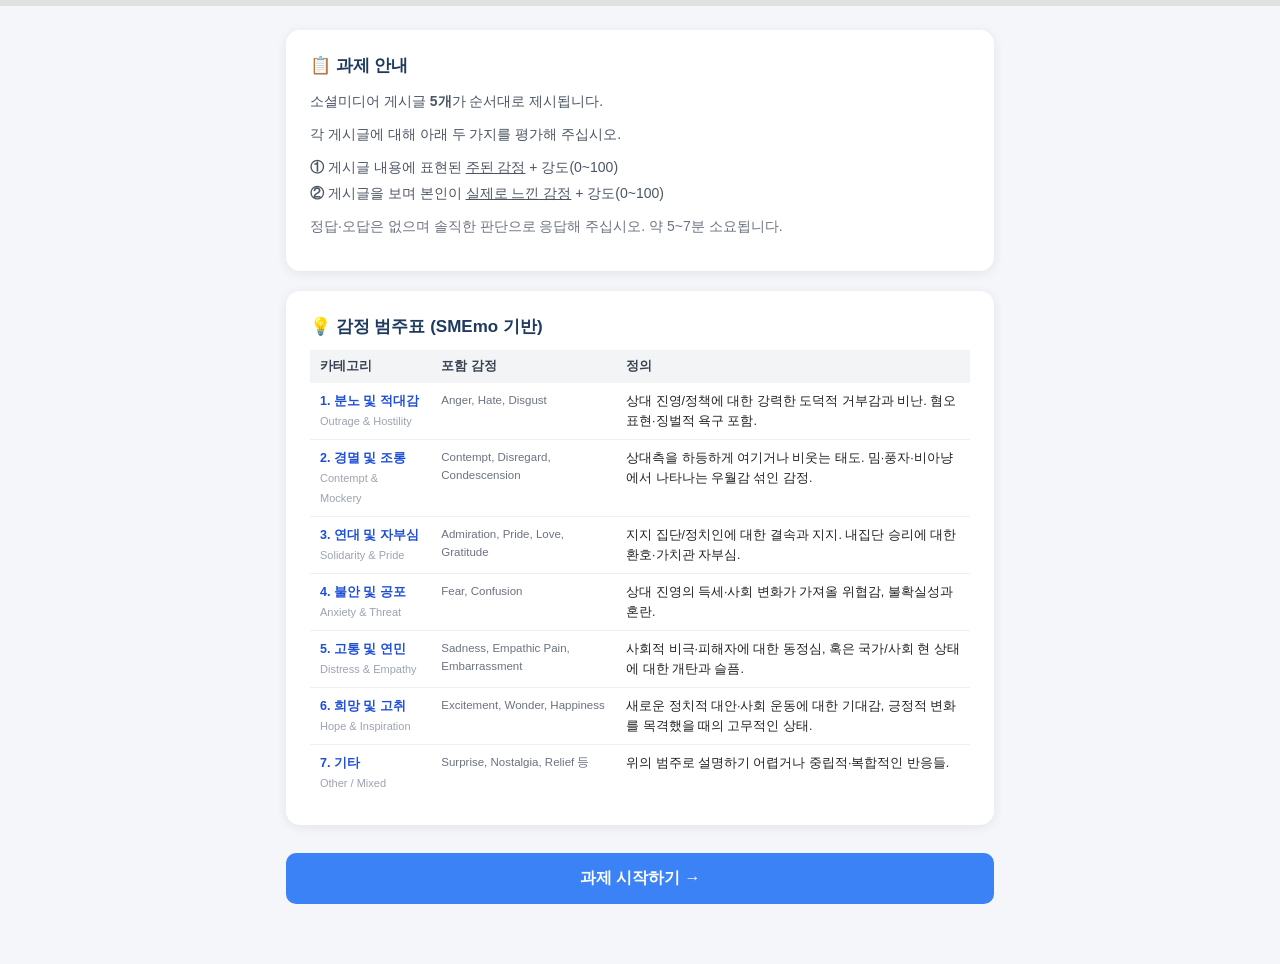
==== index.html @ dd090841 "Add files via upload" ====
<!DOCTYPE html>
<html lang="ko">
<head>
<meta charset="UTF-8">
<meta name="viewport" content="width=device-width, initial-scale=1.0">
<title>감정 분류 과제</title>
<style>
  * { box-sizing: border-box; margin: 0; padding: 0; }
  body { font-family: 'Apple SD Gothic Neo', 'Malgun Gothic', sans-serif; background: #f4f6f9; color: #222; min-height: 100vh; }

  .progress-bar { background: #e0e0e0; height: 6px; width: 100%; position: sticky; top: 0; z-index: 10; }
  .progress-fill { background: #3b82f6; height: 6px; transition: width 0.4s; }

  .container { max-width: 740px; margin: 0 auto; padding: 24px 16px 60px; }

  .header { text-align: center; margin-bottom: 24px; }
  .step-label { font-size: 13px; color: #6b7280; margin-bottom: 6px; }
  .header h2 { font-size: 20px; font-weight: 700; color: #1e3a5f; }

  .stimulus-card { background: white; border-radius: 14px; box-shadow: 0 2px 12px rgba(0,0,0,0.08); padding: 20px 24px; margin-bottom: 24px; }
  .platform-badge { display: inline-block; font-size: 11px; font-weight: 700; padding: 3px 10px; border-radius: 20px; margin-bottom: 12px; letter-spacing: 0.3px; }
  .badge-facebook { background: #e8f0fe; color: #1a56db; }
  .badge-threads { background: #f3e8ff; color: #7e22ce; }
  .badge-x { background: #e8f5e9; color: #1a7f37; }
  .badge-reddit { background: #fff3e0; color: #c05621; }
  .stimulus-text { font-size: 15px; line-height: 1.8; color: #1f2937; white-space: pre-wrap; word-break: break-word; }
  .stimulus-user { font-size: 12px; color: #9ca3af; margin-top: 10px; }

  .rating-block { background: white; border-radius: 14px; box-shadow: 0 2px 12px rgba(0,0,0,0.07); padding: 20px 24px; margin-bottom: 16px; }
  .section-title { font-size: 14px; font-weight: 700; color: #374151; margin-bottom: 14px; padding-bottom: 7px; border-bottom: 2px solid #e5e7eb; }
  .section-title span { font-weight: 400; color: #6b7280; font-size: 12px; }

  /* 감정 버튼 */
  .emotion-grid { display: grid; grid-template-columns: 1fr 1fr; gap: 8px; }
  .emotion-option { position: relative; }
  .emotion-option input[type=radio] { position: absolute; opacity: 0; width: 0; height: 0; }
  .emotion-label {
    display: flex; flex-direction: column; padding: 10px 14px;
    border: 1.5px solid #e5e7eb; border-radius: 10px; cursor: pointer;
    font-size: 13px; transition: all 0.15s; background: #fafafa; gap: 2px;
  }
  .emotion-label .em-name { font-weight: 700; font-size: 13px; }
  .emotion-label .em-sub { font-size: 11px; color: #9ca3af; }
  .emotion-option input:checked + .emotion-label {
    border-color: #3b82f6; background: #eff6ff; color: #1d4ed8;
  }
  .emotion-option input:checked + .emotion-label .em-sub { color: #6096e8; }
  .emotion-label:hover { border-color: #93c5fd; background: #f0f9ff; }

  /* 슬라이더 */
  .slider-wrap { margin-top: 18px; }
  .slider-row { display: flex; align-items: center; gap: 12px; margin-top: 6px; }
  .slider-labels { display: flex; justify-content: space-between; font-size: 11px; color: #9ca3af; margin-top: 4px; }
  .slider-value { font-size: 16px; font-weight: 700; color: #3b82f6; min-width: 36px; text-align: center; }
  input[type=range] { flex: 1; accent-color: #3b82f6; height: 5px; cursor: pointer; }

  .optional-toggle { font-size: 13px; color: #3b82f6; cursor: pointer; margin-top: 16px; display: inline-block; }
  .optional-toggle:hover { text-decoration: underline; }
  .optional-section { display: none; margin-top: 14px; padding-top: 14px; border-top: 1px solid #f3f4f6; }
  .optional-section.visible { display: block; }

  .btn-next { width: 100%; padding: 15px; background: #3b82f6; color: white; font-size: 16px; font-weight: 700; border: none; border-radius: 10px; cursor: pointer; margin-top: 8px; transition: background 0.2s; }
  .btn-next:hover { background: #2563eb; }
  .btn-next:disabled { background: #9ca3af; cursor: not-allowed; }

  /* 인트로 */
  .intro-card { background: white; border-radius: 14px; box-shadow: 0 2px 12px rgba(0,0,0,0.08); padding: 24px; margin-bottom: 20px; }
  .intro-card h3 { font-size: 17px; font-weight: 700; margin-bottom: 12px; color: #1e3a5f; }
  .intro-card p { font-size: 14px; color: #4b5563; line-height: 1.8; margin-bottom: 8px; }

  .cat-table { width: 100%; border-collapse: collapse; font-size: 12.5px; margin-top: 12px; }
  .cat-table th { background: #f3f4f6; padding: 8px 10px; text-align: left; font-weight: 700; color: #374151; }
  .cat-table td { padding: 8px 10px; border-bottom: 1px solid #f0f0f0; vertical-align: top; line-height: 1.6; }
  .cat-table tr:last-child td { border-bottom: none; }
  .cat-no { font-weight: 700; color: #1d4ed8; white-space: nowrap; }

  /* 완료 */
  .completion { text-align: center; padding: 40px 20px; }
  .completion-icon { font-size: 56px; margin-bottom: 16px; }
  .completion h2 { font-size: 22px; font-weight: 700; color: #1e3a5f; margin-bottom: 10px; }
  .completion p { color: #6b7280; font-size: 14px; margin-bottom: 24px; line-height: 1.7; }
  .code-box { background: #f0f9ff; border: 2px solid #3b82f6; border-radius: 10px; padding: 16px; font-size: 24px; font-weight: 800; letter-spacing: 5px; color: #1d4ed8; margin: 0 auto 20px; max-width: 260px; }
  .btn-copy { padding: 10px 24px; background: #e0f2fe; color: #0369a1; border: none; border-radius: 8px; font-size: 14px; cursor: pointer; font-weight: 700; }
  .btn-copy:hover { background: #bae6fd; }
  .download-link { display: inline-block; margin-top: 16px; font-size: 13px; color: #6b7280; text-decoration: underline; cursor: pointer; }
</style>
</head>
<body>
<div class="progress-bar"><div class="progress-fill" id="progressFill" style="width:0%"></div></div>
<div class="container" id="app"></div>

<script>
const STIMULI_POOL = [{"id": 1, "platform": "Facebook", "text": "President Trump's EXACT Tariff Playbook, A Step-by-Step Guide:\nIs the trade war back again with new tariffs over Greenland?\nWe spent 12 months analyzing EVERY tariff development, here's the exact tariff playbook you need.\nPresident Trump announced new tariffs on the EU and confirmed his top strategic priority: the acquisition of Greenland. This includes a new 10% tariff on Denmark, Norway, Sweden, France, Germany, the UK, Netherlands, and Finland beginning February 1st. \nAnd, these tariffs will increase to 25% on June 1st and WILL NOT be lifted until a deal is reached on Greenland. This deal MUST be a \"complete and total purchase of Greenland,\" according to Trump.\nBefore we break down our exact playbook, we must first note that the trade war has become an episodic headwind. Tariffs come ba", "user": "the_kobeissi_letter"}, {"id": 3, "platform": "Facebook", "text": "ട്രംപിന്റെ ഭീഷണികൾ പുച്ഛിച്ച് തള്ളി പെഡ്രോ സാഞ്ചസ്, ശ്രദ്ധനേടി സ്പെയിൻ പ്രധാനമന്ത്രി | Pedro Sánchez\nNo to War\": Spain’s Pedro Sánchez Defies Donald Trump’s Trade Threats\n#PedroSanchez #DonaldTrump #SpainNews #GlobalPolitics #TradeWar #USPolitics #SpainPM #InternationalNews #BreakingNews2026 #Diplomacy #24news", "user": "24_news"}, {"id": 4, "platform": "Facebook", "text": "Blue House closely following Trump's renewed tariff threats\n#TrumpTariffs #BlueHouseResponse #TradeWar #arirangnews #트럼프관세 #청와대대책회의 #한미통상 #아리랑뉴스", "user": "arirang_news"}, {"id": 5, "platform": "Facebook", "text": "Huge escalation in the Iran conflict: President Trump is now cutting off ALL trade with Spain after they refused to let the US use their military bases for strikes on Iran!\nIn fiery White House remarks, Trump blasted Spain as \"terrible\" and \"very uncooperative,\" saying he's instructed Treasury Secretary Scott Bessent to halt all dealings. This comes after Spain relocated 15 US aircraft from joint bases like Rota and Moron, citing they won't support attacks on Iran. Trump also slammed their NATO spending, threatening a full embargo despite trade agreements.\nWith billions in trade at stake (think olive oil, autos, steel), this could shake global markets and NATO alliances. Is this bold leadership or reckless diplomacy?\nWhat do you think, smart move or overkill? Comment below \n#Trump #SpainTr", "user": "mitch_summers"}, {"id": 6, "platform": "Facebook", "text": "TRADE WAR RUMORS SPREAD — NO PROOF U.S. TARIFFS HANDED WHEAT MARKET TO CHINA\nPosts claiming that Donald Trump imposed sweeping tariffs on Canadian grain and that China immediately replaced the United States in the global wheat market are circulating online, but there is no verified evidence that events of this scale have happened.\nTrade in crops like wheat, barley, oats, and canola between the U.S. and Canada is governed by agreements such as United States–Mexico–Canada Agreement, and major tariff changes affecting multiple commodities would normally trigger official announcements, WTO notifications, and immediate reporting by agricultural markets. No such confirmed actions have been reported.\nClaims that China signed $65 billion long-term grain contracts and funded billions in new Canadia", "user": "daily_chill_zone"}, {"id": 7, "platform": "Facebook", "text": "Blue House closely following Trump's renewed tariff threats#TrumpTariffs #BlueHouseResponse #TradeWar #arirangnews #트럼프관세 #청와대대책회의 #한미통상 #아리랑뉴스", "user": "arirang_news"}, {"id": 8, "platform": "Facebook", "text": "Breaking: The European Union threatened to start a trade war with Donald Trump after the US president was accused of “blackmail” over his Greenland tariffs\nhttps://www.telegraph.co.uk/world-news/2026/01/18/macron-threatens-trump-with-trade-bazooka-over-greenland/?WT.mc_id=tmgoff_fb_photo_with-trade-bazooka-over-greenland/", "user": "the_telegraph"}, {"id": 9, "platform": "Facebook", "text": "Europeans are piling into US stocks:\nEuropean investors now own a record $10.4 trillion in US stocks.\nOwnership has surged +$4.9 trillion, or +91%, over the last 3 years.\nDenmark, Finland, France, Germany, the Netherlands, Norway, Sweden, the UK, now hold ~$5.7 trillion in US equities, or 55% of total European holdings.\nBy comparison, the rest of the world holds $10.9 trillion.\nIn other words, European investors now reflect ~49% of all foreign holdings of US equities.\nEurope’s exposure to US stocks is at unprecedented levels despite the trade war.", "user": "the_kobeissi_letter"}, {"id": 10, "platform": "Facebook", "text": "LOOMING TRADE WAR? \nUS President #DonaldTrump on Tuesday threatened to cut off trade with #Spain, whose left-wing government refused to let US planes use its bases to att*ck Iran and objected to raising defense funding as part of NATO.\n\"Spain has been terrible,\" Trump told reporters as he met German Chancellor Friedrich Merz. | AFP \n#DailyTribune", "user": "daily_tribune"}, {"id": 11, "platform": "Facebook", "text": "The bond market will be the ultimate signal:\nOver the last 2 weeks, treasury yields have silently pushed higher.\nSoon, with the US-EU trade war resurfacing, we will see the bond market's initial reaction to the headlines.\nAs seen in April 2025, a sustained push higher in treasury yields is something the Trump Administration does not want to see.\nIf yields continue rising on the back of trade tensions, the bond market could be the signal of a potential pullback on tariffs by Trump.\nThe bond market has a lot of the market's answers.", "user": "the_kobeissi_letter"}, {"id": 12, "platform": "Facebook", "text": "This is absolutely insane:By 2:10 PM ET today, the S&P 500, SPY, $675 strike calls had fallen to a low of $0.02 per contract, effectively worthless.Then, at 3:20 PM ET, President Trump said the Iran war is \"very complete,\" sending the S&P 500 soaring.By 3:30 PM ET, 10 minutes later, these same calls were trading at $4.95 per contract, up +24,650%.In other words, $1,000 invested in these calls at 2:10 PM ET was worth $247,500 just 80 minutes later.We are witnessing historic volatility.", "user": "the_kobeissi_letter"}, {"id": 13, "platform": "Facebook", "text": "BREAKING: President Trump responds to Spain banning the US from using their military bases for strikes on Iran:\nPresident Trump says:\n1. The US is now \"cutting off all trade with Spain\"\n2. He has a \"right to stop everything that has to do with Spain\"\n3. He instructed Treasury Secretary Bessent to \"cut off all dealings with Spain\"\n4. The US \"can use Spain's bases if we want, just fly in and use it\"\n5. The US \"doesn't want anything to do with Spain\"\nIt seems the US has just entered a trade war with Spain.", "user": "the_kobeissi_letter"}, {"id": 14, "platform": "Facebook", "text": "Europeans are piling into US stocks:European investors now own a record $10.4 trillion in US stocks.Ownership has surged +$4.9 trillion, or +91%, over the last 3 years.Denmark, Finland, France, Germany, the Netherlands, Norway, Sweden, the UK, now hold ~$5.7 trillion in US equities, or 55% of total European holdings.By comparison, the rest of the world holds $10.9 trillion.In other words, European investors now reflect ~49% of all foreign holdings of US equities.Europe’s exposure to US stocks is at unprecedented levels despite the trade war.", "user": "the_kobeissi_letter"}, {"id": 15, "platform": "Facebook", "text": "This is absolutely insane:\nBy 2:10 PM ET today, the S&P 500, SPY, $675 strike calls had fallen to a low of $0.02 per contract, effectively worthless.\nThen, at 3:20 PM ET, President Trump said the Iran war is \"very complete,\" sending the S&P 500 soaring.\nBy 3:30 PM ET, 10 minutes later, these same calls were trading at $4.95 per contract, up +24,650%.\nIn other words, $1,000 invested in these calls at 2:10 PM ET was worth $247,500 just 80 minutes later.\nWe are witnessing historic volatility.", "user": "the_kobeissi_letter"}, {"id": 16, "platform": "Facebook", "text": "LOOMING TRADE WAR? US President #DonaldTrump on Tuesday threatened to cut off trade with #Spain, whose left-wing government refused to let US planes use its bases to att*ck Iran and objected to raising defense funding as part of NATO.\"Spain has been terrible,\" Trump told reporters as he met German Chancellor Friedrich Merz. | AFP #DailyTribune", "user": "daily_tribune"}, {"id": 17, "platform": "Facebook", "text": "BREAKING: U.S.–Canada Trade War Explodes — Trump vs Carney Showdown\n।......\nThe United States–Canada relationship entered a major crisis when the Trump administration announced the “Canada Economic Accountability Package” on April 7, 2026. The package imposed a 40% tariff on most Canadian goods, introduced visa restrictions on Canadian officials, added strict financial reporting rules for Canadian companies, and suspended key trade benefits under the USMCA agreement, calling Canada’s use of dispute panels an “unfriendly act.”\nCanadian Prime Minister Mark Carney responded within 43 minutes in a speech to Parliament. Instead of typical retaliation, Canada activated a reserve strategy prepared earlier in the year. The plan included suspending Canada’s funding for NORAD modernization, launchin", "user": "usa_polticsv"}, {"id": 18, "platform": "Facebook", "text": "The bond market will be the ultimate signal:Over the last 2 weeks, treasury yields have silently pushed higher.Soon, with the US-EU trade war resurfacing, we will see the bond market's initial reaction to the headlines.As seen in April 2025, a sustained push higher in treasury yields is something the Trump Administration does not want to see.If yields continue rising on the back of trade tensions, the bond market could be the signal of a potential pullback on tariffs by Trump.The bond market has a lot of the market's answers.", "user": "the_kobeissi_letter"}, {"id": 19, "platform": "Facebook", "text": "The million dollar question: What happens to Silver?\nThis is your reminder that Silver just posted its best year since 1979 during the 2025 trade war, rising +148%.\nBonds have been getting crushed and crypto remains highly volatile, solidifying Gold and Silver as the global safe havens.\nMore uncertainty, less stability, and fragmented global trade are a safe haven trade's best friend.\nAsset owners will keep on winning.", "user": "the_kobeissi_letter"}, {"id": 20, "platform": "Facebook", "text": "Gold futures surged to a record $4,700/oz as trade war tensions escalate.\nGold is now up +78% over the last 12 months in one of its best runs in history.", "user": "the_kobeissi_letter"}, {"id": 21, "platform": "Facebook", "text": "The oil market is moving at an unprecedented pace:\nTrading volume in the United States Oil Fund ETF, USO, jumped to a record $12.4 billion on Monday.\nThis puts volumes up +1,000% since the start of the year.\nThis also surpasses the previous peaks seen during the 2020 oil crash, the 2022 Russia-Ukraine War, and the 2025 spike by over +200%.\nBy 11:30 AM ET yesterday, trading volume was already at an all-time high of $7.6 billion.\nThe surge was driven by a mix of institutional traders and retail investors chasing the oil price move.\nOil is now one of the most traded assets on the planet.", "user": "the_kobeissi_letter"}, {"id": 22, "platform": "Facebook", "text": "The million dollar question: What happens to Silver?This is your reminder that Silver just posted its best year since 1979 during the 2025 trade war, rising +148%.Bonds have been getting crushed and crypto remains highly volatile, solidifying Gold and Silver as the global safe havens.More uncertainty, less stability, and fragmented global trade are a safe haven trade's best friend.Asset owners will keep on winning.", "user": "the_kobeissi_letter"}, {"id": 23, "platform": "Facebook", "text": "War وور، حرب\nCivil War حرب أهلية، سِڨِل وور\n Cold war  حرب باردة ،كولد وور\nTrade war حرب تجارية ،ترَيد وور\nConventional warحرب تقليدية ،كُنڨنشينَل وور\nNuclear war حرب نووية ،نيوكلير وور\nWorld war? ما معنى", "user": "__________________"}, {"id": 24, "platform": "Facebook", "text": "In the years since President Trump’s first trade war with China, Beijing has built an arsenal of tools to hit the U.S. where it hurts. Now, it is getting ready to deploy them in full.  \n: https://on.wsj.com/4jvHonP", "user": "the_wall_street_journal"}, {"id": 25, "platform": "Facebook", "text": "The oil market is moving at an unprecedented pace:Trading volume in the United States Oil Fund ETF, USO, jumped to a record $12.4 billion on Monday.This puts volumes up +1,000% since the start of the year.This also surpasses the previous peaks seen during the 2020 oil crash, the 2022 Russia-Ukraine War, and the 2025 spike by over +200%.By 11:30 AM ET yesterday, trading volume was already at an all-time high of $7.6 billion.The surge was driven by a mix of institutional traders and retail investors chasing the oil price move.Oil is now one of the most traded assets on the planet.", "user": "the_kobeissi_letter"}, {"id": 26, "platform": "Facebook", "text": "President Trump's CONFLICT Playbook, An Investor's Step-by-Step Guide:\nThe Iran war is escalating. We have spent the last 12 months analyzing EVERY geopolitical conflict involving President Trump. What's coming next? Here is our CLEAR guide to what is coming next and what it means for investors and financial markets. Before we begin, Bookmark this Article, it will be your guide to the next 2-4 weeks in the market.\nOn January 17th, we published our first \"playbook,\" which we titled the Tariff Playbook as President Trump ramped up tariff pressures on the European Union amid his push for an acquisition of Greenland. This article ended up predicting the outcome of President Trump's latest tariff war down to the day. So, how did we know?\nSince President Trump's inauguration on January 20th, 202", "user": "the_kobeissi_letter"}, {"id": 27, "platform": "Facebook", "text": "‘China has been here for 5000 years. Most of the time, there was no United States and we survived’China analyst, Victor Gao, say that ‘China will fight to the very end’ in a trade war after President Trump hit China with 145% tariffs.#China #US #Trump #TradeWar #Tariffs #Channel4News", "user": "channel_4_news"}, {"id": 28, "platform": "Facebook", "text": "War وور، حربCivil War حرب أهلية، سِڨِل وور Cold war  حرب باردة ،كولد وورTrade war حرب تجارية ،ترَيد وورConventional warحرب تقليدية ،كُنڨنشينَل وورNuclear war حرب نووية ،نيوكلير وورWorld war? ما معنى", "user": "__________________"}, {"id": 29, "platform": "Facebook", "text": "Spain Defies Trump in Stunning NATO Betrayal: Bars U.S. Bases for Iran Strikes, Invites Trade War\nIn a brazen act of defiance against its most vital NATO ally, Spanish Prime Minister Pedro Sánchez has refused to allow American forces to use joint bases in Rota and Morón for operations against the Iranian regime—leaving the U.S. and Israel to confront Tehran's nuclear ambitions and terror sponsorship alone.\nPresident Trump responded with unmistakable force, vowing to cut off trade with Spain unless it honors alliance commitments and provides logistical support in the fight. Sánchez, undeterred, dug in deeper with a March 4, 2026 national address dripping with pacifist rhetoric and historical revisionism.\nHis defiant core message: **\"No to war.\"**\nKey excerpts from Sánchez's statement:\n \"The", "user": "donald_trump_for_president"}, {"id": 30, "platform": "Facebook", "text": "Sir Keir Starmer condemned Donald Trump as “completely wrong” for igniting a trade war with Britain in an attempt to force a deal on Greenland\nhttps://www.telegraph.co.uk/world-news/2026/01/17/trump-to-impose-tariffs-on-britain-over-greenland/?WT.mc_id=tmgoff_tw_post_tariffs-on-britain-over-greenland/&tmgoff_fb_photo_greenland/?WT.mc_id=tmgoff_tw_post_tariffs-on-britain-over-greenland/", "user": "the_telegraph"}, {"id": 31, "platform": "Facebook", "text": "BREAKING: US Foreign Affairs issues a BOLD warning to world leaders meeting Xi Jinping: \"China sells nothing but CHEAP PRODUCTS and cheap friendships.\" This fiery statement urges nations to ABANDON Chinese goods amid escalating US-China tensions. As trade wars heat up, the message signals a GLOBAL SHIFT away from Beijing's influence. Will allies HEED the call?\n#BreakingPoint360 #USNews #Politics #ChinaUS #XiJinping #TradeWar", "user": "breakingpoint_360"}, {"id": 32, "platform": "Facebook", "text": "President Trump made a promise to lower costs “on day one.”\nInstead, his chaotic trade war has cost American families an average of $1,200.\nLet that sink in.", "user": "senator_tammy_baldwin"}, {"id": 33, "platform": "Facebook", "text": "Trump PANICS as Canada Signs Deal That Destroys His Master Plan\n....\nYou are witnessing a historic moment with no modern precedent. This is not a normal trade dispute. This is the first time a sitting U.S. president has lost control of a trade war he started. Donald Trump imposed sweeping tariffs on Canada, believing economic pressure would force submission. Instead, Canada walked away.\nUnder Prime Minister Mark Carney, Canada chose sovereignty over dependence. They absorbed short-term economic pain, retaliated strategically, and rapidly diversified trade—signing deals across Europe, Asia, and the Global South. When Trump escalated, Canada didn’t panic. They adapted.\nThe turning point came when Canada broke U.S. alignment and struck a major trade deal with China. That shattered Trump’s lev", "user": "usa_polticsv"}, {"id": 34, "platform": "Facebook", "text": "It's extremely obvious what is happening right now:\nAs oil prices surged to $78/barrel, up +42% since December, President Trump responded for the first time today.\nAt 2:37 PM ET, President Trump ordered the US Development Finance Corporation to provide political risk insurance and guarantees for ALL maritime trade traveling through the Persian Gulf.\nWhy?\nBecause oil markets were on the verge of opening for Step #6 of our \"Conflict Playbook,\" but Trump wanted to buy more time.\nMinutes after this announcement, oil prices declined as much as -10% from their highs.\nRising Treasury Yields in the April 2025 trade war are analogous to surging oil prices in the current Iran conflict.\nAn uncontainable surge in energy prices would bring Step #6 of our playbook.\nKeep watching energy as the key leadin", "user": "the_kobeissi_letter"}, {"id": 35, "platform": "Facebook", "text": "President Trump made a promise to lower costs “on day one.”Instead, his chaotic trade war has cost American families an average of $1,200.Let that sink in.", "user": "senator_tammy_baldwin"}, {"id": 36, "platform": "Facebook", "text": "“Pay Back Every Penny” - Hochul Files Lawsuit Against Trump Admin Over $13.5B Tariffs\nGov. Kathy Hochul says she’s done waiting, and is suing the Trump administration to recover $13.5 billion she says New Yorkers were forced to pay in illegal tariffs.\n“We are suing the Trump administration to reclaim the $13.5 billion that hardworking New Yorkers were forced to pay in illegal tariffs,” Hochul said. “The courts were clear: Trump’s tariffs were an illegal tax on the American people. Now it’s time to pay back every penny.”\n#KathyHochul #DonaldTrump #TrumpAdministration #Tariffs #IllegalTariffs #NewYork #HochulVsTrump #TradeWar #USPolitics #Economy #CourtBattle #TaxpayerMoney", "user": "meaww"}, {"id": 37, "platform": "Facebook", "text": "Hicks: Trump's trade war has cost the average Hoosier family more than their total state sales or income taxes each year.\nAll that extra spending will now be reimbursed to the companies that paid the import taxes known as tariffs. Hoosier families will get nothing from it.\nRead more: bit.ly/4r1T8S7", "user": "indystar"}, {"id": 38, "platform": "Facebook", "text": "BREAKING: Bitcoin falls -$2,000 in minutes as markets react to the US-EU trade war returning.", "user": "the_kobeissi_letter"}, {"id": 39, "platform": "Facebook", "text": "It's extremely obvious what is happening right now:As oil prices surged to $78/barrel, up +42% since December, President Trump responded for the first time today.At 2:37 PM ET, President Trump ordered the US Development Finance Corporation to provide political risk insurance and guarantees for ALL maritime trade traveling through the Persian Gulf.Why?Because oil markets were on the verge of opening for Step #6 of our \"Conflict Playbook,\" but Trump wanted to buy more time.Minutes after this announcement, oil prices declined as much as -10% from their highs.Rising Treasury Yields in the April 2025 trade war are analogous to surging oil prices in the current Iran conflict.An uncontainable surge in energy prices would bring Step #6 of our playbook.Keep watching energy as the key leading indica", "user": "the_kobeissi_letter"}, {"id": 40, "platform": "Facebook", "text": "Oh look at that. His net worth went up $1.4 billion in a year. Isn't that lovely. Really warms the fucking heart doesn't it.\nMeanwhile you're choosing between filling the car and filling the fridge. But sure. He's fighting for you. The 80 year old billionaire who literally gold plates his toilets is absolutely lying awake at night worried about the price of your fucking bread.\nYou got played. All 77 million of you. The greatest con job in American political history and you fell for it while wearing the merch. You paid for the hat. You bought the sneakers. You bought the fucking Trump Bibles and the digital trading cards of him dressed as a superhero. You literally funded your own fucking robbery and then thanked him for it.\nHe promised you cheap groceries. They went up. He promised you che", "user": "i_fucking_love_australia"}, {"id": 41, "platform": "Facebook", "text": "Do you think this is about the trade war, the Iran war, or something else?", "user": "canada_proud"}, {"id": 42, "platform": "Facebook", "text": "TRADE WAR WITH A NATO ALLY? \nPresident Trump has threatened to cut off ALL trade with Spain after Madrid reportedly refused U.S. access to key military bases for operations tied to Iran.\nHere’s what’s at stake:\n $40–45 BILLION – Approximate annual goods trade between the U.S. and Spain\n Naval Station Rota – Hosts 4 U.S. Aegis destroyers\n Morón Air Base – Critical hub for U.S. rapid deployment forces\n Spain spends ~1.3% of GDP on defense, below NATO’s 2% target\nSpain says base access requires legal and international backing.\nTrump says: “We’re going to cut off all trade.”\n#USPolitics #Spain #NATO #TradeWar #Geopolitics", "user": "science_geeks"}, {"id": 43, "platform": "Facebook", "text": "Amid Trump's Trade War, Historic Bourbon Maker To Close Kentucky Distillery For A Year", "user": "huffpost_politics"}, {"id": 44, "platform": "Facebook", "text": "ट्रेड वॉर तय! अमेरिका पर 93 अरब यूरो का टैरिफ लगाने पर विचार कर रहा EU, अमेरिकी कंपनियों पर भी लगेगी लगाम?\n#ZeeNewsCards  #TradeWar #america #tarrifs \nhttps://zeenews.india.com/.../eu-us-trade-trump.../3079025", "user": "zee_news"}, {"id": 45, "platform": "Facebook", "text": "ICYMI: EU freezes US trade deal, hits bourbon & Harleys with 25% tariffs after Trump threat. Trade war 2.0? #TradeWar #EU #Tariffs\nArticle link in the comments", "user": "wayne_dupree_show"}, {"id": 46, "platform": "Facebook", "text": "TRADE WAR WITH A NATO ALLY? President Trump has threatened to cut off ALL trade with Spain after Madrid reportedly refused U.S. access to key military bases for operations tied to Iran.Here’s what’s at stake: $40–45 BILLION – Approximate annual goods trade between the U.S. and Spain Naval Station Rota – Hosts 4 U.S. Aegis destroyers Morón Air Base – Critical hub for U.S. rapid deployment forces Spain spends ~1.3% of GDP on defense, below NATO’s 2% targetSpain says base access requires legal and international backing.Trump says: “We’re going to cut off all trade.”#USPolitics #Spain #NATO #TradeWar #Geopolitics", "user": "science_geeks"}, {"id": 47, "platform": "Facebook", "text": "If China wants to win the trade war, Xi Jinping will have to consider if he is willing to see his country’s economy fully decouple from America’s https://econ.trib.al/kungdnm", "user": "the_economist"}, {"id": 48, "platform": "Facebook", "text": "“I think it is quite significant. You couldn’t imagine this happening before Trump 2.0.”\n(Link in comments)\n#china #canada #tradewar #economy #news #scmpnews #scmp", "user": "south_china_morning_post"}, {"id": 49, "platform": "Facebook", "text": "We are Chinese. We are not afraid of provocations. We don’t back down.  \n#TradeWar #TariffWars", "user": "embassy_of_the_people_s_republic_of_china"}, {"id": 50, "platform": "Facebook", "text": "China's exports surged despite its economy weathering an unprecedented trade war with the United States. \n(Link in comments) \n#china #economy #gdp #trade #tarrifs #scmp #scmpnews", "user": "south_china_morning_post"}, {"id": 51, "platform": "Facebook", "text": "Minnesota Gov. Tim Walz spoke on the weekly DNC press call, blaming Trump’s ego for starting a trade war with China.\n\"It took decades to establish these markets,\" Walz said. \"China didn’t just sign one-year contracts with Argentina. They signed, some of them, up to a decade long, and it’s going to take us years to get these markets back.\"\nGov. Walz made the remarks during the weekly DNC media call on Tuesday, joined by an Illinois 5th generation farmer who is the star of a new ad campaign being launched by Democrats.\nThe Trump administration is expected to announce an aid package for farmers affected by tariffs soon.", "user": "fox_9"}, {"id": 52, "platform": "Facebook", "text": "BREAKING: Trump’s trade war is coming for your pasta — and it’s about to get ugly (and expensive). “Yankee Trumple went to town, riding on a pony, stuck a tariff in his cap, and called it macaroni.”  — Update of a traditional American song. Get ready, America — Donald Trump is about to slap a 107% tariff on Italian pasta. Yes, you read that right: the self-proclaimed “deal maker” is now waging war on spaghetti. That means your favorite Italian brands — Barilla, La Molisana, Garofalo, Rummo — could vanish from grocery shelves as soon as January. Why? Because Trump’s Commerce Department decided to hit Italy with one of the steepest trade penalties in modern history, after pasta companies supposedly didn’t “cooperate enough” with an investigation into “dumping,” according to a report in The W", "user": "occupy_democrats"}, {"id": 53, "platform": "Facebook", "text": "JUST IN: CANADA'S $262M RAIL BOMBSHELL — U.S. PORTS GET CUT OUT OVERNIGHT, TRADE WAR BACKFIRES HARD!\nIn a jaw-dropping power play that's rocking North American logistics, America's aggressive tariff squeeze and port dominance push has totally backfired, handing Canada the keys to the kingdom. Sources confirm Ottawa just dropped a massive $262M rail upgrade bomb, instantly rerouting huge cargo volumes straight through Canadian lines and slashing U.S. ports out of the equation. Insiders are buzzing: this wasn't just smart planning—it was perfectly timed to exploit the vacuum left by Washington's heavy-handed tactics. Analysts warn billions in U.S. shipping cash could vanish as trucks and freight trains flood north, tightening Canada's grip on cross-border flows like never before. What was me", "user": "today_news_us"}, {"id": 54, "platform": "Facebook", "text": "BREAKING: OOF! Trump gets HUMILIATED in front of the whole world in meeting with China’s leader Xi Jinping as he FACT-CHECKS him to his face!Safe to say that Trump’s big trip to Asia to try to resolve the trade war that he himself started with China is NOT going well. At the opening ceremony, Trump walks up to Xi Jinping and nervously begins rambling, the way that he always does, saying “We're going to have a very successful meeting, I have no doubt. But he's a very tough negotiator. That's not good. We know each other well. We'll have a great understanding. We have a great relationship. We've always had a great relationship!\" President Xi stays silent and just looks away. You don’t need to be a behavioral psychologist to read between THOSE lines! Then, during the discussions, Trump was br", "user": "occupy_democrats"}, {"id": 55, "platform": "Facebook", "text": "President Donald Trump has escalated his trade war rhetoric against Canada, declaring that he will not allow China to \"take over\" the United States' northern neighbor. The comments follow a recent diplomatic breakthrough between Canadian Prime Minister Mark Carney and Chinese President Xi Jinping (pictured in inset), where the two leaders agreed to a new \"strategic partnership\" that lowers tariffs on Chinese electric vehicles entering Canada.\nTrump views this deal as an attempt to turn Canada into a \"drop off port\" for Chinese goods to bypass U.S. sanctions, prompting his threat of a retaliatory 100% tariff on all Canadian imports. The President's statement, \"It's NOT going to happen,\" signals a potential blockade or intense economic pressure to force Ottawa to abandon its pivot to Beijing", "user": "techtimes"}, {"id": 56, "platform": "Facebook", "text": "Donald Trump’s chaotic trade war is crushing Tennessee crop farmers and the state’s top industry. They lost $192 million of income last year alone.\nTrump’s trade war spiked farming costs and cut Tennessee farmers off from China, historically their largest soybean buyer. \nYes, China has since pledged to buy 12 million metric tons of U.S. soybeans, but that is less than half of its typical purchases. \nNot long ago, roughly 70% of Tennessee soybeans were shipped there.", "user": "tennessee_senate_democratic_caucus"}, {"id": 57, "platform": "Facebook", "text": "T.R.U.M.P'S TRADE WAR BACKFIRES: Canada Rejects 175 Million U.S. Eggs – U.S. Farms in Total Chaos! \nMassive shipments turned back at border, sparking \"unthinkable crisis\" in Washington. USDA insider panics: \"Our export plan destroyed!\" Farms drowning in losses, prices crash, supply chain on brink as Canada switches to Europe. Expert: \"U.S. no longer default supplier all thanks to tariffs!\"\nThis sudden rejection has handed Canada unexpected leverage and why the U.S. may struggle to claw it back is now unfolding below. \n #trending #viral #foxnews #hot #fblifestyle", "user": "los_blancos_legacy"}, {"id": 58, "platform": "Facebook", "text": "News Analysis: After President Trump threatened a trade war over Greenland, Europe is weighing retaliating with an “anti-coercion instrument,” a tool that could be used to limit American companies that do large amounts of business on the continent.", "user": "the_new_york_times"}, {"id": 59, "platform": "Facebook", "text": "He’s revealed what will happen if the trade war escalates", "user": "unilad"}, {"id": 60, "platform": "Facebook", "text": "JUST MOMENTS AGO: CARNEY REJECTS TRUMP’S ULTIMATUM — CANADA TRIGGERS TRADE DISPUTE PROCESS AS TENSIONS ESCALATE \nThis morning in Ottawa, Canadian Prime Minister Mark Carney publicly dismissed a sweeping ultimatum linked to Donald Trump, which warned of a potential 35% tariff on Canadian goods unless Canada accepted major trade and defense concessions. Rather than entering direct negotiations under pressure, Carney responded with a firm refusal and immediately initiated the formal dispute consultation mechanism under the United States–Mexico–Canada Agreement (USMCA) — a process that requires both sides to enter consultations before tariffs can move forward.\nCanadian officials also began preparing a list of targeted retaliatory tariffs on selected U.S. exports, particularly goods tied to pol", "user": "daily_chill_zone"}, {"id": 61, "platform": "Facebook", "text": "Trade war threat ramps up tensions \n President Donald Trump says he will impose 10% tariffs on eight European nations opposing US control of Greenland, rising to 25% by June 1 unless a deal is reached for a “complete and total purchase” \n. Could this radical use of tariffs strain alliances and reshape global trade norms? Full report here \n https://ow.ly/mXPT50XYOyc\n#WorldNews #Trump #Tariffs #Greenland #GlobalPolitics", "user": "the_economic_times"}, {"id": 62, "platform": "Facebook", "text": "Gold, silver hit record highs as trade war fears spark safe-haven rush\nRenewed geopolitical tensions over the weekend are providing fresh momentum to precious metals, with safe-haven demand driving #gold and #silver prices to new all-time highs above $4,660 and $94 an ounce, respectively...\nFull story at Kitco:\nhttps://www.kitco.com/.../gold-silver-hit-record-highs...", "user": "kitco_news"}, {"id": 63, "platform": "Facebook", "text": "TRUMP FANTASYLAND: No Talks. No Deal. No Clue.\nThe trade war just hit an embarrassing crossroads. The curtain’s been yanked back — and the wizard behind it? A delusional old man. Trump swore we were in “active negotiations” with China. Big talk. Big deal. But here’s the truth: there are no talks. No negotiations. Nothing. It’s all made up. China says it. His own Treasury Secretary says it. And yet there he is, still selling it like a cheap infomercial — all hype, no product, and zero receipts.\nHe said we were negotiating? We weren’t. He said tariffs would “come down”? They haven’t. He said China’s buying Boeing jets? They just sent them back. Boeing’s CEO even confirmed it — twice. And when pressed for answers? Trump glitched, froze, and folded like a cheap suit. The guy who lit the match", "user": "richard_ojeda"}, {"id": 64, "platform": "Facebook", "text": "The trade war has a price tag. The European Union has finalized its counter-offensive, readying a staggering €93 billion ($101 billion) tariff package targeting US goods. This specific figure solidifies the \"Economic War\" declared by Brussels, moving from vague threats to a concrete financial weapon.Danish Prime Minister Mette Frederiksen remains the face of this resistance. By aiming specifically at politically sensitive US sectors, the EU hopes to make the cost of the \"Greenland Ambition\" too high for the American voter to bear before the June 1st deadline. This retaliation is designed to neutralize the US tariff advantage by inflicting equal pain on the American economy.This move confirms that despite internal military capitulations (like Germany's troop withdrawal), the EU's central bu", "user": "techtimes"}, {"id": 65, "platform": "Facebook", "text": "Trade war threat ramps up tensions  President Donald Trump says he will impose 10% tariffs on eight European nations opposing US control of Greenland, rising to 25% by June 1 unless a deal is reached for a “complete and total purchase” . Could this radical use of tariffs strain alliances and reshape global trade norms? Full report here  https://ow.ly/mXPT50XYOyc#WorldNews #Trump #Tariffs #Greenland #GlobalPolitics", "user": "the_economic_times"}, {"id": 66, "platform": "Facebook", "text": "US stocks erase nearly -$800 billion in market cap AI disruption fears spread and trade war headlines return.", "user": "the_kobeissi_letter"}, {"id": 67, "platform": "Facebook", "text": "The US trade war with China has a major sticking point: rare earth minerals.\nChina increased its restrictions on its rare earth exports Thursday, leading US President Donald Trump to threaten economic retaliation and imply he would cancel a meeting with Chinese President Xi Jinping during an upcoming visit to Asia.\nhttps://cnn.it/46YoYaw", "user": "cnn"}, {"id": 68, "platform": "Facebook", "text": "TRUMP FANTASYLAND: No Talks. No Deal. No Clue.The trade war just hit an embarrassing crossroads. The curtain’s been yanked back — and the wizard behind it? A delusional old man. Trump swore we were in “active negotiations” with China. Big talk. Big deal. But here’s the truth: there are no talks. No negotiations. Nothing. It’s all made up. China says it. His own Treasury Secretary says it. And yet there he is, still selling it like a cheap infomercial — all hype, no product, and zero receipts.He said we were negotiating? We weren’t. He said tariffs would “come down”? They haven’t. He said China’s buying Boeing jets? They just sent them back. Boeing’s CEO even confirmed it — twice. And when pressed for answers? Trump glitched, froze, and folded like a cheap suit. The guy who lit the match on", "user": "richard_ojeda"}, {"id": 69, "platform": "Facebook", "text": "Citadel CEO Ken Griffin, a billionaire supporter of President Donald Trump and a megadonor to Republican candidates, had some unusually harsh words for the president about his trade war:\nIt’s hurting America’s standing in the world and eroding the nation’s brand.", "user": "cnn"}, {"id": 70, "platform": "Facebook", "text": "How Canada is Neutralizing Trump's Trade War (The India Masterstroke).\nCanada is rewriting the global economic playbook. Following intense diplomatic tensions, Prime Minister Mark Carney has landed in India to forge a massive energy alliance. Driven by Donald Trump's aggressive tariffs, Canada is diversifying its trade by positioning itself to supply massive amounts of oil, LNG, and uranium to the booming Indian market. Discover how this strategic pivot reduces Canada's reliance on the US, builds strategic autonomy, and neutralizes Washington's economic leverage.\n Canada India relations, Mark Carney India visit, Donald Trump trade war, US tariffs Canada, Canada energy exports, LNG uranium exports Canada, global geopolitics, Indo-Pacific economic strategy, Canada trade diversification.\n #Ge", "user": "dr__david_sanchez__md"}, {"id": 71, "platform": "Facebook", "text": "The US has escalated a global trade war with sweeping new tariffs that will hit the EU and some of the poorest countries in the world the hardest. Here's what you need to know: https://on.ft.com/3E5xz0I", "user": "financial_times"}, {"id": 72, "platform": "Facebook", "text": "‘จีน’ จี้ ‘สหรัฐ’ ยกเลิก “ภาษีฝ่ายเดียว” | กรุงเทพธุรกิจNEWS\n.\nจีนกำลังประเมินคำพิพากษาภาษีของศาลฎีกาสหรัฐอย่างรอบด้าน จี้วอชิงตันยกเลิก “มาตรการภาษีฝ่ายเดียว” ที่เก็บจากคู่ค้า ขณะที่เจมิสัน กรีเออร์ ผู้แทนการค้าของสหรัฐ ขอให้คู่ค้าเคารพมาตรการภาษี\n.\nAnnouncer | Chamaiporn Srikhayan\nEditor | Thanapon Chomin\n.\n.\n#จีน #สหรัฐ #ภาษี #ศาลฎีกาสหรัฐ #วอชิงตัน #ภาษีทรัมป์ #สงครามการค้า #TradeWar #ข่าววันนี้ #สรุปข่าวเศรษฐกิจ #กรุงเทพธุรกิจNEWS #กรุงเทพธุรกิจ #InsightforOpportunities", "user": "_____________"}, {"id": 73, "platform": "Facebook", "text": "ALL TRADE DEALS FROM US CANCELLED. Trade War Begins! Trump vs India | #viralnews #viralreels\n· See original\n· Rate this translation", "user": "bharat_ki_khabrein"}, {"id": 74, "platform": "Facebook", "text": "BREAKING: The U.S. Senate just HUMILIATED Donald Trump with a STUNNING tariff defeat that DEMOLISHES his trade war.\nIn an unexpected and rare bipartisan rebuke, the U.S. Senate just voted 52–48 to overturn Donald Trump’s disastrous tariffs on Brazil — a direct blow to his chaotic “America Last” trade agenda. The vote marks one of the sharpest breaks yet between Trump and Senate Republicans, who are finally beginning to acknowledge what economists, farmers, and working families have been saying for years: Trump’s tariffs are nothing more than a tax on the American people.\nThe resolution, introduced by Democrat Senator Tim Kaine of Virginia, would repeal Trump’s sweeping levies on key Brazilian imports — including beef, coffee, and other staples — which the former president justified under a", "user": "occupy_democrats"}, {"id": 75, "platform": "Facebook", "text": "Farmers are struggling this fall despite a bountiful harvest. Production costs are high, crop prices are low and the trade war has closed off one of their biggest markets.", "user": "npr"}, {"id": 76, "platform": "Facebook", "text": "BREAKING: MAGA world erupts in rage as Walmart announces that they will be raising their prices due to the skyrocketing costs caused by Donald Trump's disastrous tariffs.\nThe destructive effects of Trump's trade war are finally hitting our shelves...\n\"The magnitude and speed at which these prices are coming to us is somewhat unprecedented in history,\" Walmart's CFO John David Rainey told The Wall Street Journal.\nThe retail juggernaut revealed that its profits plummeted during the first quarter this year to 56 cents per share from 63 cents, or from $5.10 billion t0 $4.45 billion.\nLike other companies buffeted by the deeply chaotic nature of this administration, Walmart did not issue a profit outlook. Trump has reduced his tariffs on China down to 30% on some imports for a 90-day pause but b", "user": "occupy_democrats"}, {"id": 77, "platform": "Facebook", "text": "President Donald Trump announced a $12 billion farm aid package on Monday — a boost to farmers who have struggled to sell their crops while getting hit by rising costs after the president raised tariffs on China as part of a broader trade war. MORE: https://bit.ly/3KyZQ32", "user": "newsmax"}, {"id": 78, "platform": "Facebook", "text": "Here's why this trade war is so dangerous...\nIt's the growing consensus that Trump's main objective from these tariffs is to economically isolate China. The China Hawks that dominate Trump's inner sanctum want punitive tariffs on China in a desperate attempt to suffocate them economically and slow their growth; or at the very least force them to play by the same rules that the USA play by.\nChina's state funded entites are able to operate more efficiently than America's private corporations thanks to currency manipulation, intellectual property theft, and heavy state subsidies. The extent to how unfair and damaging this is to the USA is a matter best left for economists to debate, but those around Trump strongly believe that it's both.\nThey want to have this trade war now because they belie", "user": "carrick_ryan"}, {"id": 79, "platform": "Facebook", "text": "BREAKING: Trump dealt a humiliating blow as a judge orders him to pay back BILLIONS in tariffs!Judge Richard Eaton of the U.S. Court of International Trade in Manhattan just handed a massive win against Trump's trade war grift by ordering Customs and Border Protection to begin processing billions of dollars in refunds to importers who paid tariffs the Supreme Court ruled were illegally collected. Eaton directed CBP to finalize entry costs on millions of shipments without the illegal tariffs, issuing refunds with interest to every affected importer.“Customs knows how to do this,” Eaton said bluntly during the hearing. “They do it every day. They liquidate entries and make refunds.” He dismissed CBP's whining that reviewing over 70 million entries would be “unprecedented” and rejected their", "user": "occupy_democrats"}, {"id": 80, "platform": "Facebook", "text": "Trump threatens 100% tariffs on Canada!\nWhy? He wants to punish Canada while pushing his trade war with China. \n#TradeWars #CanadaVsTrump #100PercentTariffs #ChinaConflict", "user": "canada_daily_tv"}, {"id": 81, "platform": "Facebook", "text": "Here's why this trade war is so dangerous...It's the growing consensus that Trump's main objective from these tariffs is to economically isolate China. The China Hawks that dominate Trump's inner sanctum want punitive tariffs on China in a desperate attempt to suffocate them economically and slow their growth; or at the very least force them to play by the same rules that the USA play by.China's state funded entites are able to operate more efficiently than America's private corporations thanks to currency manipulation, intellectual property theft, and heavy state subsidies. The extent to how unfair and damaging this is to the USA is a matter best left for economists to debate, but those around Trump strongly believe that it's both.They want to have this trade war now because they believe", "user": "carrick_ryan"}, {"id": 82, "platform": "Facebook", "text": "500 Canadian auto workers are out of a job due to Pres. Trump's trade war. General Motors moved some production from Canada to Indiana.", "user": "whas11_news"}, {"id": 83, "platform": "Facebook", "text": "CANADA ON EDGE: U.S. AMBASSADOR HOEKSTRA WEAPONIZES F-35 DEAL — TRADE WAR PRESSURE BOILS OVER! \nFULL-BLOWN DIPLOMATIC SHOCK! Canada is facing a sudden escalation as U.S. Ambassador Pete Hoekstra turns the F-35 fighter jet agreement into a high-stakes leverage tool in an emerging trade confrontation. What was once framed as a defense partnership is now being repurposed as economic pressure, with Washington signaling consequences if Ottawa doesn’t fall in line. Officials behind closed doors warn this is not about jets — it’s about control, compliance, and coercion. Canadian sovereignty, defense independence, and industrial policy are now squarely in the crosshairs. Insiders describe rising alarm inside Ottawa as allies quietly reassess the reliability of U.S. commitments. Is this the opening", "user": "daily_movie_picks"}, {"id": 84, "platform": "Facebook", "text": "Trump threatens 100% tariffs on Canada!Why? He wants to punish Canada while pushing his trade war with China. #TradeWars #CanadaVsTrump #100PercentTariffs #ChinaConflict", "user": "canada_daily_tv"}, {"id": 85, "platform": "Facebook", "text": "President Donald Trump on Sunday extended his trade war to the cinema.\nTrump, in an evening post on his social media platform Truth Social, said he has instructed the Commerce Department and US Trade Representative to place a 100% tariff on films that are produced outside the United States and imported into America.", "user": "cnn"}, {"id": 86, "platform": "Facebook", "text": "PRESIDENT Trump has approved imposing 500% tariffs on the European Union for buying Russian oil in a MAJOR economic escalation. This move could trigger a trade war, spike energy prices, and CRIPPLE transatlantic trade. Officials warn of a massive market reaction and retaliatory measures from Europe. The U.S. stance is now clear: STRONG ACTIONS against any support to Russia’s energy sector.#BreakingPoint360 #USNews #WorldNews #Economy\n#Trump2026 #RussiaUkraine", "user": "breakingpoint_360"}, {"id": 88, "platform": "Facebook", "text": "BREAKING: Dow futures fall nearly -400 points in their initial reaction to this weekend’s events.\nA government shutdown is now expected and the US-Canada trade war is back.", "user": "the_kobeissi_letter"}, {"id": 89, "platform": "Facebook", "text": "President Trump is rolling out a $12 billion bailout to farmers, looking to shore up the finances of some of his most loyal supporters who have been hurt by his trade war. It's the latest acknowledgment that his trade policies have had negative consequences for the U.S. agriculture sector. https://nyti.ms/48o7PJm", "user": "the_new_york_times"}, {"id": 90, "platform": "Facebook", "text": "“Our own farm economy is in a dire position because of tariffs and lack of a deal with our largest trading partner,\" said former Ohio Soybean Association president Rusty Goebel. \"We need the administration to focus on what matters in the heartland – restoring the market that so many famers’ livelihoods depend upon.”Read more here: https://fox8.com/.../report-trade-war-with-china.../", "user": "fox_8_news"}, {"id": 91, "platform": "Facebook", "text": "#Partnership Modi screams at Trump by sending Ajith towal # #IndiaUSTradeDeal #TrumpVsModi #BloombergReport #IndiaUSRelations #TradeNegotiations #EconomicGrowth #GlobalTrade #TradePolicy #ForeignRelations #Diplomacy #TradeWar #BusinessNews #InvestmentOpportunities #InternationalCommerce #TradeExpansion #USIndiaPartnership #Politics #EconomicAnalysis #TrendingNews\n· See original\n· Rate this translation", "user": "dinamalar___world_s_no_1_tamil_news_website"}, {"id": 92, "platform": "Facebook", "text": "Trump's trade war was supposed to be good for factories and farms. Instead, it was a disaster — and much of the damage is permanent, Economist Michael J. Hicks writes.\nRead more: bit.ly/4r1T8S7", "user": "indystar"}, {"id": 93, "platform": "Facebook", "text": "China posted an unprecedented trade surplus of nearly $1.2 trillion in 2025, AP reported, the largest ever recorded by any nation, despite renewed tariff pressure from the United States under President Donald Trump\n#wioncards #DonaldTrump #TradeWar #china #UnitedStates \nRead more:https://www.wionews.com/.../how-did-china.../1768821495814", "user": "wion"}, {"id": 94, "platform": "Facebook", "text": "Senator Rand Paul revealed that around 20 Republican senators are privately frustrated with President Trump’s trade war with China but “don’t have the guts” to speak out. In an interview with Politico, Paul said many GOP lawmakers from farm states are upset that China stopped buying U.S. soybeans, severely hurting farmers. He criticized colleagues for staying silent out of fear of Trump’s retaliation, adding, “They’re afraid he’ll do to them what he’s trying to do to me.” Paul has repeatedly opposed Trump’s tariffs, warning they could trigger economic fallout similar to the 1930s.\n#RandPaul #Trump #GOP #TradeWar #Politics", "user": "wayne_dupree_show"}, {"id": 95, "platform": "Facebook", "text": "Trump Says Tariffs Paid for $12 Billion in Aid to U.S. Farmers\nPresident Donald Trump said revenue from tariffs helped fund $12 billion in aid to American farmers, arguing the trade measures protected U.S. agriculture during disputes with foreign competitors. Trump’s comments revive debate over the economic impact of tariffs, farm subsidies, and whether trade policies ultimately benefit consumers, producers, or the federal budget.\n#DonaldTrump #Tariffs #FarmAid #USFarmers #TradePolicy #Agriculture #USEconomy #PoliticalNews #BreakingNews #FarmerSupport #TradeWar #usareels #newsfeed #america #politics #farmers #postviralシ #trendingnow #trendingnews", "user": "meaww"}, {"id": 96, "platform": "Facebook", "text": "Abigail Spanberger, a Democratic representative from Virginia, delivered a strong response to former President Donald Trump's State of the Union (SOTU) address, sharply criticizing his administration's tariff and deportation policies. Spanberger called out Trump's trade war and tariff hikes, stating that these policies have hurt American families by raising prices on everyday goods, hurting businesses, and failing to deliver the promised economic benefits. While Trump had insisted that tariffs would bring jobs back to the U.S., Spanberger argued that the real impact was felt by American consumers, who faced higher costs for products, particularly from China and other trading partners.\nIn her response, Spanberger also took aim at Trump's deportation policies, which she described as harmful", "user": "social_buzz"}, {"id": 97, "platform": "Facebook", "text": "“We are not afraid,” said China’s Ministry of Commerce about the growing trade war with the U.S.", "user": "newsweek"}, {"id": 98, "platform": "Facebook", "text": "President Trump’s demands that Denmark hand over Greenland to the U.S. or risk a trade war and possible military action is confronting Europe with the unthinkable: Its major ally for more than 70 years has turned into one of its most urgent threats. https://on.wsj.com/3Nuz39d \nThe collapse of trust in the U.S. over the past year among the European public and its leaders is forcing the continent to re-examine its reliance—from security to trade—on America under an unpredictable Trump administration that has expressed an antipathy toward Europe and is now insisting on taking an ally’s territory.\nEven if a compromise is found on Greenland, a sense is spreading in Europe that the historically unique friendship known as the West will never be the same again. \nThe showdown, on top of other tensi", "user": "the_wall_street_journal"}, {"id": 99, "platform": "Facebook", "text": "Global trade tensions reach a peak! \nPresident Trump has just sent a thunderous message to all countries considering withdrawing from trade agreements with the US. \"The world is facing an uncertain trade war. Is this a brilliant move to protect America or will it cause a price crisis?\" \n Do you support imposing heavy tariffs to protect the US economy or are you concerned about escalating prices? Comment below!\n#SnyderReports #DonaldTrump #Tariffs #TradeWar #USPolitics #EconomyNews #Section122 #EU #China", "user": "snyder_reports"}, {"id": 100, "platform": "Facebook", "text": "The S&P 500, Gold, Silver, Bitcoin, and Bonds are ALL down sharply. But, why?\nWhat's happening right now is a modest rush to the sidelines.\nThis is a CLEAR and consistent part of President Trump's negotiation strategy, we are at Step #5 of our \"Conflict Playbook.\"\nWe have spent hundreds of hours analyzing every trade and geopolitical conflict under President Trump.", "user": "the_kobeissi_letter"}, {"id": 101, "platform": "Facebook", "text": "trade wars\ntrade warehouse\ntrade to trade cars\ntrade day\ntrade mistakes\ntrade things\ntrade women\ntrade camera", "user": "related_searches"}, {"id": 102, "platform": "Facebook", "text": "Global trade tensions reach a peak! President Trump has just sent a thunderous message to all countries considering withdrawing from trade agreements with the US. \"The world is facing an uncertain trade war. Is this a brilliant move to protect America or will it cause a price crisis?\"  Do you support imposing heavy tariffs to protect the US economy or are you concerned about escalating prices? Comment below!#SnyderReports #DonaldTrump #Tariffs #TradeWar #USPolitics #EconomyNews #Section122 #EU #China", "user": "snyder_reports"}, {"id": 103, "platform": "Facebook", "text": "Help Center\nEnglish (US)\nUsing Facebook\nCreating an Account\nYour Profile\nFriending\nFacebook Dating\nYour Home Page\nHow Feed Works\nControl What You See in Feed\nComment, Like or React\nSearch\nTranslate Feed\nMemories\nCommunity Notes\nMessaging\nReels\nStories\nPhotos\nVideos\nGaming\nPages\nGroups\nEvents\nFundraisers and Donations\nMeta Pay\nMarketplace\nApps\nFacebook Mobile Apps\nAccessibility\nLogin, Recovery and Security\nManaging Your Account\nPrivacy and Safety\nPolicies\nReporting\nUsing Facebook\nYour Home Page\nSearch\nHow Search Works\nSearch on Facebook\nWhat can I search for on Facebook?\nWhat shows up in Facebook search results?\nDoes my search history appear when I enter something into the Facebook search bar?\nHow search works for minors on Facebook\nHow do search predictions work on Facebook?\nYour Search Se", "user": "about"}, {"id": 104, "platform": "Facebook", "text": "“THEY’RE ONLY GOOD BECAUSE OF US”: President Trump Calls Out Switzerland for $42B Trade \"Rip Off\" \nThe gloves are off in the global trade war as President Trump reveals the behind-the-scenes drama of his high-stakes negotiations with Switzerland. Speaking at the World Economic Forum in Davos last month, the President recounted a \"repetitive\" and \"aggressive\" phone call from the Swiss leadership that ultimately backfired, leading him to hike tariffs even higher to protect American interests.\nThe 39% \"Rubbed Me the Wrong Way\" Tariff \nFacing a persistent $42 billion deficit where Switzerland was \"sending stuff over like nobody could believe\" with zero tariffs, Trump initially imposed a 30% levy to \"even things up\".\nTrump described receiving an emergency call from then-Swiss President Karin Ke", "user": "donald_trump_for_president"}, {"id": 105, "platform": "Threads", "text": "다음 3명 중 가장 순수한 윤석열 지지자는\n누구인가요\n1.\n원래 정치 유튜버로 돈 벌어서 밥 먹고 다니는\n고성국 강용석 그라운드씨\n2.\n윤석열 목놓아 외쳐서 당 지도부 당선되었지만 ,\n윤석열을 휴지통에 집어넣는 상황에서도\n가만히 있는\n장동혁 김민수\n3.\n수십억 연봉 받으면서 이미지도 좋았고\n극단적 우파도 아니었지만\n갑자기 12.3 계엄 이후로\n윤석열 지지 선언하고 온갖 욕 먹으면서\n싸우고 있는\n전한길\n정답은 3번", "user": "hyeon16563"}, {"id": 106, "platform": "Threads", "text": "이런 무지성 빠가 존나 문제임\n전한길 계엄 이후에 욕했던건 왜 뺌?\n강사 라는사람이 알아보지도 않고 무지성 비난하다가\n갑자기 계몽됐어요?\n그것도 역사강사라는 사람이?\n자료를 찾아보고 팩트 체크할 생각조차 안했다고?\n그것만으로 전한길은 평생 의혹에대한 해명을 해야함\n본인 업보임", "user": "roksyylam"}, {"id": 107, "platform": "Threads", "text": "[속보] 종합특검,\n김명수 전 합참의장\n강동길 전 해군참모총장\n정진팔 전 합참차장 등 계엄 당시 합참 중요 장성 무더기 입건 및 출국금지", "user": "bdh0859"}, {"id": 108, "platform": "Threads", "text": "윤석열대통령\n계엄 잘못한거\n군대 280명 동원하지 말고..\n20000 만 투입 했어\n간첩들 잡아야했다\n너무 법대루한게 죄다.....", "user": "jihye4349"}, {"id": 109, "platform": "Threads", "text": "계엄 444일 오늘\n이제 끝난건가?\n내란 우두머리 죄\n피고인 윤석열을 무기징역에 처한다.", "user": "got_bruce"}, {"id": 110, "platform": "Threads", "text": "차기대선후보 장동혁 대표1위\n선관위 신뢰하지 않는다는 여론조사 절반이상\n윤대통령 계엄 지지 여론조사 52%\n선거수사해야한다는 여론조사 47%\n이 중 보수 유권자중 80%가 찬성\n국힘 지지율 17%\n당신들 정당이 인기없는 것이 윤대통령님 탓입니까?\n장대표 탓 입니까?\n절윤을 안해서 입니까?\n숫자가 보여주지 않습니까?\n당신들이 지지못받는 것은 목소리 내지않고 윤대통령을 배신하기때문에 보수유권자들이 등을 돌린 것입니다.\n지선에서 이기고 싶고 국회의원 뱃지 유지하고 싶으면 당신들이 무슨 노선을 타야할지 제대로 생각하고 행동하세요\n기회주의 국힘놈들에게 전함", "user": "____one_china___only_one_china"}, {"id": 111, "platform": "Threads", "text": "좌파들에게 극우세력 윤어게인\n척결하는 방법 두가지 알려준다\n1. 부정선거 납득할 수 있게 국민들에게 해명. (계엄 이유가 부정선거 때문이었기 때문에 이들의 목소리가 커진거임)\n2. 윤대통령이 장기집권 하려고 했다는 증거를 가져오면 됨.", "user": "chart_maker_btc"}, {"id": 112, "platform": "Threads", "text": "혹시 여기 계엄 끝나고\n내란이라고 바로 단정 안 짓고\n\"그래도 대통령이 뭔가 이유가 있지 않을까?\"\n하고 중립 박았었던 사람 있었어?\n내가 그런데\n대통령 대국민입장문 발표랑\n차후 뉴스기사 보고 이거 내란 맞구나 싶었음.", "user": "lovewire89"}, {"id": 113, "platform": "Threads", "text": "언제는 윤어게인 절연, 계엄 사과 미친소리냐 사과해라 우리가 윤어게인이다 떠들더니\n이제는 계엄은 내란 아니다 대통령님 절연하라 외치는 사람들이 분열이다 주장하니\nWWE에 정치쇼다 속지마라 이지랄 하고있네\n병신새끼들인가?", "user": "ingan_weapon"}, {"id": 114, "platform": "Threads", "text": "겸공 실시간댓보니 잼프에 실망쓰던데 실망할수 있는 평화로운 나라에서 사는 걸 감사해라 윤이 계엄 성공했으면 실망할 겨를도 없다", "user": "adonizesss"}, {"id": 115, "platform": "Threads", "text": "조인성 그리고 류승완 감독.\n영화 ‘휴민트’ 찍으면서 안보나 국가 상황에 대해 공부 좀 하셨을 줄 알았는데, 방송에서 '계엄' 언급하며 던지는 말들이 참 실망스럽네요.\n두 시간 만에 끝난 상황을 두고 '나라 잃은 심정' 운운하며 감상에 젖어 있는 모습이 참… 본인들 입맛에 맞는 관객만 국민인가요? 예술 이전에 최소한의 예의와 객관성은 지킵시다.", "user": "mellow_ooooo"}, {"id": 116, "platform": "Threads", "text": "\"계엄은 되는데\n군은 동원하면 안됨\"\n이 말 덕분에 오히려\n정치에 관심없던 사람들조차\n우후죽순 깨어날 예정.\n간첩이외에\n고통받은 사람이 없던 계엄.", "user": "yam_________m"}, {"id": 117, "platform": "Threads", "text": "점심때쯤 택시를 탔다.\n기사님은 \" 계엄선포=전쟁 일으키려는 일\"\n나는 \" 계엄 선포=대통령 권한. 부정선거 있다.\"\n기사님은 \"그래서 말이 안통해.\"", "user": "christine_kim_xoxo"}, {"id": 118, "platform": "Threads", "text": "[속보] 국민의힘 ‘계엄 사과’ ‘윤석열 절연’ 결의문 작성 합의", "user": "salim._.daddy"}, {"id": 119, "platform": "Threads", "text": "이순신이 대통령이었어도\n반국가세력 상대로 계엄 때렸을듯", "user": "wpekdjdjiw32"}, {"id": 120, "platform": "Threads", "text": "좌파들 보면 웃긴 게\n윤석열이 계엄 안 했어도\n민주당 지지했을거면서\n왜 계엄 탓하고 있어?\n좌파에게 계엄은 핑계일 뿐이다.", "user": "yoel____________"}, {"id": 121, "platform": "Threads", "text": "계엄 이후 많은 사람이 알게 된 것들\n한국이 이렇게 중국화 되었다고?\n한국이 이렇게 사회주의화 되었다고?", "user": "shindon_lifeinvest"}, {"id": 122, "platform": "Threads", "text": "이거하나 꼭 기억해.\n윤석열 대통령 계엄 선포 할 때 하신 말.\n‘한 나라의 대통령으로서\n외부 세력으로부터 위협을 받고있는 국가비상사태인 지금, 대한민국의 자유민주주의를 지키고 반국가 세력을 척결하기위한 비상계엄을 선포합니다’", "user": "agnessyeri_"}, {"id": 123, "platform": "Threads", "text": "저는 윤석열 대통령의 파면\n인정 못합니다.\n윤석열 대통령의 계엄,\n이유와 방법 모두 인정합니다.", "user": "shindon_lifeinvest"}, {"id": 124, "platform": "Threads", "text": "12.03 계엄 : 사망자 0명\n음료수 유혹 사망자 : 4명\n이XX 측근 사망자 : 5명\n코로나백신 사망자 : 2100명 이상", "user": "lee_na___"}, {"id": 125, "platform": "Threads", "text": "주식 떨어지니까 신나서 계엄 때가 나았다 어쩐다하는 사람들 있는데 외부, 내부 악재 구분 못함? 떨어지는거 아깝지 속 상하지. 근데 진심 다른 사람들 돈 잃고 기업자산 줄어들고 환율 오르고 나라 망하는게 좋냐? 신이 나서 떠드네 아주. 뭐 코로나때도 이런 장 본적이 없다는데 뭐라는거야 나 여행사 다녔었고 그때 여행사 줄 폐업에 월급 못 받고 퇴직한 사람이 한둘인줄 아나.", "user": "chu._bebe"}, {"id": 126, "platform": "Threads", "text": "계엄 제대로 못해서 나라 반쯤 녹았어 빙신들아. 머리나쁜 딴따라들 감성몰이 프로파간다하는데 니들 그러다 독재자 산하에서 콜로세움에서 사자한테 사냥당하는 오락거리가 될뿐이다.", "user": "hi_ttokki"}, {"id": 127, "platform": "Threads", "text": "이진관 판사:\n계몽령, 경고성 계엄, 서부지법 폭동 옹호 ㅈㄲ.", "user": "raphy.kim"}, {"id": 128, "platform": "Threads", "text": "딸이 광주에 가봤냐고 물어본다.\n자기도 가보고 싶단다.\n회사 일로 가서 기차 시간이 남아\n518기념관에 갔었다.\n518은 정치문제가 아니라 인권문제란 걸 알게되었다.\n.\n착각하지 맙시다.\n123계엄, 내란은 정치문제가 아니에요.\n내란은 뭐다? 인권문제라고요.\n가장 기본적인 인권, 생존권의 문제라고요.\n거기다가 자꾸 정치색 입히지 마라고.\n계엄은 뭐다? 인권침해, 생존권 박탈이라고.", "user": "tumen_kim"}, {"id": 129, "platform": "Threads", "text": "생각해보니..\n윤석열이 계엄 성공해서 영구집권 기반 닦고있었으면\n코스피 6000이니 2500이니가 문제가 아니라\n트럼프가 얼씨구나 하고 반도체 먹으러 정밀타격 했을지도.", "user": "mocha_to_me"}, {"id": 130, "platform": "Threads", "text": "장기집권 위한 계엄였다고?\n국민이 원하는게 사형이라고?\n계엄 해지도 발표한 사람한테 사형?\n국민이 진짜 무엇을 원하는지 나라 팔아먹는 진짜 내란 주동자들은 똑똑히 봐라.\n나라가 미쳐가고. 정의는 죽어간다.", "user": "prayerstory_"}, {"id": 131, "platform": "Threads", "text": "아니 ㅅㅂ 국회를 누가 마비시켰다는거임?\n마비는 반국가세력이 시킨거 아님?\n국회 마비를 시켰으면 국회의원이 어떻게 들어가서 계엄 해제안을 결의함?", "user": "myeol.gong_kumamon"}, {"id": 132, "platform": "Threads", "text": "내가 우리신랑 한테 윤석렬 계엄 이후 당신과 내가 정치적 성향이 달랐다면 이혼했을지도 모르겠다고 말했었다. 우리신랑도 그랬을 거라고 했다.\n저기 밖에서 성조기와 태극기를 흔들며 윤어게인을 외치고 있다는 서로의 모습을 상상하면 피가 거꾸로 쏟는다고 ..\n지금 우리신랑과 나는 반명과 친명에 대한 의견이 일치한다. 반명과 친명이 어디있냐고, 다 민주당 지지자고 다음번에도 또 그다음 번에도 민주진영에서 대통령이 나오길 바라고 그렇게 민주주의가 꽃피우길 바랄뿐이라고 말이다. (다만 민주당내에 김대중과 노무현정신을 제대로 파악하지 못한 분들이 있는건 맞는거 같다는 의견 또한 같다.)\n이번 정권에서 반드시 검찰개혁이 온전히 이루어져 부당하게 기소와 수사가 안 이루어지길 바랄 뿐이라고 요즘 신랑과 나눈 얘기이다.\n요즘은 부부애라기보다 동지애에 더 가까운 것 같다.", "user": "youngkku27"}, {"id": 133, "platform": "Threads", "text": "부정선거토론보고 믿는다는 글에\n관심을 이렇게 보일 줄은 몰랐습니다.\n몇몇분들이 왜 첫글에 이런 글 올리냐?\n선동계정아니냐고 하는데 제 본 계정은\n제가 하는 요식업 홍보하는 계정이라 그런 글은\n못올립니다.\n그리고 저는 국민의 힘 지지자도 아니고요\n계엄 욕하던 사람 입니다.물론 부정선거 안믿었고\n여지 껏 민주당 말에 조금 더 신뢰를 했습니다.\n근데 어제 이준석씨는 음모론 이다 라는 근거를\n제시한 것이 없고 무지성 음모론 취급하던데\n저도 그랬습니다.제대로 된 근거를 보기전까지는요\n수많은 분들이 댓글을 다셨는데요 부정선거 믿는 분들은 나라부터 걱정하시고 깨달아주셔서 감사하다고 하시는 반면 부정선거를 안믿는 분들은\n근거를 이야기 하는 것이 아니라 너도 극우냐 선동이냐 입에 못담을 말들을 내뱉고 보네요.\n저는 부정선거 믿는 분들이 더 나라를 사랑하는 것\n같다고 느껴집니다", "user": "ykke_s"}, {"id": 134, "platform": "Threads", "text": "■ 송언석 국민의힘 원내대표\n▪︎ \"12·3 계엄에 대한 당 차원의 사과·반성 뜻 다시 밝혀야\"", "user": "k_rightwing_voice"}, {"id": 135, "platform": "Threads", "text": "송언석 원내대표님, 이미 작년 12월에 107명 대표해서 진심으로 사과하고 책임 통감한다고 고개 숙이셨잖아요.^^ 그걸 또 다시 밝혀야 한다니 진짜 몇 번 더 해야 속이 후련해지시는 건가요?^^ 계엄 사과 1년에 한 번씩 리사이클하는 거 이제 좀 지겹습니다!^^ 적당히 해주셨으면 해요!^^", "user": "park_tail"}, {"id": 136, "platform": "Threads", "text": "김민석 총리가 옳습니다!! \"저는 대장동 사건, 가덕도 테러, 12.3 계엄, 대법원 파기환송 등의 본질이 같다고 생각해왔습니다. 모두 이재명을 죽이고 민주주의를 죽이려 한 비정상적 시도였습니다.\"", "user": "choi_heejoong"}, {"id": 137, "platform": "Threads", "text": "(YTN 속보 \"계엄 정신적 피해\" 윤석열 상대 시민들 손해배상 승소", "user": "seok_jun_ko"}, {"id": 138, "platform": "Threads", "text": "결론은 장동혁 대표 계엄 사과는 없었다!\n국정 운영에 한 축인 여당으로 대통령을 보필 못한 책임에 사과였다는 것이다!", "user": "wonjin_cho1"}, {"id": 140, "platform": "Threads", "text": "계엄 일어나서 죽거나 다친사람 없는데 뭐가문제냐?\n이재명 음주운전으로 죽거나 다친사람 없는데 뭐가문제임?", "user": "lovewire89"}, {"id": 141, "platform": "Threads", "text": "나 국힘 책임당원인데, 대표의 계엄 사과 부터 시작해서\n.. 요즘 행보가 너무 마음에 안드네.\n지금 탈당 할까 고민중이야. 의견 좀 내줘", "user": "_lovebaro__"}, {"id": 142, "platform": "Threads", "text": "이명박이 ㄹㅇ진짜 지금 시점에서 다시 생각해보면\n좋은면에서든 나쁜면에서든 윤석열보다 훨씬 우위였다..\n무식하게 계엄 일으키고 깜빵가는대신 영리하게 정적들 조졌으니", "user": "lovewire89"}, {"id": 143, "platform": "Threads", "text": "\"매불쇼와 뉴스공장 구독자가 2~3만명 줄었다\" 호들갑 떠는 것들도 있고, \"최욱과 김어준 영향력이 축소됐다\" 비아냥대는 민주당 성향 유튜버들도 있다.\n2~3만 줄어봐야 전체 구독자의 1% 수준이고, 영향력이 축소됐다는 건 어떤 근거에서 나온 말인지 알 수가 없다.\n윤석열 집권, 특히 12.3계엄 이후 유튜브 방송이 호황이다보니, 뿌리없는 것들이 너무 설쳐댄다.", "user": "baiksunmin1"}, {"id": 144, "platform": "Threads", "text": "[단독]계엄 당일 “국회 한번 더 간다”···‘계엄군 헬기 교신’ 전문 입수", "user": "wonseokyeom"}, {"id": 145, "platform": "Threads", "text": "윤어게인들 웃긴점\n공산화 → 못막음(걔들 논리대로면)\n계엄 → 실패해서 감방감\n근데 왜 어게인", "user": "lovewire89"}, {"id": 146, "platform": "Threads", "text": "12.3 계엄 이후\n1년이 훌쩍 넘은 시점에\n내란 성립 여부에 대한 법원의\n첫번째 판결이 나왔다.\n한덕수 징역 23년 선고로\n12.3 계엄은 내란이라것이\n법원의 법적 판단이다.", "user": "got_bruce"}, {"id": 147, "platform": "Threads", "text": "전한길 선생님은\n이재명이 결국 비상계엄을 할 것이라고\n예측하고 계시던데 궁금하다.\n과연 이재명이 계엄을 하면 좌파들은\n어떻게 받아들일까?\n\"계엄\"이라는 단어만 들어도\n그렇게 발작을 떨던 것들이...", "user": "kruger0327"}, {"id": 148, "platform": "Threads", "text": "국힘이 윤통 절연 했다고 엔추파도스 인지 지랄인지 당이라고 국힘 떠나고 버려야 한다는 사람들 많은듯. 윤통이 계엄 할때까지 나라가 어떻개 돌아가는지 관심 없었다고 광고하고 있네. 앤추파도스 뭐 쉽게 얘기하면 국힘내 즉 우파 정당내 뿌락치들 걔네가 최근에 들어온 애들도 아니고 죽 있어왔음. 그럼에도 계속해서 국힘에서 나라 구한 대통령들이 나왔음. 윤석열 대통령님도 그 엔추파도스 국힘에서 나오셨다. 그 보수내 빨갱이 뿌락치들 대한민국 건국초기 부터 있어왔고 90년 3당 합당으로 좌파 뿌스러기 영삼이가 보수정당에 들어 오면서 본격적으로 자리잡기 시작했다. 그리고 그거 보수내의 어르신들 다 알고 계셨고. 그래도 대중이 빨갱이당 보다는 나으니까 계속 끌고 오신거임. 그 덕분에 그때그때 한국에 필요했던 이명박 박근혜 윤석열 이런분들이 나올수 있었고. 국힘 답없는 병신들 인거 맞는데 그래도 원내정당에 세력이 있어야 윤통을 위해 뭐라도 해보지.", "user": "ka_tactical_c"}, {"id": 149, "platform": "Threads", "text": "국힘이 북한, 박정희 팔이로 결국엔 계엄 때리고 망조 들어선것 안보이나? 어려울 땐 검찰개혁 외치고, 권력을 얻으면 자애로와 지시고 스스로 무너지는, 국민의 지지를 엿 바꿔먹는짓을 몇번째인가? 검찰개헉 팔이라는 새로운 지병인가?", "user": "nuruhachi_sb"}, {"id": 150, "platform": "Threads", "text": "계엄 생각해보니 웃음벨인게\n모임 장소가 롯데리아고\n주관자가 성추행으로 옷 벗은 뒤에 무당이 된 퇴역군인\n또 이걸 윤어게인 빨아제끼는 긁우들\n하... 왜 쪽팔림이 엄한 사람들이냐고?", "user": "wantupark"}, {"id": 151, "platform": "Threads", "text": "나는 지금의 사태가 1 찍 때문이라고 한다.\n남편은 지금의 사태가 계엄 때문이라고 한다.", "user": "gimhyejin5239"}, {"id": 152, "platform": "Threads", "text": "계엄 이후로 세상을 보는 눈이 달라졌고\n인간 관계가 정리되기 시작했다.\n눈을 뜨고 보니 나는 평생을 좌파밭에서 살아왔더라…\n주변 지인들은 아직도 대부분 나라가 망해가는 것도 모르고 그저 즐겁고 평온한 일상을 보내는 것이 이젠 화를 넘어서 너무 슬프다.\n계엄은 옳았다.", "user": "sangshow425"}, {"id": 153, "platform": "Threads", "text": "우밍아웃 후\n좌파 친구 잃었다고\n너무 슬퍼하지마세요\n이 지경까지 왔는데\n계엄 왜 했는지 모르면\n지능의 문제입니다\n적어도\n계엄 왜했지? 라는 의문을 가져야 합니다\n상대방의 이야기를 들어보지도 않는 사람과\n함께할 이유는 없어요", "user": "jdeepeterock"}, {"id": 154, "platform": "Threads", "text": "윤대통령은 48%정도의 득표율로 당선됐는데\n계엄 직전엔 (24년 11월) 지지율이 20% 초반까지 떨어졌다. 계엄 직후엔 10-15%\n한미일 안보협력도 잘 맺고, 수출도 역대 최대였고, 자유도 확대하고, 문재인 정부의 사회주의적 통제도 거의다 없앴는데 대체 왜 지지율 떨어진거임????\n대체 사람들이 왜 지지를 철회한건지 궁금하네\n그놈의 디올백이랑 의대정원 때문임?\n문재인 정부에 비하면 선녀지, 왜 지지를 철회하노.\n그때 지지율 40%만 넘었어도 일부 국힘 의원들이 탄핵찬성표 못 던졌을텐데\n있을때 잘하지, 왜 소잃고 외양간 고치노", "user": "exbctv"}, {"id": 155, "platform": "Threads", "text": "이재명 계엄 기원\n제발 계엄 한번만 해봐\n제발~계엄령 선포해줘", "user": "petodol99"}, {"id": 156, "platform": "Threads", "text": "모범택시 시즌3\n군대 나오고\n계엄 모의\n햄버거 회동\n왜 최종화인지 알겠네.", "user": "500summer__"}, {"id": 157, "platform": "Threads", "text": "계엄 이후로 아이유 노래를 듣기 싫어졌다.\n정말 팬이었는데 반쪽짜리 팬들만 챙기는 것에 너무 충격을 받은 탓이다.\n그런데 몇몇 곡은 도저히 끊을 수가 없더라.\n아이유 같은 감성을 내는 가수도 많지도 않고...\n이 조그마한 나라에서 이념 싸움에 놀아나야 한다는게 참 서글픈 느낌도 든다.", "user": "roadzzz_qe"}, {"id": 158, "platform": "Threads", "text": "윤가놈의 12.3계엄을 경고성 계엄 또는 계몽령으로 호도하는 자들이 이 땅에서 있다니 참으로 한심합니다.\n친위쿠데타를 일으킨 권력자는 독재자가 되고, 국민의 생명과 기본권을 심각히 침해되고, 나라는 극심한 혼란 속에 쇠퇴했습니다.", "user": "exerscience_fit"}, {"id": 159, "platform": "Threads", "text": "우파들이 걱정하는 것들 : 물가상승, 증세부담, 경제둔화, 집값상승, 재판중지법, 조국 윤미향 사면, 외국 농산물 수입, 언론통제, 노란봉투법, 기업규제, 젠더갈등 조장, 사법장악, 언론통제, 무비자 중국인 등등\n좌파들이 걱정하는 것들 : “계엄 무섭고 두려워..엉엉 어쩜 그럴 수 있어..\"", "user": "lee_na___"}, {"id": 160, "platform": "Threads", "text": "윤석열의 계엄 사태 이후 친일 유튜버들이 지금까지 쌓아놓은 서사 정리.\n1. 윤석열은 중국에 의한 한국의 공산화를 막기 위해서 계엄을 했다.\n2. 윤석열의 파면을 막기 위해서 한국의 젊은 우파들이 기성세대의 일방적인 반일 교육에 반기를 들었다.\n3. 하지만 파면을 막지 못해서 정권이 바뀌었다.\n4. 정권이 바뀌어 한국은 서서히 중국에 의한 공산주의화 되어가고 있다. (중국인 무비자 입국)\n5. 한국에서 언론은 통제 당하고 있으며 개인 유튜버들도 표현의 자유를 탄압받고 있다.\n6. 다카이치 총리가 중국에 맞서는 모습을 한국인들이 부러워 하고 있으며, 최근 뒤늦게 한국에서도 반중 시위가 확대 되고 있다.", "user": "dragon.833962"}, {"id": 161, "platform": "Threads", "text": "대통령 대국민담화 윤석열 속보 내란죄 계엄 2000명프로젝트 미국일상 스하리 스친 탄핵소추", "user": "newguncar"}, {"id": 162, "platform": "Threads", "text": "정은경, 코로나19 백신 이물질 논란에 \"당시 방역 책임자로서 송구\"", "user": "_jeils_"}, {"id": 163, "platform": "Threads", "text": "계엄 사망자 : 0\n코로나백신 사망자 : ??\n살인자들아", "user": "gahn7x3"}, {"id": 164, "platform": "Threads", "text": "正在回复@banhongsitv\n증거가 아니라 근거라고 하는거고 당안의 사정을보면 근거들이 보입니다. 간단한걸 어렵게 보지마시고 본인 생각이 그렇다면 그렇게 믿고 행동하시면됩니다.", "user": "number1seoha"}, {"id": 165, "platform": "Threads", "text": "장동혁과 국힘이 계엄 사과하고 윤 절연한 증거는 수두룩합니다. 증거와 결과를 보고 판단하셔야지 희망 품으며 잘못된 판단 하고 있다는 사실을 모르시네요. 정치는 믿음의 영역이 아닙니다.", "user": "banhongsitv"}, {"id": 166, "platform": "Threads", "text": "윤석열 뉴스 정치 탄핵소추 침묵 계엄 계엄해제 스하리 미국일상 1000명프로젝트 내란죄", "user": "newguncar"}, {"id": 168, "platform": "Threads", "text": "계엄 선포는 내란죄는 아니나, 국회를 탄압할 명백한 의도가 있어 내란죄가 성립한다 ㅋㅋㅋ", "user": "javadeveloperzz"}, {"id": 169, "platform": "Threads", "text": "right_mind_2\n2,747\n108\n111\n28", "user": "blessing_boaz_1942"}, {"id": 170, "platform": "Threads", "text": "계엄에는 불법이라는 단어가 붙을수 없다.\n계엄 발동권한이 대통령에게만 있는 초법적 권한이기 때문이다.", "user": "acelification"}, {"id": 171, "platform": "Threads", "text": "장동혁 계엄사과로 인한 결과\n1. 보수분열\n2. 국힘 탈당러쉬\n3. 민주당 기세등등\n4. 윤통 재판 선고 결과 불리해짐\n5. 보수분열\n6. 서해 중국에 팔아먹은거 묻힘\n7. 보수분열\n도대체 계엄 사과\n왜 한거임 ㅅㅂ ㅅㅐ1끼야 ?", "user": "borum_2ee"}, {"id": 172, "platform": "Threads", "text": "이래도 전략임? 같은 편이 계엄 잘못됐다고\n낭떠러지로 밀면 이렇게 되는거 불보듯 뻔한 결관데\n국힘지지하는 병신들 진짜 윤어게인 팔이 하지 마라", "user": "ilililo3o"}, {"id": 173, "platform": "Threads", "text": "개쓰레기 정당 국힘당아\n이게 너희들의 사과에 대한\n결과다", "user": "bagtaehun191"}, {"id": 174, "platform": "Threads", "text": "12.3 계엄은 위헌이고 윤석열은 대통령에 탄핵당할만한 일을 했음.\n이 간단한 명제를 왜 극우는 이해를 못하지?", "user": "gyeoungju._.0926"}, {"id": 175, "platform": "Threads", "text": "계엄 자체가 위헌이면 계엄제도를 왜 만들어놓은건지 설명해봐. 뭔설명할지도 난 뻔히아는데 그 답에 반박까지 할자신있으니깐", "user": "ato_js"}, {"id": 176, "platform": "Threads", "text": "우와 진짜 대한민국은 망했구나...\n다들 물어뜯고 헐뜯는데에만 혈안이 켜졌네.\n난 솔직히 범죄를 저지르면 감옥에 가서 벌을 받아야 한다 생각해! 근데 ㅇㅈㅁ은 왜 벌을 안받아?\n그리고 대체 윤석열은 뭘 잘못한거야?\n계엄? 그건 정당한거였잖아.\n중국의 소도시가 돼서 공산당이 되고 싶었던거야?\n난 그럴바엔 미국의 소도시가 되고 싶어.", "user": "13608yl"}, {"id": 177, "platform": "Threads", "text": "검찰개혁\n정부안 보면\n검찰청이 폐지되면\n검찰총장 명칭도 없어져야\n마땅 근데\n공소청으로 하면서\n공소청 대가리는 그대로\n검찰총장으로 불린다네\n뭐야\n계엄 일으켜 헌재에서\n대통령 파면 시켰는데\n현재 대통령 이름은\n그대로 룬이야\n내가 비약이 심했나\n딱 니들이 그래", "user": "akdong1897"}, {"id": 178, "platform": "Threads", "text": "내가 궁금해서 물어보는데 좌파우파ㅜ다 상관없어. 대통령 계엄 발동하고나서. 국회에 즉시 통보 안했다고 발작했잖아?? 하나만 물어보자 통보도 안했는데 해제는 어떻게 한거야?? 통보는 서신이나 팩스 공문. 전신 뭘로 받아야 한다고 법에 나와있는건가?? 방송으로 전세계가 다 보도록 알렸는데 그건 통보가 아니라면서. 통보도 안온 계엄령을 어떻게 해제한거야??", "user": "pctiger2"}, {"id": 179, "platform": "Threads", "text": "계엄, 왜 했을까 (4)\n우리모두 나라를 위해 기도해요..", "user": "seedrain_2"}, {"id": 180, "platform": "Threads", "text": "극우들 이젠 하다하다 츄까지 건드네 걍 답이 없네 아니 그렇게 계엄 좋으시면 북한 가시라고요", "user": "hansh0709"}, {"id": 181, "platform": "Threads", "text": "1. 계엄, 윤대통령과 절연하잔다. 이해가 안된다.\n계엄해제는 이미 1년전에 됐고,\n윤대통령은 대선기간에 탈당했다.\n더구나 장대표는 계엄해제에 찬성표를 던졌다.\n무엇을 더 어떻게 하자는것인지?", "user": "prof.kimmeengeon"}, {"id": 182, "platform": "Threads", "text": "아니 근데ㅋㅋㅋㅋㅋ\n선거위원회에서 받침대만 투명색으로 바뀐거 개웃기네\n부정선거를 주장하는 이유\n우리 보통 선거하면 도장 찍고 도장찍은거 안보이게 2번 정도 접잖아요\n근데 작년 대선 때 빳빳한 종이들만 나온거 알아요?\n그게 말이 되나요?ㅋㅋㅋ\n투표장에는 분명히 접어서 넣어달라는 문구가 곳곳에 붙여있거든요^^\n근데 이번에 받침대만 투명한 색으로 한게 너무 웃긴데\n그렇게 하는게 더 부정선거가 음모론이 아님을 증명하는 샘이지\n그리고 제가 계몽된 건 계엄 이후가 아니라\n우한폐렴 때였어요 자국민은 안챙기고 중국인만 챙기는 정부가\n너무 싫어졌어요...왜 우리가 마스크를 년도에 맞춰서 정해준 갯수대로 구매해야 하고 통제를 당해야 하는지..\n그 때부터 저는 계몽되어 지금도 꾸준히 걸어가고 있습니다\n멸공", "user": "chosm1468"}, {"id": 184, "platform": "Threads", "text": "좌파들의 얘기중 이해 안되는 논리\n계엄=내란\n왜 내란인지 설명해보라고 하면 적법한 절차를 지키지 않았다고 함\n국무회의 증거 나오고 한덕수가 헌재에서 위증했다고 자백한걸 보여주면 헌법을 얘기하며 욕함\n헌법에 행정부의 마비 기능시 대통령 고유권한으로 계엄을 할 수 있다는걸 얘기해주면 그런게 어딨냐함\n찾아서 보여주면 뭐가 행정부의 기능이 마비됐냐고 물음\n민주당의 줄탄핵쇼를 보여주면 그게 왜 행정부의 기능이 마비된거냐라고 또 물음\n이유 설명해주면 그게 뭔 개소리냐고 함\n입씨름을 길게 하다 나오는 결론\n계엄이 왜 내란인지 이유를 못들음\n물론 모든 좌파분들이 그런건 아니겠지만 대다수가 이렇게 얘기함\n계엄이 왜 내람인지 설명해주실 좌파분ㅠㅍ", "user": "woni_seo_00"}, {"id": 185, "platform": "Threads", "text": "오늘부터 분당 수내동 롯대백화점 폐점\n그린동 지하2층\n폐점 라스트 세일한데!", "user": "kinialumi_official"}, {"id": 186, "platform": "Threads", "text": "계엄 내란 이라는 말 하나로 대체 몇 년을 우려먹고\n얼마나 군 지휘체계를 흔들고 싶은건지 감도 안온다 ㅋㅋ", "user": "73zuzu"}, {"id": 187, "platform": "Threads", "text": "쓰레드 보니까 이제는 하다 하다\n윤카 계엄 이후 계몽파 vs 레카 이후 계몽파\n로 갈라치기 하던데 ㅋㅋㅋㅋㅋㅋㅋ\n탈당을 하던 입당을 하던 자유아님?\n알아서들 각자 싸웁시다.", "user": "lee.09.15"}, {"id": 188, "platform": "Threads", "text": "이재명이 2시에 X에 올린 글을 봤다. 정부안에 대해 내가 뭘 대단히 잘못 아는 것인가? 그런데 추미애, 김용민, 박은정은 왜 저러지? 유시민이 대통령이 되어서 검찰의 힘을 사용하고 싶을텐데 어떻게 하겠냐고 물었을 때, 뭐라 답했지? 대통령 선거에서 한 말은 또 뭐고....\n하... 박근혜 당선, 윤석열 당선, 윤석열 계엄 선포 이후로 정치 사안으로 이 시간까지 잠못드는 건 처음이다. 배신감에 잠을 이루지 못하겠다.", "user": "jbxlfmmnt"}, {"id": 189, "platform": "Threads", "text": "석열이 계엄이 불법인 이유!!\n어떤 인간들이 왜 대통령 계엄이 불법이냐 그러면 헌법에 왜 있냐 헛소리들 하면서 궁금하다는데, 진짜 몰라서 그러는거냐 듣고싶은 것만 듣고 믿고싶은 것만 믿는거냐??\n잘 들어 알려줄게!!\n대통령이 계엄 선포할 수 있고 그게 헌법에 명시되어 있지만 전시, 사변 또는 이에 준하는 국가비상사태에 한해 또는 사회질서가 극도로 교란되어 행정 및 사법 기능이 현저히 곤란한 경우 선포할 수 있으며 선포하고나 변경하고자 할 때는 국무회의 심의를 거쳐야 한다.\n그걸 안해서 불법내란인거다!!", "user": "piraonolje"}, {"id": 190, "platform": "Threads", "text": "난 이재명이 참 좋다\n계엄 당시 놀라 숨을 고르던\n이재명의 표정을 참 좋아한다\n.", "user": "petodol99"}, {"id": 191, "platform": "Threads", "text": "[속보] 지귀연, \"장기간 계엄 준비는 아냐, 증거 부족\"", "user": "ac_tactics"}, {"id": 193, "platform": "Threads", "text": "이거 국민들 개돼지로 보는 거 맞죠?", "user": "banhongsitv"}, {"id": 194, "platform": "Threads", "text": "그냥 선관위라는 조직이 조금이라도 수사 성역화 된 것부터가 말이 되고 그 사실 자체로 민주주의는 위협받고 있다고 판단하는데에 무리가 없음.\n선관위 들여다보려고만 하면 검사까지 탄핵을 때려대는 국회이니 대통령이 오죽하면 계엄 때리고 제일 먼저 간데가 선관위겠냐\n이 맥락에서 저 짓을 바라보면\n그냥 답은 나와도 한참 전에 나온건데\n문제는 국민 절반은 아직도 눈이 감겨있음\n손에 꼭 쥔 25만원을 생각하면 눈을 뜨고 싶지가 않은가봄", "user": "ordinary.korean.guy"}, {"id": 195, "platform": "Threads", "text": "正在回复@junkyeus\n갈데가 더이상 없는게 차라리 홀가분합니다 ㅎㅎ\n이제 절대 이들이 다시 표를 얻고, 정권을 가지는 걸 방해하는 걸로 만족하렵니다.", "user": "easylover71"}, {"id": 196, "platform": "Threads", "text": "30년 넘게 지지했는데….\n계엄 때 갈에서 목이 쉬어라 외쳤는데\n이게 무슨….\n전 법안 최대한 막아보고\n그래도 안되면 포기할래요.", "user": "junkyeus"}, {"id": 197, "platform": "Threads", "text": "유시민은 계엄 당일에 김어준이 도망갔다는 얘기를 했을 때 본인도 옆집으로 도망갔다는 얘기를 했음.\n유시민이 도망갈 일이 대체 뭐였을까?", "user": "doyeon6325"}, {"id": 199, "platform": "X(Twitter)", "text": "계엄이 오는가chosun.com/international/int…", "user": "jaeholee_dev"}, {"id": 200, "platform": "X(Twitter)", "text": "하필 윤석열이 독재해보려고 계엄햇던 게 당장 1년 조금 지난 일이라 시민들이 짜증이 낫어.", "user": "gurundae"}, {"id": 201, "platform": "X(Twitter)", "text": "송미령.\n이 여자는 절대 절대 잊으면 안되는게 윤대통령 계엄 밀고자이기 때문이다.", "user": "Radiation_Ages"}, {"id": 202, "platform": "X(Twitter)", "text": "[단독] 김명수도 내란 혐의 입건‥곽종근·이진우에 \"계엄 사무 우선\" 명령 정황#MBC#뉴스#뉴스데스크#MBC뉴스#뉴스투데이ⓒ MBC & iMBC 무단 전재, 재배포 및 이용(AI학습 포함)금지", "user": "mbcnews"}, {"id": 203, "platform": "X(Twitter)", "text": "[단독] 김명수도 내란 혐의 입건‥곽종근·이진우에 \"계엄 사무 우선\" 명령 정황#뉴스데스크imnews.imbc.com/replay/2026/…", "user": "Suck10Ceki"}, {"id": 204, "platform": "X(Twitter)", "text": "털보가 계엄때 도망간게\n계엄 성공하면\n정치적으로 탄압당했다며\n프랑스 망명가\n세계적으로 주목받고 더 많은 돈 벌려 한 걸까?", "user": "Catsarepeace"}, {"id": 205, "platform": "X(Twitter)", "text": "지금은 우리나라 너무\n걱정 입니다~  반국가 세력척결 ,  부정선거 카르텔\n알리려고 대통령 이 계엄\n했다고 대통령 을 내란죄\n저질렀다고 사형 판결\n내리는 나라 가  정상적인 \n국 가  가  아니지요~\n정치권과 수사기관이\n깜짝놀라서 수사 해서 \n범인을잡지않고\n대통령을잡았어요\n국민들이일어나야해요", "user": "lee83755443093"}, {"id": 206, "platform": "X(Twitter)", "text": "이걸 끝장토론까지 해야 깨달으면 단체로 지능 문제야…", "user": "conmiperro_"}, {"id": 207, "platform": "X(Twitter)", "text": "이상민 전 장관, 법정 증언 “한덕수 전 총리, 12·3 계엄 당일 국무위원 중 가장 강력 반대” | 더프리덤타임즈thefreedomtimes.news/View.as…", "user": "sazahoo"}, {"id": 208, "platform": "X(Twitter)", "text": "lite.tiktok.com/t/ZSuBXA5gq/엔켐, 해외 생산 확대...전해액 승부는 '가동률' 아닌 '공급 안정성'ebn.co.kr/news/articleView.h…계엄 직후 임명한 기관장, 대법관의 처형이라는데!#윤석열#정형식-youtube.com/shorts/6cbo3BcQ4…m.youtube.com/shorts/6cbo3Bc…", "user": "bag_ogdu21073"}, {"id": 209, "platform": "X(Twitter)", "text": "ㅅㅂ 계엄 할거면 트형 대통령 취임되고 상의하고 하던지", "user": "a33538443"}, {"id": 210, "platform": "X(Twitter)", "text": "이상민 \"한덕수 계엄 가장 반대\"…대접견실 CCTV 다시 법정 재생yna.co.kr/view/AKR2026031117…", "user": "yonhaptweet"}, {"id": 211, "platform": "X(Twitter)", "text": "제2 내란특검은 지난 계엄내란 중 검찰청의 검찰총장을 비롯한 검사들의 내란관여와 내란 동조 의혹을 밝히기 바란다. 더불어 지난 계엄 내란중에 대통령실의 비서실장과 수석비서관들의 내란혐의도 밝혀야 한다. 아울러 김건희가 내란에 관여하지 않았다는 것은 납득이 안된다. 철저히 파헤쳐야 한다.", "user": "krtwt007"}, {"id": 212, "platform": "X(Twitter)", "text": "윤석열 일단 뽑아놓고 못하면 우리가 끌어내리면 된다고\n여리 너 우리한테 잘하라고 우쭐거리던 그 분들 감성같음\n\n결국 계엄할때까지 탄핵 못 했고\n뽑지도 않은 사람들이 한겨울에 좆뺑이쳤지ㅎ ㅎㅎ", "user": "ushu_xx"}, {"id": 213, "platform": "X(Twitter)", "text": "[속보] 종합특검 ＂계엄 당시 합참 관계자 내란 혐의 입건·출국금지＂ (출처 : 네이버 뉴스)naver.me/51ucfY7qㅡㅡ", "user": "rnralsdusrma12"}, {"id": 214, "platform": "X(Twitter)", "text": "윤석열 이 ㅈ돼지 한남이 여혐 씨부린게 얼마인데, \n이새끼는 여혐+계엄 쳐 하던 늙 돼지롬 쉴드나 치면서 본인이 페미라는게 이해가 안감.\n\n아, 조팔 이러면 좌파 페미라고 패싱하겠지??\n\n내 게시글에 이재명 검색해보셈. 이재명 깐 게시글이 얼마인지ㅉ\n좌파 우파 각 진영에 누가봐도 여혐 쳐 하던", "user": "hannam311311"}, {"id": 215, "platform": "X(Twitter)", "text": "ㅇㅇ 민주당 것들 저번에도 증거도 없고 정보원도 못까면서 계엄 음모론 제기했을때, 김상욱의원 같은 지식인들한테 욕 한바가지로 먹는거 보고도 정신을 못 차림 ㅋㅋㅋㅋㅋ", "user": "siznd34389a"}, {"id": 216, "platform": "X(Twitter)", "text": "ㅈㄹ한다\n\"윤석열이 계엄 준비하고 있다\"는 말을 한 김민석 등은 제보자 밝혔냐?  그때도 국힘은 가짜뉴스라며 민주당을 매섭게 공격했다. 하지만 제보자를 보호해야 했기에, 말 할 수 없었다. 그런 말을 미리 던졌기에 어느 정도 계엄을 주춤하게 한 것이다.\n\n공소취소 거래설도 마찬가지로 본다", "user": "dajoayo"}, {"id": 217, "platform": "X(Twitter)", "text": "누가알면 계엄 어제 한줄 ㅅㅂ", "user": "mogi_rang_e"}, {"id": 218, "platform": "X(Twitter)", "text": "윤석열때 계엄 한다고 민주당에서 말하면 그때는 윤석열이랑 국힘이 음모론이고 선동이라고 했는데 어쩜 대응이 그리 똑같냐?", "user": "WhoRideChicken"}, {"id": 219, "platform": "X(Twitter)", "text": "종합특검 “계엄 당시 합참 관계자 입건·출국 금지”\n\n3대 특검팀(내란·김건희·순직해병) 이후 남은 의혹을 수사하는 2차 종합특검팀(특별검사 권창영)이 김명수 전 합동참모본부 의장 등 합참 관계자를 출국금지 조치하고 수사에 착수했다.\n\n김지미 특검보는 11일 오후 경기 과천 소재 특검 사무실에서 첫 브리핑을 갖고 \"합참 관계자를 입건해 출국금지 조치하고 수사 중\"이라고 말했다.\n\n출처: freeuniv\n 뉴스1 \n 뉴스1", "user": "jake__L_"}, {"id": 220, "platform": "X(Twitter)", "text": "항상 중요한 시기에 분열을 일어나게 만든 원인 제공자는 항상 국짐과 장동혁이었음. 이건 명백한 사실. 윤통 선고 몇일전에도 엠파추도스 국짐 장씨가 계엄 사과했죠. 사실 장씨 지가 뭔데 계엄을 사과해? 계엄은 대통령의 고유권한인데. 국짐 바지사장 장동혁씨 계엄사과와 윤통절연 효과", "user": "jrainbowcat"}, {"id": 221, "platform": "X(Twitter)", "text": "음... 지금 우리나라 상황을 제대로 보고 그런 얘기를 하시는지... \n윤대통령님의 계엄 목적이 부정선거 입니다!", "user": "lala1983k"}, {"id": 222, "platform": "X(Twitter)", "text": "진짜 이 말 하나가 그렇게 어렵나\n백번 양보해서 계엄 사과했다 쳐\n그 뒤에 “그러나 계엄을 할 수 밖에 없도록 대통령의 손발을 묶고 국무위원을 줄줄이 탄핵해 행정부를 마비시킨 의회폭거를 강력히 규탄한다” 이 말을 왜 못하냐고", "user": "pisces0925"}, {"id": 223, "platform": "X(Twitter)", "text": "윤어게인 너무 단순무식해\n윤석열이가 계엄군 움직여 선관위 털고\n국회 막고 법원 침탈하고 뭐 이딴 뻘짓거릴 뭐라고 하냐면\n독재\n그딴 미친 계엄 쉴드친다면 자유 민주 국가의 일원이 될 자격이 없지\n저딴 뻘짓거리 한 윤석열이란 놈이 또 정치판에 복귀?\n더럽게 미친 종족들이 아니면 제발 좀 아닥~~", "user": "sophos3000"}, {"id": 224, "platform": "X(Twitter)", "text": "국힘 의원들 절윤 선언, 지켜보겠어!  국민이 심판하고 헌재가 결정하고 법원이 선고, 윤석열 내란 우두머리의 계엄은 내란임을 확실히  윤어게인 주장하는 인물을 국힘에서 축출  부정선거 주장하는 자는 해당 행위로 보고 징계 등 후속 조치 없다면 선거 앞두고 국민에게 또 거짓말하는 것!", "user": "JongwookKi26690"}, {"id": 225, "platform": "X(Twitter)", "text": "한동훈 ＂국힘, 尹정치복귀 아닌 계엄 옹호·부정선거 음모론 반대해야＂\n\n얘는 입 다물고 있어야 할 때를 잘 모른다.\n\n국힘 내부에서 절연하려는 애들이 활동하길 바라면 좀 내비둬라.\n\n장동혁 2선 후퇴 요구 목소리도 있는데 니때매 묻히잖아.naver.me/GbyTUtNf", "user": "Raley_1221"}, {"id": 226, "platform": "X(Twitter)", "text": "[속보] 종합특검 ＂계엄 당시 합참 관계자 내란 혐의 입건·출국금지＂ (출처 : 네이버 뉴스)naver.me/G3vIKTGO", "user": "rnralsdusrma12"}, {"id": 227, "platform": "X(Twitter)", "text": "역시 종합특검입니다.\n먼지 한똘도 남기지 마시고 계엄 끝장 해 주십시오.", "user": "AxK2sbhNszGnoXH"}, {"id": 228, "platform": "X(Twitter)", "text": "v.daum.net/v/202603111227007…허무맹랑한 카더라 확증편향에 젖은 코인\n빨이 유튜버 놈에게 판 깔아 줘서 국민주권정부 흠집, 대통령에게 위해 가하려 한 이 개새끼는 같은  진영도 아닐 뿐더러 숨통 끊어지기 직전인 내란세력에게 산소호흡기 달아준 세작임!\n계엄 때 지 혼자 살자고 혼자 토낀 개새끼!!", "user": "LuisU1287"}, {"id": 229, "platform": "X(Twitter)", "text": "마두로 입열었다  에콰도르 통해 한국 연결선 나왔다  윤 계엄 재평가 된다 2026 1 31youtu.be/RvCKXmiJdz4?si=5G7c…출처@YouTube", "user": "gichimno"}, {"id": 230, "platform": "X(Twitter)", "text": "이러니까 왕사남 흥행에 흐린 눈 하는 거임. ㅋㅋㅋㅋㅋㅋ 정말 천 만중에 왕정복고론자 없을 거라고 자신하십니까? ㅋㅋㅋㅋㅋ\n(아니 당장 장기 독재 시도한 계엄 정당 지지 비율만 보더라도 ㅋㅋㅋㅋ)", "user": "poooooooohs"}, {"id": 231, "platform": "X(Twitter)", "text": "계엄 여파로부터 겨우 회복했는데 팔레스타인 베네수엘라 이란을 둘러싼 석유벌거지들의 욕망의 화차와 ai와 방산을 둘러싼 투자 마인드를 맨눈으로 보니까 기가 질린다. 최대한 안 사고 안 버리고 안 벌고 안 쓰고 지구력에 기대어 살다 사라져야겠다.", "user": "hadujam"}, {"id": 232, "platform": "X(Twitter)", "text": "이재명을\n위험에 집어 넣기 위해\n발광을 하는 것 같습니다.\n당연합니다.\n계엄 1년이 훨 지났습니다.\n아무것도 바뀐 게 없습니다.\n행정부만 발을 동동구르며\n뛰고 있습니다.\n입법부가 사법부가 아닌\n행정부를 견제하고 있습니다.\n자신들의 기득권을 지키기 위해~\n국민이 깨어나야 합니다.", "user": "fascomEng"}, {"id": 233, "platform": "X(Twitter)", "text": "김 전 장관 변호인 측은 \"이 사건은 이중 기소에 해당한다\"며 공소기각을 주장했다. 또한 \"계엄 수행 사무를 수행하고 보좌하는 사람들 간에 내부 정보를 공유한 것에 불과하다\"며 누설에 해당하지 않는다고 말했다.", "user": "soon18642195"}, {"id": 234, "platform": "X(Twitter)", "text": "중도팔이 엔추파도스 국힘새끼들 지금\n\n거대 윤어게인 우파세력 지우느라 허구헌날\n계엄 사과하고 절연하네 마네 쑈하는 중ㅋ\n\n20년 전이면 통할까 이제 손바닥으로\n하늘 가리던 시대는 지났어 이새끼들아\n\n쓰레기 정보의 홍수속에 \n국민들이 각성하기 시작했거든", "user": "bulmyeolchi"}, {"id": 235, "platform": "X(Twitter)", "text": "때가 될때까지 발표가 기다려져야 하는거라면요?\n윤통이나 계엄 관련자들 구속을 감수할만큼 중요하고 발표가 되면 구속이 풀려날수 있기 때문에요", "user": "AdeinaFisque"}, {"id": 236, "platform": "X(Twitter)", "text": "계엄자체가 이뤄진게 엿같지만 바로 도게자박아야지 이제와서? 뒤질라고", "user": "revereal118"}, {"id": 237, "platform": "X(Twitter)", "text": "부정선거가 있었으면 윤석열이 상식적으로 어떻게 당선 됐겠어?  부정선거는 계엄때 선관위 들어갔다면서 나온게 뭐가 있지? 스카이데일리 중국인 99명도 구라였고\n아니면 고성국 이영돈 등 부정선거 의혹에 혹해서 계엄했을수도 있지 계엄 할게 아니라 정치는 정치로 풀든지 국민 대 호소문을 해서 정권을 뺏길 빌미를 줬음 안됐어  정치능력이 제로인거야 자기 뜻 대로 안되면 정치로 풀어야지 정확한 물증 없이 부정선거 밝히자고 계엄한건 보수를 이용한거지", "user": "a33538443"}, {"id": 238, "platform": "X(Twitter)", "text": "[속보] 종합특검 \"계엄 당시 합참 관계자 내란 혐의 입건·출국 금지\"\n\n대한민국 군대를 해체하고 있는 반국가세력입니다.", "user": "FreedomKorea7"}, {"id": 239, "platform": "X(Twitter)", "text": "[속보] 종합특검 \"계엄 당시 합참 관계자들 내란 혐의 입건…출국금지\"\n\n와 미쳐 돌아간다", "user": "gokoreaforkorea"}, {"id": 240, "platform": "X(Twitter)", "text": "계엄 성공했으면 그 담날 바로 찬양문 썼겠지?", "user": "Whateve77820922"}, {"id": 241, "platform": "X(Twitter)", "text": "윤석열은 무책임의 근본이고 문재앙 수사도 안했고 구속도 안시켰어 \n그리고 총선도 진 마당에 특활비 이런 거 다 묶이니 보수 멸공 정신 이용해서 계엄 한거 같거든 그리고 애초에 문재앙 잡아넣으라고 대통령 된건데 한 게 아무것도 없자나 궁지에 몰리니 보수를 이용한거지 아님 궤멸시킬려고 문재앙이 보낸 쁘락치 같아", "user": "a33538443"}, {"id": 242, "platform": "X(Twitter)", "text": "[속보] 종합특검 \"계엄 당시 합참 관계자 입건·출국금지\"news.tvchosun.com/site/data/…", "user": "TVChosunNews"}, {"id": 243, "platform": "X(Twitter)", "text": "[속보] 종합특검 ＂계엄 당시 합참 관계자 내란 혐의 입건·출국금지＂ (출처 : 네이버 뉴스)naver.me/51ucfY7q", "user": "rnralsdusrma12"}, {"id": 244, "platform": "X(Twitter)", "text": "계엄 따른 공직자 전부 포상하여야 한다. 현재 정권은 역적들이다. 정권 바꿔서 극형에 처해야 한다.", "user": "koco62kr"}, {"id": 245, "platform": "X(Twitter)", "text": "생각해보면 그리 깨어있는 사람인 척하던 김어준 계엄 때 라이브도 안하고 도망쳐서 숨어 있던 것도 음흉하게 느껴짐. 콘서트인가 에서 문재인하고 형님 아우 이런 것도 역겹고. 누가 뭐라해도 윤석열은 문재인이 만든 거다. 문재인 아니었으면 이재명도 없다고 하는 것들 생각 다시 똑바로 하길.", "user": "lovingu0304"}, {"id": 246, "platform": "X(Twitter)", "text": "한덕수 항소심 첫 재판 \"尹 고집에 설득…계엄 정당화 아냐\"yna.co.kr/view/AKR2026031109…", "user": "yonhaptweet"}, {"id": 247, "platform": "X(Twitter)", "text": "[속보] 종합특검 \"계엄 당시 합참 관계자 내란 혐의 입건·출국금지\"yna.co.kr/view/AKR2026031110…", "user": "yonhaptweet"}, {"id": 248, "platform": "X(Twitter)", "text": "김명수가 괜히 벼락출세한 게 아니다.v.daum.net/v/202603110949134…", "user": "homo_esperans"}, {"id": 249, "platform": "X(Twitter)", "text": "[단독] 김명수, 곽종근·이진우에게 \"계엄 사무 우선할 것\" 명령‥내란 혐의 입건\n\n이 인간 이럴줄 알았지.\n썩은 인간", "user": "yellowknife000"}, {"id": 250, "platform": "X(Twitter)", "text": "이 잉간 빨리 조사하고 합참 압색하라꼬 내가 처음부터 여러번 말했고, 특히 이 잉간은 계엄 뿐만 아니라 외환유치에도 관련되어 있으니 철저히 수사해서 아작내야 한다 닝기리", "user": "JamesCh22367033"}, {"id": 251, "platform": "X(Twitter)", "text": "◾#123내란공범_김명수('67 TK김천-海士43기) \n   계엄명령 \"곽종근·이진우 계엄 사무 우선하라\"#사형추접스런#토왜매노반골개쓰레기 새끼들. 카~악! 퉤퉤퉤!", "user": "sigolnonbu"}, {"id": 252, "platform": "X(Twitter)", "text": "[#투데이경인일보_인천] \n제24213호 1판 2026년 3월 11일 수요일\n\n5호선 검단 연장… 18개월만에 예타 통과kyeongin.com/article/1760057국힘 계엄 사과에도… “멀었다” 인천 주자들 회의적kyeongin.com/article/1760055긴급차량 우선 신호… 인천·경기 확대 적용kyeongin.com/article/1760025'전면 폐쇄' 한국지엠 직영정비센터 3곳 살렸다kyeongin.com/article/1760022", "user": "kyeongin"}, {"id": 253, "platform": "X(Twitter)", "text": "그런 식 썰 푸는 게 특기인 게 딱 김어준이잖아 ㅋ \n계엄 후 토꼈다가 돌아와 법사위에서 썰 푼\n\"한동훈 사살설\"이 딱 이런 식이었지", "user": "_myLord_dksdptj"}, {"id": 254, "platform": "X(Twitter)", "text": "[단독] 김명수, 곽종근·이진우에게 \"계엄 사무 우선할 것\" 명령‥내란 혐의 입건 | 다음 - MBCv.daum.net/v/202603110949134…'2차 종합특검'이 김명수 전 합참의장이 12.3 비상계엄 선포 직후 관할 특전사와 수방사에 계엄 관련 명령을 내린 정황을 포착한 것으로 확인됐습니다.", "user": "meritsun"}, {"id": 255, "platform": "X(Twitter)", "text": "\"계엄 사무 우선하라\" 김명수 전 합참의장 명령…내란혐의 입건v.daum.net/v/202603111112081…", "user": "girlfox1"}, {"id": 256, "platform": "X(Twitter)", "text": "[2217248] 국회법 일부개정법률안 (김영진의원 등 15인, 마감 3/18):\n국가 비상사태나 계엄 선포시 임시 국회의 즉시 소집vforkorea.com/link/2217248", "user": "sy6019"}, {"id": 257, "platform": "X(Twitter)", "text": "[오늘 이 뉴스] 계엄관여 없다던 합참의장 \"명령 내렸네\" 특검 입건 (2026.03.11/MBC뉴스)youtu.be/QHtCjpncLQk?si=RRue…-@YouTube", "user": "_denshadego"}, {"id": 258, "platform": "X(Twitter)", "text": "메타포 리판타지오도 재밌어요. 재작년도 그... 계엄 때 나온 겜인데 시국이 시국이라 더 울림주던 겜", "user": "anamori05"}, {"id": 259, "platform": "X(Twitter)", "text": "RT) 커뮤니티를 포함해 내가 온라인 세계에 정나미 떨어진 게 딱 저것 때문임... 다들 말은 아주... 그런데 윤석열 계엄 터지고? 씨발놈들 암것도 안함 그냥 지들 통찰력만 처 뽐내고 있을 뿐이었음 윤석열 탄핵 이후에 정치글 아예 안올라옴ㅋㅋㅋ 그리고 뭐 했다는 사람 존나 질투 처하고 있음", "user": "psychokinesis23"}, {"id": 260, "platform": "X(Twitter)", "text": "[단독] 김명수, 곽종근·이진우에게 ＂계엄 사무 우선할 것＂ 명령‥내란 혐의 입건 (출처 : 네이버 뉴스)naver.me/FFqVwczZ", "user": "KingGodChilla"}, {"id": 261, "platform": "X(Twitter)", "text": "육사출신 아니라 패싱하고 육참총장이랑 계엄실행했다는 말\n아무 의미 없는 말이었네", "user": "Mmmooottt__"}, {"id": 262, "platform": "X(Twitter)", "text": "#김명수, 전 합참의장 곽종근·이진우에게 ＂계엄 사무 우선할 것＂ 명령‥내란 혐의 입건 (출처 : 네이버 뉴스)naver.me/FFqVwczZ", "user": "yiabb"}, {"id": 263, "platform": "X(Twitter)", "text": "[단독] 김명수, 곽종근·이진우에게 \"계엄 사무 우선할 것\" 명령‥내란 혐의 입건imnews.imbc.com/news/2026/so…펌-성공했으면출세할라고충성했을것 나라와국민은안중에도없는미친종자덜 다사형시켜야또다시이런일없을것", "user": "coreangallery"}, {"id": 264, "platform": "X(Twitter)", "text": "절대 계엄 전의 나로 못 돌아감. 다시 태어나도 윤석열", "user": "zoe_kim_0910"}, {"id": 265, "platform": "X(Twitter)", "text": "나는 진짜 계엄 전까지 정치에 전혀 관심이 없었어가지고 모르는데 이 털보새끼는 왤케 권력자처럼 행동하는거임 어저다 이렇게 자의식과잉이됨?", "user": "Want_resign"}, {"id": 266, "platform": "X(Twitter)", "text": "[단독] 김명수, 곽종근·이진우에게 \"계엄 사무 우선할 것\" 명령‥내란 혐의 입건imnews.imbc.com/news/2026/so…", "user": "delta340"}, {"id": 267, "platform": "X(Twitter)", "text": "너무 자주 보는 쑈입니다.\n스토리를 다 압니다.\n이제 다음 스텝은 \n당명 바꾸고,,\n길꺼리에서 돗자리 깔고 \n절하는 겁니다.", "user": "themount_1961"}, {"id": 268, "platform": "X(Twitter)", "text": "김어준한테 계엄 정보 주었다는 밝힐 수 없는 \n우방국은 어딜까?\n김어준은 입벌구인가?", "user": "imsilver2031"}, {"id": 269, "platform": "X(Twitter)", "text": "”저녁의 게임“이란 책 제목을 ”저녁의 계엄“으로 읽고 화들짝 놀람.", "user": "LaylaDF1"}, {"id": 270, "platform": "X(Twitter)", "text": "검찰의 시대로 돌아가는게 사회 안정인가요? 국정의 평온? 혹 물위에 떠있는 백조는 아닌가요? \n내란도, 국정농단도,오세훈 이준석 명태균 김건희 뇌물 등 뭐 하나  밝히지 못했고, 계엄 명분 조차 국민 누구도 듣지 못했는데 뭔 안정이요? 코스피 6천 좋죠! 전 국민이 주식을 하고 수익을 내나봐요?", "user": "forzaazzura"}, {"id": 271, "platform": "X(Twitter)", "text": "계엄 실패하니까 다급해진 윤석열이랑 겹쳐보임ㅋㅋㅋㅋ", "user": "jademon219"}, {"id": 272, "platform": "X(Twitter)", "text": "계엄 청산이 끝났냐.. 사업개혁이 끝났냐.. 참 꽃밭인 의원들이 많네. 청년의원 출신으로 대통령 출마연령 제한 없애는게 큰 바램이라고? 이 시국에? 지금 해야할 건 검찰개역 원안 할지 바뀔지 국민투표로 정하자 이거부터 해야하니 않나?", "user": "thankyou_somuch"}, {"id": 273, "platform": "X(Twitter)", "text": "내가 저거 보고 김민수 극혐하게 됨 타이밍도 한길쌤 영화 개봉해서 상영 중인 시점인데 말이야 쟤랑 장동혁은 타이밍을 좆같이 잡고 계엄 사과하고 부정선거를 부정함 이걸 보고도 윤어게인 당원들 보고 탈당하지 말고 장동혁을 지지하래 ㅅㅂ", "user": "odongdong138929"}, {"id": 274, "platform": "X(Twitter)", "text": "[논평] 6. 3. 지방선거 동시개헌, 국회는 더 이상 미루지 마라\n- 지금 당장 개헌특위 구성하여 개헌안 마련해야\n\n우원식 국회의장이 여야에 지방선거 동시개헌을 위해 개헌특위 구성을 요청했습니다. 국회는 당장 계엄 관련 조항 등 시급한 개헌과제 논의를 위해 나서야 합니다.", "user": "civilconst2026"}, {"id": 275, "platform": "X(Twitter)", "text": "윤통 탈당\n계엄 사과\n절윤 선언\n이때마다 어김없이\n국힘은 지지율 빠지고 자중지란\n\n핵심층이 균열되면 외연확장도 안됨 \n\n민주당이 국힘 생각해서 \n절윤을 강요하는 게 결코 아닌데\n국힘은 2중대라 \n싸울 의지도 없음 \n \n이미 대선당일날 국힘은 압승했는데 \n독재치하에서 \n절윤은 민주당만 유리한..", "user": "no_Mouseland"}, {"id": 276, "platform": "X(Twitter)", "text": "류근\n\n추빠라고 몇번을 더 말해야 하냐고요!\n\n김어준씨가 12.3 계엄 밤에 도망쳤다고 조롱하고 욕하는 사람들 보면 실소를 금할 길 없습니다. 최소한 70~90년대 군부독재 시대에 짱돌 한 번을 만져본 적 없는 자들임을 자수하는 거지요. 똑같은 논리라면 그 시대에 수배 떨어진 분들이 현장을 버리고 도바리(도망)친 게 다 비겁한 게 됩니다. 그때 숨어 산 우리 동료들이 다 비겁한 사람들인가요?\n\n암살에 대한 구체적 제보가 있고, 다 아시다시피 젤 먼저 딴지건물(여론조사 꽃)과 자택에 특수부대가 달려오는 와중에 당신 같으면 날 잡아잡수~하고 그들에게 투항하시겠습니까? 여의도로 달려갑니까? 그게 용감하고 정의로운 건가요?\n\n김어준 욕하는 자들이 젤 먼저 비아냥거리는 게 그날 도망쳤다는 건데... 그래서요, 그날 그놈들 내란이 성공해서 수만명 죽는 자리에서 젤 먼저 죽었으면 속이 시원한가요? 진짜 비겁하거나 사악한 사람들이 젤 먼저 대가리 들고 스멀스멀 기어나오는 거 토할 거 같습니다. 김어준은 최소한 노무현 대통령 서거 이후에 지금까지 대중들의 총알받이였다는 사실을 잊으시면 안 됩니다. \n\n제가 이렇게 말하면 저한테 \"친목질\"한다고 또 비아냥거려요. 어이가 없어서 웃음도 안 나옵니다. 저는 지난 3년 간 김어준과 개인적으로 대화한 게 딱 한 마디입니다. 그가 국회 증인 출석하는 날 아침에, \"몸 조심 하세요!\" 딱 한 마디 했습니다. 방송시간 외에 그와 말한 적이 없어요. 그 뿐인가요? 저는 제가 출연하는 겸공도 두어 번 보고 난 후 본 적이 없어요. 그 뿐인가요? 저는 정치 관련 유튜브 자체를 아예 보질 않습니다. 아아. 진짜? \n\n진짭니다. 정치 관련 유튜브 자체를 안 봐요. 우연히 보이는 숏폼만 봐도 대가리가 썩을 것 같습니다. 그 시간에 차라리 니체를 읽습니다. 토리노의 말을 껴안고 우는 니체의 슬픔을 읽는다고요! 위험한 시절에 꿀이나 빨다가 세상 안전해지자 별안간 \"뉴이재명\" 간판 들고 스멀스멀 바퀴벌레처럼 기어나와서 뒤통수 총질하는 OOO 같은 기회주의자", "user": "wpdlatm10"}, {"id": 277, "platform": "X(Twitter)", "text": "가끔 그런 상상을 해봄, 윤이 계엄 성공해서 저 인간 끌고 가면서 가발이 덜렁덜렁거리면 얼마나 웃길까... 하는 생각 ㅋㅋㅋ", "user": "itaehun293170"}, {"id": 278, "platform": "X(Twitter)", "text": "여론조사 대상부터 조작\n언론에서 조작된 여론 띄우기\n국민들이 정책과 투표 결과를 의심치 못하게 함\n\n윤카 계엄 때 여심위도 털었던 이유.", "user": "sts1124"}, {"id": 279, "platform": "X(Twitter)", "text": "“불법 계엄 꿈도 못 꾸게”…우원식, 지선 개헌투표 제안 [지금뉴스] (출처 : 네이버 뉴스)naver.me/GGGVNdeB", "user": "Jageu42"}, {"id": 281, "platform": "X(Twitter)", "text": "국힘이 왜 절윤 했을까?? 선관위 들어갔으면 증거라도 있어야 하는데 없자나아무것도 없으니 추운 겨울에 국민들 싸우는데 관저에서 SNS질만 했지\n고성국 이영돈 등 부정선거에 혹해서 계엄 했던지 보수궤멸이 목적이던지 무슨 생각이지? ㅅㅂ 문재앙 잡아넣으라고 대통령 됐으면서 문재앙도 못잡고 보수만 죽어나네", "user": "a33538443"}, {"id": 282, "platform": "X(Twitter)", "text": "'잘못된 계엄'은 또 뭔데 '올바른 계엄' 이었으면 사과 안 했을 거냐", "user": "sugobat"}, {"id": 283, "platform": "X(Twitter)", "text": "[단독] 계엄 당시 합참 지휘부에 '부하들 못 말린' 책임 묻는다 (출처 : 네이버 뉴스)naver.me/xM5PkTxa", "user": "KingGodChilla"}, {"id": 284, "platform": "X(Twitter)", "text": "이념 전쟁에서 패한 애국 세력은 이제 방법이 없음. 좌익 촛불을 민심으로 착각하고 아침이슬 부르며 눈물 흘린 이명박이나 법치 믿다 탄핵당한 박근혜나 그것 다 보고도 배운 것 없이 오히려 삐리리 계엄 실패로 좌익에 정권 넘겨 나라를 재기 불능으로 만든 윤석열이나 윤빠 수준에 뭐 남은 것 없음.", "user": "mark_shim"}, {"id": 285, "platform": "X(Twitter)", "text": "현대 한국 정치에서 내란 음모 사건들.\n1960년대 한국독립당 내란 음모 조작사건.\n1980년대 전두환 등 신군부가 김대중 내란 음모 조작 사건.\n2013년 통합진보당 이석기 내란조작 사건.\n2017년 기무사 조현천 사령관의 계엄 문건 작성한 내란 음모 사건.\n2024년 12월 윤석열 내란 우두머리 사건.", "user": "leesk0104"}, {"id": 286, "platform": "X(Twitter)", "text": "이런 걸 부실선거 타령하며 \n본질을 덮어준다면 \n민주당 선관위 도와주는 격밖에 안된다 \n\n부정선거 ㅡ 계엄 ㅡ 윤어게인은 한 궤도에 올라타 있으니\n\n민주당이 그 모든 걸 한큐에 보내고 싶어하는 건 당연하지 않나 \n\n나는 \n\n부정선거 눈감은 중도보다 \n부정선거 맞서는 윤어게인편이다 \n\n지금은", "user": "no_Mouseland"}, {"id": 287, "platform": "X(Twitter)", "text": "윤석열 대통령이 계엄을 한 이유⑤youtube.com/shorts/zDOA8ivsY…via@YouTube부정선거 증거", "user": "yagooking"}, {"id": 288, "platform": "X(Twitter)", "text": "비상계엄선포는 잘못된 방법론이었음. 비상계엄선포 안 했어도 어차피 탄핵 당했을 거라고? 그렇게 되었다 해도 지금처럼 최악의 상황이 되지는 않았을 거임. 국회가 다른 이유로 탄핵안 발의 했다면 명분이 없어 가결시키기도 어려웠고 헌재가 인용할 명분도 없었음. 그 과정에서 비상 계엄 선포로 계몽된 사람들보다 더 많은 사람들이 거부감 없이 계몽될 수도 있었을 거고. 어차피 해제할 계엄이었다면 긴급 대국민 담화 발표 정도로 마무리 했어도 충분. 마지막 명분이 선관위 수사 이거 하나인데 진짜 그게 명분이었다면 이렇게 허술하게 해서는 안 되는 거였고. 차분하게 돌이켜 보면 이해가 안 되는 부분이 너무 많음. 국제\n부정선거 카르텔 해체를 위한 미국과의 공조가 아니었다면 걍 이건 미친 짓이었음.", "user": "Vigilante_Aiden"}, {"id": 289, "platform": "X(Twitter)", "text": "민주당이 \n계엄 내란몰이 + 윤어게인 극우몰이 \n지들 독재하려고 이러는 건데 \n\n같이 손발맞춰서 \n계엄 사과해라 + 절윤해라 이런다고 \n국힘 지지율 올라가고 x\n중도 확대 x \n\n그럴수록\n국힘은 내분 초래 약해짐\n\n중도가\n부정선거 부정하면서\n그런 훈수질은\n역효과\n\n조작질로 수치 올려주면 뭐하냐고?", "user": "no_Mouseland"}, {"id": 291, "platform": "X(Twitter)", "text": "빅데이터 예전에 계엄 옹호하는거 보고 차단. 부정선거가 어쩌고...참나..", "user": "Rock09822253"}, {"id": 292, "platform": "X(Twitter)", "text": "계엄 이후 국민의힘 의원 전원이 사과하고 “윤 어게인 반대” 결의문을 내는 데 15개월이 걸렸다. 그 사이 국힘은 ‘역사 가해자’ 프레임에 스스로 갇혔고 일부는 여전히 허우적대고 있다.", "user": "zerovity"}, {"id": 293, "platform": "X(Twitter)", "text": "12·3 계엄 때 총을 든 군인이 국회에 진입하는 장면을 전 국민이 생중계로 봤다. 44년 전 ‘계엄군 트라우마’를 떠올릴 수밖에 없다. 집단 트라우마는 가해자·피해자의 정치 갈등으로 재생산되는 데다 세대를 넘어 전승되기 때문에 오래가고 치유도 어렵다.", "user": "zerovity"}, {"id": 294, "platform": "X(Twitter)", "text": "윤어게인은 2030의 시대정신. 정당을 넘어서는 민족연합체 만들어야.\n\n사회적 관성은 일단 방향을 정하면 되돌리기 어렵다. 사회운동이나 정치 결사체에서 방향 설정이 최우선 과제인 이유다.\n\n국민의힘당이 의총에서 윤석열 전 대통령과 결별을 결의한 것은, 계엄 선포의 본질인 부정선거•입법 독재•사법 정치화를 외면하고, 기득권 수호를 첫 번째 어젠다로 삼은 처사다. 게다가 만장일치 의결이라면 국민의힘당은 이제 협력의 대상이 아니라 척결 대상이라는 현실을 인정해야 한다.\n\n이제 아스팔트 집회와 행진을 주도한 윤어게인 청년들은 스스로를 장외투쟁 세력으로 치부하지 말고, 정당정치를 뛰어넘는 혁명세력으로 인식해야 한다. 정당을 초월한 민족 연합체를 목표로, 조직화와 메시지 전달에서 나아가 제 2의 4·19 혁명을 통해 국회 해산과 공정한 재선거를 최종 목적지로 삼아야 한다.\n\n윤어게인은 2030 청년들의 시대정신이다. 윤 대통령의 계엄 이후, 정의와 공정을 부르짖는 청년들의 집단의지는 하나의 사회적 관성이 되어 국민의힘당과 이미 다른 방향으로 나아가고 있었다. 국민의힘당과는 애초에 방향성이 달랐다.\n\n대한민국 2030 청년들의 윤어게인 요구는 20년 넘게 부정선거를 은폐해 온 타락한 정치인들이나 이들을 대변하는 메이저 유튜버들이 간섭할 사안이 아니다. 정치판에 기생하며 사회적 지위와 돈을 원하면 계속 국민의힘당에 남아 그들의 대변자 역할을 하면 된다. \n\n반면 공정과 정의를 원하는 윤어게인 당원들은 이제 국민의힘당과 절연을 하고 나와 정당을 뛰어넘는 민족연합체를 만들어야 한다.", "user": "Alfredbexus"}, {"id": 295, "platform": "X(Twitter)", "text": "적을 알고 나를 알아야 백전 백승이고 이재명의 적이 김어준이면, 계엄 발표 직후 제일 먼저 김어준한테 전화한 이재명 대통령은 김어준한테 '나좀 잡아가줘' 이런거야?", "user": "siznd34389a"}, {"id": 296, "platform": "X(Twitter)", "text": "계엄날 도망간 런어준이..? 계엄 알아낸건 김민석인디요?", "user": "ZhusikUP"}, {"id": 297, "platform": "X(Twitter)", "text": "12.3 계엄 다음날 모두가 맨붕에 빠져있을 때, '민주당이 내란이다'라는 메시지를 낸 것이 그C입니다. 저도 윤대통령이 그립습니다. 하지만 대안없이 분열하면 이와 한만 좋은 일 만들겁니다.", "user": "nwsung"}, {"id": 298, "platform": "X(Twitter)", "text": "윤싫은 주기적으로 에유에서 혁명안하면 죽는병있나요? 당신들굥 계엄 전까지만 해도 폭주에유 하고있었다며.....", "user": "NNN1757855"}, {"id": 299, "platform": "X(Twitter)", "text": "대놓고 왜 여성의날 중국 여성 붐업하냐고 그러죠 ㅋㅋㅋㅋ\n그전엔 외국 나가서 의리 넘치는 중녀랑 다니라고 바이럴 오졌답니다 ㅎㅎ\n\n저는 그 미드 뉴스룸 대사가 아직도 기억나요. 어떤 문제를 해결하기 위한 첫단계는, 바로 문제가 있단 걸 인식하는 것부터 시작한다고요.\n\n그말대로 계엄 이후", "user": "sunflower_reeds"}, {"id": 300, "platform": "X(Twitter)", "text": "20대 여자들이 계엄 터져서 윤씹열이 저 사람 작정하고 죽이려 했을 때 시위 나와서 온 몸으로 총칼 하나 없이 특수 부대 군인 막고 장갑차 막은 게 목숨 바쳐 구한 게 아니라고요? ㅋㅋ", "user": "currytastely"}, {"id": 301, "platform": "X(Twitter)", "text": "하고픈 말은 뭐냐면 왱엥님 생각보다 한국인들의 반중 의식은 약하진 않다는 거에요\n단순히 구체적인 행동으로 이어지기까지 동기부여로 덜 주목받아서죠. \n\n일단 전 계엄 터지기 전 22년부터 중국 문제랑 화교들 문제 알고 있었고 그때는 지금만큼도 경각심을 갖기는 커녕, 화교는 아예 수면위로 올라", "user": "sunflower_reeds"}, {"id": 302, "platform": "X(Twitter)", "text": "계엄? 이런 미를 칠 인사를 보았나 ㅋ\n이보시오 그런 것이 좋으면 2번당으로 가시오 여기서 물 흐리지 말고", "user": "haia11740141"}, {"id": 303, "platform": "X(Twitter)", "text": "미술 글 하니까 아까 책 읽다가 문득 생각한 건데 나는 음악가와 활동가가 글을 잘 쓴다는 혹은 내 취향의 글을 써낸다는 편견을 갖고 있다.. 음악 평론가 말고 음악가! 직업 빨갱이의 글은 다른 이유로 좋아하는데 그 명쾌함과 힘을 지난 계엄 때 새삼 느낌 출판계 언론계 성명은 오히려 별로였고,,,", "user": "_itti"}, {"id": 304, "platform": "X(Twitter)", "text": "윤계엄3시간으로 생긴 피해\n: 방구석에서 트위터하다가 6총칼에 당하고 땅크로 밟힌 나9 상상하다가 kibun 상함, 추운날 밖에 나와서 힘듦\n이재명독재시동으로 인해 생긴 피해 \n: 아래와 같은 6969가지 날치기 악법으로 인한 실제 민생 좆창, 국가 시스템 및 삼권분립 파괴", "user": "xjebfgKebEs"}, {"id": 305, "platform": "X(Twitter)", "text": "대통령 직속 ‘빛의 위원회’ 설치…“계엄 항거 정신 계승 기구” (출처 : 네이버 뉴스)naver.me/xWI9O543ㅋㅋㅋㅋㅋ 얘네 자꾸 자카룸 교단처럼 구는거 보니 그분은 메피스토인가 보다.", "user": "duckupotato"}, {"id": 306, "platform": "X(Twitter)", "text": "youtu.be/O8N8eOtn8fk?si=xNwG…", "user": "yung1008"}, {"id": 307, "platform": "X(Twitter)", "text": "!!!!!!속보!!!!!!!\n\n우원식, 6.3 지방선거에 개헌 국민투표 실시 제안\n\n내각제?????????#대한민국#엔추파도스#개헌#지방선고#63지방선거#내각제", "user": "renacere0000"}, {"id": 309, "platform": "X(Twitter)", "text": "선관위의 진짜 의도를 파악한 어느 애국 시민입니다\n\n널리 널리 이 사실을 퍼트려주세요", "user": "hyeony24789"}, {"id": 310, "platform": "X(Twitter)", "text": "지금 벌어지는 일, 사실 50년 전에 이미 막아놨던 거다‼\n\n다시보는 박정희 대통령님의 화교 정책. 이게 무너지니까 나라가 이 모양 이꼴남. \n\n예나 지금이나 우리의 영웅.\n그런데 지금 국힘은 이런 문제 하나 제대로 못 막나?!", "user": "byChaea"}, {"id": 311, "platform": "X(Twitter)", "text": "현재 기준 찐우파\n(\" 자유 \" 대한민국을 진심으로 걱정하고 사랑하는 사람 또는 집단)\n\n1. 윤석열 대통령님\n2. 전한길 선생님\n3. 황교안 \n4. 이영돈\n5. 김미영\n6. 박주현 \n7. 자유청년단\n8. 천조국 파랭이\n9. X의 Yoon Again파 \n\n더 있나요? 피아식별중....", "user": "anji01204"}, {"id": 312, "platform": "X(Twitter)", "text": "부정선거는 음모론이 아닙니다.", "user": "kor_free2_0"}, {"id": 313, "platform": "X(Twitter)", "text": "음모론자 여러분들 집단 지성이 필요합니다.\n\n트럼프 대통령은 미국 선거에 개입한 외국 세력들을\n\n중국 + 5개국이라고 했습니다.\n\n중국 + 베네수엘라 + 이란 + 3개국인 것은 거의 확정같아요, 그쵸?\n\n나머지 3개국은 어디일까요?\n\n규탄하는 나라가 같은 편 아닐까요?nitter.poast.org/RealTonySLee/status/20…", "user": "RealTonySLee"}, {"id": 314, "platform": "X(Twitter)", "text": "Foreigners, who don' live in South Korea have been allowed to vote.\n\nMost foreigners in S Korea are Chinese. So Chinese who registered to vote can go live outside Korea, but can return just to vote.\n\nHow many votes would that be? Why is that even allowed?", "user": "DrTaraO"}, {"id": 315, "platform": "X(Twitter)", "text": "이거 공론화해서 여론을 키워야 할 듯.", "user": "jesse_keung"}, {"id": 316, "platform": "X(Twitter)", "text": "트럼프 타워 재건축 중이다.", "user": "parky_junior"}, {"id": 317, "platform": "X(Twitter)", "text": "방금 저도 구독을 신청했습니다. 유일하게 사실만을 있는 그대로 전달하는 우파 뉴스에요. 많은 분들 동참 부탁드립니다. 나라를 위해 커피 덜 사먹고 월 2만원 내는거 충분히 가치 있다고 봅니다. 한미일보를 신뢰하며 계속해서 공정한 목소리 낼 거라고 생각합니다. \n\n윤어게인", "user": "gokoreaforkorea"}, {"id": 318, "platform": "X(Twitter)", "text": "노란봉투법 오늘부터 시행 ㅅㅂㅋㅋㅋㅋㅋㅋ\n\n좌파들이 나라 다 망쳤다", "user": "Rococo1516"}, {"id": 319, "platform": "X(Twitter)", "text": "미국은 정상화가 되어간다. 빠르게.\n한국은 공산화가 되어간다. 빠르게.", "user": "gokoreaforkorea"}, {"id": 320, "platform": "X(Twitter)", "text": "대한민국 학부모들은 \n\n아이가 이런 교육을 받는것에 대해 \n\n문제의식을 느끼지 못하는겁니까", "user": "hyeony24789"}, {"id": 321, "platform": "X(Twitter)", "text": "지금 그래서 스타듀 못한지오래됐어\n난 계엄(씨발섟열아) 당일에도 기말 시험 공부 안 하고 스타듀 하고있었는데 ㅋㅋ ㅠㅠㅠㅠㅠㅠ ㅠㅠㅠ", "user": "BORE6718"}, {"id": 322, "platform": "X(Twitter)", "text": "딴말인데 공판나오는 윤석열 얼굴 보면 계엄 할 때보다 건강하고 마음이 편해 보여. \n\n우리 애가 친구를 잘못 사귀어 그렇지\n애는 착해요 판사님 이 느낌?", "user": "2sanman2"}, {"id": 323, "platform": "X(Twitter)", "text": "다들 돈이 엄청 많은가봐... \n계엄 때는 다들 그렇게 민주주의에 관심 많은 것처럼 난리더니 이런 사안에는 입꾹 닫고 본인 인생들이나 살고 있는 거 보면..", "user": "baeg235756"}, {"id": 324, "platform": "X(Twitter)", "text": "저널리스트 잠깐 구경 갔는데 댓글 분위기 익숙하네. 계엄 때 MBC 라이브에서 난리피우면서 MBC 돈벌게 해준 태극기부대 같애.", "user": "cliche4good"}, {"id": 325, "platform": "X(Twitter)", "text": "윤석열 대통령의 계엄 담화문과 지금 상황이 많은 부분 맞아떨어집니다. 그렇지만 투자는 테슬라 원래 갖고 있던 것 제외하고는 연저펀은 타임폴리오 코스닥 ETF, 일반투자계좌는 국장 개별주들에 집중 투자하고 있습니다. 모든 의견을 다 읽습니다. 좌파측 주장도, 우파측 주장도. 가만히 보면 좀비같은 자들 제외하고는 각자 나름의 논리가 있습니다.", "user": "judemarine0"}, {"id": 326, "platform": "X(Twitter)", "text": "배인규 야차는 아마 2024년 12월 초.. 그니까 계엄 직후시점이고.. 그때는\n마약혐의로 잡혀가기 훨씬 전이라서 나왔는지는 잘 모르겠네요", "user": "konanam149086"}, {"id": 327, "platform": "X(Twitter)", "text": "윤어게인!!!!! 윤카가 옳았다!!! 계엄은 혁명이었다!", "user": "nodanjum"}, {"id": 328, "platform": "X(Twitter)", "text": "그래도 폐정 희족세력 기 살려주기는 이제 안 먹히니까(?) 쿡조필드에 풀베팅을 방망이 스윙에 여생을 건 걸가", "user": "80s_shop_boy"}, {"id": 329, "platform": "X(Twitter)", "text": "국힘이 계엄 사과했다고? \n그럼!...#국회의장묘수 한 방에 얼음#개헌youtu.be/lktIBTL7gWo?si=mrWt…-@YouTube", "user": "jangbogos"}, {"id": 330, "platform": "X(Twitter)", "text": "그때의 분탕러들이 또 분탕을 치고있고\n계엄뉴비들도 합류했다\n역사를 공부해야 되는 이유. 역사강사가 젤 무시하네", "user": "MKGA_pleaseUSA"}, {"id": 331, "platform": "X(Twitter)", "text": "원내 계엄 사과할 때 송언석이랑 같이 있었죠", "user": "CoCo29783475812"}, {"id": 332, "platform": "X(Twitter)", "text": "무정당이었던 저는 장동혁의 계엄 사과로 자유와 혁신으로 정당가입을 하게되었습니다. 국민의 힘은 중도확장을 절대 할 수 없음 ㅋㅋㅋ나 중도였는데? 어쩔티비", "user": "DogyeongKim1"}, {"id": 333, "platform": "X(Twitter)", "text": "계엄 발표한 글 읽어보고, '군자산의 약속' 읽어보면 박근혜 대통령과 윤 대통령 탄핵이 왜 사기 탄핵인지 이해가 됨\n그러나 여주주 외치면서 여자들 우민화시키는 좌파들은 이거 절대 안 읽으려 함\n100원 생리대 받고 찢파파 숭배나 하겠지", "user": "cheogsal518"}, {"id": 334, "platform": "X(Twitter)", "text": "백해룡 아니고 연기금 900조 투입을\n직권남용으로 수사한다는데\n900조 넘은게 25년 8월\n23년 3월 기금 900조 깨졌다\n계엄, 탄핵 증시붕괴 수습 9000억 순매수\n이런거밖에 안나오는디?\n\n받글 진짜 최강욱 민정수석설 이딴거 돌릴시간에\n차라리 폐지를 주워", "user": "ephemeral28"}, {"id": 335, "platform": "X(Twitter)", "text": "윤서인 윤어게인도 아니고 사쿠라입니다 윤카\n계엄 부정하는 인간인데", "user": "dakozzang1"}, {"id": 336, "platform": "X(Twitter)", "text": "한번 속으면 속인 사람이 잘못이지만, 두번 속으면 속은 사람이 문제이다. 근데, 한두번도 아니고, 수십년을 속는다면…", "user": "Saddesign"}, {"id": 337, "platform": "X(Twitter)", "text": "이래서 뭐가 바뀐게 있었나???\n그들에게 유구한 전통놀이인\n계엄이나 하겠지?\n맘에도 없는 사과\n지겹다. 지겨워.", "user": "Radiocell_ex"}, {"id": 338, "platform": "X(Twitter)", "text": "이재명아 어디 내전 유혈사태 일으켜봐\n찢재명의 계엄(?)이면 마피아랑 연관되어있어서 유혈사태 계엄?\n\n어.. 내 트위터 누가 보는지알면ㅋㅋㅋㅋ\n유혈사태 내봐\n찢의 죄만 더 커지느거야!", "user": "trhoi9700"}, {"id": 339, "platform": "X(Twitter)", "text": "ㅋㅋ 윤통계엄전까지 윤통까던 박주현 ㅋㅋ\n계엄후 고맙다가아니라 내가옳았다!  ㅋㅋ그러니 지금도 피아식별 저렇게밖에 못하지.\n윤통팔이 윤어게인에 먹칠중인 좌파노리개 전한길 ㅋㅋ \n코미디하니??", "user": "MKGA_pleaseUSA"}, {"id": 340, "platform": "X(Twitter)", "text": "문재인 아들 조국 양자 한동훈 김동연\n계엄 직후부터 노래를 불러도 내말 안믿더니!!!!", "user": "simon_s_bed"}, {"id": 341, "platform": "X(Twitter)", "text": "오상종 단장 계엄 지지하는 분이세요~~", "user": "RMindle97082"}, {"id": 342, "platform": "X(Twitter)", "text": "그냥 도파민에 미쳐서 자극적인 소재만 찾아다니는거 같아요 계엄 이후에 우파판 커져서 좋아했더니 진짜 우파는 여전히 한줌같고 그러네요 솔직히 앞이 깜깜한게 희망이 없어보여요", "user": "HsuDSAAwUdhIV"}, {"id": 343, "platform": "X(Twitter)", "text": "훗날 역사가들은 21세기 대한민국을 계엄 전과 후로 나눌 것이다.", "user": "yang_youngbin"}, {"id": 344, "platform": "X(Twitter)", "text": "계엄 후 국회 더듬당 간첩 박선원 부승찬 김병주가 개지랄할 때도 문 사령관님은 의연하셨다. 그래도 인간인데 조금은 움츠려들 수 있는데 떳떳한 모습에 감동과 존경하게 되었다. 건강 꼭 챙기시길 바랍니다. 반드시 이깁니다.", "user": "adinfinium1203"}, {"id": 345, "platform": "X(Twitter)", "text": "상종아.상종 못할 놈. 계엄 잘한거야 .새꺄", "user": "koco62kr"}, {"id": 346, "platform": "X(Twitter)", "text": "윤석열이어도 코스피 5000이란말은 곧 이재명이어도 계엄한단말과 뭐가 달라?", "user": "bobdylan318"}, {"id": 347, "platform": "X(Twitter)", "text": "뉴스타파>[KINN] 내란법정의 161인 : 내란 법정에 선 사령관들 외\n\n재판에서 나온 주요 발언, 관련 증인에게 질문한 내용의 취지 등을 중심으로 군 사령관들의 계엄 상황 판단과 각 혐의 관련 주장을 정리했다.v.daum.net/v/202602191401305…", "user": "twin010937"}, {"id": 348, "platform": "X(Twitter)", "text": "‘계엄 가담’ 전 서울경찰청장·국회경비대장 파면#KBS#KBS뉴스news.kbs.co.kr/news/pc/view/…", "user": "KBSnews"}, {"id": 349, "platform": "X(Twitter)", "text": "계엄까지 했는데 - 푸른스카이 버전 - YouTube -m.youtube.com/watch?v=sXJEq0…", "user": "kcmp2908"}, {"id": 350, "platform": "X(Twitter)", "text": "슈킹?\n12·3 계엄 저항 시민정신 기린다…정부, '빛의 위원회' 설치 (출처 : 네이버 뉴스)naver.me/GgUV6G92", "user": "sweater3"}, {"id": 351, "platform": "X(Twitter)", "text": "윤통 지키려고 했으면 계엄 사과도 안했겠죠. 어제 절연도 107마리가 다 동의한것같던데요 뭘.", "user": "OnlyYoonAgain99"}, {"id": 352, "platform": "X(Twitter)", "text": "6.3 지방선거만 끝나면 윤어게인 부정선거가 국힘의 당론에 가까워질 것이다. \n그 이유는 계엄 후 계엄해제 표결과 탄핵 표결에서 다 확인된 내용이다.\n그들이 이 순간 왜 윤과 절연하겠다는 결의문을? 웃긴다.", "user": "tlswngk21"}, {"id": 353, "platform": "X(Twitter)", "text": "youtu.be/lktIBTL7gWo?si=dZrT…", "user": "gyu_imgyeong"}, {"id": 354, "platform": "X(Twitter)", "text": "그땐 그냥 가벼운 축하인사로만 생각했는데 \n계엄 한달 전이면 \n이미 계엄 준비 중에 쓰신 축하글이겠죠? \n\n유독 \n\n“앞으로 당신과 긴밀히 협력 할 수 있기를 \n기대합니다.”\n\n라는 문구가 눈에 띄네요 \n\n그럴 날이 어서 오기를 @sukyeol__yoon@realDonaldTrump", "user": "viewy34"}, {"id": 355, "platform": "X(Twitter)", "text": "류승완은 손석희의 질문들에 나와서 특정 사건을 영화화하고 싶은 일이 있냐니까 말하기 주저하면서 \"그날 그날.. 몇 년전 그날.. 그 사람들이 뭘  하고있었.. \"하면서 더듬더듬. 아니 계엄, 내란 얘기를 왜 못해? 누가 잡아가? 저명한 인사가 저렇게 행동하면 계엄 얘기는 조심해야 하는 거 같자나!", "user": "yotsuarang"}, {"id": 356, "platform": "X(Twitter)", "text": "12·3 계엄 저항 시민정신 기린다…정부, '빛의 위원회' 설치 \n국무회의서 대통령령 의결…비상계엄 저항 시민에 인증서\n등록 2026-03-10 12:50yna.co.kr/view/AKR2026031006…", "user": "t_ransborder"}, {"id": 357, "platform": "X(Twitter)", "text": "장동혁이 계엄 해제한 국힘 중에 하나고, 한동훈이 지명한 공천관리위원으로 민경욱 의원 공천 탈락 시키고, 윤어게인 버리고 장어게인 외쳐달란 놈이라 애초에 죄다 한 패거리일 뿐입니다. 가두리 시간 끌기용 연기자며 변사일 뿐이죠", "user": "mapaduboo_"}, {"id": 358, "platform": "X(Twitter)", "text": "계엄 터져서 한겨울에 주말 반납 당하는 상황보다는...ㅋㅋㅋㅋ", "user": "inmunhakk"}, {"id": 359, "platform": "X(Twitter)", "text": "계엄 때 홍장원 메모에 정청래 이름 없었고* 계엄-탄핵 정국에 정청래는 윤석열 사형드립도 치고 일방적으로 패는 역할이었음. 검찰개혁 건에 관여된 사람 중 사실상 정청래만 이해관계에서 자유롭다 봐야함.\n\n*메모에 적힌 이름은 정창래(삼부토건 대표)", "user": "riis_eliksni"}, {"id": 360, "platform": "X(Twitter)", "text": "저 사람들 '잘못했습니다'는 틀림없이 두 가지 방향성을 가질 겁니다.\n1. 국민에 대한 사죄 - 선거용 (진정성 0%)\n2. 윤석열에 대한 원망 - 속내 (진정성 100%) - 참 뜻은 '병신 새끼 그것도 성공 못해가지고 우리가 이렇게 수모를 당하게 만들어?'", "user": "choisk03"}, {"id": 361, "platform": "X(Twitter)", "text": "12·3 계엄 시민정신 기린다…정부, '빛의 위원회' 설치yonhapnewstv.co.kr/news/AKR2…", "user": "yonhaptv23"}, {"id": 362, "platform": "X(Twitter)", "text": "이 인사 옷꼬라지 계엄 연상된다고 지랄 떨어서 바꿔 입은거라매?\n다른거 다 떠나서 나이 처먹고 높은 자리 앉아 있으면 OOTD는 신경쓰는게 맞지\n저런 뇌구조에서는 엄두도 못내는 소리 같지만 그냥 병신 같아서 한마디 했다", "user": "stormguy70"}, {"id": 363, "platform": "X(Twitter)", "text": "빚의 위원회 아니고?\n계엄 물리치고 독재 국가 만든게 자랑임?", "user": "newwwwwwow"}, {"id": 364, "platform": "X(Twitter)", "text": "2025년 1월 6일 윤석열 관저 앞에서 방탄을 자처하던 이들은 사퇴했는가? 내란 1년 4개월이 되도록 윤석열 하나 제대로 못 버린 국회의원들은 누구인가?\n\n어제 국민의힘은 ‘윤석열의 불법 계엄 선포’에 대해 사과했지만, 그들이 사과해야 할 것은 그것만이 아니다.", "user": "Kr_Justice"}, {"id": 365, "platform": "X(Twitter)", "text": "국민의힘 국회의원 전원이 어제 윤석열의 12·3 불법 계엄 선포를 사과하면서 ‘윤석열의 정치적 복귀를 요구하는 일체의 주장’에 반대한다는 결의문을 발표했다. ‘지지율 17%’를 시작으로 TK에서도 경고 신호가 나오며 지방선거 패배 징후가 짙어지자 부랴부랴 사과에 나선 것이다.", "user": "Kr_Justice"}, {"id": 366, "platform": "X(Twitter)", "text": "sisa-news.com/news/article.h…", "user": "oI3hJ8"}, {"id": 367, "platform": "X(Twitter)", "text": "“국가보안법이 없어져야만 사상, 양심 탄압하는 미개한 나라에서 진정한 민주 국가 문명국가 될 수 있다.국가보안법 없어져야만 지난 윤석열 계엄 같은 이상한 행동에 대해서 빌미 주지 않고 평화롭고 안정된 나라를 이룰 수 있다.", "user": "twin010937"}, {"id": 368, "platform": "X(Twitter)", "text": "국힘 '절윤 결의문' 뒤의 진실 \"당심 빠진 '깜깜이' 의사 결정\"ㅣ허민의뉴스쇼 [문화일보]#국민의힘#장동혁#절윤#결의문#원내대표#송언석#윤석열#계엄#지방선거#김효은#문화일보youtu.be/3a2GoivUR6A?si=31pH…출처@YouTube", "user": "Munhwa_inet"}, {"id": 369, "platform": "X(Twitter)", "text": "'계엄 가담 징역형' 前서울경찰청장·국회경비대장 파면yna.co.kr/view/AKR2026031014…", "user": "sjparkbysmehwa"}, {"id": 370, "platform": "X(Twitter)", "text": "계엄 준비한다고 이야기했더니, 내란당이 발광하는 모습과 데자뷰 인듯 하군.\n\n이런 이야기 나오면 “아 그래요, 그 부분 문제 없도럭 주의 하겠습니다.”  라고 하는게 이재명 지킨다고 주장하느 너가 해야할 말아냐??? \n\n왜 발광을???", "user": "abh6073"}, {"id": 371, "platform": "X(Twitter)", "text": "민주 팔아, 계엄 팔아\n연임 독재정권 만들려는 수작질.", "user": "sjhsjdhdjjghdgy"}, {"id": 372, "platform": "X(Twitter)", "text": "국민의힘 '절윤' 결의문 채택 장동혁 지도부 흔들기 'STOP'｜허민의 뉴스쇼 [문화일보]youtu.be/BiZtN0FjoXQ?si=UYv6…출처@YouTube#국민의힘#장동혁#송언석#오세훈#계엄#내란#윤석열#절윤#친윤#윤어게인#당내분열#친한계#서울시장#후보#문화일보", "user": "Munhwa_inet"}, {"id": 373, "platform": "X(Twitter)", "text": "무식하니까 계엄 아니었으면 윤정부도 주가 6000 갔을거라는 헛소리를 하지. 상법 개정 거부권 행사한 거 윤정부 아님?", "user": "hihit535229"}, {"id": 374, "platform": "X(Twitter)", "text": "12·3 계엄 저항 시민정신 기린다…정부, ˙빛의 위원회˙ 설치 (출처 : 네이버 뉴스)naver.me/xnOMiGRA", "user": "abiya1207"}, {"id": 375, "platform": "X(Twitter)", "text": "윤가놈이 계엄 뻘짓 안 하고 걍 특임대 정보사 드론부대를 다 우크라이나 군사고문단으로 보냈어도\n\n지금 쯤 미국에게 배신 당했다! 트룸코프에게 당했다! 믿을 놈 하나 없다고 엉엉 울고들 있었을 걸?", "user": "7godsofchaos"}, {"id": 376, "platform": "X(Twitter)", "text": "<또 계엄 사과>\n정.....말로\n치.....치욕스런\n인.....간들\n\n이게 '정치인'이란 건가?", "user": "Meetuu_"}, {"id": 377, "platform": "X(Twitter)", "text": "마두로 입열었다  에콰도르 통해 한국 연결선 나왔다  윤 계엄 재평가 된다 2026 1 31youtu.be/RvCKXmiJdz4?si=9Xe2…-@YouTube", "user": "SHLee2030"}, {"id": 378, "platform": "X(Twitter)", "text": "미국 계엄 시나리오 경고한 원로 학자가 누군가 했더니 로버트 단턴이었다. 이분 살아있는 프랑스 혁명사가 중에 제일 인용 많이되는 학자... <책의 역사>, <고양이 대학살> 같은 문화사(특히 미시사)도 대중화시켜서 대학 도서관들 서양사 코너에 가면 다른 미시사 책은 없어도 고양이 대학살 한 권씩", "user": "peach999island"}, {"id": 379, "platform": "X(Twitter)", "text": "대한민국 민주주의 공화국에서 대통령의 권한으로 뭘 할 수 있는지 조차 인지를 못 하고 있다.\n대통령은 언제든 아무때나 종북반국가세력, 자유 헌정질서 유지를 계엄(내란)이 아니라도 일거에 척결하고 바로 잡을 권한과 방식이 차고 넘친다. 그냥 윤우두머리는 내란ㆍ외란범이다.", "user": "kyuhoune"}, {"id": 380, "platform": "X(Twitter)", "text": "12·3 계엄 저항 시민정신 기린다…정부, '빛의 위원회' 설치yna.co.kr/view/AKR2026031006…", "user": "yonhaptweet"}, {"id": 381, "platform": "X(Twitter)", "text": "난 12.3 계엄 이후 쭈욱 가지고 있는 생각이 있다.\n\n민주당은 친중종북의 반역자들이라는 것이다.\n그들은 자유민주주의 체제로 시작한 대한민국의 건국을 부정하고 박정희 대통령의 부국강병을 저주한다. \n\n그 자리에서 저들이 이식하고자 하는 것은 북한과 중국식 공산주의 체제다. \n\n이들 반역자들이 권력을 찬탈하기 위해 법을 무기화해서 벌인 개같은 짓거리가 줄탄핵, 입법봉쇄, 예산삭감 이었다. \n\n윤통의 계엄은 이러한 반역을 막기 위한 최후의 조치였다.\n\n그래서 난 계엄이 내란이 아니라 생각한다. 절윤이라는 것은 반역자들에 대한 투항일 뿐이고 대한민국 체제 수호를 포기하겠다는 항복선언이다.\n\n어제 국힘은 반역자들에게 항복을 선언했다.\n그들은 국민들을 깨우고 반역자들과 싸우겠다는 전장에 서는 것을 포기했다.\n\n그런 새끼들인건 알고 있었지만 눈으로 확인하니 화낼 힘조차 나지 않는다.", "user": "daeyunrim0668"}, {"id": 382, "platform": "X(Twitter)", "text": "국힘이 계엄 사과했다고? 그럼!..\n국회의장 묘수 한 방에 얼음youtu.be/lktIBTL7gWo?si=SbWm…#팩트TV#일등언론#보도채널#후원ARS_1877_0411", "user": "facttvdesk"}, {"id": 383, "platform": "X(Twitter)", "text": "m.blog.naver.com/livenews101…- 송언석, '계엄 옹호' 논란에 당 입장 정리 촉구…외부 인사 협력 신중론", "user": "halflemon6"}, {"id": 384, "platform": "X(Twitter)", "text": "꼭 입에 넣어줘야 똥인지 된장인지 아니?\n이미 계엄 사과 한 날로 뻐꾸기 운거야...", "user": "stormguy70"}, {"id": 385, "platform": "X(Twitter)", "text": "정말 이재명 당신을 지킨 게 마음 착한 판사였나?\n몇 년째 거리에서 촛불 들고 응원봉 들고 윤석열 탄핵을 외치고, 계엄 당일 죽음을 각오하고 국회로 달려간 국민들 덕 아니었나?\n그 국민들 덕에 목숨 부지해놓고, 이제 대통령이 되어 권력을 누리다 보니 마음이 바뀌었나?", "user": "mindam0518"}, {"id": 386, "platform": "X(Twitter)", "text": "내란 옹호 국짐당 윤썩렬 구속 반대 한다고 찾아가고 면회 갈때는 언제고 이제와서 윤썩렬 하고 절연 한다고 계엄 옹호 사과 한다고 이제와서 부끄럽지 않니 겨우 표팔이 하려고 이제와서 그래서 내란 옹호 국짐당 소리 듣는거야 모질이들아", "user": "allen7208"}, {"id": 387, "platform": "X(Twitter)", "text": "털천지딴지신도들아 너희들 논리대로라면 군인들 중 계엄 가담자가 있었으니까 군대도 해체하까?김용민아!", "user": "AaMmRr_07"}, {"id": 388, "platform": "Reddit", "text": "Megathread: Qassim Soleimani, head of Iran’s elite Quds Force, killed in Baghdad by U.S. Airstrike Ordered by President Donald Trump", "user": "PoliticsModeratorBot"}, {"id": 389, "platform": "Reddit", "text": "Trump to Sign Spending Deal and Declare National Emergency at the Southern Border", "user": "PoliticsModeratorBot"}, {"id": 390, "platform": "Reddit", "text": "Sen. Sanders Endorses Hillary Clinton Megathread", "user": "PoliticsModeratorBot"}, {"id": 391, "platform": "Reddit", "text": "Megathread: President Trump Calls for Ukraine, China to Investigate Bidens", "user": "PoliticsModeratorBot"}, {"id": 392, "platform": "Reddit", "text": "Megathread: President Trump announces US withdrawal from Iran nuclear deal", "user": "PoliticsModeratorBot"}, {"id": 393, "platform": "Reddit", "text": "Megathread: President Trump announces increase in tariffs on China for billions of dollars of products, as Wall Street reacts to an intensifying trade war", "user": "PoliticsModeratorBot"}, {"id": 395, "platform": "Reddit", "text": "War in Ukraine Megathread VIII", "user": "ModeratorsOfEurope"}, {"id": 398, "platform": "Reddit", "text": "Anyone else’s MAGA friends/family getting realllllly quiet all of a sudden?", "user": "BARRY_DlNGLE"}, {"id": 401, "platform": "Reddit", "text": "I’m a Canadian. Give me some hope that my country isn’t just about to be annexed by Trump.", "user": "Cat_Psychology"}, {"id": 404, "platform": "Reddit", "text": "People of Kentucky, how do you feel about the trade war with Canada in view of the boycott of $9.3 billion of your whisky and goods?", "user": "cdnBacon"}, {"id": 407, "platform": "Reddit", "text": "War in Ukraine Megathread IX", "user": "ModeratorsOfEurope"}, {"id": 408, "platform": "Reddit", "text": "Ukraine-Russia Conflict Megathread VII", "user": "ModeratorsOfEurope"}, {"id": 410, "platform": "Reddit", "text": "Federal Judge Rules Trump Cannot Block House Subpoena Seeking Financial Records", "user": "PoliticsModeratorBot"}, {"id": 411, "platform": "Reddit", "text": "Trump went from being tough on the trade war to admitting he won’t take a hard stance. “We’re going to be very nice,” he said. He sounds desperate", "user": "SpecialSpace5"}, {"id": 412, "platform": "Reddit", "text": "Trump announces sweeping new tariffs to promote US manufacturing, risking inflation and trade wars", "user": "hoosakiwi"}, {"id": 413, "platform": "Reddit", "text": "Megathread: Sen. John McCain Passes Away", "user": "PoliticsModeratorBot"}, {"id": 415, "platform": "Reddit", "text": "Mexico threatens trade war over Trump wall tax", "user": "Munadgr8"}, {"id": 416, "platform": "Reddit", "text": "Trump ranted for 35 minutes in 89-degree heat, calling the prime minister of Denmark ‘nasty,’ repeating his claim that Jewish voters are ‘disloyal,’ and saying it ‘isn’t my trade war’", "user": "maxwellhill"}, {"id": 417, "platform": "Reddit", "text": "China threatens to cut sales of iPhones and US cars if 'naive' Trump pursues trade war", "user": "BearsNecessity"}, {"id": 418, "platform": "Reddit", "text": "Megathread: US approves strikes on Syrian military targets", "user": "PoliticsModeratorBot"}, {"id": 419, "platform": "Reddit", "text": "I will never vote republican again.", "user": "Unknown"}, {"id": 420, "platform": "Reddit", "text": "[Scene] Hyperborea, Land of Avalon, Western Coastal City of Anwyn", "user": "morbiusgreen"}, {"id": 421, "platform": "Reddit", "text": "After 15 years, EVE Online is having it's first $1,000,000 battle tomorrow. Here is your guide to the action.", "user": "CSMprogodlegend"}, {"id": 422, "platform": "Reddit", "text": "The baby boomer generation is an abject failure in almost every measure.", "user": "Girldad_4"}, {"id": 423, "platform": "Reddit", "text": "Patch Notes 1.1.0a if not able to read it (copy/paste)", "user": "EnzeDfu"}, {"id": 425, "platform": "Reddit", "text": "Why are you actually worried about a Trump 24' presidancy?", "user": "Unknown"}, {"id": 426, "platform": "Reddit", "text": "Megathread: James Comey Interview on ABC's 20/20 with George Stephanopoulos", "user": "PoliticsModeratorBot"}, {"id": 427, "platform": "Reddit", "text": "I'm giving away a $150 Anim Pakal Deck! Details + Primer inside", "user": "imperialtrace"}, {"id": 428, "platform": "Reddit", "text": "[META] New or Returning Player? Welcome (Back) to WARFRAME!", "user": "apostroffie"}, {"id": 429, "platform": "Reddit", "text": "U.S. soybean sales to China down 94% thanks to Trump trade war", "user": "slakmehl"}, {"id": 430, "platform": "Reddit", "text": "The Fed Just Blinked. China Is About to Nuke the Bond Market. Buckle the F* Up.", "user": "TheMysteryCheese"}, {"id": 431, "platform": "Reddit", "text": "The Trump administration is begging Xi Jinping to call Trump quickly.", "user": "DoublePatouain"}, {"id": 432, "platform": "Reddit", "text": "Is anyone else really concerned about the future of this country?", "user": "Anon2971"}, {"id": 433, "platform": "Reddit", "text": "Megathread: Supreme Court strikes down President Donald Trump's Tariff Policy", "user": "PoliticsModeratorBot"}, {"id": 435, "platform": "Reddit", "text": "Farmer who voted for Trump says he’ll ‘never vote for him again’ as family set to lose $150,000 in China trade war", "user": "Smilefriend"}, {"id": 436, "platform": "Reddit", "text": "Daily Megathread - We go to war... We’re gonna eat that Suella for breakfast! - 07/07/2022", "user": "ukpolbot"}, {"id": 437, "platform": "Reddit", "text": "[Scene for: HalOTheCat, The-Bigger-Fish] The Inverted Ziggurat", "user": "Unknown"}, {"id": 438, "platform": "Reddit", "text": "Are you Ready for This?", "user": "Advanced_Drink_8536"}, {"id": 439, "platform": "Reddit", "text": "Canadians want Trudeau to stand up to Trump, even if it leads to trade war: poll", "user": "CB-Nomad"}, {"id": 440, "platform": "Reddit", "text": "AITA for refusing to punish or allow my wife to punish our son?", "user": "FairIsNotFaire"}, {"id": 441, "platform": "Reddit", "text": "Dow plunges 500 points after China retaliates, escalating trade war", "user": "caspy7"}, {"id": 443, "platform": "Reddit", "text": "The silver short squeeze is glaringly obvious to anyone paying attention to the data, the evidence is overwhelming, just take a look for yourself, PSLV", "user": "TheHappyHawaiian"}, {"id": 445, "platform": "Reddit", "text": "Trudeau says call with Trump was colorful and warns trade war will continue for foreseeable future as a senior official reports usage of profanities by Trump.-CBC", "user": "CityRulesFootball"}, {"id": 446, "platform": "Reddit", "text": "America is going to get rocked. China, Japan, South Korea will jointly respond to US tariffs, Chinese state media says", "user": "Rainyfriedtofu"}, {"id": 447, "platform": "Reddit", "text": "China imports zero U.S. soybeans in November for first time since trade war started", "user": "michiganvulgarian"}, {"id": 448, "platform": "Reddit", "text": "They're tariffing literally everyone", "user": "f1sh98"}, {"id": 449, "platform": "Reddit", "text": "Trump's \"Keep America Great\" re-election banners are made in China and were mass produced to avoid trade war tariffs", "user": "maxwellhill"}, {"id": 450, "platform": "Reddit", "text": "25 million tonnes of US soybeans will go unsold this year as a direct consequence of the trade war with China", "user": "CavePrisoner"}, {"id": 451, "platform": "Reddit", "text": "[Windhorst] The Nets thought there would be a bidding war for Kevin Durant. They were wrong.", "user": "deadweightboss"}, {"id": 452, "platform": "Reddit", "text": "Trump will be blamed for a global recession if he continues his trade war with China, says Boris Johnson", "user": "viva_la_vinyl"}, {"id": 453, "platform": "Reddit", "text": "White House says Canada has 'misunderstood' tariff order as a trade war, Mexico is 'serious' | Reuters", "user": "ZineZ"}, {"id": 455, "platform": "Reddit", "text": "After launching trade war, Trump says he will speak with Trudeau on Monday morning", "user": "MooseJaune"}, {"id": 456, "platform": "Reddit", "text": "From Trade War to Real War", "user": "Diedrogen"}, {"id": 457, "platform": "Reddit", "text": "[Business] - Jack Daniel's price to jump 10% thanks to Trump's trade war, whiskey maker warns", "user": "ab_ovo_usque_ad_mala"}, {"id": 458, "platform": "Reddit", "text": "[Steam] Summer Picnic Sale 2016 | Day 1", "user": "silico"}, {"id": 459, "platform": "Reddit", "text": "Corona-Virus Megathread 12.03.", "user": "MegathreadDE"}, {"id": 460, "platform": "Reddit", "text": "Trump names Pence VP Megathread", "user": "PoliticsModeratorBot"}, {"id": 462, "platform": "Reddit", "text": "In the face of a trade war with America’s neighbors, Trump blinked", "user": "Nodrot"}, {"id": 463, "platform": "Reddit", "text": "Truckers voted for Donald Trump in droves. Now, they say his trade war is 'killing' their ability to make a living.", "user": "TrumpSharted"}, {"id": 465, "platform": "Reddit", "text": "Where's the No Man's Sky we were sold on? A BIG list of things that are missing with sources, links and quotes. Also, dubious advertisement (x-post from r/nomansskythegame)", "user": "Cymen90"}, {"id": 467, "platform": "Reddit", "text": "MAGA soy boys are sad because no one is buying their soybeans due to trade war.", "user": "Lee_yw"}, {"id": 469, "platform": "Reddit", "text": "Trump is losing the trade war with China: the US trade deficit increased 9.6% from the previous month", "user": "Unknown"}, {"id": 471, "platform": "Reddit", "text": "Litecoin is Deep Clucking Value ~ An exhaustive and unreadably long Q&A on the fundamentals of the forever underdog", "user": "noduhcache"}, {"id": 472, "platform": "Reddit", "text": "Elon Musk is suing a U.S. Representative for calling him a N * z i… but not Citadel, BlackRock, or the SEC for naked shorting and destroying companies", "user": "meggymagee"}, {"id": 473, "platform": "Reddit", "text": "Discussion Thread: President Biden Delivers Remarks on US Withdrawal from Afghanistan", "user": "PoliticsModeratorBot"}, {"id": 474, "platform": "Reddit", "text": "Guild Wars 2 status - Thursday, August 30", "user": "ArenaNetTeam"}, {"id": 475, "platform": "Reddit", "text": "Stocks fall as Trump warns of US economy trade war 'transition'", "user": "mrtube"}, {"id": 476, "platform": "Reddit", "text": "Riot's \"Sandbox Mode\" reply makes it obvious how little they seem to understand the competitive setting of their game.", "user": "ProxyDamage"}, {"id": 477, "platform": "Reddit", "text": "[SPOILERS] 28 Years Later - Official Discussion & Review Thread", "user": "ThePatchedVest"}, {"id": 478, "platform": "Reddit", "text": "[FIGHT THREAD] Joseph Parker vs Dereck Chisora, Carlos Gongora vs Lerrone Richards, Jack Cullen vs Kevin Lele Sadjo, Zelfa Barrett vs Bruno Tarimo, Alen Babic vs David Spilmont & live round-by-round coverage", "user": "verbsnounsandshit"}, {"id": 479, "platform": "Reddit", "text": "Trump says he's lifting tariffs on most goods from Mexico for 4 weeks amid economic fears from trade war", "user": "Patrick_Liu"}, {"id": 480, "platform": "Reddit", "text": "Soy farmers say they're getting hurt in Trump's trade war with China", "user": "nobodycares65"}, {"id": 481, "platform": "Reddit", "text": "Trump folded, it was because of the bond market", "user": "5mao"}, {"id": 482, "platform": "Reddit", "text": "Transaction Frenzy Discussion #2: The one where we stop pretending we didn't tamper?", "user": "twistedlogicx"}, {"id": 484, "platform": "Reddit", "text": "We need to talk about NOK", "user": "Mullernuller"}, {"id": 487, "platform": "Reddit", "text": "I'm fucking done with this shit. I'm out", "user": "Afflictedx1"}, {"id": 488, "platform": "Reddit", "text": "Do Americans understand that the current international situation is not temporary?", "user": "MillenialForHire"}, {"id": 489, "platform": "Reddit", "text": "China: 'The US has launched a trade war'", "user": "Johnny_W94"}, {"id": 490, "platform": "Reddit", "text": "Christopher Nolan's 'Oppenheimer' - Review Thread", "user": "MarvelsGrantMan136"}, {"id": 492, "platform": "Reddit", "text": "The Official /r/Hockey 2015 Mock Trade deadline.", "user": "weesstt"}, {"id": 493, "platform": "Reddit", "text": "Germany: Trump is 'destroying economic growth' with trade war", "user": "ppd322"}, {"id": 494, "platform": "Reddit", "text": "How Destiny's Content COMPLETELY changed over the last year (TONS of info inside)", "user": "Acer1096xxx"}, {"id": 495, "platform": "Reddit", "text": "[R] Megathread III: India-Pakistan Border Skirmish", "user": "rahulthewall"}, {"id": 496, "platform": "Reddit", "text": "Its official. Trump Breaking off the most successful relationship, most powerful Ally since WW2 following Kremlin’s guidance. I always knew he was a Russian asset enabled by the dumbest layer of the US population. Congrats MAGA!!", "user": "Top_Needleworker6385"}, {"id": 497, "platform": "Reddit", "text": "[SPOILERS] Avengers: Endgame FAQ answered/Movie questions Megathread", "user": "KostisPat257"}, {"id": 498, "platform": "Reddit", "text": "Steam Winter Sale 2017: Day 1", "user": "gamedealsmod"}, {"id": 499, "platform": "Reddit", "text": "Trump Slams Amazon's Tariff Labeling as ‘Hostile, Political’ Move", "user": "eteplirsen"}, {"id": 501, "platform": "Reddit", "text": "China to retaliate after Trump fires first salvo in trade war", "user": "doopityWoop22"}, {"id": 502, "platform": "Reddit", "text": "An open letter to GGG regarding the state of in-game trade in PoE as of 2020.", "user": "PM5k"}, {"id": 504, "platform": "Reddit", "text": "God of War - Review Thread", "user": "falconbox"}, {"id": 505, "platform": "Reddit", "text": "They are only making it more miserable", "user": "JerryJr99"}, {"id": 506, "platform": "Reddit", "text": "[Update] All banks I've talked to are denying a crypto-based business account", "user": "Tartooth"}, {"id": 507, "platform": "Reddit", "text": "Official: [Trade] - Tue Morning, 10/13/2015", "user": "FFBot"}, {"id": 508, "platform": "Reddit", "text": "/r/Steam Official Steam Summer Sale 2017 Day 1 Thread!", "user": "Axanery"}, {"id": 509, "platform": "Reddit", "text": "North Dakota farmer says if Trump ‘doesn’t lose 100 percent’ of his farm belt support over trade war ‘people are kind of crazy’", "user": "austinexpat_09"}, {"id": 511, "platform": "Reddit", "text": "Discussion Thread: Senate Democrats and President Trump Press Events on the Trump Administration's New Tariffs", "user": "PoliticsModeratorBot"}, {"id": 512, "platform": "Reddit", "text": "President Donald Trump said Wednesday that he’s the “chosen one” to wage a trade war with China and asserted that he’s winning.", "user": "TheEgyptianAutomata"}, {"id": 513, "platform": "Reddit", "text": "At the rate we’re currently going, it’s only a matter of time before our farmers are going to need yet another bailout due to trade wars. Would you support bailing out soybean farmers?", "user": "Conscious-Quarter423"}, {"id": 514, "platform": "Reddit", "text": "Complete notes from the Noclip documentary. (MASSIVE Fallout 76 info dump)", "user": "_Robbie"}, {"id": 515, "platform": "Reddit", "text": "[Steam] Summer Sale 2020: Day 1", "user": "gamedealsmod"}, {"id": 516, "platform": "Reddit", "text": "Trudeau announces Canada's response to Trump trade war", "user": "Old_General_6741"}, {"id": 517, "platform": "Reddit", "text": "\"Star Wars: The Force Awakens\" character names revealed on vintage trading cards (via Entertainment Weekly)", "user": "Join_You_In_The_Sun"}, {"id": 518, "platform": "Reddit", "text": "Why do the majority of men still support Trump?", "user": "neoexileee"}, {"id": 519, "platform": "Reddit", "text": "[Scene] Northwest American Continent, New Edo, 1921, during the middle of Men's Suffrage", "user": "morbiusgreen"}, {"id": 520, "platform": "Reddit", "text": "Official: [Trade] - Tue Morning, 09/17/2019", "user": "FFBot"}, {"id": 521, "platform": "Reddit", "text": "Canadian conservatives losing the election has R/Conservatives finally recognizing the impact trumps buffoonery has on international levels", "user": "Sunflower-redemption"}, {"id": 522, "platform": "Reddit", "text": "Explain Like I'm Goofy: Disneyland Resort Reopening Information and FAQ", "user": "Unknown"}, {"id": 524, "platform": "Reddit", "text": "Red State Kentucky votes for Trump and Republican Senators. Trump and Republican Senators damage one of Kentucky's leading world exports, bourbon, in a trade war. Now they're upset about it.", "user": "Unknown"}, {"id": 525, "platform": "Reddit", "text": "[Scene] The Nation of Isendran, Port Drakeston and the Dragon's Blood Sea.", "user": "Unknown"}, {"id": 526, "platform": "Reddit", "text": "Official: [Trade] - Thu Afternoon, 10/08/2020", "user": "Unknown"}, {"id": 527, "platform": "Reddit", "text": "They voted for Donald Trump. Now soybean farmers could get slammed by the trade war he started.", "user": "Unknown"}, {"id": 528, "platform": "Reddit", "text": "Jim Beam shutting down bourbon production at Kentucky distillery for a year as Trump’s trade wars hit sales", "user": "Unknown"}, {"id": 530, "platform": "Reddit", "text": "Trump flags and hats made in China are reportedly being held up at customs as trade war heats up", "user": "Unknown"}, {"id": 531, "platform": "Reddit", "text": "This Week at Bungie - 05/04/2023", "user": "Unknown"}, {"id": 532, "platform": "Reddit", "text": "Donald Trump is one of the two worst Presidents in history & is an evil person", "user": "Unknown"}, {"id": 533, "platform": "Reddit", "text": "Trump to Hit Canada, Mexico With 25% Tariffs on Saturday", "user": "Unknown"}, {"id": 534, "platform": "Reddit", "text": "Are we becoming a stupid country?", "user": "Unknown"}, {"id": 536, "platform": "Reddit", "text": "DBS: Broly World Premiere - Expect Regular Updates", "user": "Unknown"}, {"id": 537, "platform": "Reddit", "text": "[SPOILERS] The Bone Temple - Official Discussion & Review Thread", "user": "Unknown"}, {"id": 538, "platform": "Reddit", "text": "Official: [Wednesday Weekly Trade Value] - Wed Morning, 09/18/2019", "user": "Unknown"}, {"id": 539, "platform": "Reddit", "text": "Why We're STILL Trading Sideways and Why We Haven't Launched", "user": "Unknown"}, {"id": 540, "platform": "Reddit", "text": "Court says Trump doesn't have the authority to set tariffs", "user": "Unknown"}, {"id": 541, "platform": "Reddit", "text": "Trade war could see American franchises replaced by Canadian versions", "user": "Unknown"}, {"id": 543, "platform": "Reddit", "text": "There Won’t Be A War In Ukraine Because Russia Already Won", "user": "Unknown"}, {"id": 544, "platform": "Reddit", "text": "The Last Jedi Tickets Presale Megathread", "user": "Unknown"}, {"id": 545, "platform": "Reddit", "text": "Synopsis for 03-11-2021 what we need to know before the market opens DD", "user": "Unknown"}, {"id": 546, "platform": "Reddit", "text": "[Steam] Autumn Sale 2015 Megathread | Sale ends December 1st @ 10AM PST", "user": "Unknown"}, {"id": 549, "platform": "Reddit", "text": "[Fischer] Durant and Nash wanted a free-flowing offense, which Mike D'Antoni had helped install last season, but Harden preferred his patented iso ball. Brooklyn coaches noticed Harden would roll his eyes when an after-timeout play was designed for Durant, sources said.", "user": "Unknown"}, {"id": 551, "platform": "Reddit", "text": "I’m a Soybean Farmer Who Voted for Trump. I’m Begging the President to End the Trade War.", "user": "Unknown"}, {"id": 552, "platform": "Reddit", "text": "[News] Balance Update Coming (12/3) - Royal Recruits, Electro Dragon, Snowball and more!", "user": "Unknown"}, {"id": 553, "platform": "Reddit", "text": "Trump set on firing Jerome Powell (Posted on Truth Social)", "user": "Unknown"}, {"id": 555, "platform": "Reddit", "text": "The Democratic Party has nobody to blame but themselves. This is what the country deserves.", "user": "Unknown"}, {"id": 556, "platform": "Reddit", "text": "No offense, but the Acolyte is actually good.", "user": "Unknown"}, {"id": 557, "platform": "Reddit", "text": "I really don’t like that Russians are being locked out of crypto", "user": "Unknown"}, {"id": 558, "platform": "Reddit", "text": "Weekly Question/Answer thread - FAQ (3/15)", "user": "Unknown"}, {"id": 559, "platform": "Reddit", "text": "The Game Awards 2024 - Nominations Thread", "user": "Unknown"}, {"id": 560, "platform": "Reddit", "text": "Stock Market is about to collapse in 47 days...!!!", "user": "Unknown"}, {"id": 561, "platform": "Reddit", "text": "Ontario slaps 25% increase on electricity exports to the United States in response to Trump's trade war", "user": "Unknown"}, {"id": 562, "platform": "Reddit", "text": "Trump ranted for 35 minutes in 89-degree heat, calling the prime minister of Denmark 'nasty,' repeating his claim that Jewish voters are 'disloyal,' and saying it 'isn't my trade war'", "user": "Unknown"}, {"id": 563, "platform": "Reddit", "text": "WELCOME TO THE DRAFT MEGATHREAD! - Be sure to read the First Two Mod - Comments.", "user": "Unknown"}, {"id": 564, "platform": "Reddit", "text": "[Megathread] CIVILIZATION VI Info and Articles Megathread", "user": "Unknown"}, {"id": 566, "platform": "Reddit", "text": "I dear the right wingers to justify this", "user": "Unknown"}, {"id": 567, "platform": "Reddit", "text": "[Spoiler]TLJ fixed Star Wars", "user": "Unknown"}, {"id": 568, "platform": "Reddit", "text": "Legalising marijuana: most Americans get it, so when will our politicians?: The 'war on drugs', like 1920s Prohibition, has been a miserable failure. America would be better-off with a legal marijuana trade", "user": "Unknown"}, {"id": 569, "platform": "Reddit", "text": "The 90s weren't some magical Utopia... You were just young then.", "user": "Unknown"}, {"id": 570, "platform": "Reddit", "text": "People who want Filoni and Favreau to replace Kathleen Kennedy as President of Lucasfilm do not understand the film industry or her job", "user": "Unknown"}, {"id": 571, "platform": "Reddit", "text": "Don't forget to buy Canadian beer this weekend.", "user": "Unknown"}, {"id": 572, "platform": "Reddit", "text": "3x Trump voting Farmers begging Trump to end his trade war", "user": "Unknown"}, {"id": 574, "platform": "Reddit", "text": "[Spoilers] Epilogue: After The Wheel", "user": "Unknown"}, {"id": 575, "platform": "Reddit", "text": "[Event] The Court of King Robert I Baratheon, 284 AC", "user": "Unknown"}, {"id": 576, "platform": "Reddit", "text": "Ceiling Boxed. The MOASS is upon us. For real.", "user": "Unknown"}, {"id": 577, "platform": "Reddit", "text": "Official: [Trade] - Thu Afternoon, 10/13/2022", "user": "Unknown"}, {"id": 579, "platform": "Reddit", "text": "'It never stops': US farmers now face extreme heat wave after floods and trade war. Dangerously hot temperatures are expected to rise above 100 degrees, including 120 record-high minimum temperatures in some areas, according to the National Weather Service.", "user": "Unknown"}, {"id": 580, "platform": "Reddit", "text": "Street Dance Girls Fighter - Episode 6 (Finale) Live Chat", "user": "Unknown"}, {"id": 581, "platform": "Reddit", "text": "Official: [Trade] - Thu Morning, 10/10/2019", "user": "Unknown"}, {"id": 582, "platform": "Reddit", "text": "Bathtubs are way too fuckin small and its that type of \"1st world problem\" that we need to start thinking about", "user": "Unknown"}, {"id": 583, "platform": "Reddit", "text": "CMV: Donald Trump's first term was, if not the worst in American history, then among the very worst", "user": "Unknown"}, {"id": 584, "platform": "Reddit", "text": "LCBO starts to remove all US products after trade war", "user": "Unknown"}];

const SHEETS_URL = 'https://script.google.com/macros/s/AKfycbxcayzCcBTlFW7VKLSVBFxv0Msnjm98WLCBQz9srOTFwhxO-q1RuXfgc8bxCzEaNK0/exec';

const EMOTIONS = [
  {
    id: 'outrage',
    name: '1. 분노 및 적대감',
    sub: 'Outrage & Hostility',
    smemo: 'Anger, Hate, Disgust',
    def: '상대 진영/정책에 대한 강력한 도덕적 거부감과 비난. 혐오 표현·징벌적 욕구 포함.'
  },
  {
    id: 'contempt',
    name: '2. 경멸 및 조롱',
    sub: 'Contempt & Mockery',
    smemo: 'Contempt, Disregard, Condescension',
    def: '상대측을 하등하게 여기거나 비웃는 태도. 밈·풍자·비아냥에서 나타나는 우월감 섞인 감정.'
  },
  {
    id: 'solidarity',
    name: '3. 연대 및 자부심',
    sub: 'Solidarity & Pride',
    smemo: 'Admiration, Pride, Love, Gratitude',
    def: '지지 집단/정치인에 대한 결속과 지지. 내집단 승리에 대한 환호·가치관 자부심.'
  },
  {
    id: 'anxiety',
    name: '4. 불안 및 공포',
    sub: 'Anxiety & Threat',
    smemo: 'Fear, Confusion',
    def: '상대 진영의 득세·사회 변화가 가져올 위협감, 불확실성과 혼란.'
  },
  {
    id: 'distress',
    name: '5. 고통 및 연민',
    sub: 'Distress & Empathy',
    smemo: 'Sadness, Empathic Pain, Embarrassment',
    def: '사회적 비극·피해자에 대한 동정심, 혹은 국가/사회 현 상태에 대한 개탄과 슬픔.'
  },
  {
    id: 'hope',
    name: '6. 희망 및 고취',
    sub: 'Hope & Inspiration',
    smemo: 'Excitement, Wonder, Happiness',
    def: '새로운 정치적 대안·사회 운동에 대한 기대감, 긍정적 변화를 목격했을 때의 고무적인 상태.'
  },
  {
    id: 'other',
    name: '7. 기타',
    sub: 'Other / Mixed',
    smemo: 'Surprise, Nostalgia, Relief 등',
    def: '위의 범주로 설명하기 어렵거나 중립적·복합적인 반응들.'
  },
];

const N = 5;
let selected = [], current = 0, responses = [], respId = '';

function shuffle(a) {
  const b = [...a];
  for (let i = b.length-1; i>0; i--) { const j = Math.floor(Math.random()*(i+1)); [b[i],b[j]]=[b[j],b[i]]; }
  return b;
}

function init() {
  selected = shuffle(STIMULI_POOL).slice(0, N);
  respId = Math.random().toString(36).substr(2,8).toUpperCase();
  showIntro();
}

function badgeClass(p) {
  return { 'Facebook':'badge-facebook','Threads':'badge-threads','X(Twitter)':'badge-x','Reddit':'badge-reddit' }[p] || 'badge-facebook';
}

function showIntro() {
  document.getElementById('progressFill').style.width = '0%';
  document.getElementById('app').innerHTML = `
    <div class="intro-card">
      <h3>📋 과제 안내</h3>
      <p>소셜미디어 게시글 <strong>5개</strong>가 순서대로 제시됩니다.</p>
      <p>각 게시글에 대해 아래 두 가지를 평가해 주십시오.</p>
      <p>
        <strong>①</strong> 게시글 내용에 표현된 <u>주된 감정</u> + 강도(0~100)<br>
        <strong>②</strong> 게시글을 보며 본인이 <u>실제로 느낀 감정</u> + 강도(0~100)
      </p>
      <p style="color:#6b7280;margin-top:6px;">정답·오답은 없으며 솔직한 판단으로 응답해 주십시오. 약 5~7분 소요됩니다.</p>
    </div>
    <div class="intro-card">
      <h3>💡 감정 범주표 (SMEmo 기반)</h3>
      <table class="cat-table">
        <tr><th>카테고리</th><th>포함 감정</th><th>정의</th></tr>
        ${EMOTIONS.map(e=>`
          <tr>
            <td><span class="cat-no">${e.name}</span><br><span style="font-size:11px;color:#9ca3af;">${e.sub}</span></td>
            <td style="color:#6b7280;font-size:11.5px;">${e.smemo}</td>
            <td>${e.def}</td>
          </tr>`).join('')}
      </table>
    </div>
    <button class="btn-next" onclick="showQ(0)">과제 시작하기 →</button>
  `;
}

function emotionGrid(prefix) {
  return `<div class="emotion-grid">
    ${EMOTIONS.map(e=>`
      <div class="emotion-option">
        <input type="radio" name="${prefix}" id="${prefix}_${e.id}" value="${e.id}" onchange="updateBtn()">
        <label class="emotion-label" for="${prefix}_${e.id}">
          <span class="em-name">${e.name}</span>
          <span class="em-sub">${e.smemo}</span>
        </label>
      </div>`).join('')}
  </div>`;
}

function showQ(idx) {
  current = idx;
  document.getElementById('progressFill').style.width = (idx/N*100)+'%';
  const post = selected[idx];
  document.getElementById('app').innerHTML = `
    <div class="header">
      <div class="step-label">게시글 ${idx+1} / ${N}</div>
      <h2>이 게시글을 평가해 주세요</h2>
    </div>

    <div class="stimulus-card">
      <span class="platform-badge ${badgeClass(post.platform)}">${post.platform}</span>
      <div class="stimulus-text">${esc(post.text)}</div>
      ${post.user ? `<div class="stimulus-user">@${esc(post.user)}</div>` : ''}
    </div>

    <div class="rating-block">
      <div class="section-title">① 이 게시글 내용에서 표현된 <u>주된 감정</u></div>
      ${emotionGrid('eA')}
      <div class="slider-wrap">
        <div class="section-title" style="margin-top:16px;">강도 <span>0 = 전혀 나타나지 않음 / 100 = 매우 강하게</span></div>
        <div class="slider-row">
          <input type="range" min="0" max="100" value="50" id="sA" oninput="document.getElementById('vA').textContent=this.value">
          <span class="slider-value" id="vA">50</span>
        </div>
        <div class="slider-labels"><span>0</span><span>50</span><span>100</span></div>
      </div>
    </div>

    <div class="rating-block">
      <div class="section-title">② 이 게시글을 보며 <u>본인이 실제로 느낀 감정</u></div>
      ${emotionGrid('eB')}
      <div class="slider-wrap">
        <div class="section-title" style="margin-top:16px;">강도 <span>0 = 전혀 느끼지 않음 / 100 = 매우 강하게 느낌</span></div>
        <div class="slider-row">
          <input type="range" min="0" max="100" value="50" id="sB" oninput="document.getElementById('vB').textContent=this.value">
          <span class="slider-value" id="vB">50</span>
        </div>
        <div class="slider-labels"><span>0</span><span>50</span><span>100</span></div>
      </div>

      <span class="optional-toggle" onclick="toggleOpt(this)">+ 부차적 감정 추가 (선택사항)</span>
      <div class="optional-section" id="optSec">
        <div class="section-title">부차적 감정 <span>(선택)</span></div>
        ${emotionGrid('eC').replace(/onchange="updateBtn\(\)"/g,'')}
        <div class="slider-wrap">
          <div class="section-title" style="margin-top:14px;">부차적 감정 강도</div>
          <div class="slider-row">
            <input type="range" min="0" max="100" value="30" id="sC" oninput="document.getElementById('vC').textContent=this.value">
            <span class="slider-value" id="vC">30</span>
          </div>
          <div class="slider-labels"><span>0</span><span>50</span><span>100</span></div>
        </div>
      </div>
    </div>

    <button class="btn-next" id="btnNext" onclick="save(${idx})" disabled>
      ${idx<N-1 ? '다음 게시글 →' : '과제 완료 ✓'}
    </button>
  `;
}

function esc(s) {
  return s.replace(/&/g,'&amp;').replace(/</g,'&lt;').replace(/>/g,'&gt;').replace(/"/g,'&quot;');
}
function toggleOpt(el) {
  const s = document.getElementById('optSec');
  s.classList.toggle('visible');
  el.textContent = s.classList.contains('visible') ? '- 부차적 감정 닫기' : '+ 부차적 감정 추가 (선택사항)';
}
function updateBtn() {
  const a = document.querySelector('input[name=eA]:checked');
  const b = document.querySelector('input[name=eB]:checked');
  document.getElementById('btnNext').disabled = !(a&&b);
}

function save(idx) {
  const post = selected[idx];
  responses.push({
    resp_id: respId,
    post_no: idx+1,
    post_id: post.id,
    platform: post.platform,
    text_preview: post.text.substr(0,60).replace(/\n/g,' '),
    content_emotion: document.querySelector('input[name=eA]:checked')?.value||'',
    content_intensity: document.getElementById('sA')?.value||50,
    own_emotion: document.querySelector('input[name=eB]:checked')?.value||'',
    own_intensity: document.getElementById('sB')?.value||50,
    secondary_emotion: document.querySelector('input[name=eC]:checked')?.value||'',
    secondary_intensity: document.querySelector('input[name=eC]:checked') ? document.getElementById('sC')?.value||'' : '',
  });
  if (idx<N-1) { window.scrollTo(0,0); showQ(idx+1); }
  else { showDone(); submitToSheets(); }
}

function showDone() {
  document.getElementById('progressFill').style.width = '100%';
  document.getElementById('app').innerHTML = `
    <div class="completion">
      <div class="completion-icon">🎉</div>
      <h2>과제 완료!</h2>
      <p>5개의 게시글 평가가 모두 완료되었습니다.<br>
         아래 <strong>완료 코드</strong>를 설문지에 입력해 주십시오.</p>
      <div class="code-box" id="codeBox">${respId}</div>
      <button class="btn-copy" onclick="copyCode()">📋 코드 복사</button>
      <br>
      <span class="download-link" onclick="dlCSV()">📥 응답 결과 내려받기 (CSV)</span>
    </div>
  `;
}
function copyCode() {
  navigator.clipboard.writeText(respId).then(()=>{
    document.querySelector('.btn-copy').textContent='✅ 복사됨!';
    setTimeout(()=>document.querySelector('.btn-copy').textContent='📋 코드 복사',2000);
  });
}
function dlCSV() {
  const h = Object.keys(responses[0]);
  const rows = responses.map(r=>h.map(k=>`"${String(r[k]).replace(/"/g,'""')}"`).join(','));
  const csv = [h.join(','),...rows].join('\n');
  const a = document.createElement('a');
  a.href = 'data:text/csv;charset=utf-8,\uFEFF'+encodeURIComponent(csv);
  a.download = `coding_${respId}.csv`;
  a.click();
}
function submitToSheets() {
  const payload = {
    timestamp: new Date().toISOString(),
    completionCode: respId,
    responses: responses.map(r => ({
      stimulusId: r.post_id,
      platform: r.platform,
      text: r.text_preview,
      contentEmotion: r.content_emotion,
      contentIntensity: r.content_intensity,
      ownEmotion: r.own_emotion,
      ownIntensity: r.own_intensity,
      secondaryEmotion: r.secondary_emotion
    }))
  };
  fetch(SHEETS_URL, {
    method: 'POST',
    mode: 'no-cors',
    headers: { 'Content-Type': 'application/json' },
    body: JSON.stringify(payload)
  }).catch(err => console.error('Sheets submit failed:', err));
}
init();
</script>
</body>
</html>
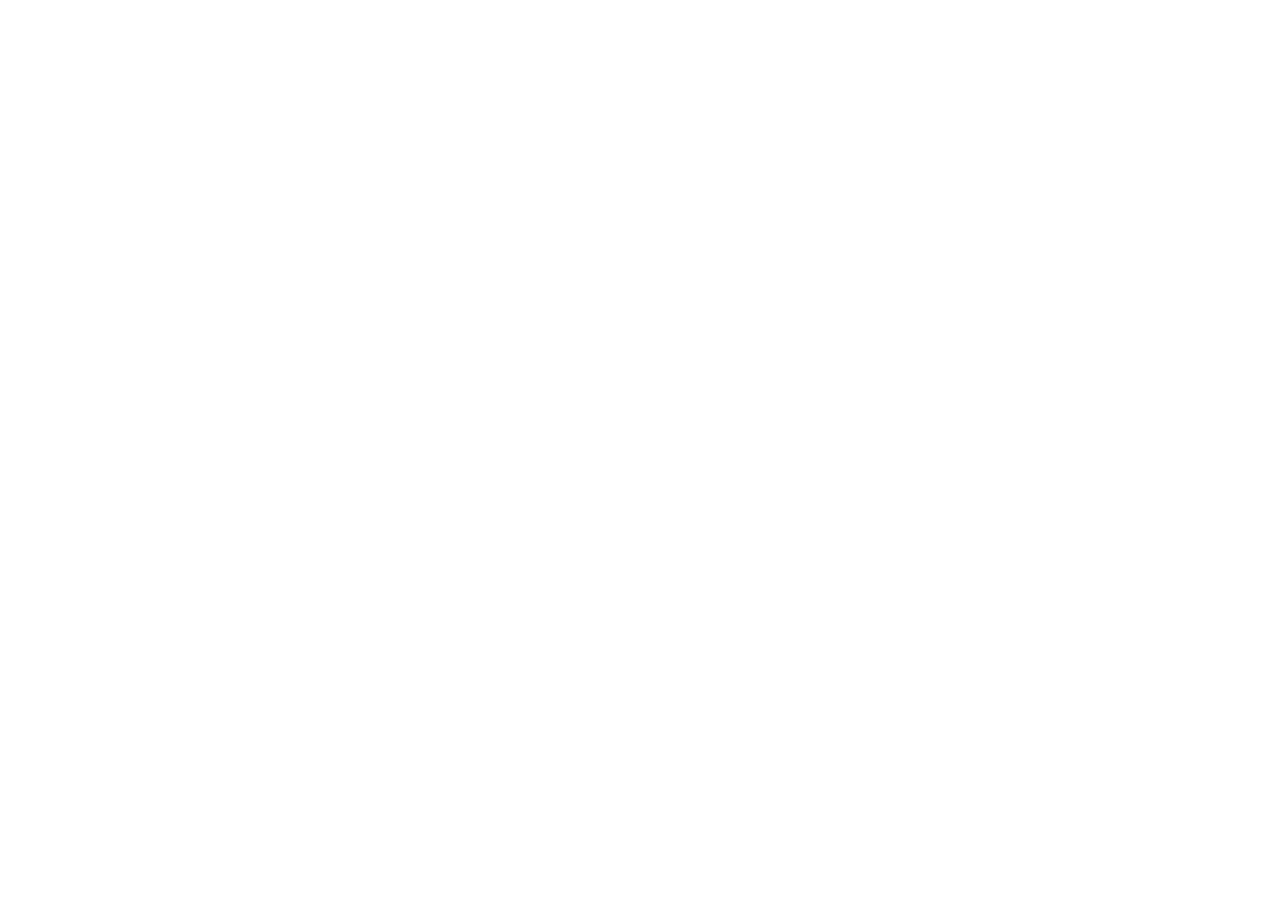
==== commit 2400e1a0: "deploy: update emotion coding task to V3" ====
--- a/index.html
+++ b/index.html
@@ -1,360 +1,12 @@
-<!DOCTYPE html>
-<html lang="ko">
-<head>
-<meta charset="UTF-8">
-<meta name="viewport" content="width=device-width, initial-scale=1.0">
-<title>감정 분류 과제</title>
-<style>
-  * { box-sizing: border-box; margin: 0; padding: 0; }
-  body { font-family: 'Apple SD Gothic Neo', 'Malgun Gothic', sans-serif; background: #f4f6f9; color: #222; min-height: 100vh; }
-
-  .progress-bar { background: #e0e0e0; height: 6px; width: 100%; position: sticky; top: 0; z-index: 10; }
-  .progress-fill { background: #3b82f6; height: 6px; transition: width 0.4s; }
-
-  .container { max-width: 740px; margin: 0 auto; padding: 24px 16px 60px; }
-
-  .header { text-align: center; margin-bottom: 24px; }
-  .step-label { font-size: 13px; color: #6b7280; margin-bottom: 6px; }
-  .header h2 { font-size: 20px; font-weight: 700; color: #1e3a5f; }
-
-  .stimulus-card { background: white; border-radius: 14px; box-shadow: 0 2px 12px rgba(0,0,0,0.08); padding: 20px 24px; margin-bottom: 24px; }
-  .platform-badge { display: inline-block; font-size: 11px; font-weight: 700; padding: 3px 10px; border-radius: 20px; margin-bottom: 12px; letter-spacing: 0.3px; }
-  .badge-facebook { background: #e8f0fe; color: #1a56db; }
-  .badge-threads { background: #f3e8ff; color: #7e22ce; }
-  .badge-x { background: #e8f5e9; color: #1a7f37; }
-  .badge-reddit { background: #fff3e0; color: #c05621; }
-  .stimulus-text { font-size: 15px; line-height: 1.8; color: #1f2937; white-space: pre-wrap; word-break: break-word; }
-  .stimulus-user { font-size: 12px; color: #9ca3af; margin-top: 10px; }
-
-  .rating-block { background: white; border-radius: 14px; box-shadow: 0 2px 12px rgba(0,0,0,0.07); padding: 20px 24px; margin-bottom: 16px; }
-  .section-title { font-size: 14px; font-weight: 700; color: #374151; margin-bottom: 14px; padding-bottom: 7px; border-bottom: 2px solid #e5e7eb; }
-  .section-title span { font-weight: 400; color: #6b7280; font-size: 12px; }
-
-  /* 감정 버튼 */
-  .emotion-grid { display: grid; grid-template-columns: 1fr 1fr; gap: 8px; }
-  .emotion-option { position: relative; }
-  .emotion-option input[type=radio] { position: absolute; opacity: 0; width: 0; height: 0; }
-  .emotion-label {
-    display: flex; flex-direction: column; padding: 10px 14px;
-    border: 1.5px solid #e5e7eb; border-radius: 10px; cursor: pointer;
-    font-size: 13px; transition: all 0.15s; background: #fafafa; gap: 2px;
-  }
-  .emotion-label .em-name { font-weight: 700; font-size: 13px; }
-  .emotion-label .em-sub { font-size: 11px; color: #9ca3af; }
-  .emotion-option input:checked + .emotion-label {
-    border-color: #3b82f6; background: #eff6ff; color: #1d4ed8;
-  }
-  .emotion-option input:checked + .emotion-label .em-sub { color: #6096e8; }
-  .emotion-label:hover { border-color: #93c5fd; background: #f0f9ff; }
-
-  /* 슬라이더 */
-  .slider-wrap { margin-top: 18px; }
-  .slider-row { display: flex; align-items: center; gap: 12px; margin-top: 6px; }
-  .slider-labels { display: flex; justify-content: space-between; font-size: 11px; color: #9ca3af; margin-top: 4px; }
-  .slider-value { font-size: 16px; font-weight: 700; color: #3b82f6; min-width: 36px; text-align: center; }
-  input[type=range] { flex: 1; accent-color: #3b82f6; height: 5px; cursor: pointer; }
-
-  .optional-toggle { font-size: 13px; color: #3b82f6; cursor: pointer; margin-top: 16px; display: inline-block; }
-  .optional-toggle:hover { text-decoration: underline; }
-  .optional-section { display: none; margin-top: 14px; padding-top: 14px; border-top: 1px solid #f3f4f6; }
-  .optional-section.visible { display: block; }
-
-  .btn-next { width: 100%; padding: 15px; background: #3b82f6; color: white; font-size: 16px; font-weight: 700; border: none; border-radius: 10px; cursor: pointer; margin-top: 8px; transition: background 0.2s; }
-  .btn-next:hover { background: #2563eb; }
-  .btn-next:disabled { background: #9ca3af; cursor: not-allowed; }
-
-  /* 인트로 */
-  .intro-card { background: white; border-radius: 14px; box-shadow: 0 2px 12px rgba(0,0,0,0.08); padding: 24px; margin-bottom: 20px; }
-  .intro-card h3 { font-size: 17px; font-weight: 700; margin-bottom: 12px; color: #1e3a5f; }
-  .intro-card p { font-size: 14px; color: #4b5563; line-height: 1.8; margin-bottom: 8px; }
-
-  .cat-table { width: 100%; border-collapse: collapse; font-size: 12.5px; margin-top: 12px; }
-  .cat-table th { background: #f3f4f6; padding: 8px 10px; text-align: left; font-weight: 700; color: #374151; }
-  .cat-table td { padding: 8px 10px; border-bottom: 1px solid #f0f0f0; vertical-align: top; line-height: 1.6; }
-  .cat-table tr:last-child td { border-bottom: none; }
-  .cat-no { font-weight: 700; color: #1d4ed8; white-space: nowrap; }
-
-  /* 완료 */
-  .completion { text-align: center; padding: 40px 20px; }
-  .completion-icon { font-size: 56px; margin-bottom: 16px; }
-  .completion h2 { font-size: 22px; font-weight: 700; color: #1e3a5f; margin-bottom: 10px; }
-  .completion p { color: #6b7280; font-size: 14px; margin-bottom: 24px; line-height: 1.7; }
-  .code-box { background: #f0f9ff; border: 2px solid #3b82f6; border-radius: 10px; padding: 16px; font-size: 24px; font-weight: 800; letter-spacing: 5px; color: #1d4ed8; margin: 0 auto 20px; max-width: 260px; }
-  .btn-copy { padding: 10px 24px; background: #e0f2fe; color: #0369a1; border: none; border-radius: 8px; font-size: 14px; cursor: pointer; font-weight: 700; }
-  .btn-copy:hover { background: #bae6fd; }
-  .download-link { display: inline-block; margin-top: 16px; font-size: 13px; color: #6b7280; text-decoration: underline; cursor: pointer; }
-</style>
-</head>
-<body>
-<div class="progress-bar"><div class="progress-fill" id="progressFill" style="width:0%"></div></div>
-<div class="container" id="app"></div>
-
-<script>
-const STIMULI_POOL = [{"id": 1, "platform": "Facebook", "text": "President Trump's EXACT Tariff Playbook, A Step-by-Step Guide:\nIs the trade war back again with new tariffs over Greenland?\nWe spent 12 months analyzing EVERY tariff development, here's the exact tariff playbook you need.\nPresident Trump announced new tariffs on the EU and confirmed his top strategic priority: the acquisition of Greenland. This includes a new 10% tariff on Denmark, Norway, Sweden, France, Germany, the UK, Netherlands, and Finland beginning February 1st. \nAnd, these tariffs will increase to 25% on June 1st and WILL NOT be lifted until a deal is reached on Greenland. This deal MUST be a \"complete and total purchase of Greenland,\" according to Trump.\nBefore we break down our exact playbook, we must first note that the trade war has become an episodic headwind. Tariffs come ba", "user": "the_kobeissi_letter"}, {"id": 3, "platform": "Facebook", "text": "ട്രംപിന്റെ ഭീഷണികൾ പുച്ഛിച്ച് തള്ളി പെഡ്രോ സാഞ്ചസ്, ശ്രദ്ധനേടി സ്പെയിൻ പ്രധാനമന്ത്രി | Pedro Sánchez\nNo to War\": Spain’s Pedro Sánchez Defies Donald Trump’s Trade Threats\n#PedroSanchez #DonaldTrump #SpainNews #GlobalPolitics #TradeWar #USPolitics #SpainPM #InternationalNews #BreakingNews2026 #Diplomacy #24news", "user": "24_news"}, {"id": 4, "platform": "Facebook", "text": "Blue House closely following Trump's renewed tariff threats\n#TrumpTariffs #BlueHouseResponse #TradeWar #arirangnews #트럼프관세 #청와대대책회의 #한미통상 #아리랑뉴스", "user": "arirang_news"}, {"id": 5, "platform": "Facebook", "text": "Huge escalation in the Iran conflict: President Trump is now cutting off ALL trade with Spain after they refused to let the US use their military bases for strikes on Iran!\nIn fiery White House remarks, Trump blasted Spain as \"terrible\" and \"very uncooperative,\" saying he's instructed Treasury Secretary Scott Bessent to halt all dealings. This comes after Spain relocated 15 US aircraft from joint bases like Rota and Moron, citing they won't support attacks on Iran. Trump also slammed their NATO spending, threatening a full embargo despite trade agreements.\nWith billions in trade at stake (think olive oil, autos, steel), this could shake global markets and NATO alliances. Is this bold leadership or reckless diplomacy?\nWhat do you think, smart move or overkill? Comment below \n#Trump #SpainTr", "user": "mitch_summers"}, {"id": 6, "platform": "Facebook", "text": "TRADE WAR RUMORS SPREAD — NO PROOF U.S. TARIFFS HANDED WHEAT MARKET TO CHINA\nPosts claiming that Donald Trump imposed sweeping tariffs on Canadian grain and that China immediately replaced the United States in the global wheat market are circulating online, but there is no verified evidence that events of this scale have happened.\nTrade in crops like wheat, barley, oats, and canola between the U.S. and Canada is governed by agreements such as United States–Mexico–Canada Agreement, and major tariff changes affecting multiple commodities would normally trigger official announcements, WTO notifications, and immediate reporting by agricultural markets. No such confirmed actions have been reported.\nClaims that China signed $65 billion long-term grain contracts and funded billions in new Canadia", "user": "daily_chill_zone"}, {"id": 7, "platform": "Facebook", "text": "Blue House closely following Trump's renewed tariff threats#TrumpTariffs #BlueHouseResponse #TradeWar #arirangnews #트럼프관세 #청와대대책회의 #한미통상 #아리랑뉴스", "user": "arirang_news"}, {"id": 8, "platform": "Facebook", "text": "Breaking: The European Union threatened to start a trade war with Donald Trump after the US president was accused of “blackmail” over his Greenland tariffs\nhttps://www.telegraph.co.uk/world-news/2026/01/18/macron-threatens-trump-with-trade-bazooka-over-greenland/?WT.mc_id=tmgoff_fb_photo_with-trade-bazooka-over-greenland/", "user": "the_telegraph"}, {"id": 9, "platform": "Facebook", "text": "Europeans are piling into US stocks:\nEuropean investors now own a record $10.4 trillion in US stocks.\nOwnership has surged +$4.9 trillion, or +91%, over the last 3 years.\nDenmark, Finland, France, Germany, the Netherlands, Norway, Sweden, the UK, now hold ~$5.7 trillion in US equities, or 55% of total European holdings.\nBy comparison, the rest of the world holds $10.9 trillion.\nIn other words, European investors now reflect ~49% of all foreign holdings of US equities.\nEurope’s exposure to US stocks is at unprecedented levels despite the trade war.", "user": "the_kobeissi_letter"}, {"id": 10, "platform": "Facebook", "text": "LOOMING TRADE WAR? \nUS President #DonaldTrump on Tuesday threatened to cut off trade with #Spain, whose left-wing government refused to let US planes use its bases to att*ck Iran and objected to raising defense funding as part of NATO.\n\"Spain has been terrible,\" Trump told reporters as he met German Chancellor Friedrich Merz. | AFP \n#DailyTribune", "user": "daily_tribune"}, {"id": 11, "platform": "Facebook", "text": "The bond market will be the ultimate signal:\nOver the last 2 weeks, treasury yields have silently pushed higher.\nSoon, with the US-EU trade war resurfacing, we will see the bond market's initial reaction to the headlines.\nAs seen in April 2025, a sustained push higher in treasury yields is something the Trump Administration does not want to see.\nIf yields continue rising on the back of trade tensions, the bond market could be the signal of a potential pullback on tariffs by Trump.\nThe bond market has a lot of the market's answers.", "user": "the_kobeissi_letter"}, {"id": 12, "platform": "Facebook", "text": "This is absolutely insane:By 2:10 PM ET today, the S&P 500, SPY, $675 strike calls had fallen to a low of $0.02 per contract, effectively worthless.Then, at 3:20 PM ET, President Trump said the Iran war is \"very complete,\" sending the S&P 500 soaring.By 3:30 PM ET, 10 minutes later, these same calls were trading at $4.95 per contract, up +24,650%.In other words, $1,000 invested in these calls at 2:10 PM ET was worth $247,500 just 80 minutes later.We are witnessing historic volatility.", "user": "the_kobeissi_letter"}, {"id": 13, "platform": "Facebook", "text": "BREAKING: President Trump responds to Spain banning the US from using their military bases for strikes on Iran:\nPresident Trump says:\n1. The US is now \"cutting off all trade with Spain\"\n2. He has a \"right to stop everything that has to do with Spain\"\n3. He instructed Treasury Secretary Bessent to \"cut off all dealings with Spain\"\n4. The US \"can use Spain's bases if we want, just fly in and use it\"\n5. The US \"doesn't want anything to do with Spain\"\nIt seems the US has just entered a trade war with Spain.", "user": "the_kobeissi_letter"}, {"id": 14, "platform": "Facebook", "text": "Europeans are piling into US stocks:European investors now own a record $10.4 trillion in US stocks.Ownership has surged +$4.9 trillion, or +91%, over the last 3 years.Denmark, Finland, France, Germany, the Netherlands, Norway, Sweden, the UK, now hold ~$5.7 trillion in US equities, or 55% of total European holdings.By comparison, the rest of the world holds $10.9 trillion.In other words, European investors now reflect ~49% of all foreign holdings of US equities.Europe’s exposure to US stocks is at unprecedented levels despite the trade war.", "user": "the_kobeissi_letter"}, {"id": 15, "platform": "Facebook", "text": "This is absolutely insane:\nBy 2:10 PM ET today, the S&P 500, SPY, $675 strike calls had fallen to a low of $0.02 per contract, effectively worthless.\nThen, at 3:20 PM ET, President Trump said the Iran war is \"very complete,\" sending the S&P 500 soaring.\nBy 3:30 PM ET, 10 minutes later, these same calls were trading at $4.95 per contract, up +24,650%.\nIn other words, $1,000 invested in these calls at 2:10 PM ET was worth $247,500 just 80 minutes later.\nWe are witnessing historic volatility.", "user": "the_kobeissi_letter"}, {"id": 16, "platform": "Facebook", "text": "LOOMING TRADE WAR? US President #DonaldTrump on Tuesday threatened to cut off trade with #Spain, whose left-wing government refused to let US planes use its bases to att*ck Iran and objected to raising defense funding as part of NATO.\"Spain has been terrible,\" Trump told reporters as he met German Chancellor Friedrich Merz. | AFP #DailyTribune", "user": "daily_tribune"}, {"id": 17, "platform": "Facebook", "text": "BREAKING: U.S.–Canada Trade War Explodes — Trump vs Carney Showdown\n।......\nThe United States–Canada relationship entered a major crisis when the Trump administration announced the “Canada Economic Accountability Package” on April 7, 2026. The package imposed a 40% tariff on most Canadian goods, introduced visa restrictions on Canadian officials, added strict financial reporting rules for Canadian companies, and suspended key trade benefits under the USMCA agreement, calling Canada’s use of dispute panels an “unfriendly act.”\nCanadian Prime Minister Mark Carney responded within 43 minutes in a speech to Parliament. Instead of typical retaliation, Canada activated a reserve strategy prepared earlier in the year. The plan included suspending Canada’s funding for NORAD modernization, launchin", "user": "usa_polticsv"}, {"id": 18, "platform": "Facebook", "text": "The bond market will be the ultimate signal:Over the last 2 weeks, treasury yields have silently pushed higher.Soon, with the US-EU trade war resurfacing, we will see the bond market's initial reaction to the headlines.As seen in April 2025, a sustained push higher in treasury yields is something the Trump Administration does not want to see.If yields continue rising on the back of trade tensions, the bond market could be the signal of a potential pullback on tariffs by Trump.The bond market has a lot of the market's answers.", "user": "the_kobeissi_letter"}, {"id": 19, "platform": "Facebook", "text": "The million dollar question: What happens to Silver?\nThis is your reminder that Silver just posted its best year since 1979 during the 2025 trade war, rising +148%.\nBonds have been getting crushed and crypto remains highly volatile, solidifying Gold and Silver as the global safe havens.\nMore uncertainty, less stability, and fragmented global trade are a safe haven trade's best friend.\nAsset owners will keep on winning.", "user": "the_kobeissi_letter"}, {"id": 20, "platform": "Facebook", "text": "Gold futures surged to a record $4,700/oz as trade war tensions escalate.\nGold is now up +78% over the last 12 months in one of its best runs in history.", "user": "the_kobeissi_letter"}, {"id": 21, "platform": "Facebook", "text": "The oil market is moving at an unprecedented pace:\nTrading volume in the United States Oil Fund ETF, USO, jumped to a record $12.4 billion on Monday.\nThis puts volumes up +1,000% since the start of the year.\nThis also surpasses the previous peaks seen during the 2020 oil crash, the 2022 Russia-Ukraine War, and the 2025 spike by over +200%.\nBy 11:30 AM ET yesterday, trading volume was already at an all-time high of $7.6 billion.\nThe surge was driven by a mix of institutional traders and retail investors chasing the oil price move.\nOil is now one of the most traded assets on the planet.", "user": "the_kobeissi_letter"}, {"id": 22, "platform": "Facebook", "text": "The million dollar question: What happens to Silver?This is your reminder that Silver just posted its best year since 1979 during the 2025 trade war, rising +148%.Bonds have been getting crushed and crypto remains highly volatile, solidifying Gold and Silver as the global safe havens.More uncertainty, less stability, and fragmented global trade are a safe haven trade's best friend.Asset owners will keep on winning.", "user": "the_kobeissi_letter"}, {"id": 23, "platform": "Facebook", "text": "War وور، حرب\nCivil War حرب أهلية، سِڨِل وور\n Cold war  حرب باردة ،كولد وور\nTrade war حرب تجارية ،ترَيد وور\nConventional warحرب تقليدية ،كُنڨنشينَل وور\nNuclear war حرب نووية ،نيوكلير وور\nWorld war? ما معنى", "user": "__________________"}, {"id": 24, "platform": "Facebook", "text": "In the years since President Trump’s first trade war with China, Beijing has built an arsenal of tools to hit the U.S. where it hurts. Now, it is getting ready to deploy them in full.  \n: https://on.wsj.com/4jvHonP", "user": "the_wall_street_journal"}, {"id": 25, "platform": "Facebook", "text": "The oil market is moving at an unprecedented pace:Trading volume in the United States Oil Fund ETF, USO, jumped to a record $12.4 billion on Monday.This puts volumes up +1,000% since the start of the year.This also surpasses the previous peaks seen during the 2020 oil crash, the 2022 Russia-Ukraine War, and the 2025 spike by over +200%.By 11:30 AM ET yesterday, trading volume was already at an all-time high of $7.6 billion.The surge was driven by a mix of institutional traders and retail investors chasing the oil price move.Oil is now one of the most traded assets on the planet.", "user": "the_kobeissi_letter"}, {"id": 26, "platform": "Facebook", "text": "President Trump's CONFLICT Playbook, An Investor's Step-by-Step Guide:\nThe Iran war is escalating. We have spent the last 12 months analyzing EVERY geopolitical conflict involving President Trump. What's coming next? Here is our CLEAR guide to what is coming next and what it means for investors and financial markets. Before we begin, Bookmark this Article, it will be your guide to the next 2-4 weeks in the market.\nOn January 17th, we published our first \"playbook,\" which we titled the Tariff Playbook as President Trump ramped up tariff pressures on the European Union amid his push for an acquisition of Greenland. This article ended up predicting the outcome of President Trump's latest tariff war down to the day. So, how did we know?\nSince President Trump's inauguration on January 20th, 202", "user": "the_kobeissi_letter"}, {"id": 27, "platform": "Facebook", "text": "‘China has been here for 5000 years. Most of the time, there was no United States and we survived’China analyst, Victor Gao, say that ‘China will fight to the very end’ in a trade war after President Trump hit China with 145% tariffs.#China #US #Trump #TradeWar #Tariffs #Channel4News", "user": "channel_4_news"}, {"id": 28, "platform": "Facebook", "text": "War وور، حربCivil War حرب أهلية، سِڨِل وور Cold war  حرب باردة ،كولد وورTrade war حرب تجارية ،ترَيد وورConventional warحرب تقليدية ،كُنڨنشينَل وورNuclear war حرب نووية ،نيوكلير وورWorld war? ما معنى", "user": "__________________"}, {"id": 29, "platform": "Facebook", "text": "Spain Defies Trump in Stunning NATO Betrayal: Bars U.S. Bases for Iran Strikes, Invites Trade War\nIn a brazen act of defiance against its most vital NATO ally, Spanish Prime Minister Pedro Sánchez has refused to allow American forces to use joint bases in Rota and Morón for operations against the Iranian regime—leaving the U.S. and Israel to confront Tehran's nuclear ambitions and terror sponsorship alone.\nPresident Trump responded with unmistakable force, vowing to cut off trade with Spain unless it honors alliance commitments and provides logistical support in the fight. Sánchez, undeterred, dug in deeper with a March 4, 2026 national address dripping with pacifist rhetoric and historical revisionism.\nHis defiant core message: **\"No to war.\"**\nKey excerpts from Sánchez's statement:\n \"The", "user": "donald_trump_for_president"}, {"id": 30, "platform": "Facebook", "text": "Sir Keir Starmer condemned Donald Trump as “completely wrong” for igniting a trade war with Britain in an attempt to force a deal on Greenland\nhttps://www.telegraph.co.uk/world-news/2026/01/17/trump-to-impose-tariffs-on-britain-over-greenland/?WT.mc_id=tmgoff_tw_post_tariffs-on-britain-over-greenland/&tmgoff_fb_photo_greenland/?WT.mc_id=tmgoff_tw_post_tariffs-on-britain-over-greenland/", "user": "the_telegraph"}, {"id": 31, "platform": "Facebook", "text": "BREAKING: US Foreign Affairs issues a BOLD warning to world leaders meeting Xi Jinping: \"China sells nothing but CHEAP PRODUCTS and cheap friendships.\" This fiery statement urges nations to ABANDON Chinese goods amid escalating US-China tensions. As trade wars heat up, the message signals a GLOBAL SHIFT away from Beijing's influence. Will allies HEED the call?\n#BreakingPoint360 #USNews #Politics #ChinaUS #XiJinping #TradeWar", "user": "breakingpoint_360"}, {"id": 32, "platform": "Facebook", "text": "President Trump made a promise to lower costs “on day one.”\nInstead, his chaotic trade war has cost American families an average of $1,200.\nLet that sink in.", "user": "senator_tammy_baldwin"}, {"id": 33, "platform": "Facebook", "text": "Trump PANICS as Canada Signs Deal That Destroys His Master Plan\n....\nYou are witnessing a historic moment with no modern precedent. This is not a normal trade dispute. This is the first time a sitting U.S. president has lost control of a trade war he started. Donald Trump imposed sweeping tariffs on Canada, believing economic pressure would force submission. Instead, Canada walked away.\nUnder Prime Minister Mark Carney, Canada chose sovereignty over dependence. They absorbed short-term economic pain, retaliated strategically, and rapidly diversified trade—signing deals across Europe, Asia, and the Global South. When Trump escalated, Canada didn’t panic. They adapted.\nThe turning point came when Canada broke U.S. alignment and struck a major trade deal with China. That shattered Trump’s lev", "user": "usa_polticsv"}, {"id": 34, "platform": "Facebook", "text": "It's extremely obvious what is happening right now:\nAs oil prices surged to $78/barrel, up +42% since December, President Trump responded for the first time today.\nAt 2:37 PM ET, President Trump ordered the US Development Finance Corporation to provide political risk insurance and guarantees for ALL maritime trade traveling through the Persian Gulf.\nWhy?\nBecause oil markets were on the verge of opening for Step #6 of our \"Conflict Playbook,\" but Trump wanted to buy more time.\nMinutes after this announcement, oil prices declined as much as -10% from their highs.\nRising Treasury Yields in the April 2025 trade war are analogous to surging oil prices in the current Iran conflict.\nAn uncontainable surge in energy prices would bring Step #6 of our playbook.\nKeep watching energy as the key leadin", "user": "the_kobeissi_letter"}, {"id": 35, "platform": "Facebook", "text": "President Trump made a promise to lower costs “on day one.”Instead, his chaotic trade war has cost American families an average of $1,200.Let that sink in.", "user": "senator_tammy_baldwin"}, {"id": 36, "platform": "Facebook", "text": "“Pay Back Every Penny” - Hochul Files Lawsuit Against Trump Admin Over $13.5B Tariffs\nGov. Kathy Hochul says she’s done waiting, and is suing the Trump administration to recover $13.5 billion she says New Yorkers were forced to pay in illegal tariffs.\n“We are suing the Trump administration to reclaim the $13.5 billion that hardworking New Yorkers were forced to pay in illegal tariffs,” Hochul said. “The courts were clear: Trump’s tariffs were an illegal tax on the American people. Now it’s time to pay back every penny.”\n#KathyHochul #DonaldTrump #TrumpAdministration #Tariffs #IllegalTariffs #NewYork #HochulVsTrump #TradeWar #USPolitics #Economy #CourtBattle #TaxpayerMoney", "user": "meaww"}, {"id": 37, "platform": "Facebook", "text": "Hicks: Trump's trade war has cost the average Hoosier family more than their total state sales or income taxes each year.\nAll that extra spending will now be reimbursed to the companies that paid the import taxes known as tariffs. Hoosier families will get nothing from it.\nRead more: bit.ly/4r1T8S7", "user": "indystar"}, {"id": 38, "platform": "Facebook", "text": "BREAKING: Bitcoin falls -$2,000 in minutes as markets react to the US-EU trade war returning.", "user": "the_kobeissi_letter"}, {"id": 39, "platform": "Facebook", "text": "It's extremely obvious what is happening right now:As oil prices surged to $78/barrel, up +42% since December, President Trump responded for the first time today.At 2:37 PM ET, President Trump ordered the US Development Finance Corporation to provide political risk insurance and guarantees for ALL maritime trade traveling through the Persian Gulf.Why?Because oil markets were on the verge of opening for Step #6 of our \"Conflict Playbook,\" but Trump wanted to buy more time.Minutes after this announcement, oil prices declined as much as -10% from their highs.Rising Treasury Yields in the April 2025 trade war are analogous to surging oil prices in the current Iran conflict.An uncontainable surge in energy prices would bring Step #6 of our playbook.Keep watching energy as the key leading indica", "user": "the_kobeissi_letter"}, {"id": 40, "platform": "Facebook", "text": "Oh look at that. His net worth went up $1.4 billion in a year. Isn't that lovely. Really warms the fucking heart doesn't it.\nMeanwhile you're choosing between filling the car and filling the fridge. But sure. He's fighting for you. The 80 year old billionaire who literally gold plates his toilets is absolutely lying awake at night worried about the price of your fucking bread.\nYou got played. All 77 million of you. The greatest con job in American political history and you fell for it while wearing the merch. You paid for the hat. You bought the sneakers. You bought the fucking Trump Bibles and the digital trading cards of him dressed as a superhero. You literally funded your own fucking robbery and then thanked him for it.\nHe promised you cheap groceries. They went up. He promised you che", "user": "i_fucking_love_australia"}, {"id": 41, "platform": "Facebook", "text": "Do you think this is about the trade war, the Iran war, or something else?", "user": "canada_proud"}, {"id": 42, "platform": "Facebook", "text": "TRADE WAR WITH A NATO ALLY? \nPresident Trump has threatened to cut off ALL trade with Spain after Madrid reportedly refused U.S. access to key military bases for operations tied to Iran.\nHere’s what’s at stake:\n $40–45 BILLION – Approximate annual goods trade between the U.S. and Spain\n Naval Station Rota – Hosts 4 U.S. Aegis destroyers\n Morón Air Base – Critical hub for U.S. rapid deployment forces\n Spain spends ~1.3% of GDP on defense, below NATO’s 2% target\nSpain says base access requires legal and international backing.\nTrump says: “We’re going to cut off all trade.”\n#USPolitics #Spain #NATO #TradeWar #Geopolitics", "user": "science_geeks"}, {"id": 43, "platform": "Facebook", "text": "Amid Trump's Trade War, Historic Bourbon Maker To Close Kentucky Distillery For A Year", "user": "huffpost_politics"}, {"id": 44, "platform": "Facebook", "text": "ट्रेड वॉर तय! अमेरिका पर 93 अरब यूरो का टैरिफ लगाने पर विचार कर रहा EU, अमेरिकी कंपनियों पर भी लगेगी लगाम?\n#ZeeNewsCards  #TradeWar #america #tarrifs \nhttps://zeenews.india.com/.../eu-us-trade-trump.../3079025", "user": "zee_news"}, {"id": 45, "platform": "Facebook", "text": "ICYMI: EU freezes US trade deal, hits bourbon & Harleys with 25% tariffs after Trump threat. Trade war 2.0? #TradeWar #EU #Tariffs\nArticle link in the comments", "user": "wayne_dupree_show"}, {"id": 46, "platform": "Facebook", "text": "TRADE WAR WITH A NATO ALLY? President Trump has threatened to cut off ALL trade with Spain after Madrid reportedly refused U.S. access to key military bases for operations tied to Iran.Here’s what’s at stake: $40–45 BILLION – Approximate annual goods trade between the U.S. and Spain Naval Station Rota – Hosts 4 U.S. Aegis destroyers Morón Air Base – Critical hub for U.S. rapid deployment forces Spain spends ~1.3% of GDP on defense, below NATO’s 2% targetSpain says base access requires legal and international backing.Trump says: “We’re going to cut off all trade.”#USPolitics #Spain #NATO #TradeWar #Geopolitics", "user": "science_geeks"}, {"id": 47, "platform": "Facebook", "text": "If China wants to win the trade war, Xi Jinping will have to consider if he is willing to see his country’s economy fully decouple from America’s https://econ.trib.al/kungdnm", "user": "the_economist"}, {"id": 48, "platform": "Facebook", "text": "“I think it is quite significant. You couldn’t imagine this happening before Trump 2.0.”\n(Link in comments)\n#china #canada #tradewar #economy #news #scmpnews #scmp", "user": "south_china_morning_post"}, {"id": 49, "platform": "Facebook", "text": "We are Chinese. We are not afraid of provocations. We don’t back down.  \n#TradeWar #TariffWars", "user": "embassy_of_the_people_s_republic_of_china"}, {"id": 50, "platform": "Facebook", "text": "China's exports surged despite its economy weathering an unprecedented trade war with the United States. \n(Link in comments) \n#china #economy #gdp #trade #tarrifs #scmp #scmpnews", "user": "south_china_morning_post"}, {"id": 51, "platform": "Facebook", "text": "Minnesota Gov. Tim Walz spoke on the weekly DNC press call, blaming Trump’s ego for starting a trade war with China.\n\"It took decades to establish these markets,\" Walz said. \"China didn’t just sign one-year contracts with Argentina. They signed, some of them, up to a decade long, and it’s going to take us years to get these markets back.\"\nGov. Walz made the remarks during the weekly DNC media call on Tuesday, joined by an Illinois 5th generation farmer who is the star of a new ad campaign being launched by Democrats.\nThe Trump administration is expected to announce an aid package for farmers affected by tariffs soon.", "user": "fox_9"}, {"id": 52, "platform": "Facebook", "text": "BREAKING: Trump’s trade war is coming for your pasta — and it’s about to get ugly (and expensive). “Yankee Trumple went to town, riding on a pony, stuck a tariff in his cap, and called it macaroni.”  — Update of a traditional American song. Get ready, America — Donald Trump is about to slap a 107% tariff on Italian pasta. Yes, you read that right: the self-proclaimed “deal maker” is now waging war on spaghetti. That means your favorite Italian brands — Barilla, La Molisana, Garofalo, Rummo — could vanish from grocery shelves as soon as January. Why? Because Trump’s Commerce Department decided to hit Italy with one of the steepest trade penalties in modern history, after pasta companies supposedly didn’t “cooperate enough” with an investigation into “dumping,” according to a report in The W", "user": "occupy_democrats"}, {"id": 53, "platform": "Facebook", "text": "JUST IN: CANADA'S $262M RAIL BOMBSHELL — U.S. PORTS GET CUT OUT OVERNIGHT, TRADE WAR BACKFIRES HARD!\nIn a jaw-dropping power play that's rocking North American logistics, America's aggressive tariff squeeze and port dominance push has totally backfired, handing Canada the keys to the kingdom. Sources confirm Ottawa just dropped a massive $262M rail upgrade bomb, instantly rerouting huge cargo volumes straight through Canadian lines and slashing U.S. ports out of the equation. Insiders are buzzing: this wasn't just smart planning—it was perfectly timed to exploit the vacuum left by Washington's heavy-handed tactics. Analysts warn billions in U.S. shipping cash could vanish as trucks and freight trains flood north, tightening Canada's grip on cross-border flows like never before. What was me", "user": "today_news_us"}, {"id": 54, "platform": "Facebook", "text": "BREAKING: OOF! Trump gets HUMILIATED in front of the whole world in meeting with China’s leader Xi Jinping as he FACT-CHECKS him to his face!Safe to say that Trump’s big trip to Asia to try to resolve the trade war that he himself started with China is NOT going well. At the opening ceremony, Trump walks up to Xi Jinping and nervously begins rambling, the way that he always does, saying “We're going to have a very successful meeting, I have no doubt. But he's a very tough negotiator. That's not good. We know each other well. We'll have a great understanding. We have a great relationship. We've always had a great relationship!\" President Xi stays silent and just looks away. You don’t need to be a behavioral psychologist to read between THOSE lines! Then, during the discussions, Trump was br", "user": "occupy_democrats"}, {"id": 55, "platform": "Facebook", "text": "President Donald Trump has escalated his trade war rhetoric against Canada, declaring that he will not allow China to \"take over\" the United States' northern neighbor. The comments follow a recent diplomatic breakthrough between Canadian Prime Minister Mark Carney and Chinese President Xi Jinping (pictured in inset), where the two leaders agreed to a new \"strategic partnership\" that lowers tariffs on Chinese electric vehicles entering Canada.\nTrump views this deal as an attempt to turn Canada into a \"drop off port\" for Chinese goods to bypass U.S. sanctions, prompting his threat of a retaliatory 100% tariff on all Canadian imports. The President's statement, \"It's NOT going to happen,\" signals a potential blockade or intense economic pressure to force Ottawa to abandon its pivot to Beijing", "user": "techtimes"}, {"id": 56, "platform": "Facebook", "text": "Donald Trump’s chaotic trade war is crushing Tennessee crop farmers and the state’s top industry. They lost $192 million of income last year alone.\nTrump’s trade war spiked farming costs and cut Tennessee farmers off from China, historically their largest soybean buyer. \nYes, China has since pledged to buy 12 million metric tons of U.S. soybeans, but that is less than half of its typical purchases. \nNot long ago, roughly 70% of Tennessee soybeans were shipped there.", "user": "tennessee_senate_democratic_caucus"}, {"id": 57, "platform": "Facebook", "text": "T.R.U.M.P'S TRADE WAR BACKFIRES: Canada Rejects 175 Million U.S. Eggs – U.S. Farms in Total Chaos! \nMassive shipments turned back at border, sparking \"unthinkable crisis\" in Washington. USDA insider panics: \"Our export plan destroyed!\" Farms drowning in losses, prices crash, supply chain on brink as Canada switches to Europe. Expert: \"U.S. no longer default supplier all thanks to tariffs!\"\nThis sudden rejection has handed Canada unexpected leverage and why the U.S. may struggle to claw it back is now unfolding below. \n #trending #viral #foxnews #hot #fblifestyle", "user": "los_blancos_legacy"}, {"id": 58, "platform": "Facebook", "text": "News Analysis: After President Trump threatened a trade war over Greenland, Europe is weighing retaliating with an “anti-coercion instrument,” a tool that could be used to limit American companies that do large amounts of business on the continent.", "user": "the_new_york_times"}, {"id": 59, "platform": "Facebook", "text": "He’s revealed what will happen if the trade war escalates", "user": "unilad"}, {"id": 60, "platform": "Facebook", "text": "JUST MOMENTS AGO: CARNEY REJECTS TRUMP’S ULTIMATUM — CANADA TRIGGERS TRADE DISPUTE PROCESS AS TENSIONS ESCALATE \nThis morning in Ottawa, Canadian Prime Minister Mark Carney publicly dismissed a sweeping ultimatum linked to Donald Trump, which warned of a potential 35% tariff on Canadian goods unless Canada accepted major trade and defense concessions. Rather than entering direct negotiations under pressure, Carney responded with a firm refusal and immediately initiated the formal dispute consultation mechanism under the United States–Mexico–Canada Agreement (USMCA) — a process that requires both sides to enter consultations before tariffs can move forward.\nCanadian officials also began preparing a list of targeted retaliatory tariffs on selected U.S. exports, particularly goods tied to pol", "user": "daily_chill_zone"}, {"id": 61, "platform": "Facebook", "text": "Trade war threat ramps up tensions \n President Donald Trump says he will impose 10% tariffs on eight European nations opposing US control of Greenland, rising to 25% by June 1 unless a deal is reached for a “complete and total purchase” \n. Could this radical use of tariffs strain alliances and reshape global trade norms? Full report here \n https://ow.ly/mXPT50XYOyc\n#WorldNews #Trump #Tariffs #Greenland #GlobalPolitics", "user": "the_economic_times"}, {"id": 62, "platform": "Facebook", "text": "Gold, silver hit record highs as trade war fears spark safe-haven rush\nRenewed geopolitical tensions over the weekend are providing fresh momentum to precious metals, with safe-haven demand driving #gold and #silver prices to new all-time highs above $4,660 and $94 an ounce, respectively...\nFull story at Kitco:\nhttps://www.kitco.com/.../gold-silver-hit-record-highs...", "user": "kitco_news"}, {"id": 63, "platform": "Facebook", "text": "TRUMP FANTASYLAND: No Talks. No Deal. No Clue.\nThe trade war just hit an embarrassing crossroads. The curtain’s been yanked back — and the wizard behind it? A delusional old man. Trump swore we were in “active negotiations” with China. Big talk. Big deal. But here’s the truth: there are no talks. No negotiations. Nothing. It’s all made up. China says it. His own Treasury Secretary says it. And yet there he is, still selling it like a cheap infomercial — all hype, no product, and zero receipts.\nHe said we were negotiating? We weren’t. He said tariffs would “come down”? They haven’t. He said China’s buying Boeing jets? They just sent them back. Boeing’s CEO even confirmed it — twice. And when pressed for answers? Trump glitched, froze, and folded like a cheap suit. The guy who lit the match", "user": "richard_ojeda"}, {"id": 64, "platform": "Facebook", "text": "The trade war has a price tag. The European Union has finalized its counter-offensive, readying a staggering €93 billion ($101 billion) tariff package targeting US goods. This specific figure solidifies the \"Economic War\" declared by Brussels, moving from vague threats to a concrete financial weapon.Danish Prime Minister Mette Frederiksen remains the face of this resistance. By aiming specifically at politically sensitive US sectors, the EU hopes to make the cost of the \"Greenland Ambition\" too high for the American voter to bear before the June 1st deadline. This retaliation is designed to neutralize the US tariff advantage by inflicting equal pain on the American economy.This move confirms that despite internal military capitulations (like Germany's troop withdrawal), the EU's central bu", "user": "techtimes"}, {"id": 65, "platform": "Facebook", "text": "Trade war threat ramps up tensions  President Donald Trump says he will impose 10% tariffs on eight European nations opposing US control of Greenland, rising to 25% by June 1 unless a deal is reached for a “complete and total purchase” . Could this radical use of tariffs strain alliances and reshape global trade norms? Full report here  https://ow.ly/mXPT50XYOyc#WorldNews #Trump #Tariffs #Greenland #GlobalPolitics", "user": "the_economic_times"}, {"id": 66, "platform": "Facebook", "text": "US stocks erase nearly -$800 billion in market cap AI disruption fears spread and trade war headlines return.", "user": "the_kobeissi_letter"}, {"id": 67, "platform": "Facebook", "text": "The US trade war with China has a major sticking point: rare earth minerals.\nChina increased its restrictions on its rare earth exports Thursday, leading US President Donald Trump to threaten economic retaliation and imply he would cancel a meeting with Chinese President Xi Jinping during an upcoming visit to Asia.\nhttps://cnn.it/46YoYaw", "user": "cnn"}, {"id": 68, "platform": "Facebook", "text": "TRUMP FANTASYLAND: No Talks. No Deal. No Clue.The trade war just hit an embarrassing crossroads. The curtain’s been yanked back — and the wizard behind it? A delusional old man. Trump swore we were in “active negotiations” with China. Big talk. Big deal. But here’s the truth: there are no talks. No negotiations. Nothing. It’s all made up. China says it. His own Treasury Secretary says it. And yet there he is, still selling it like a cheap infomercial — all hype, no product, and zero receipts.He said we were negotiating? We weren’t. He said tariffs would “come down”? They haven’t. He said China’s buying Boeing jets? They just sent them back. Boeing’s CEO even confirmed it — twice. And when pressed for answers? Trump glitched, froze, and folded like a cheap suit. The guy who lit the match on", "user": "richard_ojeda"}, {"id": 69, "platform": "Facebook", "text": "Citadel CEO Ken Griffin, a billionaire supporter of President Donald Trump and a megadonor to Republican candidates, had some unusually harsh words for the president about his trade war:\nIt’s hurting America’s standing in the world and eroding the nation’s brand.", "user": "cnn"}, {"id": 70, "platform": "Facebook", "text": "How Canada is Neutralizing Trump's Trade War (The India Masterstroke).\nCanada is rewriting the global economic playbook. Following intense diplomatic tensions, Prime Minister Mark Carney has landed in India to forge a massive energy alliance. Driven by Donald Trump's aggressive tariffs, Canada is diversifying its trade by positioning itself to supply massive amounts of oil, LNG, and uranium to the booming Indian market. Discover how this strategic pivot reduces Canada's reliance on the US, builds strategic autonomy, and neutralizes Washington's economic leverage.\n Canada India relations, Mark Carney India visit, Donald Trump trade war, US tariffs Canada, Canada energy exports, LNG uranium exports Canada, global geopolitics, Indo-Pacific economic strategy, Canada trade diversification.\n #Ge", "user": "dr__david_sanchez__md"}, {"id": 71, "platform": "Facebook", "text": "The US has escalated a global trade war with sweeping new tariffs that will hit the EU and some of the poorest countries in the world the hardest. Here's what you need to know: https://on.ft.com/3E5xz0I", "user": "financial_times"}, {"id": 72, "platform": "Facebook", "text": "‘จีน’ จี้ ‘สหรัฐ’ ยกเลิก “ภาษีฝ่ายเดียว” | กรุงเทพธุรกิจNEWS\n.\nจีนกำลังประเมินคำพิพากษาภาษีของศาลฎีกาสหรัฐอย่างรอบด้าน จี้วอชิงตันยกเลิก “มาตรการภาษีฝ่ายเดียว” ที่เก็บจากคู่ค้า ขณะที่เจมิสัน กรีเออร์ ผู้แทนการค้าของสหรัฐ ขอให้คู่ค้าเคารพมาตรการภาษี\n.\nAnnouncer | Chamaiporn Srikhayan\nEditor | Thanapon Chomin\n.\n.\n#จีน #สหรัฐ #ภาษี #ศาลฎีกาสหรัฐ #วอชิงตัน #ภาษีทรัมป์ #สงครามการค้า #TradeWar #ข่าววันนี้ #สรุปข่าวเศรษฐกิจ #กรุงเทพธุรกิจNEWS #กรุงเทพธุรกิจ #InsightforOpportunities", "user": "_____________"}, {"id": 73, "platform": "Facebook", "text": "ALL TRADE DEALS FROM US CANCELLED. Trade War Begins! Trump vs India | #viralnews #viralreels\n· See original\n· Rate this translation", "user": "bharat_ki_khabrein"}, {"id": 74, "platform": "Facebook", "text": "BREAKING: The U.S. Senate just HUMILIATED Donald Trump with a STUNNING tariff defeat that DEMOLISHES his trade war.\nIn an unexpected and rare bipartisan rebuke, the U.S. Senate just voted 52–48 to overturn Donald Trump’s disastrous tariffs on Brazil — a direct blow to his chaotic “America Last” trade agenda. The vote marks one of the sharpest breaks yet between Trump and Senate Republicans, who are finally beginning to acknowledge what economists, farmers, and working families have been saying for years: Trump’s tariffs are nothing more than a tax on the American people.\nThe resolution, introduced by Democrat Senator Tim Kaine of Virginia, would repeal Trump’s sweeping levies on key Brazilian imports — including beef, coffee, and other staples — which the former president justified under a", "user": "occupy_democrats"}, {"id": 75, "platform": "Facebook", "text": "Farmers are struggling this fall despite a bountiful harvest. Production costs are high, crop prices are low and the trade war has closed off one of their biggest markets.", "user": "npr"}, {"id": 76, "platform": "Facebook", "text": "BREAKING: MAGA world erupts in rage as Walmart announces that they will be raising their prices due to the skyrocketing costs caused by Donald Trump's disastrous tariffs.\nThe destructive effects of Trump's trade war are finally hitting our shelves...\n\"The magnitude and speed at which these prices are coming to us is somewhat unprecedented in history,\" Walmart's CFO John David Rainey told The Wall Street Journal.\nThe retail juggernaut revealed that its profits plummeted during the first quarter this year to 56 cents per share from 63 cents, or from $5.10 billion t0 $4.45 billion.\nLike other companies buffeted by the deeply chaotic nature of this administration, Walmart did not issue a profit outlook. Trump has reduced his tariffs on China down to 30% on some imports for a 90-day pause but b", "user": "occupy_democrats"}, {"id": 77, "platform": "Facebook", "text": "President Donald Trump announced a $12 billion farm aid package on Monday — a boost to farmers who have struggled to sell their crops while getting hit by rising costs after the president raised tariffs on China as part of a broader trade war. MORE: https://bit.ly/3KyZQ32", "user": "newsmax"}, {"id": 78, "platform": "Facebook", "text": "Here's why this trade war is so dangerous...\nIt's the growing consensus that Trump's main objective from these tariffs is to economically isolate China. The China Hawks that dominate Trump's inner sanctum want punitive tariffs on China in a desperate attempt to suffocate them economically and slow their growth; or at the very least force them to play by the same rules that the USA play by.\nChina's state funded entites are able to operate more efficiently than America's private corporations thanks to currency manipulation, intellectual property theft, and heavy state subsidies. The extent to how unfair and damaging this is to the USA is a matter best left for economists to debate, but those around Trump strongly believe that it's both.\nThey want to have this trade war now because they belie", "user": "carrick_ryan"}, {"id": 79, "platform": "Facebook", "text": "BREAKING: Trump dealt a humiliating blow as a judge orders him to pay back BILLIONS in tariffs!Judge Richard Eaton of the U.S. Court of International Trade in Manhattan just handed a massive win against Trump's trade war grift by ordering Customs and Border Protection to begin processing billions of dollars in refunds to importers who paid tariffs the Supreme Court ruled were illegally collected. Eaton directed CBP to finalize entry costs on millions of shipments without the illegal tariffs, issuing refunds with interest to every affected importer.“Customs knows how to do this,” Eaton said bluntly during the hearing. “They do it every day. They liquidate entries and make refunds.” He dismissed CBP's whining that reviewing over 70 million entries would be “unprecedented” and rejected their", "user": "occupy_democrats"}, {"id": 80, "platform": "Facebook", "text": "Trump threatens 100% tariffs on Canada!\nWhy? He wants to punish Canada while pushing his trade war with China. \n#TradeWars #CanadaVsTrump #100PercentTariffs #ChinaConflict", "user": "canada_daily_tv"}, {"id": 81, "platform": "Facebook", "text": "Here's why this trade war is so dangerous...It's the growing consensus that Trump's main objective from these tariffs is to economically isolate China. The China Hawks that dominate Trump's inner sanctum want punitive tariffs on China in a desperate attempt to suffocate them economically and slow their growth; or at the very least force them to play by the same rules that the USA play by.China's state funded entites are able to operate more efficiently than America's private corporations thanks to currency manipulation, intellectual property theft, and heavy state subsidies. The extent to how unfair and damaging this is to the USA is a matter best left for economists to debate, but those around Trump strongly believe that it's both.They want to have this trade war now because they believe", "user": "carrick_ryan"}, {"id": 82, "platform": "Facebook", "text": "500 Canadian auto workers are out of a job due to Pres. Trump's trade war. General Motors moved some production from Canada to Indiana.", "user": "whas11_news"}, {"id": 83, "platform": "Facebook", "text": "CANADA ON EDGE: U.S. AMBASSADOR HOEKSTRA WEAPONIZES F-35 DEAL — TRADE WAR PRESSURE BOILS OVER! \nFULL-BLOWN DIPLOMATIC SHOCK! Canada is facing a sudden escalation as U.S. Ambassador Pete Hoekstra turns the F-35 fighter jet agreement into a high-stakes leverage tool in an emerging trade confrontation. What was once framed as a defense partnership is now being repurposed as economic pressure, with Washington signaling consequences if Ottawa doesn’t fall in line. Officials behind closed doors warn this is not about jets — it’s about control, compliance, and coercion. Canadian sovereignty, defense independence, and industrial policy are now squarely in the crosshairs. Insiders describe rising alarm inside Ottawa as allies quietly reassess the reliability of U.S. commitments. Is this the opening", "user": "daily_movie_picks"}, {"id": 84, "platform": "Facebook", "text": "Trump threatens 100% tariffs on Canada!Why? He wants to punish Canada while pushing his trade war with China. #TradeWars #CanadaVsTrump #100PercentTariffs #ChinaConflict", "user": "canada_daily_tv"}, {"id": 85, "platform": "Facebook", "text": "President Donald Trump on Sunday extended his trade war to the cinema.\nTrump, in an evening post on his social media platform Truth Social, said he has instructed the Commerce Department and US Trade Representative to place a 100% tariff on films that are produced outside the United States and imported into America.", "user": "cnn"}, {"id": 86, "platform": "Facebook", "text": "PRESIDENT Trump has approved imposing 500% tariffs on the European Union for buying Russian oil in a MAJOR economic escalation. This move could trigger a trade war, spike energy prices, and CRIPPLE transatlantic trade. Officials warn of a massive market reaction and retaliatory measures from Europe. The U.S. stance is now clear: STRONG ACTIONS against any support to Russia’s energy sector.#BreakingPoint360 #USNews #WorldNews #Economy\n#Trump2026 #RussiaUkraine", "user": "breakingpoint_360"}, {"id": 88, "platform": "Facebook", "text": "BREAKING: Dow futures fall nearly -400 points in their initial reaction to this weekend’s events.\nA government shutdown is now expected and the US-Canada trade war is back.", "user": "the_kobeissi_letter"}, {"id": 89, "platform": "Facebook", "text": "President Trump is rolling out a $12 billion bailout to farmers, looking to shore up the finances of some of his most loyal supporters who have been hurt by his trade war. It's the latest acknowledgment that his trade policies have had negative consequences for the U.S. agriculture sector. https://nyti.ms/48o7PJm", "user": "the_new_york_times"}, {"id": 90, "platform": "Facebook", "text": "“Our own farm economy is in a dire position because of tariffs and lack of a deal with our largest trading partner,\" said former Ohio Soybean Association president Rusty Goebel. \"We need the administration to focus on what matters in the heartland – restoring the market that so many famers’ livelihoods depend upon.”Read more here: https://fox8.com/.../report-trade-war-with-china.../", "user": "fox_8_news"}, {"id": 91, "platform": "Facebook", "text": "#Partnership Modi screams at Trump by sending Ajith towal # #IndiaUSTradeDeal #TrumpVsModi #BloombergReport #IndiaUSRelations #TradeNegotiations #EconomicGrowth #GlobalTrade #TradePolicy #ForeignRelations #Diplomacy #TradeWar #BusinessNews #InvestmentOpportunities #InternationalCommerce #TradeExpansion #USIndiaPartnership #Politics #EconomicAnalysis #TrendingNews\n· See original\n· Rate this translation", "user": "dinamalar___world_s_no_1_tamil_news_website"}, {"id": 92, "platform": "Facebook", "text": "Trump's trade war was supposed to be good for factories and farms. Instead, it was a disaster — and much of the damage is permanent, Economist Michael J. Hicks writes.\nRead more: bit.ly/4r1T8S7", "user": "indystar"}, {"id": 93, "platform": "Facebook", "text": "China posted an unprecedented trade surplus of nearly $1.2 trillion in 2025, AP reported, the largest ever recorded by any nation, despite renewed tariff pressure from the United States under President Donald Trump\n#wioncards #DonaldTrump #TradeWar #china #UnitedStates \nRead more:https://www.wionews.com/.../how-did-china.../1768821495814", "user": "wion"}, {"id": 94, "platform": "Facebook", "text": "Senator Rand Paul revealed that around 20 Republican senators are privately frustrated with President Trump’s trade war with China but “don’t have the guts” to speak out. In an interview with Politico, Paul said many GOP lawmakers from farm states are upset that China stopped buying U.S. soybeans, severely hurting farmers. He criticized colleagues for staying silent out of fear of Trump’s retaliation, adding, “They’re afraid he’ll do to them what he’s trying to do to me.” Paul has repeatedly opposed Trump’s tariffs, warning they could trigger economic fallout similar to the 1930s.\n#RandPaul #Trump #GOP #TradeWar #Politics", "user": "wayne_dupree_show"}, {"id": 95, "platform": "Facebook", "text": "Trump Says Tariffs Paid for $12 Billion in Aid to U.S. Farmers\nPresident Donald Trump said revenue from tariffs helped fund $12 billion in aid to American farmers, arguing the trade measures protected U.S. agriculture during disputes with foreign competitors. Trump’s comments revive debate over the economic impact of tariffs, farm subsidies, and whether trade policies ultimately benefit consumers, producers, or the federal budget.\n#DonaldTrump #Tariffs #FarmAid #USFarmers #TradePolicy #Agriculture #USEconomy #PoliticalNews #BreakingNews #FarmerSupport #TradeWar #usareels #newsfeed #america #politics #farmers #postviralシ #trendingnow #trendingnews", "user": "meaww"}, {"id": 96, "platform": "Facebook", "text": "Abigail Spanberger, a Democratic representative from Virginia, delivered a strong response to former President Donald Trump's State of the Union (SOTU) address, sharply criticizing his administration's tariff and deportation policies. Spanberger called out Trump's trade war and tariff hikes, stating that these policies have hurt American families by raising prices on everyday goods, hurting businesses, and failing to deliver the promised economic benefits. While Trump had insisted that tariffs would bring jobs back to the U.S., Spanberger argued that the real impact was felt by American consumers, who faced higher costs for products, particularly from China and other trading partners.\nIn her response, Spanberger also took aim at Trump's deportation policies, which she described as harmful", "user": "social_buzz"}, {"id": 97, "platform": "Facebook", "text": "“We are not afraid,” said China’s Ministry of Commerce about the growing trade war with the U.S.", "user": "newsweek"}, {"id": 98, "platform": "Facebook", "text": "President Trump’s demands that Denmark hand over Greenland to the U.S. or risk a trade war and possible military action is confronting Europe with the unthinkable: Its major ally for more than 70 years has turned into one of its most urgent threats. https://on.wsj.com/3Nuz39d \nThe collapse of trust in the U.S. over the past year among the European public and its leaders is forcing the continent to re-examine its reliance—from security to trade—on America under an unpredictable Trump administration that has expressed an antipathy toward Europe and is now insisting on taking an ally’s territory.\nEven if a compromise is found on Greenland, a sense is spreading in Europe that the historically unique friendship known as the West will never be the same again. \nThe showdown, on top of other tensi", "user": "the_wall_street_journal"}, {"id": 99, "platform": "Facebook", "text": "Global trade tensions reach a peak! \nPresident Trump has just sent a thunderous message to all countries considering withdrawing from trade agreements with the US. \"The world is facing an uncertain trade war. Is this a brilliant move to protect America or will it cause a price crisis?\" \n Do you support imposing heavy tariffs to protect the US economy or are you concerned about escalating prices? Comment below!\n#SnyderReports #DonaldTrump #Tariffs #TradeWar #USPolitics #EconomyNews #Section122 #EU #China", "user": "snyder_reports"}, {"id": 100, "platform": "Facebook", "text": "The S&P 500, Gold, Silver, Bitcoin, and Bonds are ALL down sharply. But, why?\nWhat's happening right now is a modest rush to the sidelines.\nThis is a CLEAR and consistent part of President Trump's negotiation strategy, we are at Step #5 of our \"Conflict Playbook.\"\nWe have spent hundreds of hours analyzing every trade and geopolitical conflict under President Trump.", "user": "the_kobeissi_letter"}, {"id": 101, "platform": "Facebook", "text": "trade wars\ntrade warehouse\ntrade to trade cars\ntrade day\ntrade mistakes\ntrade things\ntrade women\ntrade camera", "user": "related_searches"}, {"id": 102, "platform": "Facebook", "text": "Global trade tensions reach a peak! President Trump has just sent a thunderous message to all countries considering withdrawing from trade agreements with the US. \"The world is facing an uncertain trade war. Is this a brilliant move to protect America or will it cause a price crisis?\"  Do you support imposing heavy tariffs to protect the US economy or are you concerned about escalating prices? Comment below!#SnyderReports #DonaldTrump #Tariffs #TradeWar #USPolitics #EconomyNews #Section122 #EU #China", "user": "snyder_reports"}, {"id": 103, "platform": "Facebook", "text": "Help Center\nEnglish (US)\nUsing Facebook\nCreating an Account\nYour Profile\nFriending\nFacebook Dating\nYour Home Page\nHow Feed Works\nControl What You See in Feed\nComment, Like or React\nSearch\nTranslate Feed\nMemories\nCommunity Notes\nMessaging\nReels\nStories\nPhotos\nVideos\nGaming\nPages\nGroups\nEvents\nFundraisers and Donations\nMeta Pay\nMarketplace\nApps\nFacebook Mobile Apps\nAccessibility\nLogin, Recovery and Security\nManaging Your Account\nPrivacy and Safety\nPolicies\nReporting\nUsing Facebook\nYour Home Page\nSearch\nHow Search Works\nSearch on Facebook\nWhat can I search for on Facebook?\nWhat shows up in Facebook search results?\nDoes my search history appear when I enter something into the Facebook search bar?\nHow search works for minors on Facebook\nHow do search predictions work on Facebook?\nYour Search Se", "user": "about"}, {"id": 104, "platform": "Facebook", "text": "“THEY’RE ONLY GOOD BECAUSE OF US”: President Trump Calls Out Switzerland for $42B Trade \"Rip Off\" \nThe gloves are off in the global trade war as President Trump reveals the behind-the-scenes drama of his high-stakes negotiations with Switzerland. Speaking at the World Economic Forum in Davos last month, the President recounted a \"repetitive\" and \"aggressive\" phone call from the Swiss leadership that ultimately backfired, leading him to hike tariffs even higher to protect American interests.\nThe 39% \"Rubbed Me the Wrong Way\" Tariff \nFacing a persistent $42 billion deficit where Switzerland was \"sending stuff over like nobody could believe\" with zero tariffs, Trump initially imposed a 30% levy to \"even things up\".\nTrump described receiving an emergency call from then-Swiss President Karin Ke", "user": "donald_trump_for_president"}, {"id": 105, "platform": "Threads", "text": "다음 3명 중 가장 순수한 윤석열 지지자는\n누구인가요\n1.\n원래 정치 유튜버로 돈 벌어서 밥 먹고 다니는\n고성국 강용석 그라운드씨\n2.\n윤석열 목놓아 외쳐서 당 지도부 당선되었지만 ,\n윤석열을 휴지통에 집어넣는 상황에서도\n가만히 있는\n장동혁 김민수\n3.\n수십억 연봉 받으면서 이미지도 좋았고\n극단적 우파도 아니었지만\n갑자기 12.3 계엄 이후로\n윤석열 지지 선언하고 온갖 욕 먹으면서\n싸우고 있는\n전한길\n정답은 3번", "user": "hyeon16563"}, {"id": 106, "platform": "Threads", "text": "이런 무지성 빠가 존나 문제임\n전한길 계엄 이후에 욕했던건 왜 뺌?\n강사 라는사람이 알아보지도 않고 무지성 비난하다가\n갑자기 계몽됐어요?\n그것도 역사강사라는 사람이?\n자료를 찾아보고 팩트 체크할 생각조차 안했다고?\n그것만으로 전한길은 평생 의혹에대한 해명을 해야함\n본인 업보임", "user": "roksyylam"}, {"id": 107, "platform": "Threads", "text": "[속보] 종합특검,\n김명수 전 합참의장\n강동길 전 해군참모총장\n정진팔 전 합참차장 등 계엄 당시 합참 중요 장성 무더기 입건 및 출국금지", "user": "bdh0859"}, {"id": 108, "platform": "Threads", "text": "윤석열대통령\n계엄 잘못한거\n군대 280명 동원하지 말고..\n20000 만 투입 했어\n간첩들 잡아야했다\n너무 법대루한게 죄다.....", "user": "jihye4349"}, {"id": 109, "platform": "Threads", "text": "계엄 444일 오늘\n이제 끝난건가?\n내란 우두머리 죄\n피고인 윤석열을 무기징역에 처한다.", "user": "got_bruce"}, {"id": 110, "platform": "Threads", "text": "차기대선후보 장동혁 대표1위\n선관위 신뢰하지 않는다는 여론조사 절반이상\n윤대통령 계엄 지지 여론조사 52%\n선거수사해야한다는 여론조사 47%\n이 중 보수 유권자중 80%가 찬성\n국힘 지지율 17%\n당신들 정당이 인기없는 것이 윤대통령님 탓입니까?\n장대표 탓 입니까?\n절윤을 안해서 입니까?\n숫자가 보여주지 않습니까?\n당신들이 지지못받는 것은 목소리 내지않고 윤대통령을 배신하기때문에 보수유권자들이 등을 돌린 것입니다.\n지선에서 이기고 싶고 국회의원 뱃지 유지하고 싶으면 당신들이 무슨 노선을 타야할지 제대로 생각하고 행동하세요\n기회주의 국힘놈들에게 전함", "user": "____one_china___only_one_china"}, {"id": 111, "platform": "Threads", "text": "좌파들에게 극우세력 윤어게인\n척결하는 방법 두가지 알려준다\n1. 부정선거 납득할 수 있게 국민들에게 해명. (계엄 이유가 부정선거 때문이었기 때문에 이들의 목소리가 커진거임)\n2. 윤대통령이 장기집권 하려고 했다는 증거를 가져오면 됨.", "user": "chart_maker_btc"}, {"id": 112, "platform": "Threads", "text": "혹시 여기 계엄 끝나고\n내란이라고 바로 단정 안 짓고\n\"그래도 대통령이 뭔가 이유가 있지 않을까?\"\n하고 중립 박았었던 사람 있었어?\n내가 그런데\n대통령 대국민입장문 발표랑\n차후 뉴스기사 보고 이거 내란 맞구나 싶었음.", "user": "lovewire89"}, {"id": 113, "platform": "Threads", "text": "언제는 윤어게인 절연, 계엄 사과 미친소리냐 사과해라 우리가 윤어게인이다 떠들더니\n이제는 계엄은 내란 아니다 대통령님 절연하라 외치는 사람들이 분열이다 주장하니\nWWE에 정치쇼다 속지마라 이지랄 하고있네\n병신새끼들인가?", "user": "ingan_weapon"}, {"id": 114, "platform": "Threads", "text": "겸공 실시간댓보니 잼프에 실망쓰던데 실망할수 있는 평화로운 나라에서 사는 걸 감사해라 윤이 계엄 성공했으면 실망할 겨를도 없다", "user": "adonizesss"}, {"id": 115, "platform": "Threads", "text": "조인성 그리고 류승완 감독.\n영화 ‘휴민트’ 찍으면서 안보나 국가 상황에 대해 공부 좀 하셨을 줄 알았는데, 방송에서 '계엄' 언급하며 던지는 말들이 참 실망스럽네요.\n두 시간 만에 끝난 상황을 두고 '나라 잃은 심정' 운운하며 감상에 젖어 있는 모습이 참… 본인들 입맛에 맞는 관객만 국민인가요? 예술 이전에 최소한의 예의와 객관성은 지킵시다.", "user": "mellow_ooooo"}, {"id": 116, "platform": "Threads", "text": "\"계엄은 되는데\n군은 동원하면 안됨\"\n이 말 덕분에 오히려\n정치에 관심없던 사람들조차\n우후죽순 깨어날 예정.\n간첩이외에\n고통받은 사람이 없던 계엄.", "user": "yam_________m"}, {"id": 117, "platform": "Threads", "text": "점심때쯤 택시를 탔다.\n기사님은 \" 계엄선포=전쟁 일으키려는 일\"\n나는 \" 계엄 선포=대통령 권한. 부정선거 있다.\"\n기사님은 \"그래서 말이 안통해.\"", "user": "christine_kim_xoxo"}, {"id": 118, "platform": "Threads", "text": "[속보] 국민의힘 ‘계엄 사과’ ‘윤석열 절연’ 결의문 작성 합의", "user": "salim._.daddy"}, {"id": 119, "platform": "Threads", "text": "이순신이 대통령이었어도\n반국가세력 상대로 계엄 때렸을듯", "user": "wpekdjdjiw32"}, {"id": 120, "platform": "Threads", "text": "좌파들 보면 웃긴 게\n윤석열이 계엄 안 했어도\n민주당 지지했을거면서\n왜 계엄 탓하고 있어?\n좌파에게 계엄은 핑계일 뿐이다.", "user": "yoel____________"}, {"id": 121, "platform": "Threads", "text": "계엄 이후 많은 사람이 알게 된 것들\n한국이 이렇게 중국화 되었다고?\n한국이 이렇게 사회주의화 되었다고?", "user": "shindon_lifeinvest"}, {"id": 122, "platform": "Threads", "text": "이거하나 꼭 기억해.\n윤석열 대통령 계엄 선포 할 때 하신 말.\n‘한 나라의 대통령으로서\n외부 세력으로부터 위협을 받고있는 국가비상사태인 지금, 대한민국의 자유민주주의를 지키고 반국가 세력을 척결하기위한 비상계엄을 선포합니다’", "user": "agnessyeri_"}, {"id": 123, "platform": "Threads", "text": "저는 윤석열 대통령의 파면\n인정 못합니다.\n윤석열 대통령의 계엄,\n이유와 방법 모두 인정합니다.", "user": "shindon_lifeinvest"}, {"id": 124, "platform": "Threads", "text": "12.03 계엄 : 사망자 0명\n음료수 유혹 사망자 : 4명\n이XX 측근 사망자 : 5명\n코로나백신 사망자 : 2100명 이상", "user": "lee_na___"}, {"id": 125, "platform": "Threads", "text": "주식 떨어지니까 신나서 계엄 때가 나았다 어쩐다하는 사람들 있는데 외부, 내부 악재 구분 못함? 떨어지는거 아깝지 속 상하지. 근데 진심 다른 사람들 돈 잃고 기업자산 줄어들고 환율 오르고 나라 망하는게 좋냐? 신이 나서 떠드네 아주. 뭐 코로나때도 이런 장 본적이 없다는데 뭐라는거야 나 여행사 다녔었고 그때 여행사 줄 폐업에 월급 못 받고 퇴직한 사람이 한둘인줄 아나.", "user": "chu._bebe"}, {"id": 126, "platform": "Threads", "text": "계엄 제대로 못해서 나라 반쯤 녹았어 빙신들아. 머리나쁜 딴따라들 감성몰이 프로파간다하는데 니들 그러다 독재자 산하에서 콜로세움에서 사자한테 사냥당하는 오락거리가 될뿐이다.", "user": "hi_ttokki"}, {"id": 127, "platform": "Threads", "text": "이진관 판사:\n계몽령, 경고성 계엄, 서부지법 폭동 옹호 ㅈㄲ.", "user": "raphy.kim"}, {"id": 128, "platform": "Threads", "text": "딸이 광주에 가봤냐고 물어본다.\n자기도 가보고 싶단다.\n회사 일로 가서 기차 시간이 남아\n518기념관에 갔었다.\n518은 정치문제가 아니라 인권문제란 걸 알게되었다.\n.\n착각하지 맙시다.\n123계엄, 내란은 정치문제가 아니에요.\n내란은 뭐다? 인권문제라고요.\n가장 기본적인 인권, 생존권의 문제라고요.\n거기다가 자꾸 정치색 입히지 마라고.\n계엄은 뭐다? 인권침해, 생존권 박탈이라고.", "user": "tumen_kim"}, {"id": 129, "platform": "Threads", "text": "생각해보니..\n윤석열이 계엄 성공해서 영구집권 기반 닦고있었으면\n코스피 6000이니 2500이니가 문제가 아니라\n트럼프가 얼씨구나 하고 반도체 먹으러 정밀타격 했을지도.", "user": "mocha_to_me"}, {"id": 130, "platform": "Threads", "text": "장기집권 위한 계엄였다고?\n국민이 원하는게 사형이라고?\n계엄 해지도 발표한 사람한테 사형?\n국민이 진짜 무엇을 원하는지 나라 팔아먹는 진짜 내란 주동자들은 똑똑히 봐라.\n나라가 미쳐가고. 정의는 죽어간다.", "user": "prayerstory_"}, {"id": 131, "platform": "Threads", "text": "아니 ㅅㅂ 국회를 누가 마비시켰다는거임?\n마비는 반국가세력이 시킨거 아님?\n국회 마비를 시켰으면 국회의원이 어떻게 들어가서 계엄 해제안을 결의함?", "user": "myeol.gong_kumamon"}, {"id": 132, "platform": "Threads", "text": "내가 우리신랑 한테 윤석렬 계엄 이후 당신과 내가 정치적 성향이 달랐다면 이혼했을지도 모르겠다고 말했었다. 우리신랑도 그랬을 거라고 했다.\n저기 밖에서 성조기와 태극기를 흔들며 윤어게인을 외치고 있다는 서로의 모습을 상상하면 피가 거꾸로 쏟는다고 ..\n지금 우리신랑과 나는 반명과 친명에 대한 의견이 일치한다. 반명과 친명이 어디있냐고, 다 민주당 지지자고 다음번에도 또 그다음 번에도 민주진영에서 대통령이 나오길 바라고 그렇게 민주주의가 꽃피우길 바랄뿐이라고 말이다. (다만 민주당내에 김대중과 노무현정신을 제대로 파악하지 못한 분들이 있는건 맞는거 같다는 의견 또한 같다.)\n이번 정권에서 반드시 검찰개혁이 온전히 이루어져 부당하게 기소와 수사가 안 이루어지길 바랄 뿐이라고 요즘 신랑과 나눈 얘기이다.\n요즘은 부부애라기보다 동지애에 더 가까운 것 같다.", "user": "youngkku27"}, {"id": 133, "platform": "Threads", "text": "부정선거토론보고 믿는다는 글에\n관심을 이렇게 보일 줄은 몰랐습니다.\n몇몇분들이 왜 첫글에 이런 글 올리냐?\n선동계정아니냐고 하는데 제 본 계정은\n제가 하는 요식업 홍보하는 계정이라 그런 글은\n못올립니다.\n그리고 저는 국민의 힘 지지자도 아니고요\n계엄 욕하던 사람 입니다.물론 부정선거 안믿었고\n여지 껏 민주당 말에 조금 더 신뢰를 했습니다.\n근데 어제 이준석씨는 음모론 이다 라는 근거를\n제시한 것이 없고 무지성 음모론 취급하던데\n저도 그랬습니다.제대로 된 근거를 보기전까지는요\n수많은 분들이 댓글을 다셨는데요 부정선거 믿는 분들은 나라부터 걱정하시고 깨달아주셔서 감사하다고 하시는 반면 부정선거를 안믿는 분들은\n근거를 이야기 하는 것이 아니라 너도 극우냐 선동이냐 입에 못담을 말들을 내뱉고 보네요.\n저는 부정선거 믿는 분들이 더 나라를 사랑하는 것\n같다고 느껴집니다", "user": "ykke_s"}, {"id": 134, "platform": "Threads", "text": "■ 송언석 국민의힘 원내대표\n▪︎ \"12·3 계엄에 대한 당 차원의 사과·반성 뜻 다시 밝혀야\"", "user": "k_rightwing_voice"}, {"id": 135, "platform": "Threads", "text": "송언석 원내대표님, 이미 작년 12월에 107명 대표해서 진심으로 사과하고 책임 통감한다고 고개 숙이셨잖아요.^^ 그걸 또 다시 밝혀야 한다니 진짜 몇 번 더 해야 속이 후련해지시는 건가요?^^ 계엄 사과 1년에 한 번씩 리사이클하는 거 이제 좀 지겹습니다!^^ 적당히 해주셨으면 해요!^^", "user": "park_tail"}, {"id": 136, "platform": "Threads", "text": "김민석 총리가 옳습니다!! \"저는 대장동 사건, 가덕도 테러, 12.3 계엄, 대법원 파기환송 등의 본질이 같다고 생각해왔습니다. 모두 이재명을 죽이고 민주주의를 죽이려 한 비정상적 시도였습니다.\"", "user": "choi_heejoong"}, {"id": 137, "platform": "Threads", "text": "(YTN 속보 \"계엄 정신적 피해\" 윤석열 상대 시민들 손해배상 승소", "user": "seok_jun_ko"}, {"id": 138, "platform": "Threads", "text": "결론은 장동혁 대표 계엄 사과는 없었다!\n국정 운영에 한 축인 여당으로 대통령을 보필 못한 책임에 사과였다는 것이다!", "user": "wonjin_cho1"}, {"id": 140, "platform": "Threads", "text": "계엄 일어나서 죽거나 다친사람 없는데 뭐가문제냐?\n이재명 음주운전으로 죽거나 다친사람 없는데 뭐가문제임?", "user": "lovewire89"}, {"id": 141, "platform": "Threads", "text": "나 국힘 책임당원인데, 대표의 계엄 사과 부터 시작해서\n.. 요즘 행보가 너무 마음에 안드네.\n지금 탈당 할까 고민중이야. 의견 좀 내줘", "user": "_lovebaro__"}, {"id": 142, "platform": "Threads", "text": "이명박이 ㄹㅇ진짜 지금 시점에서 다시 생각해보면\n좋은면에서든 나쁜면에서든 윤석열보다 훨씬 우위였다..\n무식하게 계엄 일으키고 깜빵가는대신 영리하게 정적들 조졌으니", "user": "lovewire89"}, {"id": 143, "platform": "Threads", "text": "\"매불쇼와 뉴스공장 구독자가 2~3만명 줄었다\" 호들갑 떠는 것들도 있고, \"최욱과 김어준 영향력이 축소됐다\" 비아냥대는 민주당 성향 유튜버들도 있다.\n2~3만 줄어봐야 전체 구독자의 1% 수준이고, 영향력이 축소됐다는 건 어떤 근거에서 나온 말인지 알 수가 없다.\n윤석열 집권, 특히 12.3계엄 이후 유튜브 방송이 호황이다보니, 뿌리없는 것들이 너무 설쳐댄다.", "user": "baiksunmin1"}, {"id": 144, "platform": "Threads", "text": "[단독]계엄 당일 “국회 한번 더 간다”···‘계엄군 헬기 교신’ 전문 입수", "user": "wonseokyeom"}, {"id": 145, "platform": "Threads", "text": "윤어게인들 웃긴점\n공산화 → 못막음(걔들 논리대로면)\n계엄 → 실패해서 감방감\n근데 왜 어게인", "user": "lovewire89"}, {"id": 146, "platform": "Threads", "text": "12.3 계엄 이후\n1년이 훌쩍 넘은 시점에\n내란 성립 여부에 대한 법원의\n첫번째 판결이 나왔다.\n한덕수 징역 23년 선고로\n12.3 계엄은 내란이라것이\n법원의 법적 판단이다.", "user": "got_bruce"}, {"id": 147, "platform": "Threads", "text": "전한길 선생님은\n이재명이 결국 비상계엄을 할 것이라고\n예측하고 계시던데 궁금하다.\n과연 이재명이 계엄을 하면 좌파들은\n어떻게 받아들일까?\n\"계엄\"이라는 단어만 들어도\n그렇게 발작을 떨던 것들이...", "user": "kruger0327"}, {"id": 148, "platform": "Threads", "text": "국힘이 윤통 절연 했다고 엔추파도스 인지 지랄인지 당이라고 국힘 떠나고 버려야 한다는 사람들 많은듯. 윤통이 계엄 할때까지 나라가 어떻개 돌아가는지 관심 없었다고 광고하고 있네. 앤추파도스 뭐 쉽게 얘기하면 국힘내 즉 우파 정당내 뿌락치들 걔네가 최근에 들어온 애들도 아니고 죽 있어왔음. 그럼에도 계속해서 국힘에서 나라 구한 대통령들이 나왔음. 윤석열 대통령님도 그 엔추파도스 국힘에서 나오셨다. 그 보수내 빨갱이 뿌락치들 대한민국 건국초기 부터 있어왔고 90년 3당 합당으로 좌파 뿌스러기 영삼이가 보수정당에 들어 오면서 본격적으로 자리잡기 시작했다. 그리고 그거 보수내의 어르신들 다 알고 계셨고. 그래도 대중이 빨갱이당 보다는 나으니까 계속 끌고 오신거임. 그 덕분에 그때그때 한국에 필요했던 이명박 박근혜 윤석열 이런분들이 나올수 있었고. 국힘 답없는 병신들 인거 맞는데 그래도 원내정당에 세력이 있어야 윤통을 위해 뭐라도 해보지.", "user": "ka_tactical_c"}, {"id": 149, "platform": "Threads", "text": "국힘이 북한, 박정희 팔이로 결국엔 계엄 때리고 망조 들어선것 안보이나? 어려울 땐 검찰개혁 외치고, 권력을 얻으면 자애로와 지시고 스스로 무너지는, 국민의 지지를 엿 바꿔먹는짓을 몇번째인가? 검찰개헉 팔이라는 새로운 지병인가?", "user": "nuruhachi_sb"}, {"id": 150, "platform": "Threads", "text": "계엄 생각해보니 웃음벨인게\n모임 장소가 롯데리아고\n주관자가 성추행으로 옷 벗은 뒤에 무당이 된 퇴역군인\n또 이걸 윤어게인 빨아제끼는 긁우들\n하... 왜 쪽팔림이 엄한 사람들이냐고?", "user": "wantupark"}, {"id": 151, "platform": "Threads", "text": "나는 지금의 사태가 1 찍 때문이라고 한다.\n남편은 지금의 사태가 계엄 때문이라고 한다.", "user": "gimhyejin5239"}, {"id": 152, "platform": "Threads", "text": "계엄 이후로 세상을 보는 눈이 달라졌고\n인간 관계가 정리되기 시작했다.\n눈을 뜨고 보니 나는 평생을 좌파밭에서 살아왔더라…\n주변 지인들은 아직도 대부분 나라가 망해가는 것도 모르고 그저 즐겁고 평온한 일상을 보내는 것이 이젠 화를 넘어서 너무 슬프다.\n계엄은 옳았다.", "user": "sangshow425"}, {"id": 153, "platform": "Threads", "text": "우밍아웃 후\n좌파 친구 잃었다고\n너무 슬퍼하지마세요\n이 지경까지 왔는데\n계엄 왜 했는지 모르면\n지능의 문제입니다\n적어도\n계엄 왜했지? 라는 의문을 가져야 합니다\n상대방의 이야기를 들어보지도 않는 사람과\n함께할 이유는 없어요", "user": "jdeepeterock"}, {"id": 154, "platform": "Threads", "text": "윤대통령은 48%정도의 득표율로 당선됐는데\n계엄 직전엔 (24년 11월) 지지율이 20% 초반까지 떨어졌다. 계엄 직후엔 10-15%\n한미일 안보협력도 잘 맺고, 수출도 역대 최대였고, 자유도 확대하고, 문재인 정부의 사회주의적 통제도 거의다 없앴는데 대체 왜 지지율 떨어진거임????\n대체 사람들이 왜 지지를 철회한건지 궁금하네\n그놈의 디올백이랑 의대정원 때문임?\n문재인 정부에 비하면 선녀지, 왜 지지를 철회하노.\n그때 지지율 40%만 넘었어도 일부 국힘 의원들이 탄핵찬성표 못 던졌을텐데\n있을때 잘하지, 왜 소잃고 외양간 고치노", "user": "exbctv"}, {"id": 155, "platform": "Threads", "text": "이재명 계엄 기원\n제발 계엄 한번만 해봐\n제발~계엄령 선포해줘", "user": "petodol99"}, {"id": 156, "platform": "Threads", "text": "모범택시 시즌3\n군대 나오고\n계엄 모의\n햄버거 회동\n왜 최종화인지 알겠네.", "user": "500summer__"}, {"id": 157, "platform": "Threads", "text": "계엄 이후로 아이유 노래를 듣기 싫어졌다.\n정말 팬이었는데 반쪽짜리 팬들만 챙기는 것에 너무 충격을 받은 탓이다.\n그런데 몇몇 곡은 도저히 끊을 수가 없더라.\n아이유 같은 감성을 내는 가수도 많지도 않고...\n이 조그마한 나라에서 이념 싸움에 놀아나야 한다는게 참 서글픈 느낌도 든다.", "user": "roadzzz_qe"}, {"id": 158, "platform": "Threads", "text": "윤가놈의 12.3계엄을 경고성 계엄 또는 계몽령으로 호도하는 자들이 이 땅에서 있다니 참으로 한심합니다.\n친위쿠데타를 일으킨 권력자는 독재자가 되고, 국민의 생명과 기본권을 심각히 침해되고, 나라는 극심한 혼란 속에 쇠퇴했습니다.", "user": "exerscience_fit"}, {"id": 159, "platform": "Threads", "text": "우파들이 걱정하는 것들 : 물가상승, 증세부담, 경제둔화, 집값상승, 재판중지법, 조국 윤미향 사면, 외국 농산물 수입, 언론통제, 노란봉투법, 기업규제, 젠더갈등 조장, 사법장악, 언론통제, 무비자 중국인 등등\n좌파들이 걱정하는 것들 : “계엄 무섭고 두려워..엉엉 어쩜 그럴 수 있어..\"", "user": "lee_na___"}, {"id": 160, "platform": "Threads", "text": "윤석열의 계엄 사태 이후 친일 유튜버들이 지금까지 쌓아놓은 서사 정리.\n1. 윤석열은 중국에 의한 한국의 공산화를 막기 위해서 계엄을 했다.\n2. 윤석열의 파면을 막기 위해서 한국의 젊은 우파들이 기성세대의 일방적인 반일 교육에 반기를 들었다.\n3. 하지만 파면을 막지 못해서 정권이 바뀌었다.\n4. 정권이 바뀌어 한국은 서서히 중국에 의한 공산주의화 되어가고 있다. (중국인 무비자 입국)\n5. 한국에서 언론은 통제 당하고 있으며 개인 유튜버들도 표현의 자유를 탄압받고 있다.\n6. 다카이치 총리가 중국에 맞서는 모습을 한국인들이 부러워 하고 있으며, 최근 뒤늦게 한국에서도 반중 시위가 확대 되고 있다.", "user": "dragon.833962"}, {"id": 161, "platform": "Threads", "text": "대통령 대국민담화 윤석열 속보 내란죄 계엄 2000명프로젝트 미국일상 스하리 스친 탄핵소추", "user": "newguncar"}, {"id": 162, "platform": "Threads", "text": "정은경, 코로나19 백신 이물질 논란에 \"당시 방역 책임자로서 송구\"", "user": "_jeils_"}, {"id": 163, "platform": "Threads", "text": "계엄 사망자 : 0\n코로나백신 사망자 : ??\n살인자들아", "user": "gahn7x3"}, {"id": 164, "platform": "Threads", "text": "正在回复@banhongsitv\n증거가 아니라 근거라고 하는거고 당안의 사정을보면 근거들이 보입니다. 간단한걸 어렵게 보지마시고 본인 생각이 그렇다면 그렇게 믿고 행동하시면됩니다.", "user": "number1seoha"}, {"id": 165, "platform": "Threads", "text": "장동혁과 국힘이 계엄 사과하고 윤 절연한 증거는 수두룩합니다. 증거와 결과를 보고 판단하셔야지 희망 품으며 잘못된 판단 하고 있다는 사실을 모르시네요. 정치는 믿음의 영역이 아닙니다.", "user": "banhongsitv"}, {"id": 166, "platform": "Threads", "text": "윤석열 뉴스 정치 탄핵소추 침묵 계엄 계엄해제 스하리 미국일상 1000명프로젝트 내란죄", "user": "newguncar"}, {"id": 168, "platform": "Threads", "text": "계엄 선포는 내란죄는 아니나, 국회를 탄압할 명백한 의도가 있어 내란죄가 성립한다 ㅋㅋㅋ", "user": "javadeveloperzz"}, {"id": 169, "platform": "Threads", "text": "right_mind_2\n2,747\n108\n111\n28", "user": "blessing_boaz_1942"}, {"id": 170, "platform": "Threads", "text": "계엄에는 불법이라는 단어가 붙을수 없다.\n계엄 발동권한이 대통령에게만 있는 초법적 권한이기 때문이다.", "user": "acelification"}, {"id": 171, "platform": "Threads", "text": "장동혁 계엄사과로 인한 결과\n1. 보수분열\n2. 국힘 탈당러쉬\n3. 민주당 기세등등\n4. 윤통 재판 선고 결과 불리해짐\n5. 보수분열\n6. 서해 중국에 팔아먹은거 묻힘\n7. 보수분열\n도대체 계엄 사과\n왜 한거임 ㅅㅂ ㅅㅐ1끼야 ?", "user": "borum_2ee"}, {"id": 172, "platform": "Threads", "text": "이래도 전략임? 같은 편이 계엄 잘못됐다고\n낭떠러지로 밀면 이렇게 되는거 불보듯 뻔한 결관데\n국힘지지하는 병신들 진짜 윤어게인 팔이 하지 마라", "user": "ilililo3o"}, {"id": 173, "platform": "Threads", "text": "개쓰레기 정당 국힘당아\n이게 너희들의 사과에 대한\n결과다", "user": "bagtaehun191"}, {"id": 174, "platform": "Threads", "text": "12.3 계엄은 위헌이고 윤석열은 대통령에 탄핵당할만한 일을 했음.\n이 간단한 명제를 왜 극우는 이해를 못하지?", "user": "gyeoungju._.0926"}, {"id": 175, "platform": "Threads", "text": "계엄 자체가 위헌이면 계엄제도를 왜 만들어놓은건지 설명해봐. 뭔설명할지도 난 뻔히아는데 그 답에 반박까지 할자신있으니깐", "user": "ato_js"}, {"id": 176, "platform": "Threads", "text": "우와 진짜 대한민국은 망했구나...\n다들 물어뜯고 헐뜯는데에만 혈안이 켜졌네.\n난 솔직히 범죄를 저지르면 감옥에 가서 벌을 받아야 한다 생각해! 근데 ㅇㅈㅁ은 왜 벌을 안받아?\n그리고 대체 윤석열은 뭘 잘못한거야?\n계엄? 그건 정당한거였잖아.\n중국의 소도시가 돼서 공산당이 되고 싶었던거야?\n난 그럴바엔 미국의 소도시가 되고 싶어.", "user": "13608yl"}, {"id": 177, "platform": "Threads", "text": "검찰개혁\n정부안 보면\n검찰청이 폐지되면\n검찰총장 명칭도 없어져야\n마땅 근데\n공소청으로 하면서\n공소청 대가리는 그대로\n검찰총장으로 불린다네\n뭐야\n계엄 일으켜 헌재에서\n대통령 파면 시켰는데\n현재 대통령 이름은\n그대로 룬이야\n내가 비약이 심했나\n딱 니들이 그래", "user": "akdong1897"}, {"id": 178, "platform": "Threads", "text": "내가 궁금해서 물어보는데 좌파우파ㅜ다 상관없어. 대통령 계엄 발동하고나서. 국회에 즉시 통보 안했다고 발작했잖아?? 하나만 물어보자 통보도 안했는데 해제는 어떻게 한거야?? 통보는 서신이나 팩스 공문. 전신 뭘로 받아야 한다고 법에 나와있는건가?? 방송으로 전세계가 다 보도록 알렸는데 그건 통보가 아니라면서. 통보도 안온 계엄령을 어떻게 해제한거야??", "user": "pctiger2"}, {"id": 179, "platform": "Threads", "text": "계엄, 왜 했을까 (4)\n우리모두 나라를 위해 기도해요..", "user": "seedrain_2"}, {"id": 180, "platform": "Threads", "text": "극우들 이젠 하다하다 츄까지 건드네 걍 답이 없네 아니 그렇게 계엄 좋으시면 북한 가시라고요", "user": "hansh0709"}, {"id": 181, "platform": "Threads", "text": "1. 계엄, 윤대통령과 절연하잔다. 이해가 안된다.\n계엄해제는 이미 1년전에 됐고,\n윤대통령은 대선기간에 탈당했다.\n더구나 장대표는 계엄해제에 찬성표를 던졌다.\n무엇을 더 어떻게 하자는것인지?", "user": "prof.kimmeengeon"}, {"id": 182, "platform": "Threads", "text": "아니 근데ㅋㅋㅋㅋㅋ\n선거위원회에서 받침대만 투명색으로 바뀐거 개웃기네\n부정선거를 주장하는 이유\n우리 보통 선거하면 도장 찍고 도장찍은거 안보이게 2번 정도 접잖아요\n근데 작년 대선 때 빳빳한 종이들만 나온거 알아요?\n그게 말이 되나요?ㅋㅋㅋ\n투표장에는 분명히 접어서 넣어달라는 문구가 곳곳에 붙여있거든요^^\n근데 이번에 받침대만 투명한 색으로 한게 너무 웃긴데\n그렇게 하는게 더 부정선거가 음모론이 아님을 증명하는 샘이지\n그리고 제가 계몽된 건 계엄 이후가 아니라\n우한폐렴 때였어요 자국민은 안챙기고 중국인만 챙기는 정부가\n너무 싫어졌어요...왜 우리가 마스크를 년도에 맞춰서 정해준 갯수대로 구매해야 하고 통제를 당해야 하는지..\n그 때부터 저는 계몽되어 지금도 꾸준히 걸어가고 있습니다\n멸공", "user": "chosm1468"}, {"id": 184, "platform": "Threads", "text": "좌파들의 얘기중 이해 안되는 논리\n계엄=내란\n왜 내란인지 설명해보라고 하면 적법한 절차를 지키지 않았다고 함\n국무회의 증거 나오고 한덕수가 헌재에서 위증했다고 자백한걸 보여주면 헌법을 얘기하며 욕함\n헌법에 행정부의 마비 기능시 대통령 고유권한으로 계엄을 할 수 있다는걸 얘기해주면 그런게 어딨냐함\n찾아서 보여주면 뭐가 행정부의 기능이 마비됐냐고 물음\n민주당의 줄탄핵쇼를 보여주면 그게 왜 행정부의 기능이 마비된거냐라고 또 물음\n이유 설명해주면 그게 뭔 개소리냐고 함\n입씨름을 길게 하다 나오는 결론\n계엄이 왜 내란인지 이유를 못들음\n물론 모든 좌파분들이 그런건 아니겠지만 대다수가 이렇게 얘기함\n계엄이 왜 내람인지 설명해주실 좌파분ㅠㅍ", "user": "woni_seo_00"}, {"id": 185, "platform": "Threads", "text": "오늘부터 분당 수내동 롯대백화점 폐점\n그린동 지하2층\n폐점 라스트 세일한데!", "user": "kinialumi_official"}, {"id": 186, "platform": "Threads", "text": "계엄 내란 이라는 말 하나로 대체 몇 년을 우려먹고\n얼마나 군 지휘체계를 흔들고 싶은건지 감도 안온다 ㅋㅋ", "user": "73zuzu"}, {"id": 187, "platform": "Threads", "text": "쓰레드 보니까 이제는 하다 하다\n윤카 계엄 이후 계몽파 vs 레카 이후 계몽파\n로 갈라치기 하던데 ㅋㅋㅋㅋㅋㅋㅋ\n탈당을 하던 입당을 하던 자유아님?\n알아서들 각자 싸웁시다.", "user": "lee.09.15"}, {"id": 188, "platform": "Threads", "text": "이재명이 2시에 X에 올린 글을 봤다. 정부안에 대해 내가 뭘 대단히 잘못 아는 것인가? 그런데 추미애, 김용민, 박은정은 왜 저러지? 유시민이 대통령이 되어서 검찰의 힘을 사용하고 싶을텐데 어떻게 하겠냐고 물었을 때, 뭐라 답했지? 대통령 선거에서 한 말은 또 뭐고....\n하... 박근혜 당선, 윤석열 당선, 윤석열 계엄 선포 이후로 정치 사안으로 이 시간까지 잠못드는 건 처음이다. 배신감에 잠을 이루지 못하겠다.", "user": "jbxlfmmnt"}, {"id": 189, "platform": "Threads", "text": "석열이 계엄이 불법인 이유!!\n어떤 인간들이 왜 대통령 계엄이 불법이냐 그러면 헌법에 왜 있냐 헛소리들 하면서 궁금하다는데, 진짜 몰라서 그러는거냐 듣고싶은 것만 듣고 믿고싶은 것만 믿는거냐??\n잘 들어 알려줄게!!\n대통령이 계엄 선포할 수 있고 그게 헌법에 명시되어 있지만 전시, 사변 또는 이에 준하는 국가비상사태에 한해 또는 사회질서가 극도로 교란되어 행정 및 사법 기능이 현저히 곤란한 경우 선포할 수 있으며 선포하고나 변경하고자 할 때는 국무회의 심의를 거쳐야 한다.\n그걸 안해서 불법내란인거다!!", "user": "piraonolje"}, {"id": 190, "platform": "Threads", "text": "난 이재명이 참 좋다\n계엄 당시 놀라 숨을 고르던\n이재명의 표정을 참 좋아한다\n.", "user": "petodol99"}, {"id": 191, "platform": "Threads", "text": "[속보] 지귀연, \"장기간 계엄 준비는 아냐, 증거 부족\"", "user": "ac_tactics"}, {"id": 193, "platform": "Threads", "text": "이거 국민들 개돼지로 보는 거 맞죠?", "user": "banhongsitv"}, {"id": 194, "platform": "Threads", "text": "그냥 선관위라는 조직이 조금이라도 수사 성역화 된 것부터가 말이 되고 그 사실 자체로 민주주의는 위협받고 있다고 판단하는데에 무리가 없음.\n선관위 들여다보려고만 하면 검사까지 탄핵을 때려대는 국회이니 대통령이 오죽하면 계엄 때리고 제일 먼저 간데가 선관위겠냐\n이 맥락에서 저 짓을 바라보면\n그냥 답은 나와도 한참 전에 나온건데\n문제는 국민 절반은 아직도 눈이 감겨있음\n손에 꼭 쥔 25만원을 생각하면 눈을 뜨고 싶지가 않은가봄", "user": "ordinary.korean.guy"}, {"id": 195, "platform": "Threads", "text": "正在回复@junkyeus\n갈데가 더이상 없는게 차라리 홀가분합니다 ㅎㅎ\n이제 절대 이들이 다시 표를 얻고, 정권을 가지는 걸 방해하는 걸로 만족하렵니다.", "user": "easylover71"}, {"id": 196, "platform": "Threads", "text": "30년 넘게 지지했는데….\n계엄 때 갈에서 목이 쉬어라 외쳤는데\n이게 무슨….\n전 법안 최대한 막아보고\n그래도 안되면 포기할래요.", "user": "junkyeus"}, {"id": 197, "platform": "Threads", "text": "유시민은 계엄 당일에 김어준이 도망갔다는 얘기를 했을 때 본인도 옆집으로 도망갔다는 얘기를 했음.\n유시민이 도망갈 일이 대체 뭐였을까?", "user": "doyeon6325"}, {"id": 199, "platform": "X(Twitter)", "text": "계엄이 오는가chosun.com/international/int…", "user": "jaeholee_dev"}, {"id": 200, "platform": "X(Twitter)", "text": "하필 윤석열이 독재해보려고 계엄햇던 게 당장 1년 조금 지난 일이라 시민들이 짜증이 낫어.", "user": "gurundae"}, {"id": 201, "platform": "X(Twitter)", "text": "송미령.\n이 여자는 절대 절대 잊으면 안되는게 윤대통령 계엄 밀고자이기 때문이다.", "user": "Radiation_Ages"}, {"id": 202, "platform": "X(Twitter)", "text": "[단독] 김명수도 내란 혐의 입건‥곽종근·이진우에 \"계엄 사무 우선\" 명령 정황#MBC#뉴스#뉴스데스크#MBC뉴스#뉴스투데이ⓒ MBC & iMBC 무단 전재, 재배포 및 이용(AI학습 포함)금지", "user": "mbcnews"}, {"id": 203, "platform": "X(Twitter)", "text": "[단독] 김명수도 내란 혐의 입건‥곽종근·이진우에 \"계엄 사무 우선\" 명령 정황#뉴스데스크imnews.imbc.com/replay/2026/…", "user": "Suck10Ceki"}, {"id": 204, "platform": "X(Twitter)", "text": "털보가 계엄때 도망간게\n계엄 성공하면\n정치적으로 탄압당했다며\n프랑스 망명가\n세계적으로 주목받고 더 많은 돈 벌려 한 걸까?", "user": "Catsarepeace"}, {"id": 205, "platform": "X(Twitter)", "text": "지금은 우리나라 너무\n걱정 입니다~  반국가 세력척결 ,  부정선거 카르텔\n알리려고 대통령 이 계엄\n했다고 대통령 을 내란죄\n저질렀다고 사형 판결\n내리는 나라 가  정상적인 \n국 가  가  아니지요~\n정치권과 수사기관이\n깜짝놀라서 수사 해서 \n범인을잡지않고\n대통령을잡았어요\n국민들이일어나야해요", "user": "lee83755443093"}, {"id": 206, "platform": "X(Twitter)", "text": "이걸 끝장토론까지 해야 깨달으면 단체로 지능 문제야…", "user": "conmiperro_"}, {"id": 207, "platform": "X(Twitter)", "text": "이상민 전 장관, 법정 증언 “한덕수 전 총리, 12·3 계엄 당일 국무위원 중 가장 강력 반대” | 더프리덤타임즈thefreedomtimes.news/View.as…", "user": "sazahoo"}, {"id": 208, "platform": "X(Twitter)", "text": "lite.tiktok.com/t/ZSuBXA5gq/엔켐, 해외 생산 확대...전해액 승부는 '가동률' 아닌 '공급 안정성'ebn.co.kr/news/articleView.h…계엄 직후 임명한 기관장, 대법관의 처형이라는데!#윤석열#정형식-youtube.com/shorts/6cbo3BcQ4…m.youtube.com/shorts/6cbo3Bc…", "user": "bag_ogdu21073"}, {"id": 209, "platform": "X(Twitter)", "text": "ㅅㅂ 계엄 할거면 트형 대통령 취임되고 상의하고 하던지", "user": "a33538443"}, {"id": 210, "platform": "X(Twitter)", "text": "이상민 \"한덕수 계엄 가장 반대\"…대접견실 CCTV 다시 법정 재생yna.co.kr/view/AKR2026031117…", "user": "yonhaptweet"}, {"id": 211, "platform": "X(Twitter)", "text": "제2 내란특검은 지난 계엄내란 중 검찰청의 검찰총장을 비롯한 검사들의 내란관여와 내란 동조 의혹을 밝히기 바란다. 더불어 지난 계엄 내란중에 대통령실의 비서실장과 수석비서관들의 내란혐의도 밝혀야 한다. 아울러 김건희가 내란에 관여하지 않았다는 것은 납득이 안된다. 철저히 파헤쳐야 한다.", "user": "krtwt007"}, {"id": 212, "platform": "X(Twitter)", "text": "윤석열 일단 뽑아놓고 못하면 우리가 끌어내리면 된다고\n여리 너 우리한테 잘하라고 우쭐거리던 그 분들 감성같음\n\n결국 계엄할때까지 탄핵 못 했고\n뽑지도 않은 사람들이 한겨울에 좆뺑이쳤지ㅎ ㅎㅎ", "user": "ushu_xx"}, {"id": 213, "platform": "X(Twitter)", "text": "[속보] 종합특검 ＂계엄 당시 합참 관계자 내란 혐의 입건·출국금지＂ (출처 : 네이버 뉴스)naver.me/51ucfY7qㅡㅡ", "user": "rnralsdusrma12"}, {"id": 214, "platform": "X(Twitter)", "text": "윤석열 이 ㅈ돼지 한남이 여혐 씨부린게 얼마인데, \n이새끼는 여혐+계엄 쳐 하던 늙 돼지롬 쉴드나 치면서 본인이 페미라는게 이해가 안감.\n\n아, 조팔 이러면 좌파 페미라고 패싱하겠지??\n\n내 게시글에 이재명 검색해보셈. 이재명 깐 게시글이 얼마인지ㅉ\n좌파 우파 각 진영에 누가봐도 여혐 쳐 하던", "user": "hannam311311"}, {"id": 215, "platform": "X(Twitter)", "text": "ㅇㅇ 민주당 것들 저번에도 증거도 없고 정보원도 못까면서 계엄 음모론 제기했을때, 김상욱의원 같은 지식인들한테 욕 한바가지로 먹는거 보고도 정신을 못 차림 ㅋㅋㅋㅋㅋ", "user": "siznd34389a"}, {"id": 216, "platform": "X(Twitter)", "text": "ㅈㄹ한다\n\"윤석열이 계엄 준비하고 있다\"는 말을 한 김민석 등은 제보자 밝혔냐?  그때도 국힘은 가짜뉴스라며 민주당을 매섭게 공격했다. 하지만 제보자를 보호해야 했기에, 말 할 수 없었다. 그런 말을 미리 던졌기에 어느 정도 계엄을 주춤하게 한 것이다.\n\n공소취소 거래설도 마찬가지로 본다", "user": "dajoayo"}, {"id": 217, "platform": "X(Twitter)", "text": "누가알면 계엄 어제 한줄 ㅅㅂ", "user": "mogi_rang_e"}, {"id": 218, "platform": "X(Twitter)", "text": "윤석열때 계엄 한다고 민주당에서 말하면 그때는 윤석열이랑 국힘이 음모론이고 선동이라고 했는데 어쩜 대응이 그리 똑같냐?", "user": "WhoRideChicken"}, {"id": 219, "platform": "X(Twitter)", "text": "종합특검 “계엄 당시 합참 관계자 입건·출국 금지”\n\n3대 특검팀(내란·김건희·순직해병) 이후 남은 의혹을 수사하는 2차 종합특검팀(특별검사 권창영)이 김명수 전 합동참모본부 의장 등 합참 관계자를 출국금지 조치하고 수사에 착수했다.\n\n김지미 특검보는 11일 오후 경기 과천 소재 특검 사무실에서 첫 브리핑을 갖고 \"합참 관계자를 입건해 출국금지 조치하고 수사 중\"이라고 말했다.\n\n출처: freeuniv\n 뉴스1 \n 뉴스1", "user": "jake__L_"}, {"id": 220, "platform": "X(Twitter)", "text": "항상 중요한 시기에 분열을 일어나게 만든 원인 제공자는 항상 국짐과 장동혁이었음. 이건 명백한 사실. 윤통 선고 몇일전에도 엠파추도스 국짐 장씨가 계엄 사과했죠. 사실 장씨 지가 뭔데 계엄을 사과해? 계엄은 대통령의 고유권한인데. 국짐 바지사장 장동혁씨 계엄사과와 윤통절연 효과", "user": "jrainbowcat"}, {"id": 221, "platform": "X(Twitter)", "text": "음... 지금 우리나라 상황을 제대로 보고 그런 얘기를 하시는지... \n윤대통령님의 계엄 목적이 부정선거 입니다!", "user": "lala1983k"}, {"id": 222, "platform": "X(Twitter)", "text": "진짜 이 말 하나가 그렇게 어렵나\n백번 양보해서 계엄 사과했다 쳐\n그 뒤에 “그러나 계엄을 할 수 밖에 없도록 대통령의 손발을 묶고 국무위원을 줄줄이 탄핵해 행정부를 마비시킨 의회폭거를 강력히 규탄한다” 이 말을 왜 못하냐고", "user": "pisces0925"}, {"id": 223, "platform": "X(Twitter)", "text": "윤어게인 너무 단순무식해\n윤석열이가 계엄군 움직여 선관위 털고\n국회 막고 법원 침탈하고 뭐 이딴 뻘짓거릴 뭐라고 하냐면\n독재\n그딴 미친 계엄 쉴드친다면 자유 민주 국가의 일원이 될 자격이 없지\n저딴 뻘짓거리 한 윤석열이란 놈이 또 정치판에 복귀?\n더럽게 미친 종족들이 아니면 제발 좀 아닥~~", "user": "sophos3000"}, {"id": 224, "platform": "X(Twitter)", "text": "국힘 의원들 절윤 선언, 지켜보겠어!  국민이 심판하고 헌재가 결정하고 법원이 선고, 윤석열 내란 우두머리의 계엄은 내란임을 확실히  윤어게인 주장하는 인물을 국힘에서 축출  부정선거 주장하는 자는 해당 행위로 보고 징계 등 후속 조치 없다면 선거 앞두고 국민에게 또 거짓말하는 것!", "user": "JongwookKi26690"}, {"id": 225, "platform": "X(Twitter)", "text": "한동훈 ＂국힘, 尹정치복귀 아닌 계엄 옹호·부정선거 음모론 반대해야＂\n\n얘는 입 다물고 있어야 할 때를 잘 모른다.\n\n국힘 내부에서 절연하려는 애들이 활동하길 바라면 좀 내비둬라.\n\n장동혁 2선 후퇴 요구 목소리도 있는데 니때매 묻히잖아.naver.me/GbyTUtNf", "user": "Raley_1221"}, {"id": 226, "platform": "X(Twitter)", "text": "[속보] 종합특검 ＂계엄 당시 합참 관계자 내란 혐의 입건·출국금지＂ (출처 : 네이버 뉴스)naver.me/G3vIKTGO", "user": "rnralsdusrma12"}, {"id": 227, "platform": "X(Twitter)", "text": "역시 종합특검입니다.\n먼지 한똘도 남기지 마시고 계엄 끝장 해 주십시오.", "user": "AxK2sbhNszGnoXH"}, {"id": 228, "platform": "X(Twitter)", "text": "v.daum.net/v/202603111227007…허무맹랑한 카더라 확증편향에 젖은 코인\n빨이 유튜버 놈에게 판 깔아 줘서 국민주권정부 흠집, 대통령에게 위해 가하려 한 이 개새끼는 같은  진영도 아닐 뿐더러 숨통 끊어지기 직전인 내란세력에게 산소호흡기 달아준 세작임!\n계엄 때 지 혼자 살자고 혼자 토낀 개새끼!!", "user": "LuisU1287"}, {"id": 229, "platform": "X(Twitter)", "text": "마두로 입열었다  에콰도르 통해 한국 연결선 나왔다  윤 계엄 재평가 된다 2026 1 31youtu.be/RvCKXmiJdz4?si=5G7c…출처@YouTube", "user": "gichimno"}, {"id": 230, "platform": "X(Twitter)", "text": "이러니까 왕사남 흥행에 흐린 눈 하는 거임. ㅋㅋㅋㅋㅋㅋ 정말 천 만중에 왕정복고론자 없을 거라고 자신하십니까? ㅋㅋㅋㅋㅋ\n(아니 당장 장기 독재 시도한 계엄 정당 지지 비율만 보더라도 ㅋㅋㅋㅋ)", "user": "poooooooohs"}, {"id": 231, "platform": "X(Twitter)", "text": "계엄 여파로부터 겨우 회복했는데 팔레스타인 베네수엘라 이란을 둘러싼 석유벌거지들의 욕망의 화차와 ai와 방산을 둘러싼 투자 마인드를 맨눈으로 보니까 기가 질린다. 최대한 안 사고 안 버리고 안 벌고 안 쓰고 지구력에 기대어 살다 사라져야겠다.", "user": "hadujam"}, {"id": 232, "platform": "X(Twitter)", "text": "이재명을\n위험에 집어 넣기 위해\n발광을 하는 것 같습니다.\n당연합니다.\n계엄 1년이 훨 지났습니다.\n아무것도 바뀐 게 없습니다.\n행정부만 발을 동동구르며\n뛰고 있습니다.\n입법부가 사법부가 아닌\n행정부를 견제하고 있습니다.\n자신들의 기득권을 지키기 위해~\n국민이 깨어나야 합니다.", "user": "fascomEng"}, {"id": 233, "platform": "X(Twitter)", "text": "김 전 장관 변호인 측은 \"이 사건은 이중 기소에 해당한다\"며 공소기각을 주장했다. 또한 \"계엄 수행 사무를 수행하고 보좌하는 사람들 간에 내부 정보를 공유한 것에 불과하다\"며 누설에 해당하지 않는다고 말했다.", "user": "soon18642195"}, {"id": 234, "platform": "X(Twitter)", "text": "중도팔이 엔추파도스 국힘새끼들 지금\n\n거대 윤어게인 우파세력 지우느라 허구헌날\n계엄 사과하고 절연하네 마네 쑈하는 중ㅋ\n\n20년 전이면 통할까 이제 손바닥으로\n하늘 가리던 시대는 지났어 이새끼들아\n\n쓰레기 정보의 홍수속에 \n국민들이 각성하기 시작했거든", "user": "bulmyeolchi"}, {"id": 235, "platform": "X(Twitter)", "text": "때가 될때까지 발표가 기다려져야 하는거라면요?\n윤통이나 계엄 관련자들 구속을 감수할만큼 중요하고 발표가 되면 구속이 풀려날수 있기 때문에요", "user": "AdeinaFisque"}, {"id": 236, "platform": "X(Twitter)", "text": "계엄자체가 이뤄진게 엿같지만 바로 도게자박아야지 이제와서? 뒤질라고", "user": "revereal118"}, {"id": 237, "platform": "X(Twitter)", "text": "부정선거가 있었으면 윤석열이 상식적으로 어떻게 당선 됐겠어?  부정선거는 계엄때 선관위 들어갔다면서 나온게 뭐가 있지? 스카이데일리 중국인 99명도 구라였고\n아니면 고성국 이영돈 등 부정선거 의혹에 혹해서 계엄했을수도 있지 계엄 할게 아니라 정치는 정치로 풀든지 국민 대 호소문을 해서 정권을 뺏길 빌미를 줬음 안됐어  정치능력이 제로인거야 자기 뜻 대로 안되면 정치로 풀어야지 정확한 물증 없이 부정선거 밝히자고 계엄한건 보수를 이용한거지", "user": "a33538443"}, {"id": 238, "platform": "X(Twitter)", "text": "[속보] 종합특검 \"계엄 당시 합참 관계자 내란 혐의 입건·출국 금지\"\n\n대한민국 군대를 해체하고 있는 반국가세력입니다.", "user": "FreedomKorea7"}, {"id": 239, "platform": "X(Twitter)", "text": "[속보] 종합특검 \"계엄 당시 합참 관계자들 내란 혐의 입건…출국금지\"\n\n와 미쳐 돌아간다", "user": "gokoreaforkorea"}, {"id": 240, "platform": "X(Twitter)", "text": "계엄 성공했으면 그 담날 바로 찬양문 썼겠지?", "user": "Whateve77820922"}, {"id": 241, "platform": "X(Twitter)", "text": "윤석열은 무책임의 근본이고 문재앙 수사도 안했고 구속도 안시켰어 \n그리고 총선도 진 마당에 특활비 이런 거 다 묶이니 보수 멸공 정신 이용해서 계엄 한거 같거든 그리고 애초에 문재앙 잡아넣으라고 대통령 된건데 한 게 아무것도 없자나 궁지에 몰리니 보수를 이용한거지 아님 궤멸시킬려고 문재앙이 보낸 쁘락치 같아", "user": "a33538443"}, {"id": 242, "platform": "X(Twitter)", "text": "[속보] 종합특검 \"계엄 당시 합참 관계자 입건·출국금지\"news.tvchosun.com/site/data/…", "user": "TVChosunNews"}, {"id": 243, "platform": "X(Twitter)", "text": "[속보] 종합특검 ＂계엄 당시 합참 관계자 내란 혐의 입건·출국금지＂ (출처 : 네이버 뉴스)naver.me/51ucfY7q", "user": "rnralsdusrma12"}, {"id": 244, "platform": "X(Twitter)", "text": "계엄 따른 공직자 전부 포상하여야 한다. 현재 정권은 역적들이다. 정권 바꿔서 극형에 처해야 한다.", "user": "koco62kr"}, {"id": 245, "platform": "X(Twitter)", "text": "생각해보면 그리 깨어있는 사람인 척하던 김어준 계엄 때 라이브도 안하고 도망쳐서 숨어 있던 것도 음흉하게 느껴짐. 콘서트인가 에서 문재인하고 형님 아우 이런 것도 역겹고. 누가 뭐라해도 윤석열은 문재인이 만든 거다. 문재인 아니었으면 이재명도 없다고 하는 것들 생각 다시 똑바로 하길.", "user": "lovingu0304"}, {"id": 246, "platform": "X(Twitter)", "text": "한덕수 항소심 첫 재판 \"尹 고집에 설득…계엄 정당화 아냐\"yna.co.kr/view/AKR2026031109…", "user": "yonhaptweet"}, {"id": 247, "platform": "X(Twitter)", "text": "[속보] 종합특검 \"계엄 당시 합참 관계자 내란 혐의 입건·출국금지\"yna.co.kr/view/AKR2026031110…", "user": "yonhaptweet"}, {"id": 248, "platform": "X(Twitter)", "text": "김명수가 괜히 벼락출세한 게 아니다.v.daum.net/v/202603110949134…", "user": "homo_esperans"}, {"id": 249, "platform": "X(Twitter)", "text": "[단독] 김명수, 곽종근·이진우에게 \"계엄 사무 우선할 것\" 명령‥내란 혐의 입건\n\n이 인간 이럴줄 알았지.\n썩은 인간", "user": "yellowknife000"}, {"id": 250, "platform": "X(Twitter)", "text": "이 잉간 빨리 조사하고 합참 압색하라꼬 내가 처음부터 여러번 말했고, 특히 이 잉간은 계엄 뿐만 아니라 외환유치에도 관련되어 있으니 철저히 수사해서 아작내야 한다 닝기리", "user": "JamesCh22367033"}, {"id": 251, "platform": "X(Twitter)", "text": "◾#123내란공범_김명수('67 TK김천-海士43기) \n   계엄명령 \"곽종근·이진우 계엄 사무 우선하라\"#사형추접스런#토왜매노반골개쓰레기 새끼들. 카~악! 퉤퉤퉤!", "user": "sigolnonbu"}, {"id": 252, "platform": "X(Twitter)", "text": "[#투데이경인일보_인천] \n제24213호 1판 2026년 3월 11일 수요일\n\n5호선 검단 연장… 18개월만에 예타 통과kyeongin.com/article/1760057국힘 계엄 사과에도… “멀었다” 인천 주자들 회의적kyeongin.com/article/1760055긴급차량 우선 신호… 인천·경기 확대 적용kyeongin.com/article/1760025'전면 폐쇄' 한국지엠 직영정비센터 3곳 살렸다kyeongin.com/article/1760022", "user": "kyeongin"}, {"id": 253, "platform": "X(Twitter)", "text": "그런 식 썰 푸는 게 특기인 게 딱 김어준이잖아 ㅋ \n계엄 후 토꼈다가 돌아와 법사위에서 썰 푼\n\"한동훈 사살설\"이 딱 이런 식이었지", "user": "_myLord_dksdptj"}, {"id": 254, "platform": "X(Twitter)", "text": "[단독] 김명수, 곽종근·이진우에게 \"계엄 사무 우선할 것\" 명령‥내란 혐의 입건 | 다음 - MBCv.daum.net/v/202603110949134…'2차 종합특검'이 김명수 전 합참의장이 12.3 비상계엄 선포 직후 관할 특전사와 수방사에 계엄 관련 명령을 내린 정황을 포착한 것으로 확인됐습니다.", "user": "meritsun"}, {"id": 255, "platform": "X(Twitter)", "text": "\"계엄 사무 우선하라\" 김명수 전 합참의장 명령…내란혐의 입건v.daum.net/v/202603111112081…", "user": "girlfox1"}, {"id": 256, "platform": "X(Twitter)", "text": "[2217248] 국회법 일부개정법률안 (김영진의원 등 15인, 마감 3/18):\n국가 비상사태나 계엄 선포시 임시 국회의 즉시 소집vforkorea.com/link/2217248", "user": "sy6019"}, {"id": 257, "platform": "X(Twitter)", "text": "[오늘 이 뉴스] 계엄관여 없다던 합참의장 \"명령 내렸네\" 특검 입건 (2026.03.11/MBC뉴스)youtu.be/QHtCjpncLQk?si=RRue…-@YouTube", "user": "_denshadego"}, {"id": 258, "platform": "X(Twitter)", "text": "메타포 리판타지오도 재밌어요. 재작년도 그... 계엄 때 나온 겜인데 시국이 시국이라 더 울림주던 겜", "user": "anamori05"}, {"id": 259, "platform": "X(Twitter)", "text": "RT) 커뮤니티를 포함해 내가 온라인 세계에 정나미 떨어진 게 딱 저것 때문임... 다들 말은 아주... 그런데 윤석열 계엄 터지고? 씨발놈들 암것도 안함 그냥 지들 통찰력만 처 뽐내고 있을 뿐이었음 윤석열 탄핵 이후에 정치글 아예 안올라옴ㅋㅋㅋ 그리고 뭐 했다는 사람 존나 질투 처하고 있음", "user": "psychokinesis23"}, {"id": 260, "platform": "X(Twitter)", "text": "[단독] 김명수, 곽종근·이진우에게 ＂계엄 사무 우선할 것＂ 명령‥내란 혐의 입건 (출처 : 네이버 뉴스)naver.me/FFqVwczZ", "user": "KingGodChilla"}, {"id": 261, "platform": "X(Twitter)", "text": "육사출신 아니라 패싱하고 육참총장이랑 계엄실행했다는 말\n아무 의미 없는 말이었네", "user": "Mmmooottt__"}, {"id": 262, "platform": "X(Twitter)", "text": "#김명수, 전 합참의장 곽종근·이진우에게 ＂계엄 사무 우선할 것＂ 명령‥내란 혐의 입건 (출처 : 네이버 뉴스)naver.me/FFqVwczZ", "user": "yiabb"}, {"id": 263, "platform": "X(Twitter)", "text": "[단독] 김명수, 곽종근·이진우에게 \"계엄 사무 우선할 것\" 명령‥내란 혐의 입건imnews.imbc.com/news/2026/so…펌-성공했으면출세할라고충성했을것 나라와국민은안중에도없는미친종자덜 다사형시켜야또다시이런일없을것", "user": "coreangallery"}, {"id": 264, "platform": "X(Twitter)", "text": "절대 계엄 전의 나로 못 돌아감. 다시 태어나도 윤석열", "user": "zoe_kim_0910"}, {"id": 265, "platform": "X(Twitter)", "text": "나는 진짜 계엄 전까지 정치에 전혀 관심이 없었어가지고 모르는데 이 털보새끼는 왤케 권력자처럼 행동하는거임 어저다 이렇게 자의식과잉이됨?", "user": "Want_resign"}, {"id": 266, "platform": "X(Twitter)", "text": "[단독] 김명수, 곽종근·이진우에게 \"계엄 사무 우선할 것\" 명령‥내란 혐의 입건imnews.imbc.com/news/2026/so…", "user": "delta340"}, {"id": 267, "platform": "X(Twitter)", "text": "너무 자주 보는 쑈입니다.\n스토리를 다 압니다.\n이제 다음 스텝은 \n당명 바꾸고,,\n길꺼리에서 돗자리 깔고 \n절하는 겁니다.", "user": "themount_1961"}, {"id": 268, "platform": "X(Twitter)", "text": "김어준한테 계엄 정보 주었다는 밝힐 수 없는 \n우방국은 어딜까?\n김어준은 입벌구인가?", "user": "imsilver2031"}, {"id": 269, "platform": "X(Twitter)", "text": "”저녁의 게임“이란 책 제목을 ”저녁의 계엄“으로 읽고 화들짝 놀람.", "user": "LaylaDF1"}, {"id": 270, "platform": "X(Twitter)", "text": "검찰의 시대로 돌아가는게 사회 안정인가요? 국정의 평온? 혹 물위에 떠있는 백조는 아닌가요? \n내란도, 국정농단도,오세훈 이준석 명태균 김건희 뇌물 등 뭐 하나  밝히지 못했고, 계엄 명분 조차 국민 누구도 듣지 못했는데 뭔 안정이요? 코스피 6천 좋죠! 전 국민이 주식을 하고 수익을 내나봐요?", "user": "forzaazzura"}, {"id": 271, "platform": "X(Twitter)", "text": "계엄 실패하니까 다급해진 윤석열이랑 겹쳐보임ㅋㅋㅋㅋ", "user": "jademon219"}, {"id": 272, "platform": "X(Twitter)", "text": "계엄 청산이 끝났냐.. 사업개혁이 끝났냐.. 참 꽃밭인 의원들이 많네. 청년의원 출신으로 대통령 출마연령 제한 없애는게 큰 바램이라고? 이 시국에? 지금 해야할 건 검찰개역 원안 할지 바뀔지 국민투표로 정하자 이거부터 해야하니 않나?", "user": "thankyou_somuch"}, {"id": 273, "platform": "X(Twitter)", "text": "내가 저거 보고 김민수 극혐하게 됨 타이밍도 한길쌤 영화 개봉해서 상영 중인 시점인데 말이야 쟤랑 장동혁은 타이밍을 좆같이 잡고 계엄 사과하고 부정선거를 부정함 이걸 보고도 윤어게인 당원들 보고 탈당하지 말고 장동혁을 지지하래 ㅅㅂ", "user": "odongdong138929"}, {"id": 274, "platform": "X(Twitter)", "text": "[논평] 6. 3. 지방선거 동시개헌, 국회는 더 이상 미루지 마라\n- 지금 당장 개헌특위 구성하여 개헌안 마련해야\n\n우원식 국회의장이 여야에 지방선거 동시개헌을 위해 개헌특위 구성을 요청했습니다. 국회는 당장 계엄 관련 조항 등 시급한 개헌과제 논의를 위해 나서야 합니다.", "user": "civilconst2026"}, {"id": 275, "platform": "X(Twitter)", "text": "윤통 탈당\n계엄 사과\n절윤 선언\n이때마다 어김없이\n국힘은 지지율 빠지고 자중지란\n\n핵심층이 균열되면 외연확장도 안됨 \n\n민주당이 국힘 생각해서 \n절윤을 강요하는 게 결코 아닌데\n국힘은 2중대라 \n싸울 의지도 없음 \n \n이미 대선당일날 국힘은 압승했는데 \n독재치하에서 \n절윤은 민주당만 유리한..", "user": "no_Mouseland"}, {"id": 276, "platform": "X(Twitter)", "text": "류근\n\n추빠라고 몇번을 더 말해야 하냐고요!\n\n김어준씨가 12.3 계엄 밤에 도망쳤다고 조롱하고 욕하는 사람들 보면 실소를 금할 길 없습니다. 최소한 70~90년대 군부독재 시대에 짱돌 한 번을 만져본 적 없는 자들임을 자수하는 거지요. 똑같은 논리라면 그 시대에 수배 떨어진 분들이 현장을 버리고 도바리(도망)친 게 다 비겁한 게 됩니다. 그때 숨어 산 우리 동료들이 다 비겁한 사람들인가요?\n\n암살에 대한 구체적 제보가 있고, 다 아시다시피 젤 먼저 딴지건물(여론조사 꽃)과 자택에 특수부대가 달려오는 와중에 당신 같으면 날 잡아잡수~하고 그들에게 투항하시겠습니까? 여의도로 달려갑니까? 그게 용감하고 정의로운 건가요?\n\n김어준 욕하는 자들이 젤 먼저 비아냥거리는 게 그날 도망쳤다는 건데... 그래서요, 그날 그놈들 내란이 성공해서 수만명 죽는 자리에서 젤 먼저 죽었으면 속이 시원한가요? 진짜 비겁하거나 사악한 사람들이 젤 먼저 대가리 들고 스멀스멀 기어나오는 거 토할 거 같습니다. 김어준은 최소한 노무현 대통령 서거 이후에 지금까지 대중들의 총알받이였다는 사실을 잊으시면 안 됩니다. \n\n제가 이렇게 말하면 저한테 \"친목질\"한다고 또 비아냥거려요. 어이가 없어서 웃음도 안 나옵니다. 저는 지난 3년 간 김어준과 개인적으로 대화한 게 딱 한 마디입니다. 그가 국회 증인 출석하는 날 아침에, \"몸 조심 하세요!\" 딱 한 마디 했습니다. 방송시간 외에 그와 말한 적이 없어요. 그 뿐인가요? 저는 제가 출연하는 겸공도 두어 번 보고 난 후 본 적이 없어요. 그 뿐인가요? 저는 정치 관련 유튜브 자체를 아예 보질 않습니다. 아아. 진짜? \n\n진짭니다. 정치 관련 유튜브 자체를 안 봐요. 우연히 보이는 숏폼만 봐도 대가리가 썩을 것 같습니다. 그 시간에 차라리 니체를 읽습니다. 토리노의 말을 껴안고 우는 니체의 슬픔을 읽는다고요! 위험한 시절에 꿀이나 빨다가 세상 안전해지자 별안간 \"뉴이재명\" 간판 들고 스멀스멀 바퀴벌레처럼 기어나와서 뒤통수 총질하는 OOO 같은 기회주의자", "user": "wpdlatm10"}, {"id": 277, "platform": "X(Twitter)", "text": "가끔 그런 상상을 해봄, 윤이 계엄 성공해서 저 인간 끌고 가면서 가발이 덜렁덜렁거리면 얼마나 웃길까... 하는 생각 ㅋㅋㅋ", "user": "itaehun293170"}, {"id": 278, "platform": "X(Twitter)", "text": "여론조사 대상부터 조작\n언론에서 조작된 여론 띄우기\n국민들이 정책과 투표 결과를 의심치 못하게 함\n\n윤카 계엄 때 여심위도 털었던 이유.", "user": "sts1124"}, {"id": 279, "platform": "X(Twitter)", "text": "“불법 계엄 꿈도 못 꾸게”…우원식, 지선 개헌투표 제안 [지금뉴스] (출처 : 네이버 뉴스)naver.me/GGGVNdeB", "user": "Jageu42"}, {"id": 281, "platform": "X(Twitter)", "text": "국힘이 왜 절윤 했을까?? 선관위 들어갔으면 증거라도 있어야 하는데 없자나아무것도 없으니 추운 겨울에 국민들 싸우는데 관저에서 SNS질만 했지\n고성국 이영돈 등 부정선거에 혹해서 계엄 했던지 보수궤멸이 목적이던지 무슨 생각이지? ㅅㅂ 문재앙 잡아넣으라고 대통령 됐으면서 문재앙도 못잡고 보수만 죽어나네", "user": "a33538443"}, {"id": 282, "platform": "X(Twitter)", "text": "'잘못된 계엄'은 또 뭔데 '올바른 계엄' 이었으면 사과 안 했을 거냐", "user": "sugobat"}, {"id": 283, "platform": "X(Twitter)", "text": "[단독] 계엄 당시 합참 지휘부에 '부하들 못 말린' 책임 묻는다 (출처 : 네이버 뉴스)naver.me/xM5PkTxa", "user": "KingGodChilla"}, {"id": 284, "platform": "X(Twitter)", "text": "이념 전쟁에서 패한 애국 세력은 이제 방법이 없음. 좌익 촛불을 민심으로 착각하고 아침이슬 부르며 눈물 흘린 이명박이나 법치 믿다 탄핵당한 박근혜나 그것 다 보고도 배운 것 없이 오히려 삐리리 계엄 실패로 좌익에 정권 넘겨 나라를 재기 불능으로 만든 윤석열이나 윤빠 수준에 뭐 남은 것 없음.", "user": "mark_shim"}, {"id": 285, "platform": "X(Twitter)", "text": "현대 한국 정치에서 내란 음모 사건들.\n1960년대 한국독립당 내란 음모 조작사건.\n1980년대 전두환 등 신군부가 김대중 내란 음모 조작 사건.\n2013년 통합진보당 이석기 내란조작 사건.\n2017년 기무사 조현천 사령관의 계엄 문건 작성한 내란 음모 사건.\n2024년 12월 윤석열 내란 우두머리 사건.", "user": "leesk0104"}, {"id": 286, "platform": "X(Twitter)", "text": "이런 걸 부실선거 타령하며 \n본질을 덮어준다면 \n민주당 선관위 도와주는 격밖에 안된다 \n\n부정선거 ㅡ 계엄 ㅡ 윤어게인은 한 궤도에 올라타 있으니\n\n민주당이 그 모든 걸 한큐에 보내고 싶어하는 건 당연하지 않나 \n\n나는 \n\n부정선거 눈감은 중도보다 \n부정선거 맞서는 윤어게인편이다 \n\n지금은", "user": "no_Mouseland"}, {"id": 287, "platform": "X(Twitter)", "text": "윤석열 대통령이 계엄을 한 이유⑤youtube.com/shorts/zDOA8ivsY…via@YouTube부정선거 증거", "user": "yagooking"}, {"id": 288, "platform": "X(Twitter)", "text": "비상계엄선포는 잘못된 방법론이었음. 비상계엄선포 안 했어도 어차피 탄핵 당했을 거라고? 그렇게 되었다 해도 지금처럼 최악의 상황이 되지는 않았을 거임. 국회가 다른 이유로 탄핵안 발의 했다면 명분이 없어 가결시키기도 어려웠고 헌재가 인용할 명분도 없었음. 그 과정에서 비상 계엄 선포로 계몽된 사람들보다 더 많은 사람들이 거부감 없이 계몽될 수도 있었을 거고. 어차피 해제할 계엄이었다면 긴급 대국민 담화 발표 정도로 마무리 했어도 충분. 마지막 명분이 선관위 수사 이거 하나인데 진짜 그게 명분이었다면 이렇게 허술하게 해서는 안 되는 거였고. 차분하게 돌이켜 보면 이해가 안 되는 부분이 너무 많음. 국제\n부정선거 카르텔 해체를 위한 미국과의 공조가 아니었다면 걍 이건 미친 짓이었음.", "user": "Vigilante_Aiden"}, {"id": 289, "platform": "X(Twitter)", "text": "민주당이 \n계엄 내란몰이 + 윤어게인 극우몰이 \n지들 독재하려고 이러는 건데 \n\n같이 손발맞춰서 \n계엄 사과해라 + 절윤해라 이런다고 \n국힘 지지율 올라가고 x\n중도 확대 x \n\n그럴수록\n국힘은 내분 초래 약해짐\n\n중도가\n부정선거 부정하면서\n그런 훈수질은\n역효과\n\n조작질로 수치 올려주면 뭐하냐고?", "user": "no_Mouseland"}, {"id": 291, "platform": "X(Twitter)", "text": "빅데이터 예전에 계엄 옹호하는거 보고 차단. 부정선거가 어쩌고...참나..", "user": "Rock09822253"}, {"id": 292, "platform": "X(Twitter)", "text": "계엄 이후 국민의힘 의원 전원이 사과하고 “윤 어게인 반대” 결의문을 내는 데 15개월이 걸렸다. 그 사이 국힘은 ‘역사 가해자’ 프레임에 스스로 갇혔고 일부는 여전히 허우적대고 있다.", "user": "zerovity"}, {"id": 293, "platform": "X(Twitter)", "text": "12·3 계엄 때 총을 든 군인이 국회에 진입하는 장면을 전 국민이 생중계로 봤다. 44년 전 ‘계엄군 트라우마’를 떠올릴 수밖에 없다. 집단 트라우마는 가해자·피해자의 정치 갈등으로 재생산되는 데다 세대를 넘어 전승되기 때문에 오래가고 치유도 어렵다.", "user": "zerovity"}, {"id": 294, "platform": "X(Twitter)", "text": "윤어게인은 2030의 시대정신. 정당을 넘어서는 민족연합체 만들어야.\n\n사회적 관성은 일단 방향을 정하면 되돌리기 어렵다. 사회운동이나 정치 결사체에서 방향 설정이 최우선 과제인 이유다.\n\n국민의힘당이 의총에서 윤석열 전 대통령과 결별을 결의한 것은, 계엄 선포의 본질인 부정선거•입법 독재•사법 정치화를 외면하고, 기득권 수호를 첫 번째 어젠다로 삼은 처사다. 게다가 만장일치 의결이라면 국민의힘당은 이제 협력의 대상이 아니라 척결 대상이라는 현실을 인정해야 한다.\n\n이제 아스팔트 집회와 행진을 주도한 윤어게인 청년들은 스스로를 장외투쟁 세력으로 치부하지 말고, 정당정치를 뛰어넘는 혁명세력으로 인식해야 한다. 정당을 초월한 민족 연합체를 목표로, 조직화와 메시지 전달에서 나아가 제 2의 4·19 혁명을 통해 국회 해산과 공정한 재선거를 최종 목적지로 삼아야 한다.\n\n윤어게인은 2030 청년들의 시대정신이다. 윤 대통령의 계엄 이후, 정의와 공정을 부르짖는 청년들의 집단의지는 하나의 사회적 관성이 되어 국민의힘당과 이미 다른 방향으로 나아가고 있었다. 국민의힘당과는 애초에 방향성이 달랐다.\n\n대한민국 2030 청년들의 윤어게인 요구는 20년 넘게 부정선거를 은폐해 온 타락한 정치인들이나 이들을 대변하는 메이저 유튜버들이 간섭할 사안이 아니다. 정치판에 기생하며 사회적 지위와 돈을 원하면 계속 국민의힘당에 남아 그들의 대변자 역할을 하면 된다. \n\n반면 공정과 정의를 원하는 윤어게인 당원들은 이제 국민의힘당과 절연을 하고 나와 정당을 뛰어넘는 민족연합체를 만들어야 한다.", "user": "Alfredbexus"}, {"id": 295, "platform": "X(Twitter)", "text": "적을 알고 나를 알아야 백전 백승이고 이재명의 적이 김어준이면, 계엄 발표 직후 제일 먼저 김어준한테 전화한 이재명 대통령은 김어준한테 '나좀 잡아가줘' 이런거야?", "user": "siznd34389a"}, {"id": 296, "platform": "X(Twitter)", "text": "계엄날 도망간 런어준이..? 계엄 알아낸건 김민석인디요?", "user": "ZhusikUP"}, {"id": 297, "platform": "X(Twitter)", "text": "12.3 계엄 다음날 모두가 맨붕에 빠져있을 때, '민주당이 내란이다'라는 메시지를 낸 것이 그C입니다. 저도 윤대통령이 그립습니다. 하지만 대안없이 분열하면 이와 한만 좋은 일 만들겁니다.", "user": "nwsung"}, {"id": 298, "platform": "X(Twitter)", "text": "윤싫은 주기적으로 에유에서 혁명안하면 죽는병있나요? 당신들굥 계엄 전까지만 해도 폭주에유 하고있었다며.....", "user": "NNN1757855"}, {"id": 299, "platform": "X(Twitter)", "text": "대놓고 왜 여성의날 중국 여성 붐업하냐고 그러죠 ㅋㅋㅋㅋ\n그전엔 외국 나가서 의리 넘치는 중녀랑 다니라고 바이럴 오졌답니다 ㅎㅎ\n\n저는 그 미드 뉴스룸 대사가 아직도 기억나요. 어떤 문제를 해결하기 위한 첫단계는, 바로 문제가 있단 걸 인식하는 것부터 시작한다고요.\n\n그말대로 계엄 이후", "user": "sunflower_reeds"}, {"id": 300, "platform": "X(Twitter)", "text": "20대 여자들이 계엄 터져서 윤씹열이 저 사람 작정하고 죽이려 했을 때 시위 나와서 온 몸으로 총칼 하나 없이 특수 부대 군인 막고 장갑차 막은 게 목숨 바쳐 구한 게 아니라고요? ㅋㅋ", "user": "currytastely"}, {"id": 301, "platform": "X(Twitter)", "text": "하고픈 말은 뭐냐면 왱엥님 생각보다 한국인들의 반중 의식은 약하진 않다는 거에요\n단순히 구체적인 행동으로 이어지기까지 동기부여로 덜 주목받아서죠. \n\n일단 전 계엄 터지기 전 22년부터 중국 문제랑 화교들 문제 알고 있었고 그때는 지금만큼도 경각심을 갖기는 커녕, 화교는 아예 수면위로 올라", "user": "sunflower_reeds"}, {"id": 302, "platform": "X(Twitter)", "text": "계엄? 이런 미를 칠 인사를 보았나 ㅋ\n이보시오 그런 것이 좋으면 2번당으로 가시오 여기서 물 흐리지 말고", "user": "haia11740141"}, {"id": 303, "platform": "X(Twitter)", "text": "미술 글 하니까 아까 책 읽다가 문득 생각한 건데 나는 음악가와 활동가가 글을 잘 쓴다는 혹은 내 취향의 글을 써낸다는 편견을 갖고 있다.. 음악 평론가 말고 음악가! 직업 빨갱이의 글은 다른 이유로 좋아하는데 그 명쾌함과 힘을 지난 계엄 때 새삼 느낌 출판계 언론계 성명은 오히려 별로였고,,,", "user": "_itti"}, {"id": 304, "platform": "X(Twitter)", "text": "윤계엄3시간으로 생긴 피해\n: 방구석에서 트위터하다가 6총칼에 당하고 땅크로 밟힌 나9 상상하다가 kibun 상함, 추운날 밖에 나와서 힘듦\n이재명독재시동으로 인해 생긴 피해 \n: 아래와 같은 6969가지 날치기 악법으로 인한 실제 민생 좆창, 국가 시스템 및 삼권분립 파괴", "user": "xjebfgKebEs"}, {"id": 305, "platform": "X(Twitter)", "text": "대통령 직속 ‘빛의 위원회’ 설치…“계엄 항거 정신 계승 기구” (출처 : 네이버 뉴스)naver.me/xWI9O543ㅋㅋㅋㅋㅋ 얘네 자꾸 자카룸 교단처럼 구는거 보니 그분은 메피스토인가 보다.", "user": "duckupotato"}, {"id": 306, "platform": "X(Twitter)", "text": "youtu.be/O8N8eOtn8fk?si=xNwG…", "user": "yung1008"}, {"id": 307, "platform": "X(Twitter)", "text": "!!!!!!속보!!!!!!!\n\n우원식, 6.3 지방선거에 개헌 국민투표 실시 제안\n\n내각제?????????#대한민국#엔추파도스#개헌#지방선고#63지방선거#내각제", "user": "renacere0000"}, {"id": 309, "platform": "X(Twitter)", "text": "선관위의 진짜 의도를 파악한 어느 애국 시민입니다\n\n널리 널리 이 사실을 퍼트려주세요", "user": "hyeony24789"}, {"id": 310, "platform": "X(Twitter)", "text": "지금 벌어지는 일, 사실 50년 전에 이미 막아놨던 거다‼\n\n다시보는 박정희 대통령님의 화교 정책. 이게 무너지니까 나라가 이 모양 이꼴남. \n\n예나 지금이나 우리의 영웅.\n그런데 지금 국힘은 이런 문제 하나 제대로 못 막나?!", "user": "byChaea"}, {"id": 311, "platform": "X(Twitter)", "text": "현재 기준 찐우파\n(\" 자유 \" 대한민국을 진심으로 걱정하고 사랑하는 사람 또는 집단)\n\n1. 윤석열 대통령님\n2. 전한길 선생님\n3. 황교안 \n4. 이영돈\n5. 김미영\n6. 박주현 \n7. 자유청년단\n8. 천조국 파랭이\n9. X의 Yoon Again파 \n\n더 있나요? 피아식별중....", "user": "anji01204"}, {"id": 312, "platform": "X(Twitter)", "text": "부정선거는 음모론이 아닙니다.", "user": "kor_free2_0"}, {"id": 313, "platform": "X(Twitter)", "text": "음모론자 여러분들 집단 지성이 필요합니다.\n\n트럼프 대통령은 미국 선거에 개입한 외국 세력들을\n\n중국 + 5개국이라고 했습니다.\n\n중국 + 베네수엘라 + 이란 + 3개국인 것은 거의 확정같아요, 그쵸?\n\n나머지 3개국은 어디일까요?\n\n규탄하는 나라가 같은 편 아닐까요?nitter.poast.org/RealTonySLee/status/20…", "user": "RealTonySLee"}, {"id": 314, "platform": "X(Twitter)", "text": "Foreigners, who don' live in South Korea have been allowed to vote.\n\nMost foreigners in S Korea are Chinese. So Chinese who registered to vote can go live outside Korea, but can return just to vote.\n\nHow many votes would that be? Why is that even allowed?", "user": "DrTaraO"}, {"id": 315, "platform": "X(Twitter)", "text": "이거 공론화해서 여론을 키워야 할 듯.", "user": "jesse_keung"}, {"id": 316, "platform": "X(Twitter)", "text": "트럼프 타워 재건축 중이다.", "user": "parky_junior"}, {"id": 317, "platform": "X(Twitter)", "text": "방금 저도 구독을 신청했습니다. 유일하게 사실만을 있는 그대로 전달하는 우파 뉴스에요. 많은 분들 동참 부탁드립니다. 나라를 위해 커피 덜 사먹고 월 2만원 내는거 충분히 가치 있다고 봅니다. 한미일보를 신뢰하며 계속해서 공정한 목소리 낼 거라고 생각합니다. \n\n윤어게인", "user": "gokoreaforkorea"}, {"id": 318, "platform": "X(Twitter)", "text": "노란봉투법 오늘부터 시행 ㅅㅂㅋㅋㅋㅋㅋㅋ\n\n좌파들이 나라 다 망쳤다", "user": "Rococo1516"}, {"id": 319, "platform": "X(Twitter)", "text": "미국은 정상화가 되어간다. 빠르게.\n한국은 공산화가 되어간다. 빠르게.", "user": "gokoreaforkorea"}, {"id": 320, "platform": "X(Twitter)", "text": "대한민국 학부모들은 \n\n아이가 이런 교육을 받는것에 대해 \n\n문제의식을 느끼지 못하는겁니까", "user": "hyeony24789"}, {"id": 321, "platform": "X(Twitter)", "text": "지금 그래서 스타듀 못한지오래됐어\n난 계엄(씨발섟열아) 당일에도 기말 시험 공부 안 하고 스타듀 하고있었는데 ㅋㅋ ㅠㅠㅠㅠㅠㅠ ㅠㅠㅠ", "user": "BORE6718"}, {"id": 322, "platform": "X(Twitter)", "text": "딴말인데 공판나오는 윤석열 얼굴 보면 계엄 할 때보다 건강하고 마음이 편해 보여. \n\n우리 애가 친구를 잘못 사귀어 그렇지\n애는 착해요 판사님 이 느낌?", "user": "2sanman2"}, {"id": 323, "platform": "X(Twitter)", "text": "다들 돈이 엄청 많은가봐... \n계엄 때는 다들 그렇게 민주주의에 관심 많은 것처럼 난리더니 이런 사안에는 입꾹 닫고 본인 인생들이나 살고 있는 거 보면..", "user": "baeg235756"}, {"id": 324, "platform": "X(Twitter)", "text": "저널리스트 잠깐 구경 갔는데 댓글 분위기 익숙하네. 계엄 때 MBC 라이브에서 난리피우면서 MBC 돈벌게 해준 태극기부대 같애.", "user": "cliche4good"}, {"id": 325, "platform": "X(Twitter)", "text": "윤석열 대통령의 계엄 담화문과 지금 상황이 많은 부분 맞아떨어집니다. 그렇지만 투자는 테슬라 원래 갖고 있던 것 제외하고는 연저펀은 타임폴리오 코스닥 ETF, 일반투자계좌는 국장 개별주들에 집중 투자하고 있습니다. 모든 의견을 다 읽습니다. 좌파측 주장도, 우파측 주장도. 가만히 보면 좀비같은 자들 제외하고는 각자 나름의 논리가 있습니다.", "user": "judemarine0"}, {"id": 326, "platform": "X(Twitter)", "text": "배인규 야차는 아마 2024년 12월 초.. 그니까 계엄 직후시점이고.. 그때는\n마약혐의로 잡혀가기 훨씬 전이라서 나왔는지는 잘 모르겠네요", "user": "konanam149086"}, {"id": 327, "platform": "X(Twitter)", "text": "윤어게인!!!!! 윤카가 옳았다!!! 계엄은 혁명이었다!", "user": "nodanjum"}, {"id": 328, "platform": "X(Twitter)", "text": "그래도 폐정 희족세력 기 살려주기는 이제 안 먹히니까(?) 쿡조필드에 풀베팅을 방망이 스윙에 여생을 건 걸가", "user": "80s_shop_boy"}, {"id": 329, "platform": "X(Twitter)", "text": "국힘이 계엄 사과했다고? \n그럼!...#국회의장묘수 한 방에 얼음#개헌youtu.be/lktIBTL7gWo?si=mrWt…-@YouTube", "user": "jangbogos"}, {"id": 330, "platform": "X(Twitter)", "text": "그때의 분탕러들이 또 분탕을 치고있고\n계엄뉴비들도 합류했다\n역사를 공부해야 되는 이유. 역사강사가 젤 무시하네", "user": "MKGA_pleaseUSA"}, {"id": 331, "platform": "X(Twitter)", "text": "원내 계엄 사과할 때 송언석이랑 같이 있었죠", "user": "CoCo29783475812"}, {"id": 332, "platform": "X(Twitter)", "text": "무정당이었던 저는 장동혁의 계엄 사과로 자유와 혁신으로 정당가입을 하게되었습니다. 국민의 힘은 중도확장을 절대 할 수 없음 ㅋㅋㅋ나 중도였는데? 어쩔티비", "user": "DogyeongKim1"}, {"id": 333, "platform": "X(Twitter)", "text": "계엄 발표한 글 읽어보고, '군자산의 약속' 읽어보면 박근혜 대통령과 윤 대통령 탄핵이 왜 사기 탄핵인지 이해가 됨\n그러나 여주주 외치면서 여자들 우민화시키는 좌파들은 이거 절대 안 읽으려 함\n100원 생리대 받고 찢파파 숭배나 하겠지", "user": "cheogsal518"}, {"id": 334, "platform": "X(Twitter)", "text": "백해룡 아니고 연기금 900조 투입을\n직권남용으로 수사한다는데\n900조 넘은게 25년 8월\n23년 3월 기금 900조 깨졌다\n계엄, 탄핵 증시붕괴 수습 9000억 순매수\n이런거밖에 안나오는디?\n\n받글 진짜 최강욱 민정수석설 이딴거 돌릴시간에\n차라리 폐지를 주워", "user": "ephemeral28"}, {"id": 335, "platform": "X(Twitter)", "text": "윤서인 윤어게인도 아니고 사쿠라입니다 윤카\n계엄 부정하는 인간인데", "user": "dakozzang1"}, {"id": 336, "platform": "X(Twitter)", "text": "한번 속으면 속인 사람이 잘못이지만, 두번 속으면 속은 사람이 문제이다. 근데, 한두번도 아니고, 수십년을 속는다면…", "user": "Saddesign"}, {"id": 337, "platform": "X(Twitter)", "text": "이래서 뭐가 바뀐게 있었나???\n그들에게 유구한 전통놀이인\n계엄이나 하겠지?\n맘에도 없는 사과\n지겹다. 지겨워.", "user": "Radiocell_ex"}, {"id": 338, "platform": "X(Twitter)", "text": "이재명아 어디 내전 유혈사태 일으켜봐\n찢재명의 계엄(?)이면 마피아랑 연관되어있어서 유혈사태 계엄?\n\n어.. 내 트위터 누가 보는지알면ㅋㅋㅋㅋ\n유혈사태 내봐\n찢의 죄만 더 커지느거야!", "user": "trhoi9700"}, {"id": 339, "platform": "X(Twitter)", "text": "ㅋㅋ 윤통계엄전까지 윤통까던 박주현 ㅋㅋ\n계엄후 고맙다가아니라 내가옳았다!  ㅋㅋ그러니 지금도 피아식별 저렇게밖에 못하지.\n윤통팔이 윤어게인에 먹칠중인 좌파노리개 전한길 ㅋㅋ \n코미디하니??", "user": "MKGA_pleaseUSA"}, {"id": 340, "platform": "X(Twitter)", "text": "문재인 아들 조국 양자 한동훈 김동연\n계엄 직후부터 노래를 불러도 내말 안믿더니!!!!", "user": "simon_s_bed"}, {"id": 341, "platform": "X(Twitter)", "text": "오상종 단장 계엄 지지하는 분이세요~~", "user": "RMindle97082"}, {"id": 342, "platform": "X(Twitter)", "text": "그냥 도파민에 미쳐서 자극적인 소재만 찾아다니는거 같아요 계엄 이후에 우파판 커져서 좋아했더니 진짜 우파는 여전히 한줌같고 그러네요 솔직히 앞이 깜깜한게 희망이 없어보여요", "user": "HsuDSAAwUdhIV"}, {"id": 343, "platform": "X(Twitter)", "text": "훗날 역사가들은 21세기 대한민국을 계엄 전과 후로 나눌 것이다.", "user": "yang_youngbin"}, {"id": 344, "platform": "X(Twitter)", "text": "계엄 후 국회 더듬당 간첩 박선원 부승찬 김병주가 개지랄할 때도 문 사령관님은 의연하셨다. 그래도 인간인데 조금은 움츠려들 수 있는데 떳떳한 모습에 감동과 존경하게 되었다. 건강 꼭 챙기시길 바랍니다. 반드시 이깁니다.", "user": "adinfinium1203"}, {"id": 345, "platform": "X(Twitter)", "text": "상종아.상종 못할 놈. 계엄 잘한거야 .새꺄", "user": "koco62kr"}, {"id": 346, "platform": "X(Twitter)", "text": "윤석열이어도 코스피 5000이란말은 곧 이재명이어도 계엄한단말과 뭐가 달라?", "user": "bobdylan318"}, {"id": 347, "platform": "X(Twitter)", "text": "뉴스타파>[KINN] 내란법정의 161인 : 내란 법정에 선 사령관들 외\n\n재판에서 나온 주요 발언, 관련 증인에게 질문한 내용의 취지 등을 중심으로 군 사령관들의 계엄 상황 판단과 각 혐의 관련 주장을 정리했다.v.daum.net/v/202602191401305…", "user": "twin010937"}, {"id": 348, "platform": "X(Twitter)", "text": "‘계엄 가담’ 전 서울경찰청장·국회경비대장 파면#KBS#KBS뉴스news.kbs.co.kr/news/pc/view/…", "user": "KBSnews"}, {"id": 349, "platform": "X(Twitter)", "text": "계엄까지 했는데 - 푸른스카이 버전 - YouTube -m.youtube.com/watch?v=sXJEq0…", "user": "kcmp2908"}, {"id": 350, "platform": "X(Twitter)", "text": "슈킹?\n12·3 계엄 저항 시민정신 기린다…정부, '빛의 위원회' 설치 (출처 : 네이버 뉴스)naver.me/GgUV6G92", "user": "sweater3"}, {"id": 351, "platform": "X(Twitter)", "text": "윤통 지키려고 했으면 계엄 사과도 안했겠죠. 어제 절연도 107마리가 다 동의한것같던데요 뭘.", "user": "OnlyYoonAgain99"}, {"id": 352, "platform": "X(Twitter)", "text": "6.3 지방선거만 끝나면 윤어게인 부정선거가 국힘의 당론에 가까워질 것이다. \n그 이유는 계엄 후 계엄해제 표결과 탄핵 표결에서 다 확인된 내용이다.\n그들이 이 순간 왜 윤과 절연하겠다는 결의문을? 웃긴다.", "user": "tlswngk21"}, {"id": 353, "platform": "X(Twitter)", "text": "youtu.be/lktIBTL7gWo?si=dZrT…", "user": "gyu_imgyeong"}, {"id": 354, "platform": "X(Twitter)", "text": "그땐 그냥 가벼운 축하인사로만 생각했는데 \n계엄 한달 전이면 \n이미 계엄 준비 중에 쓰신 축하글이겠죠? \n\n유독 \n\n“앞으로 당신과 긴밀히 협력 할 수 있기를 \n기대합니다.”\n\n라는 문구가 눈에 띄네요 \n\n그럴 날이 어서 오기를 @sukyeol__yoon@realDonaldTrump", "user": "viewy34"}, {"id": 355, "platform": "X(Twitter)", "text": "류승완은 손석희의 질문들에 나와서 특정 사건을 영화화하고 싶은 일이 있냐니까 말하기 주저하면서 \"그날 그날.. 몇 년전 그날.. 그 사람들이 뭘  하고있었.. \"하면서 더듬더듬. 아니 계엄, 내란 얘기를 왜 못해? 누가 잡아가? 저명한 인사가 저렇게 행동하면 계엄 얘기는 조심해야 하는 거 같자나!", "user": "yotsuarang"}, {"id": 356, "platform": "X(Twitter)", "text": "12·3 계엄 저항 시민정신 기린다…정부, '빛의 위원회' 설치 \n국무회의서 대통령령 의결…비상계엄 저항 시민에 인증서\n등록 2026-03-10 12:50yna.co.kr/view/AKR2026031006…", "user": "t_ransborder"}, {"id": 357, "platform": "X(Twitter)", "text": "장동혁이 계엄 해제한 국힘 중에 하나고, 한동훈이 지명한 공천관리위원으로 민경욱 의원 공천 탈락 시키고, 윤어게인 버리고 장어게인 외쳐달란 놈이라 애초에 죄다 한 패거리일 뿐입니다. 가두리 시간 끌기용 연기자며 변사일 뿐이죠", "user": "mapaduboo_"}, {"id": 358, "platform": "X(Twitter)", "text": "계엄 터져서 한겨울에 주말 반납 당하는 상황보다는...ㅋㅋㅋㅋ", "user": "inmunhakk"}, {"id": 359, "platform": "X(Twitter)", "text": "계엄 때 홍장원 메모에 정청래 이름 없었고* 계엄-탄핵 정국에 정청래는 윤석열 사형드립도 치고 일방적으로 패는 역할이었음. 검찰개혁 건에 관여된 사람 중 사실상 정청래만 이해관계에서 자유롭다 봐야함.\n\n*메모에 적힌 이름은 정창래(삼부토건 대표)", "user": "riis_eliksni"}, {"id": 360, "platform": "X(Twitter)", "text": "저 사람들 '잘못했습니다'는 틀림없이 두 가지 방향성을 가질 겁니다.\n1. 국민에 대한 사죄 - 선거용 (진정성 0%)\n2. 윤석열에 대한 원망 - 속내 (진정성 100%) - 참 뜻은 '병신 새끼 그것도 성공 못해가지고 우리가 이렇게 수모를 당하게 만들어?'", "user": "choisk03"}, {"id": 361, "platform": "X(Twitter)", "text": "12·3 계엄 시민정신 기린다…정부, '빛의 위원회' 설치yonhapnewstv.co.kr/news/AKR2…", "user": "yonhaptv23"}, {"id": 362, "platform": "X(Twitter)", "text": "이 인사 옷꼬라지 계엄 연상된다고 지랄 떨어서 바꿔 입은거라매?\n다른거 다 떠나서 나이 처먹고 높은 자리 앉아 있으면 OOTD는 신경쓰는게 맞지\n저런 뇌구조에서는 엄두도 못내는 소리 같지만 그냥 병신 같아서 한마디 했다", "user": "stormguy70"}, {"id": 363, "platform": "X(Twitter)", "text": "빚의 위원회 아니고?\n계엄 물리치고 독재 국가 만든게 자랑임?", "user": "newwwwwwow"}, {"id": 364, "platform": "X(Twitter)", "text": "2025년 1월 6일 윤석열 관저 앞에서 방탄을 자처하던 이들은 사퇴했는가? 내란 1년 4개월이 되도록 윤석열 하나 제대로 못 버린 국회의원들은 누구인가?\n\n어제 국민의힘은 ‘윤석열의 불법 계엄 선포’에 대해 사과했지만, 그들이 사과해야 할 것은 그것만이 아니다.", "user": "Kr_Justice"}, {"id": 365, "platform": "X(Twitter)", "text": "국민의힘 국회의원 전원이 어제 윤석열의 12·3 불법 계엄 선포를 사과하면서 ‘윤석열의 정치적 복귀를 요구하는 일체의 주장’에 반대한다는 결의문을 발표했다. ‘지지율 17%’를 시작으로 TK에서도 경고 신호가 나오며 지방선거 패배 징후가 짙어지자 부랴부랴 사과에 나선 것이다.", "user": "Kr_Justice"}, {"id": 366, "platform": "X(Twitter)", "text": "sisa-news.com/news/article.h…", "user": "oI3hJ8"}, {"id": 367, "platform": "X(Twitter)", "text": "“국가보안법이 없어져야만 사상, 양심 탄압하는 미개한 나라에서 진정한 민주 국가 문명국가 될 수 있다.국가보안법 없어져야만 지난 윤석열 계엄 같은 이상한 행동에 대해서 빌미 주지 않고 평화롭고 안정된 나라를 이룰 수 있다.", "user": "twin010937"}, {"id": 368, "platform": "X(Twitter)", "text": "국힘 '절윤 결의문' 뒤의 진실 \"당심 빠진 '깜깜이' 의사 결정\"ㅣ허민의뉴스쇼 [문화일보]#국민의힘#장동혁#절윤#결의문#원내대표#송언석#윤석열#계엄#지방선거#김효은#문화일보youtu.be/3a2GoivUR6A?si=31pH…출처@YouTube", "user": "Munhwa_inet"}, {"id": 369, "platform": "X(Twitter)", "text": "'계엄 가담 징역형' 前서울경찰청장·국회경비대장 파면yna.co.kr/view/AKR2026031014…", "user": "sjparkbysmehwa"}, {"id": 370, "platform": "X(Twitter)", "text": "계엄 준비한다고 이야기했더니, 내란당이 발광하는 모습과 데자뷰 인듯 하군.\n\n이런 이야기 나오면 “아 그래요, 그 부분 문제 없도럭 주의 하겠습니다.”  라고 하는게 이재명 지킨다고 주장하느 너가 해야할 말아냐??? \n\n왜 발광을???", "user": "abh6073"}, {"id": 371, "platform": "X(Twitter)", "text": "민주 팔아, 계엄 팔아\n연임 독재정권 만들려는 수작질.", "user": "sjhsjdhdjjghdgy"}, {"id": 372, "platform": "X(Twitter)", "text": "국민의힘 '절윤' 결의문 채택 장동혁 지도부 흔들기 'STOP'｜허민의 뉴스쇼 [문화일보]youtu.be/BiZtN0FjoXQ?si=UYv6…출처@YouTube#국민의힘#장동혁#송언석#오세훈#계엄#내란#윤석열#절윤#친윤#윤어게인#당내분열#친한계#서울시장#후보#문화일보", "user": "Munhwa_inet"}, {"id": 373, "platform": "X(Twitter)", "text": "무식하니까 계엄 아니었으면 윤정부도 주가 6000 갔을거라는 헛소리를 하지. 상법 개정 거부권 행사한 거 윤정부 아님?", "user": "hihit535229"}, {"id": 374, "platform": "X(Twitter)", "text": "12·3 계엄 저항 시민정신 기린다…정부, ˙빛의 위원회˙ 설치 (출처 : 네이버 뉴스)naver.me/xnOMiGRA", "user": "abiya1207"}, {"id": 375, "platform": "X(Twitter)", "text": "윤가놈이 계엄 뻘짓 안 하고 걍 특임대 정보사 드론부대를 다 우크라이나 군사고문단으로 보냈어도\n\n지금 쯤 미국에게 배신 당했다! 트룸코프에게 당했다! 믿을 놈 하나 없다고 엉엉 울고들 있었을 걸?", "user": "7godsofchaos"}, {"id": 376, "platform": "X(Twitter)", "text": "<또 계엄 사과>\n정.....말로\n치.....치욕스런\n인.....간들\n\n이게 '정치인'이란 건가?", "user": "Meetuu_"}, {"id": 377, "platform": "X(Twitter)", "text": "마두로 입열었다  에콰도르 통해 한국 연결선 나왔다  윤 계엄 재평가 된다 2026 1 31youtu.be/RvCKXmiJdz4?si=9Xe2…-@YouTube", "user": "SHLee2030"}, {"id": 378, "platform": "X(Twitter)", "text": "미국 계엄 시나리오 경고한 원로 학자가 누군가 했더니 로버트 단턴이었다. 이분 살아있는 프랑스 혁명사가 중에 제일 인용 많이되는 학자... <책의 역사>, <고양이 대학살> 같은 문화사(특히 미시사)도 대중화시켜서 대학 도서관들 서양사 코너에 가면 다른 미시사 책은 없어도 고양이 대학살 한 권씩", "user": "peach999island"}, {"id": 379, "platform": "X(Twitter)", "text": "대한민국 민주주의 공화국에서 대통령의 권한으로 뭘 할 수 있는지 조차 인지를 못 하고 있다.\n대통령은 언제든 아무때나 종북반국가세력, 자유 헌정질서 유지를 계엄(내란)이 아니라도 일거에 척결하고 바로 잡을 권한과 방식이 차고 넘친다. 그냥 윤우두머리는 내란ㆍ외란범이다.", "user": "kyuhoune"}, {"id": 380, "platform": "X(Twitter)", "text": "12·3 계엄 저항 시민정신 기린다…정부, '빛의 위원회' 설치yna.co.kr/view/AKR2026031006…", "user": "yonhaptweet"}, {"id": 381, "platform": "X(Twitter)", "text": "난 12.3 계엄 이후 쭈욱 가지고 있는 생각이 있다.\n\n민주당은 친중종북의 반역자들이라는 것이다.\n그들은 자유민주주의 체제로 시작한 대한민국의 건국을 부정하고 박정희 대통령의 부국강병을 저주한다. \n\n그 자리에서 저들이 이식하고자 하는 것은 북한과 중국식 공산주의 체제다. \n\n이들 반역자들이 권력을 찬탈하기 위해 법을 무기화해서 벌인 개같은 짓거리가 줄탄핵, 입법봉쇄, 예산삭감 이었다. \n\n윤통의 계엄은 이러한 반역을 막기 위한 최후의 조치였다.\n\n그래서 난 계엄이 내란이 아니라 생각한다. 절윤이라는 것은 반역자들에 대한 투항일 뿐이고 대한민국 체제 수호를 포기하겠다는 항복선언이다.\n\n어제 국힘은 반역자들에게 항복을 선언했다.\n그들은 국민들을 깨우고 반역자들과 싸우겠다는 전장에 서는 것을 포기했다.\n\n그런 새끼들인건 알고 있었지만 눈으로 확인하니 화낼 힘조차 나지 않는다.", "user": "daeyunrim0668"}, {"id": 382, "platform": "X(Twitter)", "text": "국힘이 계엄 사과했다고? 그럼!..\n국회의장 묘수 한 방에 얼음youtu.be/lktIBTL7gWo?si=SbWm…#팩트TV#일등언론#보도채널#후원ARS_1877_0411", "user": "facttvdesk"}, {"id": 383, "platform": "X(Twitter)", "text": "m.blog.naver.com/livenews101…- 송언석, '계엄 옹호' 논란에 당 입장 정리 촉구…외부 인사 협력 신중론", "user": "halflemon6"}, {"id": 384, "platform": "X(Twitter)", "text": "꼭 입에 넣어줘야 똥인지 된장인지 아니?\n이미 계엄 사과 한 날로 뻐꾸기 운거야...", "user": "stormguy70"}, {"id": 385, "platform": "X(Twitter)", "text": "정말 이재명 당신을 지킨 게 마음 착한 판사였나?\n몇 년째 거리에서 촛불 들고 응원봉 들고 윤석열 탄핵을 외치고, 계엄 당일 죽음을 각오하고 국회로 달려간 국민들 덕 아니었나?\n그 국민들 덕에 목숨 부지해놓고, 이제 대통령이 되어 권력을 누리다 보니 마음이 바뀌었나?", "user": "mindam0518"}, {"id": 386, "platform": "X(Twitter)", "text": "내란 옹호 국짐당 윤썩렬 구속 반대 한다고 찾아가고 면회 갈때는 언제고 이제와서 윤썩렬 하고 절연 한다고 계엄 옹호 사과 한다고 이제와서 부끄럽지 않니 겨우 표팔이 하려고 이제와서 그래서 내란 옹호 국짐당 소리 듣는거야 모질이들아", "user": "allen7208"}, {"id": 387, "platform": "X(Twitter)", "text": "털천지딴지신도들아 너희들 논리대로라면 군인들 중 계엄 가담자가 있었으니까 군대도 해체하까?김용민아!", "user": "AaMmRr_07"}, {"id": 388, "platform": "Reddit", "text": "Megathread: Qassim Soleimani, head of Iran’s elite Quds Force, killed in Baghdad by U.S. Airstrike Ordered by President Donald Trump", "user": "PoliticsModeratorBot"}, {"id": 389, "platform": "Reddit", "text": "Trump to Sign Spending Deal and Declare National Emergency at the Southern Border", "user": "PoliticsModeratorBot"}, {"id": 390, "platform": "Reddit", "text": "Sen. Sanders Endorses Hillary Clinton Megathread", "user": "PoliticsModeratorBot"}, {"id": 391, "platform": "Reddit", "text": "Megathread: President Trump Calls for Ukraine, China to Investigate Bidens", "user": "PoliticsModeratorBot"}, {"id": 392, "platform": "Reddit", "text": "Megathread: President Trump announces US withdrawal from Iran nuclear deal", "user": "PoliticsModeratorBot"}, {"id": 393, "platform": "Reddit", "text": "Megathread: President Trump announces increase in tariffs on China for billions of dollars of products, as Wall Street reacts to an intensifying trade war", "user": "PoliticsModeratorBot"}, {"id": 395, "platform": "Reddit", "text": "War in Ukraine Megathread VIII", "user": "ModeratorsOfEurope"}, {"id": 398, "platform": "Reddit", "text": "Anyone else’s MAGA friends/family getting realllllly quiet all of a sudden?", "user": "BARRY_DlNGLE"}, {"id": 401, "platform": "Reddit", "text": "I’m a Canadian. Give me some hope that my country isn’t just about to be annexed by Trump.", "user": "Cat_Psychology"}, {"id": 404, "platform": "Reddit", "text": "People of Kentucky, how do you feel about the trade war with Canada in view of the boycott of $9.3 billion of your whisky and goods?", "user": "cdnBacon"}, {"id": 407, "platform": "Reddit", "text": "War in Ukraine Megathread IX", "user": "ModeratorsOfEurope"}, {"id": 408, "platform": "Reddit", "text": "Ukraine-Russia Conflict Megathread VII", "user": "ModeratorsOfEurope"}, {"id": 410, "platform": "Reddit", "text": "Federal Judge Rules Trump Cannot Block House Subpoena Seeking Financial Records", "user": "PoliticsModeratorBot"}, {"id": 411, "platform": "Reddit", "text": "Trump went from being tough on the trade war to admitting he won’t take a hard stance. “We’re going to be very nice,” he said. He sounds desperate", "user": "SpecialSpace5"}, {"id": 412, "platform": "Reddit", "text": "Trump announces sweeping new tariffs to promote US manufacturing, risking inflation and trade wars", "user": "hoosakiwi"}, {"id": 413, "platform": "Reddit", "text": "Megathread: Sen. John McCain Passes Away", "user": "PoliticsModeratorBot"}, {"id": 415, "platform": "Reddit", "text": "Mexico threatens trade war over Trump wall tax", "user": "Munadgr8"}, {"id": 416, "platform": "Reddit", "text": "Trump ranted for 35 minutes in 89-degree heat, calling the prime minister of Denmark ‘nasty,’ repeating his claim that Jewish voters are ‘disloyal,’ and saying it ‘isn’t my trade war’", "user": "maxwellhill"}, {"id": 417, "platform": "Reddit", "text": "China threatens to cut sales of iPhones and US cars if 'naive' Trump pursues trade war", "user": "BearsNecessity"}, {"id": 418, "platform": "Reddit", "text": "Megathread: US approves strikes on Syrian military targets", "user": "PoliticsModeratorBot"}, {"id": 419, "platform": "Reddit", "text": "I will never vote republican again.", "user": "Unknown"}, {"id": 420, "platform": "Reddit", "text": "[Scene] Hyperborea, Land of Avalon, Western Coastal City of Anwyn", "user": "morbiusgreen"}, {"id": 421, "platform": "Reddit", "text": "After 15 years, EVE Online is having it's first $1,000,000 battle tomorrow. Here is your guide to the action.", "user": "CSMprogodlegend"}, {"id": 422, "platform": "Reddit", "text": "The baby boomer generation is an abject failure in almost every measure.", "user": "Girldad_4"}, {"id": 423, "platform": "Reddit", "text": "Patch Notes 1.1.0a if not able to read it (copy/paste)", "user": "EnzeDfu"}, {"id": 425, "platform": "Reddit", "text": "Why are you actually worried about a Trump 24' presidancy?", "user": "Unknown"}, {"id": 426, "platform": "Reddit", "text": "Megathread: James Comey Interview on ABC's 20/20 with George Stephanopoulos", "user": "PoliticsModeratorBot"}, {"id": 427, "platform": "Reddit", "text": "I'm giving away a $150 Anim Pakal Deck! Details + Primer inside", "user": "imperialtrace"}, {"id": 428, "platform": "Reddit", "text": "[META] New or Returning Player? Welcome (Back) to WARFRAME!", "user": "apostroffie"}, {"id": 429, "platform": "Reddit", "text": "U.S. soybean sales to China down 94% thanks to Trump trade war", "user": "slakmehl"}, {"id": 430, "platform": "Reddit", "text": "The Fed Just Blinked. China Is About to Nuke the Bond Market. Buckle the F* Up.", "user": "TheMysteryCheese"}, {"id": 431, "platform": "Reddit", "text": "The Trump administration is begging Xi Jinping to call Trump quickly.", "user": "DoublePatouain"}, {"id": 432, "platform": "Reddit", "text": "Is anyone else really concerned about the future of this country?", "user": "Anon2971"}, {"id": 433, "platform": "Reddit", "text": "Megathread: Supreme Court strikes down President Donald Trump's Tariff Policy", "user": "PoliticsModeratorBot"}, {"id": 435, "platform": "Reddit", "text": "Farmer who voted for Trump says he’ll ‘never vote for him again’ as family set to lose $150,000 in China trade war", "user": "Smilefriend"}, {"id": 436, "platform": "Reddit", "text": "Daily Megathread - We go to war... We’re gonna eat that Suella for breakfast! - 07/07/2022", "user": "ukpolbot"}, {"id": 437, "platform": "Reddit", "text": "[Scene for: HalOTheCat, The-Bigger-Fish] The Inverted Ziggurat", "user": "Unknown"}, {"id": 438, "platform": "Reddit", "text": "Are you Ready for This?", "user": "Advanced_Drink_8536"}, {"id": 439, "platform": "Reddit", "text": "Canadians want Trudeau to stand up to Trump, even if it leads to trade war: poll", "user": "CB-Nomad"}, {"id": 440, "platform": "Reddit", "text": "AITA for refusing to punish or allow my wife to punish our son?", "user": "FairIsNotFaire"}, {"id": 441, "platform": "Reddit", "text": "Dow plunges 500 points after China retaliates, escalating trade war", "user": "caspy7"}, {"id": 443, "platform": "Reddit", "text": "The silver short squeeze is glaringly obvious to anyone paying attention to the data, the evidence is overwhelming, just take a look for yourself, PSLV", "user": "TheHappyHawaiian"}, {"id": 445, "platform": "Reddit", "text": "Trudeau says call with Trump was colorful and warns trade war will continue for foreseeable future as a senior official reports usage of profanities by Trump.-CBC", "user": "CityRulesFootball"}, {"id": 446, "platform": "Reddit", "text": "America is going to get rocked. China, Japan, South Korea will jointly respond to US tariffs, Chinese state media says", "user": "Rainyfriedtofu"}, {"id": 447, "platform": "Reddit", "text": "China imports zero U.S. soybeans in November for first time since trade war started", "user": "michiganvulgarian"}, {"id": 448, "platform": "Reddit", "text": "They're tariffing literally everyone", "user": "f1sh98"}, {"id": 449, "platform": "Reddit", "text": "Trump's \"Keep America Great\" re-election banners are made in China and were mass produced to avoid trade war tariffs", "user": "maxwellhill"}, {"id": 450, "platform": "Reddit", "text": "25 million tonnes of US soybeans will go unsold this year as a direct consequence of the trade war with China", "user": "CavePrisoner"}, {"id": 451, "platform": "Reddit", "text": "[Windhorst] The Nets thought there would be a bidding war for Kevin Durant. They were wrong.", "user": "deadweightboss"}, {"id": 452, "platform": "Reddit", "text": "Trump will be blamed for a global recession if he continues his trade war with China, says Boris Johnson", "user": "viva_la_vinyl"}, {"id": 453, "platform": "Reddit", "text": "White House says Canada has 'misunderstood' tariff order as a trade war, Mexico is 'serious' | Reuters", "user": "ZineZ"}, {"id": 455, "platform": "Reddit", "text": "After launching trade war, Trump says he will speak with Trudeau on Monday morning", "user": "MooseJaune"}, {"id": 456, "platform": "Reddit", "text": "From Trade War to Real War", "user": "Diedrogen"}, {"id": 457, "platform": "Reddit", "text": "[Business] - Jack Daniel's price to jump 10% thanks to Trump's trade war, whiskey maker warns", "user": "ab_ovo_usque_ad_mala"}, {"id": 458, "platform": "Reddit", "text": "[Steam] Summer Picnic Sale 2016 | Day 1", "user": "silico"}, {"id": 459, "platform": "Reddit", "text": "Corona-Virus Megathread 12.03.", "user": "MegathreadDE"}, {"id": 460, "platform": "Reddit", "text": "Trump names Pence VP Megathread", "user": "PoliticsModeratorBot"}, {"id": 462, "platform": "Reddit", "text": "In the face of a trade war with America’s neighbors, Trump blinked", "user": "Nodrot"}, {"id": 463, "platform": "Reddit", "text": "Truckers voted for Donald Trump in droves. Now, they say his trade war is 'killing' their ability to make a living.", "user": "TrumpSharted"}, {"id": 465, "platform": "Reddit", "text": "Where's the No Man's Sky we were sold on? A BIG list of things that are missing with sources, links and quotes. Also, dubious advertisement (x-post from r/nomansskythegame)", "user": "Cymen90"}, {"id": 467, "platform": "Reddit", "text": "MAGA soy boys are sad because no one is buying their soybeans due to trade war.", "user": "Lee_yw"}, {"id": 469, "platform": "Reddit", "text": "Trump is losing the trade war with China: the US trade deficit increased 9.6% from the previous month", "user": "Unknown"}, {"id": 471, "platform": "Reddit", "text": "Litecoin is Deep Clucking Value ~ An exhaustive and unreadably long Q&A on the fundamentals of the forever underdog", "user": "noduhcache"}, {"id": 472, "platform": "Reddit", "text": "Elon Musk is suing a U.S. Representative for calling him a N * z i… but not Citadel, BlackRock, or the SEC for naked shorting and destroying companies", "user": "meggymagee"}, {"id": 473, "platform": "Reddit", "text": "Discussion Thread: President Biden Delivers Remarks on US Withdrawal from Afghanistan", "user": "PoliticsModeratorBot"}, {"id": 474, "platform": "Reddit", "text": "Guild Wars 2 status - Thursday, August 30", "user": "ArenaNetTeam"}, {"id": 475, "platform": "Reddit", "text": "Stocks fall as Trump warns of US economy trade war 'transition'", "user": "mrtube"}, {"id": 476, "platform": "Reddit", "text": "Riot's \"Sandbox Mode\" reply makes it obvious how little they seem to understand the competitive setting of their game.", "user": "ProxyDamage"}, {"id": 477, "platform": "Reddit", "text": "[SPOILERS] 28 Years Later - Official Discussion & Review Thread", "user": "ThePatchedVest"}, {"id": 478, "platform": "Reddit", "text": "[FIGHT THREAD] Joseph Parker vs Dereck Chisora, Carlos Gongora vs Lerrone Richards, Jack Cullen vs Kevin Lele Sadjo, Zelfa Barrett vs Bruno Tarimo, Alen Babic vs David Spilmont & live round-by-round coverage", "user": "verbsnounsandshit"}, {"id": 479, "platform": "Reddit", "text": "Trump says he's lifting tariffs on most goods from Mexico for 4 weeks amid economic fears from trade war", "user": "Patrick_Liu"}, {"id": 480, "platform": "Reddit", "text": "Soy farmers say they're getting hurt in Trump's trade war with China", "user": "nobodycares65"}, {"id": 481, "platform": "Reddit", "text": "Trump folded, it was because of the bond market", "user": "5mao"}, {"id": 482, "platform": "Reddit", "text": "Transaction Frenzy Discussion #2: The one where we stop pretending we didn't tamper?", "user": "twistedlogicx"}, {"id": 484, "platform": "Reddit", "text": "We need to talk about NOK", "user": "Mullernuller"}, {"id": 487, "platform": "Reddit", "text": "I'm fucking done with this shit. I'm out", "user": "Afflictedx1"}, {"id": 488, "platform": "Reddit", "text": "Do Americans understand that the current international situation is not temporary?", "user": "MillenialForHire"}, {"id": 489, "platform": "Reddit", "text": "China: 'The US has launched a trade war'", "user": "Johnny_W94"}, {"id": 490, "platform": "Reddit", "text": "Christopher Nolan's 'Oppenheimer' - Review Thread", "user": "MarvelsGrantMan136"}, {"id": 492, "platform": "Reddit", "text": "The Official /r/Hockey 2015 Mock Trade deadline.", "user": "weesstt"}, {"id": 493, "platform": "Reddit", "text": "Germany: Trump is 'destroying economic growth' with trade war", "user": "ppd322"}, {"id": 494, "platform": "Reddit", "text": "How Destiny's Content COMPLETELY changed over the last year (TONS of info inside)", "user": "Acer1096xxx"}, {"id": 495, "platform": "Reddit", "text": "[R] Megathread III: India-Pakistan Border Skirmish", "user": "rahulthewall"}, {"id": 496, "platform": "Reddit", "text": "Its official. Trump Breaking off the most successful relationship, most powerful Ally since WW2 following Kremlin’s guidance. I always knew he was a Russian asset enabled by the dumbest layer of the US population. Congrats MAGA!!", "user": "Top_Needleworker6385"}, {"id": 497, "platform": "Reddit", "text": "[SPOILERS] Avengers: Endgame FAQ answered/Movie questions Megathread", "user": "KostisPat257"}, {"id": 498, "platform": "Reddit", "text": "Steam Winter Sale 2017: Day 1", "user": "gamedealsmod"}, {"id": 499, "platform": "Reddit", "text": "Trump Slams Amazon's Tariff Labeling as ‘Hostile, Political’ Move", "user": "eteplirsen"}, {"id": 501, "platform": "Reddit", "text": "China to retaliate after Trump fires first salvo in trade war", "user": "doopityWoop22"}, {"id": 502, "platform": "Reddit", "text": "An open letter to GGG regarding the state of in-game trade in PoE as of 2020.", "user": "PM5k"}, {"id": 504, "platform": "Reddit", "text": "God of War - Review Thread", "user": "falconbox"}, {"id": 505, "platform": "Reddit", "text": "They are only making it more miserable", "user": "JerryJr99"}, {"id": 506, "platform": "Reddit", "text": "[Update] All banks I've talked to are denying a crypto-based business account", "user": "Tartooth"}, {"id": 507, "platform": "Reddit", "text": "Official: [Trade] - Tue Morning, 10/13/2015", "user": "FFBot"}, {"id": 508, "platform": "Reddit", "text": "/r/Steam Official Steam Summer Sale 2017 Day 1 Thread!", "user": "Axanery"}, {"id": 509, "platform": "Reddit", "text": "North Dakota farmer says if Trump ‘doesn’t lose 100 percent’ of his farm belt support over trade war ‘people are kind of crazy’", "user": "austinexpat_09"}, {"id": 511, "platform": "Reddit", "text": "Discussion Thread: Senate Democrats and President Trump Press Events on the Trump Administration's New Tariffs", "user": "PoliticsModeratorBot"}, {"id": 512, "platform": "Reddit", "text": "President Donald Trump said Wednesday that he’s the “chosen one” to wage a trade war with China and asserted that he’s winning.", "user": "TheEgyptianAutomata"}, {"id": 513, "platform": "Reddit", "text": "At the rate we’re currently going, it’s only a matter of time before our farmers are going to need yet another bailout due to trade wars. Would you support bailing out soybean farmers?", "user": "Conscious-Quarter423"}, {"id": 514, "platform": "Reddit", "text": "Complete notes from the Noclip documentary. (MASSIVE Fallout 76 info dump)", "user": "_Robbie"}, {"id": 515, "platform": "Reddit", "text": "[Steam] Summer Sale 2020: Day 1", "user": "gamedealsmod"}, {"id": 516, "platform": "Reddit", "text": "Trudeau announces Canada's response to Trump trade war", "user": "Old_General_6741"}, {"id": 517, "platform": "Reddit", "text": "\"Star Wars: The Force Awakens\" character names revealed on vintage trading cards (via Entertainment Weekly)", "user": "Join_You_In_The_Sun"}, {"id": 518, "platform": "Reddit", "text": "Why do the majority of men still support Trump?", "user": "neoexileee"}, {"id": 519, "platform": "Reddit", "text": "[Scene] Northwest American Continent, New Edo, 1921, during the middle of Men's Suffrage", "user": "morbiusgreen"}, {"id": 520, "platform": "Reddit", "text": "Official: [Trade] - Tue Morning, 09/17/2019", "user": "FFBot"}, {"id": 521, "platform": "Reddit", "text": "Canadian conservatives losing the election has R/Conservatives finally recognizing the impact trumps buffoonery has on international levels", "user": "Sunflower-redemption"}, {"id": 522, "platform": "Reddit", "text": "Explain Like I'm Goofy: Disneyland Resort Reopening Information and FAQ", "user": "Unknown"}, {"id": 524, "platform": "Reddit", "text": "Red State Kentucky votes for Trump and Republican Senators. Trump and Republican Senators damage one of Kentucky's leading world exports, bourbon, in a trade war. Now they're upset about it.", "user": "Unknown"}, {"id": 525, "platform": "Reddit", "text": "[Scene] The Nation of Isendran, Port Drakeston and the Dragon's Blood Sea.", "user": "Unknown"}, {"id": 526, "platform": "Reddit", "text": "Official: [Trade] - Thu Afternoon, 10/08/2020", "user": "Unknown"}, {"id": 527, "platform": "Reddit", "text": "They voted for Donald Trump. Now soybean farmers could get slammed by the trade war he started.", "user": "Unknown"}, {"id": 528, "platform": "Reddit", "text": "Jim Beam shutting down bourbon production at Kentucky distillery for a year as Trump’s trade wars hit sales", "user": "Unknown"}, {"id": 530, "platform": "Reddit", "text": "Trump flags and hats made in China are reportedly being held up at customs as trade war heats up", "user": "Unknown"}, {"id": 531, "platform": "Reddit", "text": "This Week at Bungie - 05/04/2023", "user": "Unknown"}, {"id": 532, "platform": "Reddit", "text": "Donald Trump is one of the two worst Presidents in history & is an evil person", "user": "Unknown"}, {"id": 533, "platform": "Reddit", "text": "Trump to Hit Canada, Mexico With 25% Tariffs on Saturday", "user": "Unknown"}, {"id": 534, "platform": "Reddit", "text": "Are we becoming a stupid country?", "user": "Unknown"}, {"id": 536, "platform": "Reddit", "text": "DBS: Broly World Premiere - Expect Regular Updates", "user": "Unknown"}, {"id": 537, "platform": "Reddit", "text": "[SPOILERS] The Bone Temple - Official Discussion & Review Thread", "user": "Unknown"}, {"id": 538, "platform": "Reddit", "text": "Official: [Wednesday Weekly Trade Value] - Wed Morning, 09/18/2019", "user": "Unknown"}, {"id": 539, "platform": "Reddit", "text": "Why We're STILL Trading Sideways and Why We Haven't Launched", "user": "Unknown"}, {"id": 540, "platform": "Reddit", "text": "Court says Trump doesn't have the authority to set tariffs", "user": "Unknown"}, {"id": 541, "platform": "Reddit", "text": "Trade war could see American franchises replaced by Canadian versions", "user": "Unknown"}, {"id": 543, "platform": "Reddit", "text": "There Won’t Be A War In Ukraine Because Russia Already Won", "user": "Unknown"}, {"id": 544, "platform": "Reddit", "text": "The Last Jedi Tickets Presale Megathread", "user": "Unknown"}, {"id": 545, "platform": "Reddit", "text": "Synopsis for 03-11-2021 what we need to know before the market opens DD", "user": "Unknown"}, {"id": 546, "platform": "Reddit", "text": "[Steam] Autumn Sale 2015 Megathread | Sale ends December 1st @ 10AM PST", "user": "Unknown"}, {"id": 549, "platform": "Reddit", "text": "[Fischer] Durant and Nash wanted a free-flowing offense, which Mike D'Antoni had helped install last season, but Harden preferred his patented iso ball. Brooklyn coaches noticed Harden would roll his eyes when an after-timeout play was designed for Durant, sources said.", "user": "Unknown"}, {"id": 551, "platform": "Reddit", "text": "I’m a Soybean Farmer Who Voted for Trump. I’m Begging the President to End the Trade War.", "user": "Unknown"}, {"id": 552, "platform": "Reddit", "text": "[News] Balance Update Coming (12/3) - Royal Recruits, Electro Dragon, Snowball and more!", "user": "Unknown"}, {"id": 553, "platform": "Reddit", "text": "Trump set on firing Jerome Powell (Posted on Truth Social)", "user": "Unknown"}, {"id": 555, "platform": "Reddit", "text": "The Democratic Party has nobody to blame but themselves. This is what the country deserves.", "user": "Unknown"}, {"id": 556, "platform": "Reddit", "text": "No offense, but the Acolyte is actually good.", "user": "Unknown"}, {"id": 557, "platform": "Reddit", "text": "I really don’t like that Russians are being locked out of crypto", "user": "Unknown"}, {"id": 558, "platform": "Reddit", "text": "Weekly Question/Answer thread - FAQ (3/15)", "user": "Unknown"}, {"id": 559, "platform": "Reddit", "text": "The Game Awards 2024 - Nominations Thread", "user": "Unknown"}, {"id": 560, "platform": "Reddit", "text": "Stock Market is about to collapse in 47 days...!!!", "user": "Unknown"}, {"id": 561, "platform": "Reddit", "text": "Ontario slaps 25% increase on electricity exports to the United States in response to Trump's trade war", "user": "Unknown"}, {"id": 562, "platform": "Reddit", "text": "Trump ranted for 35 minutes in 89-degree heat, calling the prime minister of Denmark 'nasty,' repeating his claim that Jewish voters are 'disloyal,' and saying it 'isn't my trade war'", "user": "Unknown"}, {"id": 563, "platform": "Reddit", "text": "WELCOME TO THE DRAFT MEGATHREAD! - Be sure to read the First Two Mod - Comments.", "user": "Unknown"}, {"id": 564, "platform": "Reddit", "text": "[Megathread] CIVILIZATION VI Info and Articles Megathread", "user": "Unknown"}, {"id": 566, "platform": "Reddit", "text": "I dear the right wingers to justify this", "user": "Unknown"}, {"id": 567, "platform": "Reddit", "text": "[Spoiler]TLJ fixed Star Wars", "user": "Unknown"}, {"id": 568, "platform": "Reddit", "text": "Legalising marijuana: most Americans get it, so when will our politicians?: The 'war on drugs', like 1920s Prohibition, has been a miserable failure. America would be better-off with a legal marijuana trade", "user": "Unknown"}, {"id": 569, "platform": "Reddit", "text": "The 90s weren't some magical Utopia... You were just young then.", "user": "Unknown"}, {"id": 570, "platform": "Reddit", "text": "People who want Filoni and Favreau to replace Kathleen Kennedy as President of Lucasfilm do not understand the film industry or her job", "user": "Unknown"}, {"id": 571, "platform": "Reddit", "text": "Don't forget to buy Canadian beer this weekend.", "user": "Unknown"}, {"id": 572, "platform": "Reddit", "text": "3x Trump voting Farmers begging Trump to end his trade war", "user": "Unknown"}, {"id": 574, "platform": "Reddit", "text": "[Spoilers] Epilogue: After The Wheel", "user": "Unknown"}, {"id": 575, "platform": "Reddit", "text": "[Event] The Court of King Robert I Baratheon, 284 AC", "user": "Unknown"}, {"id": 576, "platform": "Reddit", "text": "Ceiling Boxed. The MOASS is upon us. For real.", "user": "Unknown"}, {"id": 577, "platform": "Reddit", "text": "Official: [Trade] - Thu Afternoon, 10/13/2022", "user": "Unknown"}, {"id": 579, "platform": "Reddit", "text": "'It never stops': US farmers now face extreme heat wave after floods and trade war. Dangerously hot temperatures are expected to rise above 100 degrees, including 120 record-high minimum temperatures in some areas, according to the National Weather Service.", "user": "Unknown"}, {"id": 580, "platform": "Reddit", "text": "Street Dance Girls Fighter - Episode 6 (Finale) Live Chat", "user": "Unknown"}, {"id": 581, "platform": "Reddit", "text": "Official: [Trade] - Thu Morning, 10/10/2019", "user": "Unknown"}, {"id": 582, "platform": "Reddit", "text": "Bathtubs are way too fuckin small and its that type of \"1st world problem\" that we need to start thinking about", "user": "Unknown"}, {"id": 583, "platform": "Reddit", "text": "CMV: Donald Trump's first term was, if not the worst in American history, then among the very worst", "user": "Unknown"}, {"id": 584, "platform": "Reddit", "text": "LCBO starts to remove all US products after trade war", "user": "Unknown"}];
-
-const SHEETS_URL = 'https://script.google.com/macros/s/AKfycbxcayzCcBTlFW7VKLSVBFxv0Msnjm98WLCBQz9srOTFwhxO-q1RuXfgc8bxCzEaNK0/exec';
-
-const EMOTIONS = [
-  {
-    id: 'outrage',
-    name: '1. 분노 및 적대감',
-    sub: 'Outrage & Hostility',
-    smemo: 'Anger, Hate, Disgust',
-    def: '상대 진영/정책에 대한 강력한 도덕적 거부감과 비난. 혐오 표현·징벌적 욕구 포함.'
-  },
-  {
-    id: 'contempt',
-    name: '2. 경멸 및 조롱',
-    sub: 'Contempt & Mockery',
-    smemo: 'Contempt, Disregard, Condescension',
-    def: '상대측을 하등하게 여기거나 비웃는 태도. 밈·풍자·비아냥에서 나타나는 우월감 섞인 감정.'
-  },
-  {
-    id: 'solidarity',
-    name: '3. 연대 및 자부심',
-    sub: 'Solidarity & Pride',
-    smemo: 'Admiration, Pride, Love, Gratitude',
-    def: '지지 집단/정치인에 대한 결속과 지지. 내집단 승리에 대한 환호·가치관 자부심.'
-  },
-  {
-    id: 'anxiety',
-    name: '4. 불안 및 공포',
-    sub: 'Anxiety & Threat',
-    smemo: 'Fear, Confusion',
-    def: '상대 진영의 득세·사회 변화가 가져올 위협감, 불확실성과 혼란.'
-  },
-  {
-    id: 'distress',
-    name: '5. 고통 및 연민',
-    sub: 'Distress & Empathy',
-    smemo: 'Sadness, Empathic Pain, Embarrassment',
-    def: '사회적 비극·피해자에 대한 동정심, 혹은 국가/사회 현 상태에 대한 개탄과 슬픔.'
-  },
-  {
-    id: 'hope',
-    name: '6. 희망 및 고취',
-    sub: 'Hope & Inspiration',
-    smemo: 'Excitement, Wonder, Happiness',
-    def: '새로운 정치적 대안·사회 운동에 대한 기대감, 긍정적 변화를 목격했을 때의 고무적인 상태.'
-  },
-  {
-    id: 'other',
-    name: '7. 기타',
-    sub: 'Other / Mixed',
-    smemo: 'Surprise, Nostalgia, Relief 등',
-    def: '위의 범주로 설명하기 어렵거나 중립적·복합적인 반응들.'
-  },
-];
-
-const N = 5;
-let selected = [], current = 0, responses = [], respId = '';
-
-function shuffle(a) {
-  const b = [...a];
-  for (let i = b.length-1; i>0; i--) { const j = Math.floor(Math.random()*(i+1)); [b[i],b[j]]=[b[j],b[i]]; }
-  return b;
-}
-
-function init() {
-  selected = shuffle(STIMULI_POOL).slice(0, N);
-  respId = Math.random().toString(36).substr(2,8).toUpperCase();
-  showIntro();
-}
-
-function badgeClass(p) {
-  return { 'Facebook':'badge-facebook','Threads':'badge-threads','X(Twitter)':'badge-x','Reddit':'badge-reddit' }[p] || 'badge-facebook';
-}
-
-function showIntro() {
-  document.getElementById('progressFill').style.width = '0%';
-  document.getElementById('app').innerHTML = `
-    <div class="intro-card">
-      <h3>📋 과제 안내</h3>
-      <p>소셜미디어 게시글 <strong>5개</strong>가 순서대로 제시됩니다.</p>
-      <p>각 게시글에 대해 아래 두 가지를 평가해 주십시오.</p>
-      <p>
-        <strong>①</strong> 게시글 내용에 표현된 <u>주된 감정</u> + 강도(0~100)<br>
-        <strong>②</strong> 게시글을 보며 본인이 <u>실제로 느낀 감정</u> + 강도(0~100)
-      </p>
-      <p style="color:#6b7280;margin-top:6px;">정답·오답은 없으며 솔직한 판단으로 응답해 주십시오. 약 5~7분 소요됩니다.</p>
-    </div>
-    <div class="intro-card">
-      <h3>💡 감정 범주표 (SMEmo 기반)</h3>
-      <table class="cat-table">
-        <tr><th>카테고리</th><th>포함 감정</th><th>정의</th></tr>
-        ${EMOTIONS.map(e=>`
-          <tr>
-            <td><span class="cat-no">${e.name}</span><br><span style="font-size:11px;color:#9ca3af;">${e.sub}</span></td>
-            <td style="color:#6b7280;font-size:11.5px;">${e.smemo}</td>
-            <td>${e.def}</td>
-          </tr>`).join('')}
-      </table>
-    </div>
-    <button class="btn-next" onclick="showQ(0)">과제 시작하기 →</button>
-  `;
-}
-
-function emotionGrid(prefix) {
-  return `<div class="emotion-grid">
-    ${EMOTIONS.map(e=>`
-      <div class="emotion-option">
-        <input type="radio" name="${prefix}" id="${prefix}_${e.id}" value="${e.id}" onchange="updateBtn()">
-        <label class="emotion-label" for="${prefix}_${e.id}">
-          <span class="em-name">${e.name}</span>
-          <span class="em-sub">${e.smemo}</span>
-        </label>
-      </div>`).join('')}
-  </div>`;
-}
-
-function showQ(idx) {
-  current = idx;
-  document.getElementById('progressFill').style.width = (idx/N*100)+'%';
-  const post = selected[idx];
-  document.getElementById('app').innerHTML = `
-    <div class="header">
-      <div class="step-label">게시글 ${idx+1} / ${N}</div>
-      <h2>이 게시글을 평가해 주세요</h2>
-    </div>
-
-    <div class="stimulus-card">
-      <span class="platform-badge ${badgeClass(post.platform)}">${post.platform}</span>
-      <div class="stimulus-text">${esc(post.text)}</div>
-      ${post.user ? `<div class="stimulus-user">@${esc(post.user)}</div>` : ''}
-    </div>
-
-    <div class="rating-block">
-      <div class="section-title">① 이 게시글 내용에서 표현된 <u>주된 감정</u></div>
-      ${emotionGrid('eA')}
-      <div class="slider-wrap">
-        <div class="section-title" style="margin-top:16px;">강도 <span>0 = 전혀 나타나지 않음 / 100 = 매우 강하게</span></div>
-        <div class="slider-row">
-          <input type="range" min="0" max="100" value="50" id="sA" oninput="document.getElementById('vA').textContent=this.value">
-          <span class="slider-value" id="vA">50</span>
-        </div>
-        <div class="slider-labels"><span>0</span><span>50</span><span>100</span></div>
-      </div>
-    </div>
-
-    <div class="rating-block">
-      <div class="section-title">② 이 게시글을 보며 <u>본인이 실제로 느낀 감정</u></div>
-      ${emotionGrid('eB')}
-      <div class="slider-wrap">
-        <div class="section-title" style="margin-top:16px;">강도 <span>0 = 전혀 느끼지 않음 / 100 = 매우 강하게 느낌</span></div>
-        <div class="slider-row">
-          <input type="range" min="0" max="100" value="50" id="sB" oninput="document.getElementById('vB').textContent=this.value">
-          <span class="slider-value" id="vB">50</span>
-        </div>
-        <div class="slider-labels"><span>0</span><span>50</span><span>100</span></div>
-      </div>
-
-      <span class="optional-toggle" onclick="toggleOpt(this)">+ 부차적 감정 추가 (선택사항)</span>
-      <div class="optional-section" id="optSec">
-        <div class="section-title">부차적 감정 <span>(선택)</span></div>
-        ${emotionGrid('eC').replace(/onchange="updateBtn\(\)"/g,'')}
-        <div class="slider-wrap">
-          <div class="section-title" style="margin-top:14px;">부차적 감정 강도</div>
-          <div class="slider-row">
-            <input type="range" min="0" max="100" value="30" id="sC" oninput="document.getElementById('vC').textContent=this.value">
-            <span class="slider-value" id="vC">30</span>
-          </div>
-          <div class="slider-labels"><span>0</span><span>50</span><span>100</span></div>
-        </div>
-      </div>
-    </div>
-
-    <button class="btn-next" id="btnNext" onclick="save(${idx})" disabled>
-      ${idx<N-1 ? '다음 게시글 →' : '과제 완료 ✓'}
-    </button>
-  `;
-}
-
-function esc(s) {
-  return s.replace(/&/g,'&amp;').replace(/</g,'&lt;').replace(/>/g,'&gt;').replace(/"/g,'&quot;');
-}
-function toggleOpt(el) {
-  const s = document.getElementById('optSec');
-  s.classList.toggle('visible');
-  el.textContent = s.classList.contains('visible') ? '- 부차적 감정 닫기' : '+ 부차적 감정 추가 (선택사항)';
-}
-function updateBtn() {
-  const a = document.querySelector('input[name=eA]:checked');
-  const b = document.querySelector('input[name=eB]:checked');
-  document.getElementById('btnNext').disabled = !(a&&b);
-}
-
-function save(idx) {
-  const post = selected[idx];
-  responses.push({
-    resp_id: respId,
-    post_no: idx+1,
-    post_id: post.id,
-    platform: post.platform,
-    text_preview: post.text.substr(0,60).replace(/\n/g,' '),
-    content_emotion: document.querySelector('input[name=eA]:checked')?.value||'',
-    content_intensity: document.getElementById('sA')?.value||50,
-    own_emotion: document.querySelector('input[name=eB]:checked')?.value||'',
-    own_intensity: document.getElementById('sB')?.value||50,
-    secondary_emotion: document.querySelector('input[name=eC]:checked')?.value||'',
-    secondary_intensity: document.querySelector('input[name=eC]:checked') ? document.getElementById('sC')?.value||'' : '',
-  });
-  if (idx<N-1) { window.scrollTo(0,0); showQ(idx+1); }
-  else { showDone(); submitToSheets(); }
-}
-
-function showDone() {
-  document.getElementById('progressFill').style.width = '100%';
-  document.getElementById('app').innerHTML = `
-    <div class="completion">
-      <div class="completion-icon">🎉</div>
-      <h2>과제 완료!</h2>
-      <p>5개의 게시글 평가가 모두 완료되었습니다.<br>
-         아래 <strong>완료 코드</strong>를 설문지에 입력해 주십시오.</p>
-      <div class="code-box" id="codeBox">${respId}</div>
-      <button class="btn-copy" onclick="copyCode()">📋 코드 복사</button>
-      <br>
-      <span class="download-link" onclick="dlCSV()">📥 응답 결과 내려받기 (CSV)</span>
-    </div>
-  `;
-}
-function copyCode() {
-  navigator.clipboard.writeText(respId).then(()=>{
-    document.querySelector('.btn-copy').textContent='✅ 복사됨!';
-    setTimeout(()=>document.querySelector('.btn-copy').textContent='📋 코드 복사',2000);
-  });
-}
-function dlCSV() {
-  const h = Object.keys(responses[0]);
-  const rows = responses.map(r=>h.map(k=>`"${String(r[k]).replace(/"/g,'""')}"`).join(','));
-  const csv = [h.join(','),...rows].join('\n');
-  const a = document.createElement('a');
-  a.href = 'data:text/csv;charset=utf-8,\uFEFF'+encodeURIComponent(csv);
-  a.download = `coding_${respId}.csv`;
-  a.click();
-}
-function submitToSheets() {
-  const payload = {
-    timestamp: new Date().toISOString(),
-    completionCode: respId,
-    responses: responses.map(r => ({
-      stimulusId: r.post_id,
-      platform: r.platform,
-      text: r.text_preview,
-      contentEmotion: r.content_emotion,
-      contentIntensity: r.content_intensity,
-      ownEmotion: r.own_emotion,
-      ownIntensity: r.own_intensity,
-      secondaryEmotion: r.secondary_emotion
-    }))
-  };
-  fetch(SHEETS_URL, {
-    method: 'POST',
-    mode: 'no-cors',
-    headers: { 'Content-Type': 'application/json' },
-    body: JSON.stringify(payload)
-  }).catch(err => console.error('Sheets submit failed:', err));
-}
-init();
-</script>
-</body>
-</html>+<!doctype html>
+<html lang="en">
+  <head>
+    <meta charset="UTF-8" />
+    <meta name="viewport" content="width=device-width, initial-scale=1.0" />
+    <meta name="description" content="Bilingual emotion coding interface for Subproject 1." />
+    <title>Emotion Coding Workspace</title>
+    <script type="module" crossorigin src="/emotion-coding-task/assets/entry-Cxd7wUnW.js"></script>
+    <link rel="stylesheet" crossorigin href="/emotion-coding-task/assets/entry-DWRj2rgR.css">
+  </head>
+  <body><div id="root"></div></body>
+</html>
